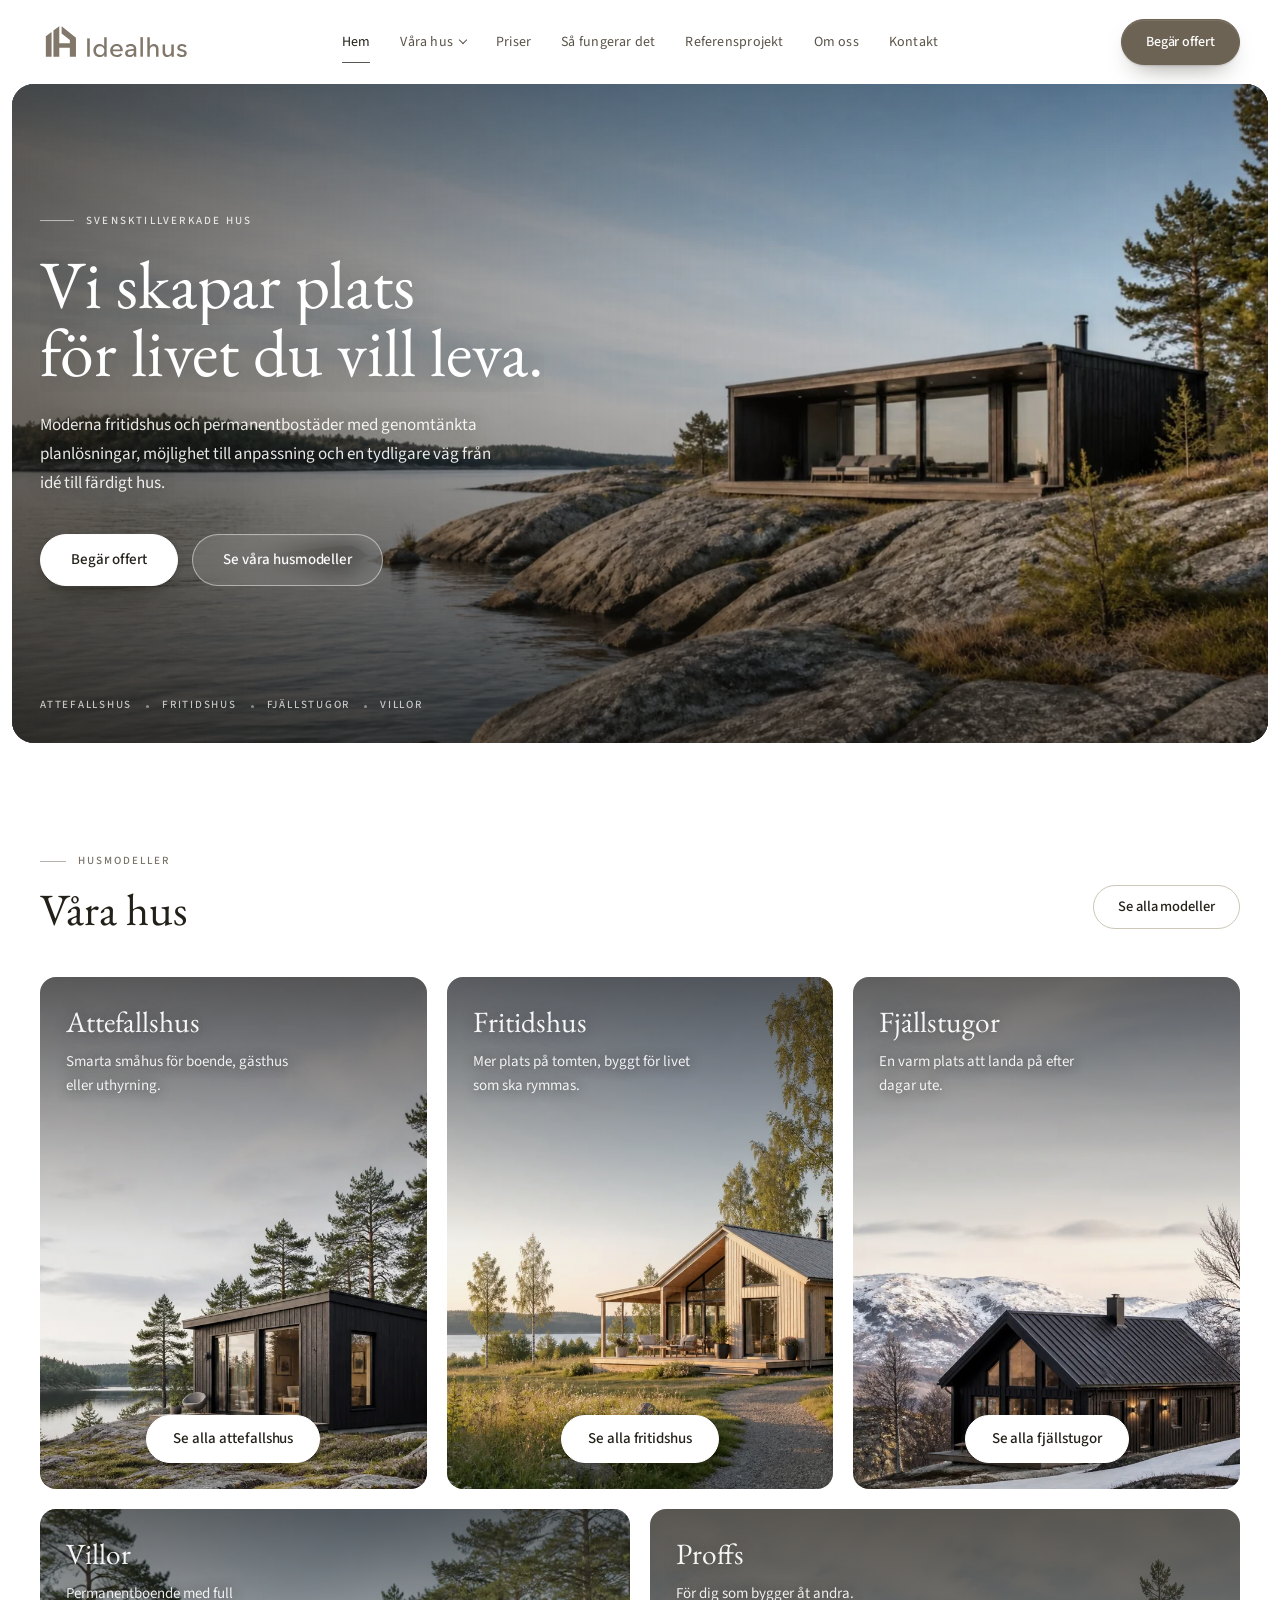
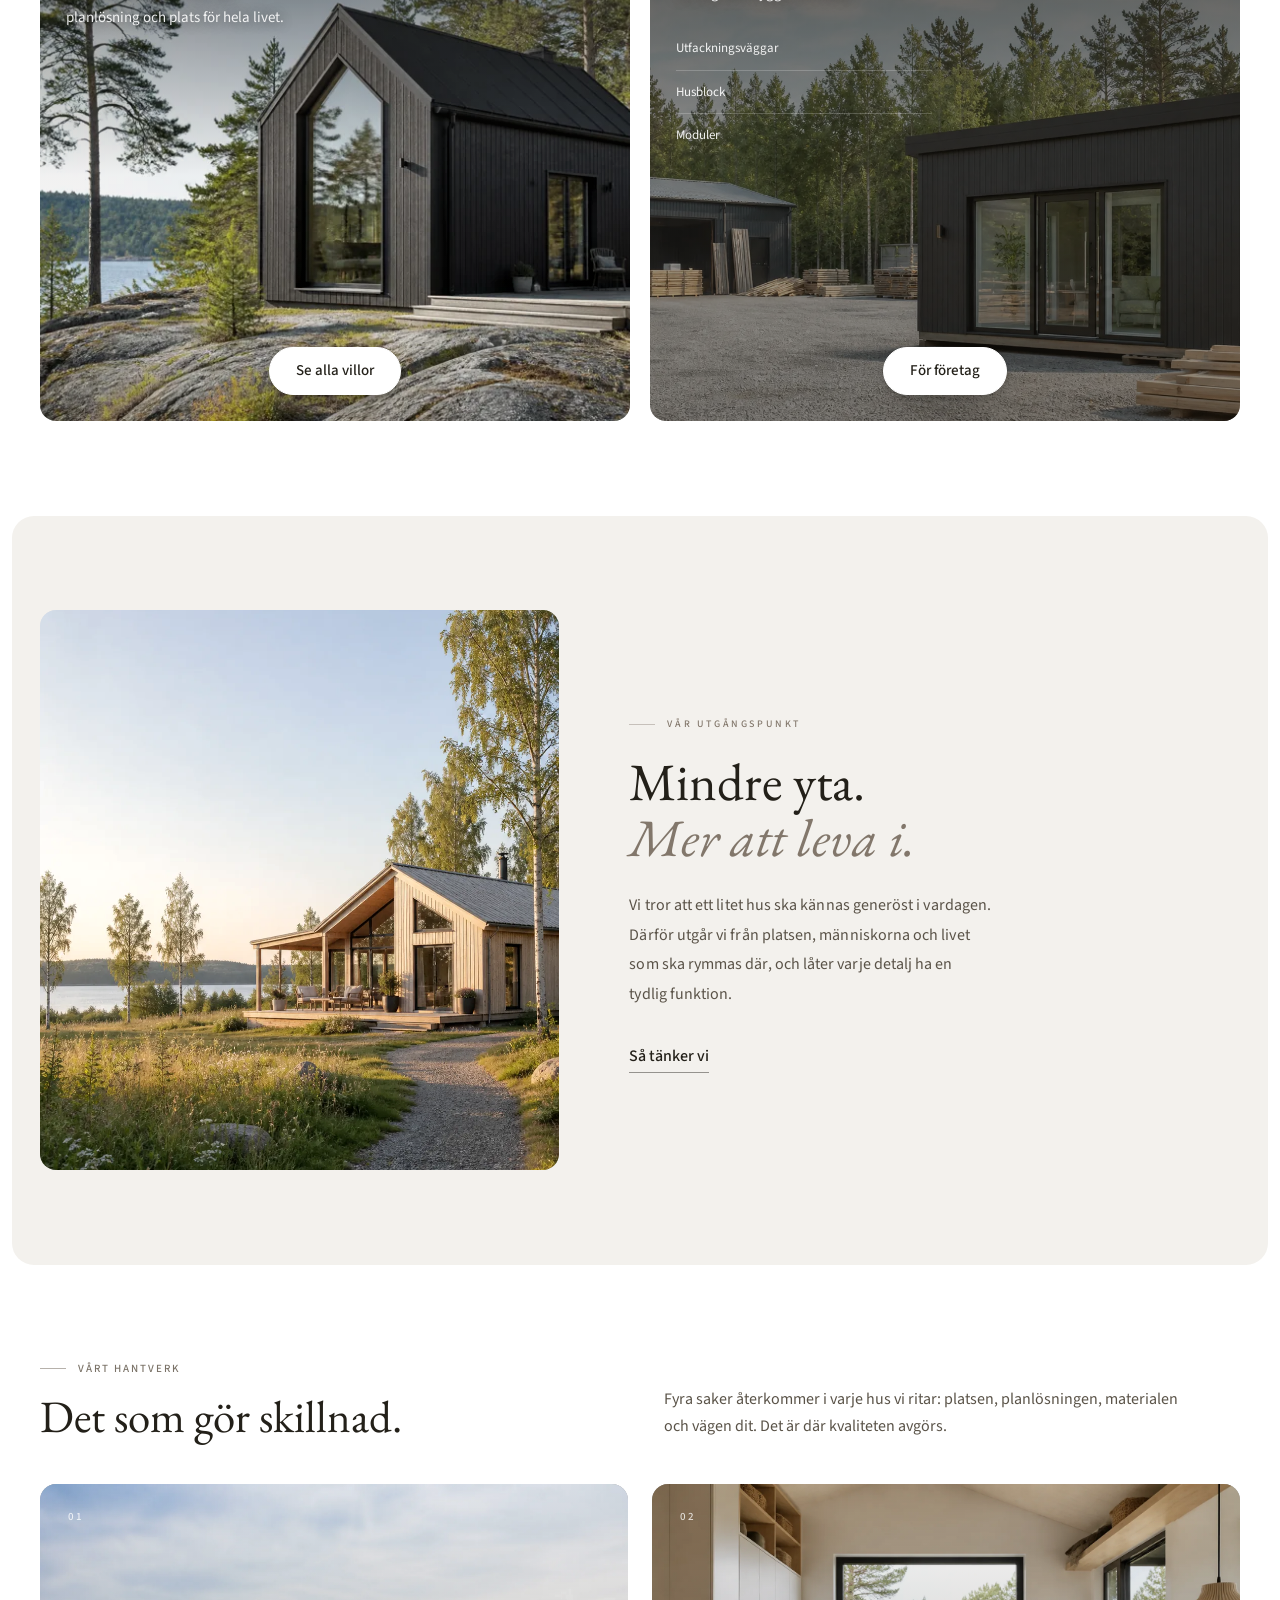
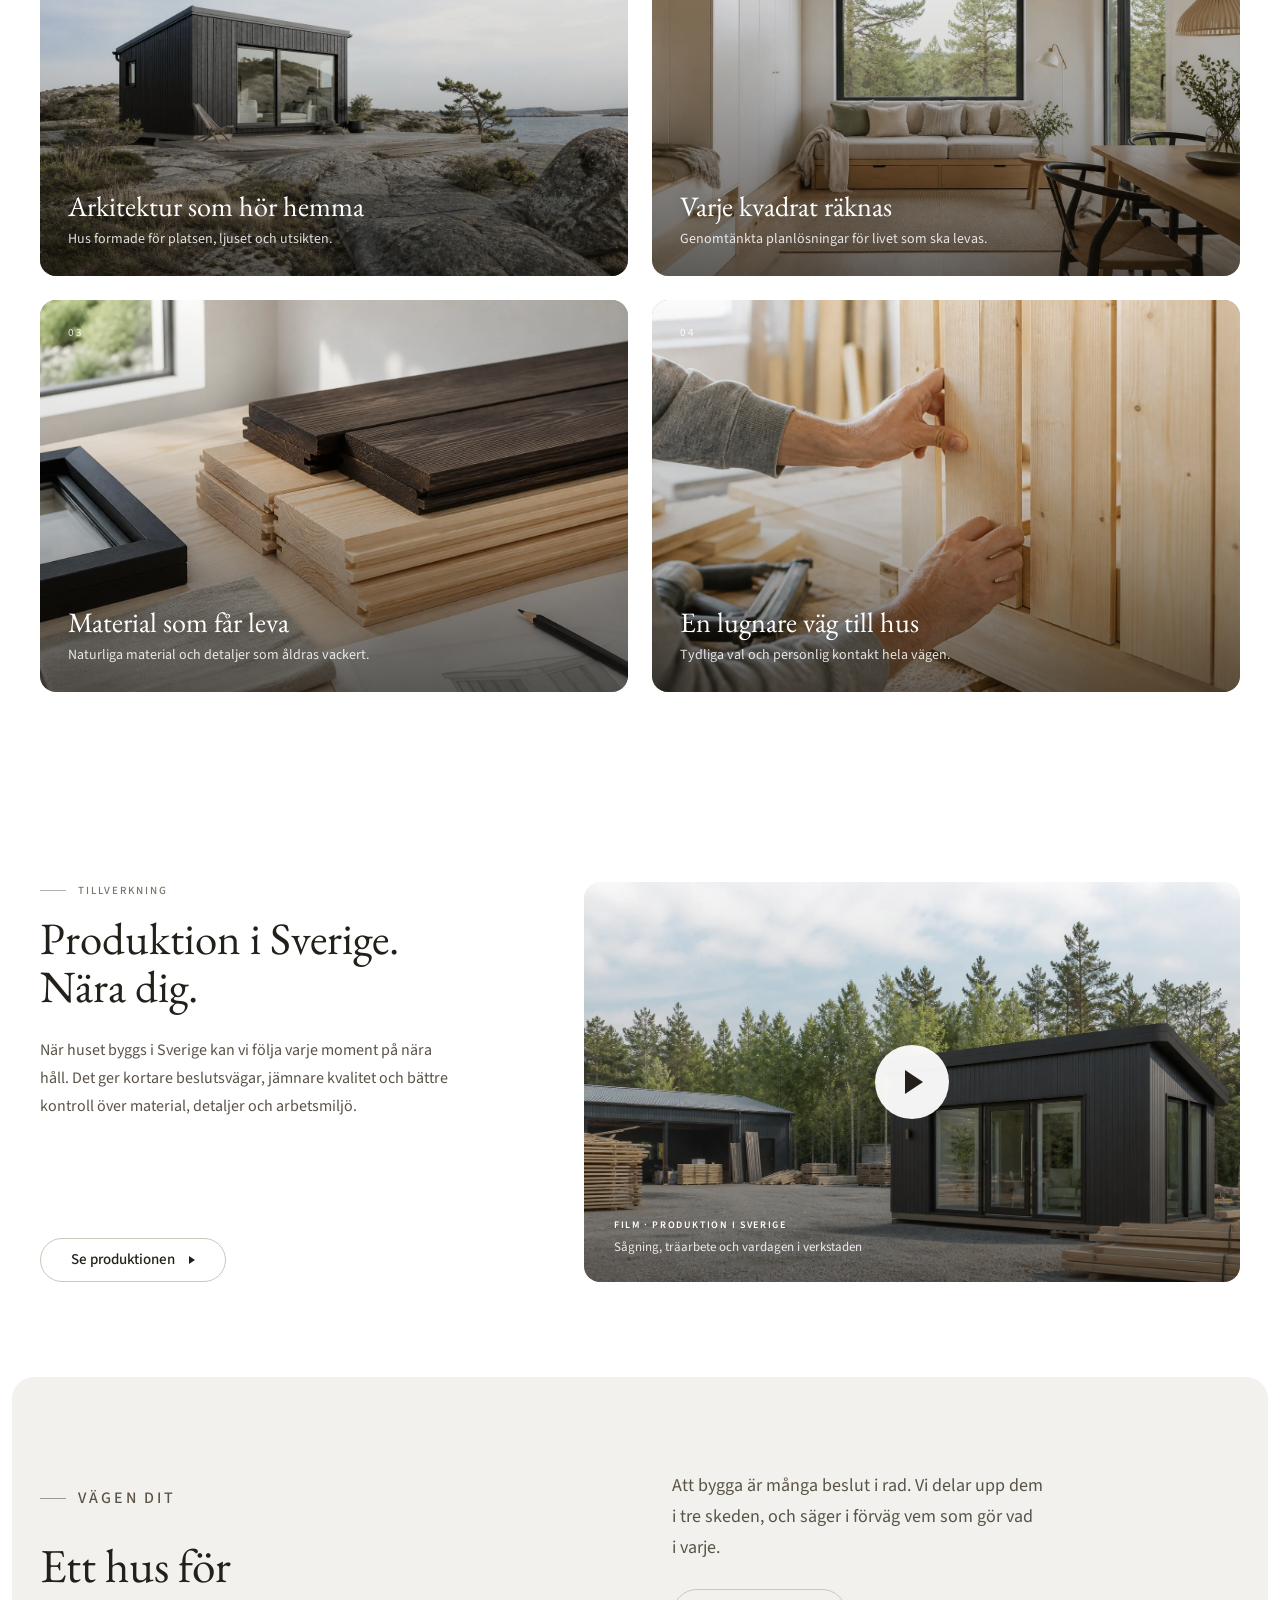
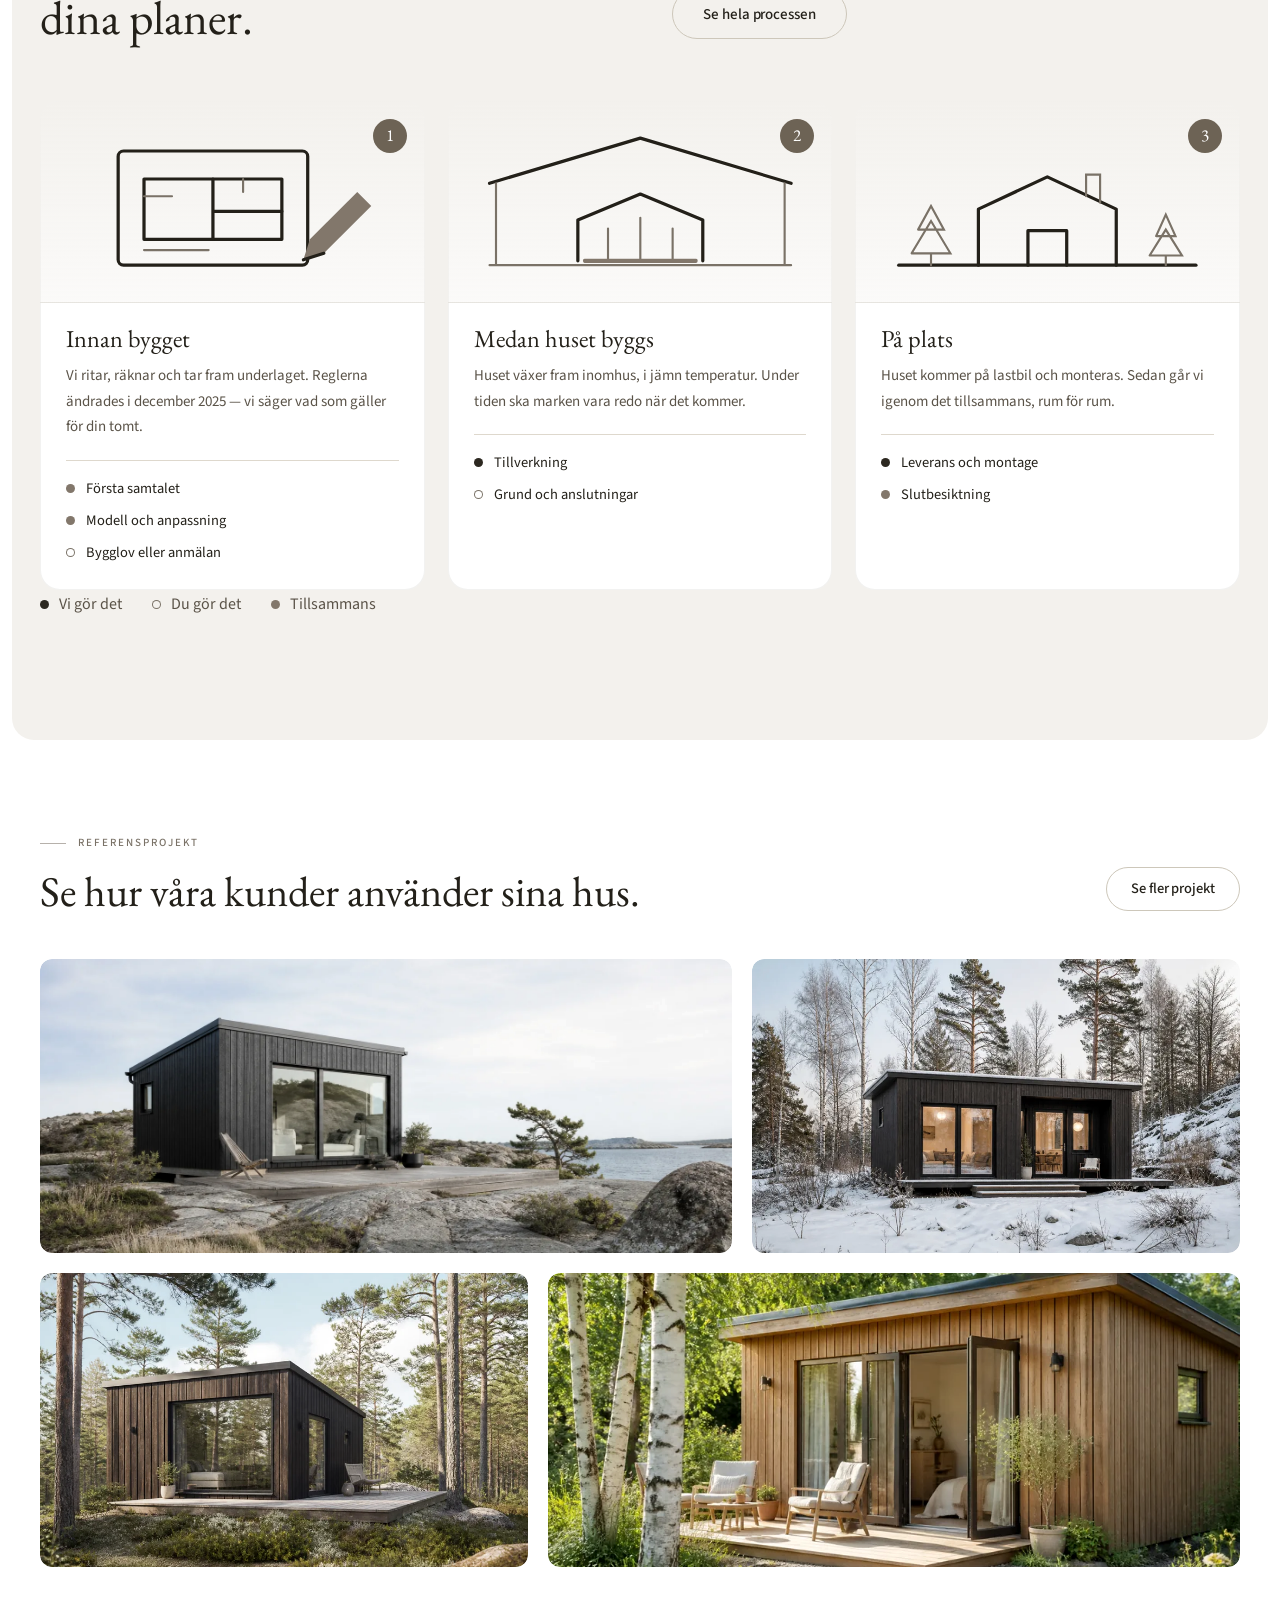
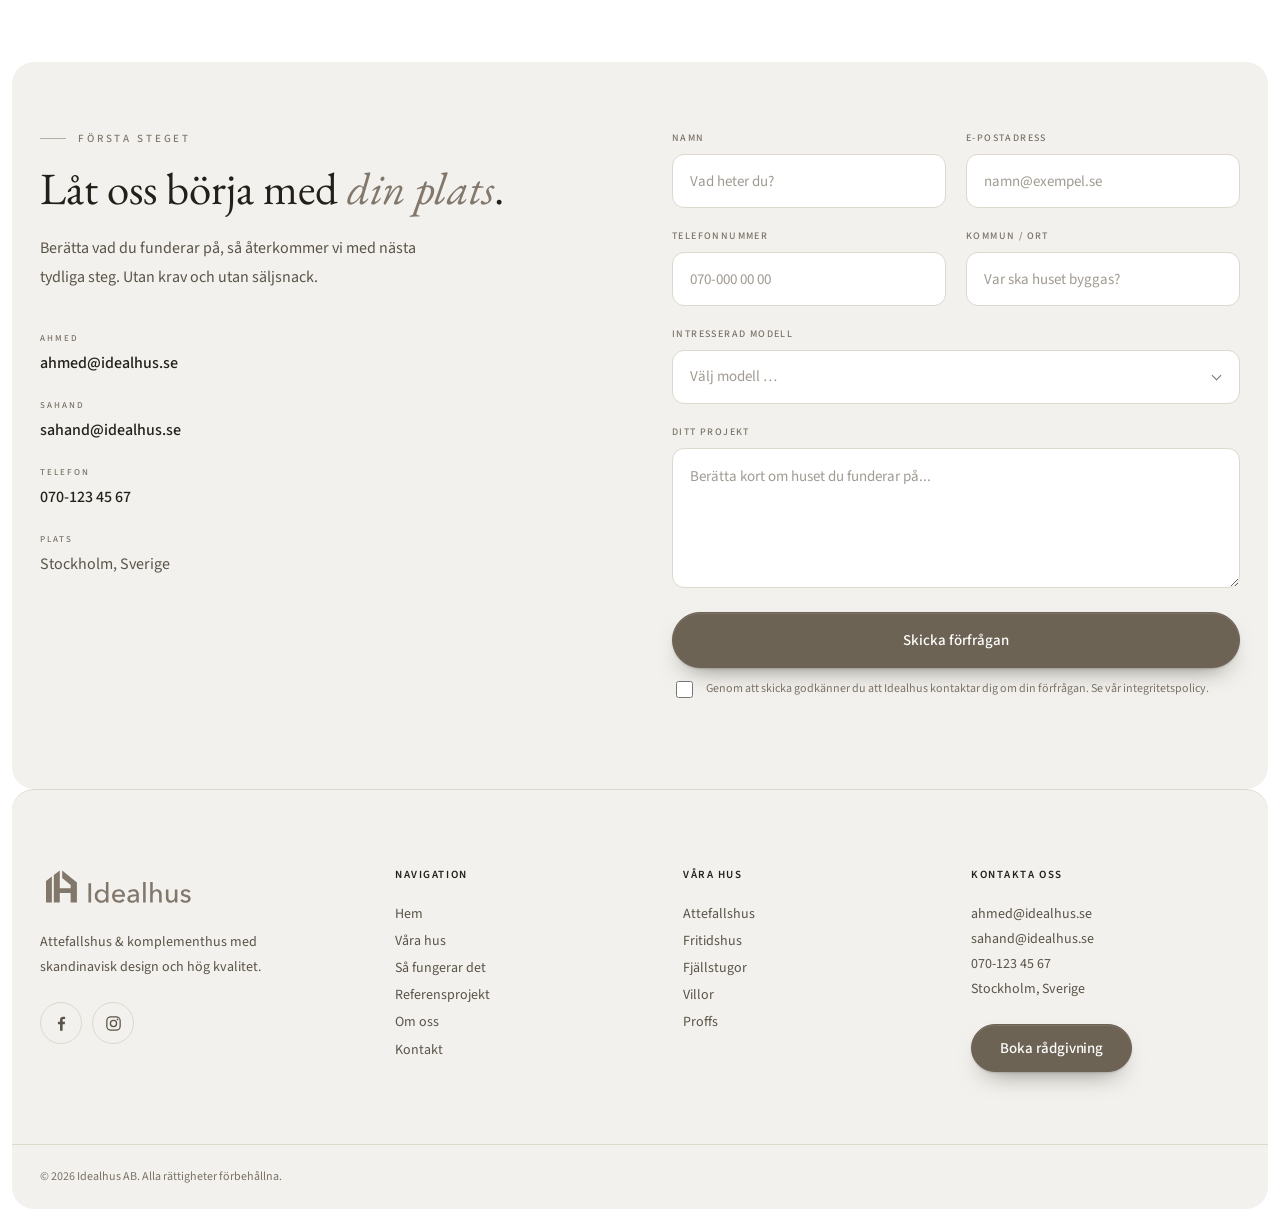
==== index.html @ b9ef9579 "Prissidans tabell pa mobil "15-30 m²" brots mitt itu sa att enheten hamnade pa egen rad, och samma s" ====
<!doctype html>
<html lang="sv">
  <head>
    <meta charset="UTF-8">
    <meta name="viewport" content="width=device-width, initial-scale=1.0">
    <title>Idealhus | Attefallshus, fritidshus och fjällstugor</title>
    <meta name="description" content="Idealhus formger och bygger attefallshus, fritidshus och fjällstugor med skandinavisk design, naturliga material och svensk tillverkning.">
    <meta name="theme-color" content="#2c2820">
    <link rel="icon" href="images/idealhus.svg" type="image/svg+xml">
    <link rel="canonical" href="https://dakotakrk.github.io/idealhus/">

    <meta property="og:type" content="website">
    <meta property="og:locale" content="sv_SE">
    <meta property="og:site_name" content="Idealhus">
    <meta property="og:title" content="Idealhus | Attefallshus, fritidshus och fjällstugor">
    <meta property="og:description" content="Skandinavisk design, naturliga material och svensk tillverkning. Hus formade för platsen, ljuset och livet som ska rymmas.">
    <meta property="og:image" content="https://dakotakrk.github.io/idealhus/images/hero-lakeside-house.webp">
    <meta property="og:url" content="https://dakotakrk.github.io/idealhus/">
    <meta name="twitter:card" content="summary_large_image">

    <link rel="preconnect" href="https://fonts.googleapis.com">
    <link rel="preconnect" href="https://fonts.gstatic.com" crossorigin>
    <link rel="stylesheet" href="https://fonts.googleapis.com/css2?family=EB+Garamond:ital,wght@0,400..600;1,400..600&family=Source+Sans+3:ital,wght@0,300..700;1,400&display=swap">
    <link rel="preload" as="image" href="images/hero-video-poster.webp" fetchpriority="high">
    <link rel="stylesheet" href="styles.css?v=20260910z">
    <script type="application/ld+json">
    {
      "@context": "https://schema.org",
      "@type": "Organization",
      "@id": "https://dakotakrk.github.io/idealhus/#organisation",
      "name": "Idealhus",
      "legalName": "Idealhus AB",
      "url": "https://dakotakrk.github.io/idealhus/",
      "logo": "https://dakotakrk.github.io/idealhus/images/idealhus_logo.svg",
      "image": "https://dakotakrk.github.io/idealhus/images/hero-video-poster.webp",
      "email": "ahmed@idealhus.se",
      "description": "Idealhus formger och bygger attefallshus, fritidshus, fjallstugor och villor med skandinavisk design och svensk tillverkning.",
      "areaServed": "SE"
    }
    </script>
  </head>
  <body>
    <a class="skip" href="#innehall">Hoppa till innehållet</a>
    <header class="site-header">
      <div class="site-header__inner">
        <a class="logo" href="index.html" aria-label="Till Idealhus startsida">
          <img class="logo__svg" src="images/idealhus_logo.svg" width="1024" height="279" alt="Idealhus">
        </a>

        <nav class="main-nav" aria-label="Huvudmeny">
          <a class="main-nav__link main-nav__link--active" href="index.html">Hem</a>
          <div class="main-nav__item" data-dropdown>
            <button class="main-nav__link main-nav__toggle" type="button" aria-expanded="false" aria-controls="undermeny-hus">Våra hus<span class="main-nav__pil" aria-hidden="true"></span></button>
            <div class="main-nav__sub" id="undermeny-hus">
              <a href="attefallshus.html">
                <img src="images/generated-category-attefallshus-card.webp" alt="" loading="lazy" decoding="async">
                <span>
                  <strong>Attefallshus</strong>
                  <em>Upp till 30 m², utan bygglov</em>
                </span>
              </a>
              <a href="fritidshus.html">
                <img src="images/generated-category-fritidshus-card.webp" alt="" loading="lazy" decoding="async">
                <span>
                  <strong>Fritidshus</strong>
                  <em>För helger och långa somrar</em>
                </span>
              </a>
              <a href="fjallstugor.html">
                <img src="images/generated-category-fjallstuga-card.webp" alt="" loading="lazy" decoding="async">
                <span>
                  <strong>Fjällstugor</strong>
                  <em>Byggda för snölast och kyla</em>
                </span>
              </a>
              <a href="villor.html">
                <img src="images/generated-house-gabled-01.webp" alt="" loading="lazy" decoding="async">
                <span>
                  <strong>Villor</strong>
                  <em>Permanentboende, full planlösning</em>
                </span>
              </a>
              <a href="proffs.html">
                <img src="images/generated-production-yard-01.webp" alt="" loading="lazy" decoding="async">
                <span>
                  <strong>Proffs</strong>
                  <em>Väggar, block och moduler</em>
                </span>
              </a>
              <a class="main-nav__sub-alla" href="attefallshus.html">Se alla modeller</a>
            </div>
          </div>
          <a class="main-nav__link" href="priser.html">Priser</a>
          <a class="main-nav__link" href="sa-fungerar-det.html">Så fungerar det</a>
          <a class="main-nav__link" href="referensprojekt.html">Referensprojekt</a>
          <a class="main-nav__link" href="om-oss.html">Om oss</a>
          <a class="main-nav__link" href="kontakt.html">Kontakt</a>
        </nav>

        <div class="site-header__actions">
          <a class="header-button" href="kontakt.html">Begär offert</a>

          <button class="menu-button" type="button" aria-label="Öppna meny" aria-expanded="false" aria-controls="mobile-nav">
            <span class="menu-button__line"></span>
            <span class="menu-button__line"></span>
            <span class="menu-button__line"></span>
          </button>
        </div>
      </div>

      <nav class="mobile-nav" id="mobile-nav" aria-label="Meny" hidden>
        <a href="index.html">Hem</a>
        <div class="mobile-nav__grupp">
          <span>Våra hus</span>
          <a href="attefallshus.html">Attefallshus</a>
          <a href="fritidshus.html">Fritidshus</a>
          <a href="fjallstugor.html">Fjällstugor</a>
          <a href="villor.html">Villor</a>
          <a href="proffs.html">Proffs</a>
        </div>
        <a href="priser.html">Priser</a>
        <a href="sa-fungerar-det.html">Så fungerar det</a>
        <a href="referensprojekt.html">Referensprojekt</a>
        <a href="om-oss.html">Om oss</a>
        <a href="kontakt.html">Kontakt</a>
        <a class="mobile-nav__cta" href="kontakt.html">Begär offert</a>
      </nav>
    </header>

    <script>
      // Ritar upp logotypen en gang vid sidladdning: konturen dras
      // vanster till hoger, sedan tonas fyllningen in bakom den.
      (function () {
        var svg = document.querySelector('.logo__svg');
        if (!svg) return;
        if (window.matchMedia('(prefers-reduced-motion: reduce)').matches) return;

        var shapes = Array.prototype.slice.call(svg.querySelectorAll('[data-draw]'));
        if (!shapes.length) return;

        var measured = shapes.map(function (shape) {
          var box = shape.getBBox();
          var length = 0;
          try {
            length = shape.getTotalLength();
          } catch (error) {
            length = 0;
          }
          if (!length) length = (box.width + box.height) * 2;
          return { shape: shape, x: box.x, length: length };
        });

        // Dokumentordningen ar inte garanterat vanster till hoger.
        measured.sort(function (a, b) {
          return a.x - b.x;
        });

        var step = 0.055;
        measured.forEach(function (item, index) {
          item.shape.style.setProperty('--len', item.length.toFixed(1));
          item.shape.style.setProperty('--d', (index * step).toFixed(3) + 's');
        });

        svg.classList.add('logo__svg--drawing');

        var total = (measured.length - 1) * step + 0.42 + 0.5 + 0.2;
        window.setTimeout(function () {
          svg.classList.remove('logo__svg--drawing');
          measured.forEach(function (item) {
            item.shape.style.removeProperty('--len');
            item.shape.style.removeProperty('--d');
          });
        }, total * 1000);
      })();

    </script>

    <main id="innehall">
      <section class="hero">
        <video class="hero__media" autoplay muted loop playsinline preload="metadata"
               poster="images/hero-video-poster.webp" width="1600" height="950" aria-hidden="true">
          <source src="images/hero-video-v2.mp4" type="video/mp4">
        </video>

        <div class="hero__content-wrap">
          <div class="hero__content">
            <p class="hero__eyebrow">Svensktillverkade hus</p>
            <h1 class="hero__title"><span class="rad"><span>Vi skapar plats</span></span> <span class="rad"><span>för livet du vill leva.</span></span></h1>
            <p class="hero__text">
          Moderna fritidshus och permanentbostäder med genomtänkta planlösningar, möjlighet till anpassning och en tydligare väg från idé till färdigt hus.
            </p>
            <div class="hero__actions">
              <a class="hero__link hero__link--solid" href="#kontakt">Begär offert</a>
              <a class="hero__link" href="attefallshus.html">Se våra husmodeller</a>
            </div>
          </div>
        </div>

        <p class="hero__foot" aria-hidden="true">
          <span>Attefallshus</span><span>Fritidshus</span><span>Fjällstugor</span><span>Villor</span>
        </p>
      </section>

      <section class="house-types">
        <div class="house-types__header">
          <div>
            <p class="section-label">Husmodeller</p>
            <h2 class="house-types__title">Våra hus</h2>
          </div>

          <a class="house-types__all" href="attefallshus.html">Se alla modeller</a>
        </div>

        <div class="house-types__grid">
          <article class="house-card">
            <img class="house-card__image" src="images/generated-category-attefallshus-card.webp" loading="lazy" decoding="async" alt="Attefallshus med mörk träfasad i svensk natur vid vatten">
            <div class="house-card__content">
              <h3 class="house-card__title">Attefallshus</h3>
              <p class="house-card__text">Smarta småhus för boende, gästhus eller uthyrning.</p>
              <a class="house-card__link" href="attefallshus.html">Se alla attefallshus</a>
            </div>
          </article>

          <article class="house-card">
            <img class="house-card__image" src="images/generated-category-fritidshus-card.webp" loading="lazy" decoding="async" alt="Fritidshus i ljus svensk natur med sjöutsikt">
            <div class="house-card__content">
              <h3 class="house-card__title">Fritidshus</h3>
              <p class="house-card__text">Mer plats på tomten, byggt för livet som ska rymmas.</p>
              <a class="house-card__link" href="fritidshus.html">Se alla fritidshus</a>
            </div>
          </article>

          <article class="house-card">
            <img class="house-card__image" src="images/generated-category-fjallstuga-card.webp" loading="lazy" decoding="async" alt="Fjällstuga i svensk fjällmiljö med berg och snö">
            <div class="house-card__content">
              <h3 class="house-card__title">Fjällstugor</h3>
              <p class="house-card__text">En varm plats att landa på efter dagar ute.</p>
              <a class="house-card__link" href="fjallstugor.html">Se alla fjällstugor</a>
            </div>
          </article>

          <article class="house-card">
            <img class="house-card__image" src="images/generated-house-gabled-01.webp" loading="lazy" decoding="async" alt="Villa med sadeltak i svensk trädgårdsmiljö">
            <div class="house-card__content">
              <h3 class="house-card__title">Villor</h3>
              <p class="house-card__text">Permanentboende med full planlösning och plats för hela livet.</p>
              <a class="house-card__link" href="villor.html">Se alla villor</a>
            </div>
          </article>

          <article class="house-card house-card--list">
            <img class="house-card__image" src="images/generated-production-yard-01.webp" loading="lazy" decoding="async" alt="Idealhus produktion med trävirke och husblock">
            <div class="house-card__content">
              <h3 class="house-card__title">Proffs</h3>
              <p class="house-card__text">För dig som bygger åt andra.</p>
              <ul class="house-card__list">
                <li><a href="proffs.html#utfackningsvaggar">Utfackningsväggar</a></li>
                <li><a href="proffs.html#husblock">Husblock</a></li>
                <li><a href="proffs.html#moduler">Moduler</a></li>
              </ul>
              <a class="house-card__link" href="proffs.html">För företag</a>
            </div>
          </article>
        </div>
      </section>

      <section class="quiet-break">
        <div class="quiet-break__inner">
          <figure class="quiet-break__bild">
            <img src="images/generated-category-fritidshus-01.webp" width="1024" height="1536" loading="lazy" decoding="async" alt="Fritidshus i ljus furu med veranda mot en sjö i kvällsljus">
          </figure>

          <div class="quiet-break__ord">
            <p class="quiet-break__etikett">Vår utgångspunkt</p>
            <h2 class="quiet-break__title">Mindre yta.<em>Mer att leva i.</em></h2>
            <p class="quiet-break__text">
              Vi tror att ett litet hus ska kännas generöst i vardagen. Därför
              utgår vi från platsen, människorna och livet som ska rymmas där,
              och låter varje detalj ha en tydlig funktion.
            </p>
            <a class="quiet-break__link" href="om-oss.html">Så tänker vi</a>
          </div>
        </div>
      </section>

      <section class="feature-cards">
        <div class="feature-cards__header">
          <div>
            <p class="section-label">Vårt hantverk</p>
            <h2 class="feature-cards__title">Det som gör skillnad.</h2>
          </div>

          <p class="feature-cards__intro">
            Fyra saker återkommer i varje hus vi ritar: platsen, planlösningen,
            materialen och vägen dit. Det är där kvaliteten avgörs.
          </p>
        </div>

        <div class="feature-cards__grid">
          <article class="feature-card">
            <span class="feature-card__nr" aria-hidden="true">01</span>
            <img class="feature-card__image" src="images/generated-house-coast-01.webp" loading="lazy" decoding="async" alt="Modernt hus på svenska klippor vid havet">
            <div class="feature-card__content">
              <h3 class="feature-card__title">Arkitektur som hör hemma</h3>
              <p class="feature-card__text">Hus formade för platsen, ljuset och utsikten.</p>
            </div>
          </article>

          <article class="feature-card">
            <span class="feature-card__nr" aria-hidden="true">02</span>
            <img class="feature-card__image" src="images/generated-interior-01.webp" loading="lazy" decoding="async" alt="Ljus interiör i ett litet hus med smart planering">
            <div class="feature-card__content">
              <h3 class="feature-card__title">Varje kvadrat räknas</h3>
              <p class="feature-card__text">Genomtänkta planlösningar för livet som ska levas.</p>
            </div>
          </article>

          <article class="feature-card">
            <span class="feature-card__nr" aria-hidden="true">03</span>
            <img class="feature-card__image" src="images/generated-materials-01.webp" loading="lazy" decoding="async" alt="Materialprover med träpanel och fönsterdetalj">
            <div class="feature-card__content">
              <h3 class="feature-card__title">Material som får leva</h3>
              <p class="feature-card__text">Naturliga material och detaljer som åldras vackert.</p>
            </div>
          </article>

          <article class="feature-card">
            <span class="feature-card__nr" aria-hidden="true">04</span>
            <img class="feature-card__image" src="images/generated-craft-cladding-01.webp" loading="lazy" decoding="async" alt="Händer som arbetar med träpanel i verkstad">
            <div class="feature-card__content">
              <h3 class="feature-card__title">En lugnare väg till hus</h3>
              <p class="feature-card__text">Tydliga val och personlig kontakt hela vägen.</p>
            </div>
          </article>
        </div>
      </section>

      <section class="production">
        <div class="production__content">
          <p class="section-label">Tillverkning</p>
          <h2 class="production__title">Produktion i Sverige.<br>Nära dig.</h2>
          <p class="production__text">
            När huset byggs i Sverige kan vi följa varje moment på nära håll.
            Det ger kortare beslutsvägar, jämnare kvalitet och bättre kontroll
            över material, detaljer och arbetsmiljö.
          </p>

          <a class="production__link" href="proffs.html">Se produktionen</a>
        </div>

        <a class="production__media" href="proffs.html" aria-label="Se produktionen">
          <img class="production__image" src="images/generated-production-yard-01.webp" loading="lazy" decoding="async" alt="Svensk produktionsmiljö med attefallshus och trävirke">
          <span class="production__play" aria-hidden="true"></span>
          <span class="production__caption">
            <span>Film · Produktion i Sverige</span>
            <span>Sågning, träarbete och vardagen i verkstaden</span>
          </span>
        </a>
      </section>

      <section class="about-text vagen">
        <div class="about-text__inner vagen__inner">
          <div class="vagen__topp">
            <div>
              <p class="section-label">Vägen dit</p>
              <h2 class="about-text__title">Ett hus för dina planer.</h2>
            </div>

            <div class="vagen__ord">
              <p class="about-text__lead">
                Att bygga är många beslut i rad. Vi delar upp dem i tre skeden,
                och säger i förväg vem som gör vad i varje.
              </p>
              <a class="about-text__link" href="sa-fungerar-det.html">Se hela processen</a>
            </div>
          </div>

          <ol class="skeden">
            <li class="skede skede--ett">
              <a class="skede__yta" href="sa-fungerar-det.html">
                <span class="skede__bild">
                  <svg viewBox="0 0 320 150" aria-hidden="true" focusable="false">
                    <!-- Ritningen pa bordet -->
                    <rect class="linje" x="54" y="26" width="176" height="106" rx="5"/>
                    <path class="linje" d="M78 52h128v56H78z"/>
                    <path class="linje" d="M142 52v56M142 82h64"/>
                    <path class="hartunn" d="M78 68h26M170 52v12M78 118h60"/>
                    <!-- Pennan -->
                    <g class="skede__penna">
                      <path class="accentfyll" d="M232 108l44-44 13 13-44 44-19 6z"/>
                      <path class="linje" d="M226 127l19-6"/>
                    </g>
                  </svg>
                </span>

                <span class="skede__nr">1</span>
                <span class="skede__titel">Innan bygget</span>
                <span class="skede__text">
                  Vi ritar, räknar och tar fram underlaget. Reglerna ändrades i
                  december 2025 — vi säger vad som gäller för din tomt.
                </span>
                <span class="skede__steg">
                  <span><i class="prick prick--bada"></i>Första samtalet</span>
                  <span><i class="prick prick--bada"></i>Modell och anpassning</span>
                  <span><i class="prick prick--du"></i>Bygglov eller anmälan</span>
                </span>
              </a>
            </li>

            <li class="skede skede--tva">
              <a class="skede__yta" href="proffs.html">
                <span class="skede__bild">
                  <svg viewBox="0 0 320 150" aria-hidden="true" focusable="false">
                    <!-- Taket over verkstaden -->
                    <path class="linje" d="M20 56L160 14l140 42"/>
                    <path class="hartunn" d="M26 56v76M294 56v76M20 132h280"/>
                    <!-- Huset som byggs, tydligt innanfor -->
                    <path class="linje" d="M102 128V90l58-24 58 24v38"/>
                    <path class="hartunn" d="M130 128v-30M160 128V88M190 128v-30"/>
                    <!-- Grunden -->
                    <path class="accentlinje" d="M88 128h144"/>
                  </svg>
                </span>

                <span class="skede__nr">2</span>
                <span class="skede__titel">Medan huset byggs</span>
                <span class="skede__text">
                  Huset växer fram inomhus, i jämn temperatur. Under tiden ska
                  marken vara redo när det kommer.
                </span>
                <span class="skede__steg">
                  <span><i class="prick prick--vi"></i>Tillverkning</span>
                  <span><i class="prick prick--du"></i>Grund och anslutningar</span>
                </span>
              </a>
            </li>

            <li class="skede skede--tre">
              <a class="skede__yta" href="referensprojekt.html">
                <span class="skede__bild">
                  <svg viewBox="0 0 320 150" aria-hidden="true" focusable="false">
                    <!-- Huset -->
                    <path class="linje" d="M96 132V80l64-30 64 30v52"/>
                    <path class="linje" d="M142 132v-32h36v32"/>
                    <path class="hartunn" d="M196 68V48h13v26"/>
                    <!-- Roken kommer nar man pekar pa kortet -->
                    <path class="rok accentlinje" d="M202 40c7-7 0-14 7-21"/>
                    <!-- Mark -->
                    <path class="linje" d="M22 132h276"/>
                    <!-- Granar: slutna trianglar laser som trad, tva
                         vinklar over varandra laste som pilar -->
                    <path class="hartunn trad trad--ett" d="M52 132v-11M34 121h36L52 91zM40 99h24L52 77z"/>
                    <path class="hartunn trad trad--tva" d="M270 132v-9M255 123h30L270 99zM261 105h18L270 85z"/>
                  </svg>
                </span>

                <span class="skede__nr">3</span>
                <span class="skede__titel">På plats</span>
                <span class="skede__text">
                  Huset kommer på lastbil och monteras. Sedan går vi igenom det
                  tillsammans, rum för rum.
                </span>
                <span class="skede__steg">
                  <span><i class="prick prick--vi"></i>Leverans och montage</span>
                  <span><i class="prick prick--bada"></i>Slutbesiktning</span>
                </span>
              </a>
            </li>
          </ol>

          <p class="skeden__teckenforklaring">
            <span><i class="prick prick--vi"></i>Vi gör det</span>
            <span><i class="prick prick--du"></i>Du gör det</span>
            <span><i class="prick prick--bada"></i>Tillsammans</span>
          </p>
        </div>
      </section>

      <section class="reference-projects">
        <div class="reference-projects__header">
          <div>
            <p class="section-label">Referensprojekt</p>
            <h2 class="reference-projects__title">Se hur våra kunder använder sina hus.</h2>
          </div>

          <a class="reference-projects__all" href="referensprojekt.html">Se fler projekt</a>
        </div>

        <div class="reference-projects__grid">
          <figure>
            <img src="images/generated-house-coast-01.webp" loading="lazy" decoding="async" alt="Litet hus vid svenska klippor och vatten">
          </figure>
          <figure>
            <img src="images/generated-house-winter-01.webp" loading="lazy" decoding="async" alt="Attefallshus i ljus svensk vintermiljö">
          </figure>
          <figure>
            <img src="images/generated-house-forest-01.webp" loading="lazy" decoding="async" alt="Modernt hus med glasparti i svensk tallskog">
          </figure>
          <figure>
            <img src="images/generated-house-garden-01.webp" loading="lazy" decoding="async" alt="Kompakt gästhus med uteplats i trädgård">
          </figure>
        </div>
      </section>

      <section class="contact-section" id="kontakt">
        <div class="contact-section__inner">
          <div class="contact-section__intro">
            <p class="section-label section-label--accent">Första steget</p>
            <h2 class="contact-section__title">Låt oss börja med <em>din plats</em>.</h2>
            <p class="contact-section__text">
              Berätta vad du funderar på, så återkommer vi med nästa tydliga
              steg. Utan krav och utan säljsnack.
            </p>

            <div class="contact-section__meta">
              <div>
                <span class="contact-section__meta-label">Ahmed</span>
                <a class="contact-section__meta-value" href="mailto:ahmed@idealhus.se">ahmed@idealhus.se</a>
              </div>
              <div>
                <span class="contact-section__meta-label">Sahand</span>
                <a class="contact-section__meta-value" href="mailto:sahand@idealhus.se">sahand@idealhus.se</a>
              </div>
              <div>
                <span class="contact-section__meta-label">Telefon</span>
                <a class="contact-section__meta-value" href="tel:+46701234567">070-123 45 67</a>
              </div>
              <div>
                <span class="contact-section__meta-label">Plats</span>
                <span class="contact-section__meta-value contact-section__meta-value--tyst">Stockholm, Sverige</span>
              </div>
            </div>
          </div>

          <form class="contact-form" id="kontaktformular" method="post" novalidate>
            <div class="contact-form__row">
              <p class="field">
                <label for="field-name">Namn</label>
                <input id="field-name" type="text" name="name" autocomplete="name" required placeholder="Vad heter du?">
              </p>
              <p class="field">
                <label for="field-email">E-postadress</label>
                <input id="field-email" type="email" name="email" autocomplete="email" required placeholder="namn@exempel.se">
              </p>
            </div>

            <div class="contact-form__row">
              <p class="field">
                <label for="field-phone">Telefonnummer</label>
                <input id="field-phone" type="tel" name="phone" autocomplete="tel" placeholder="070-000 00 00">
              </p>
              <p class="field">
                <label for="field-city">Kommun / ort</label>
                <input id="field-city" type="text" name="city" autocomplete="address-level2" placeholder="Var ska huset byggas?">
              </p>
            </div>

            <p class="field">
              <label for="field-model">Intresserad modell</label>
              <select id="field-model" name="model">
                <option value="">Välj modell …</option>
                <option>Attefallshus</option>
                <option>Fritidshus</option>
                <option>Fjällstuga</option>
                <option>Eget projekt med egna ritningar</option>
                <option>Hjälp mig välja</option>
              </select>
            </p>

            <p class="field">
              <label for="field-message">Ditt projekt</label>
              <textarea id="field-message" name="message" placeholder="Berätta kort om huset du funderar på..."></textarea>
            </p>

            <!-- Lockbete for spambottar: doljs for besokare, ska alltid vara tom. -->
            <input class="contact-form__honey" type="text" name="_honey" tabindex="-1" autocomplete="off" aria-hidden="true">

            <div class="contact-form__bottom">
              <button type="submit">Skicka förfrågan</button>

              <label class="contact-form__check">
                <input type="checkbox" name="consent" required>
                <span>Genom att skicka godkänner du att Idealhus kontaktar dig om din förfrågan. Se vår <a href="integritetspolicy.html">integritetspolicy</a>.</span>
              </label>
            </div>

            <p class="contact-form__status" role="status" aria-live="polite" hidden></p>
          </form>
        </div>
      </section>
    </main>

    <footer class="site-footer">
      <div class="site-footer__inner">
        <div>
          <img class="site-footer__logo" src="images/idealhus_logo.svg" width="1024" height="279" loading="lazy" decoding="async" alt="Idealhus">
          <p class="site-footer__text">
            Attefallshus &amp; komplementhus med skandinavisk design och hög kvalitet.
          </p>
          <div class="site-footer__social">
            <a href="#" aria-label="Idealhus på Facebook" target="_blank" rel="noopener">
              <svg viewBox="0 0 24 24" fill="currentColor" aria-hidden="true" focusable="false">
                <path d="M13.4 21v-8h2.7l.4-3.1h-3.1V7.9c0-.9.25-1.45 1.55-1.45h1.65V3.68c-.29-.04-1.27-.13-2.42-.13-2.4 0-4.03 1.46-4.03 4.15v2.2H7.45V13h2.7v8h3.25z"/>
              </svg>
            </a>
            <a href="#" aria-label="Idealhus på Instagram" target="_blank" rel="noopener">
              <svg viewBox="0 0 24 24" fill="none" stroke="currentColor" stroke-width="1.6" aria-hidden="true" focusable="false">
                <rect x="3.6" y="3.6" width="16.8" height="16.8" rx="5"/>
                <circle cx="12" cy="12" r="3.9"/>
                <circle cx="17.1" cy="6.9" r="1.1" fill="currentColor" stroke="none"/>
              </svg>
            </a>
          </div>
        </div>

        <div>
          <h3 class="site-footer__heading">Navigation</h3>
          <nav class="site-footer__nav" aria-label="Sidfot navigation">
            <a href="index.html">Hem</a>
            <a href="attefallshus.html">Våra hus</a>
            <a href="sa-fungerar-det.html">Så fungerar det</a>
            <a href="referensprojekt.html">Referensprojekt</a>
            <a href="om-oss.html">Om oss</a>
            <a href="kontakt.html">Kontakt</a>
          </nav>
        </div>

        <div>
          <h3 class="site-footer__heading">Våra hus</h3>
          <nav class="site-footer__nav" aria-label="Sidfot husmodeller">
            <a href="attefallshus.html">Attefallshus</a>
            <a href="fritidshus.html">Fritidshus</a>
            <a href="fjallstugor.html">Fjällstugor</a>
            <a href="villor.html">Villor</a>
            <a href="proffs.html">Proffs</a>
          </nav>
        </div>

        <div>
          <h3 class="site-footer__heading">Kontakta oss</h3>
          <p class="site-footer__text">
            <a href="mailto:ahmed@idealhus.se">ahmed@idealhus.se</a><br>
            <a href="mailto:sahand@idealhus.se">sahand@idealhus.se</a><br>
            <a href="tel:+46701234567">070-123 45 67</a><br>
            Stockholm, Sverige
          </p>
          <a class="site-footer__button" href="kontakt.html">Boka rådgivning</a>
        </div>
      </div>

      <div class="site-footer__bottom">
        <span>© 2026 Idealhus AB. Alla rättigheter förbehållna.</span>
      </div>
    </footer>

    <div class="cta-bar" id="cta-bar" aria-hidden="true">
      <p class="cta-bar__text">Fundera vidare tillsammans med oss</p>
      <a class="cta-bar__button" href="#kontakt">Begär offert</a>
    </div>

    <script>
      // Fast CTA-rad pa smala skarmar. Visas nar heron ar utrullad och
      // doljs igen nar kontaktsektionen syns - da finns knappen redan pa
      // skarmen och raden vore bara i vagen.
      (function () {
        var bar = document.getElementById('cta-bar');
        var hero = document.querySelector('.hero');
        var kontakt = document.getElementById('kontakt');
        if (!bar || !hero || !kontakt || !window.IntersectionObserver) return;

        var heroUte = false;
        var kontaktInne = false;

        function uppdatera() {
          var visa = heroUte && !kontaktInne;
          bar.classList.toggle('cta-bar--synlig', visa);
          bar.setAttribute('aria-hidden', visa ? 'false' : 'true');
        }

        new IntersectionObserver(function (poster) {
          heroUte = !poster[0].isIntersecting;
          uppdatera();
        }).observe(hero);

        new IntersectionObserver(function (poster) {
          kontaktInne = poster[0].isIntersecting;
          uppdatera();
        }).observe(kontakt);
      })();

      // Kontaktformularet.
      //
      // Medvetet val: ingen extern formulartjanst. Formularet oppnar
      // besokarens e-postprogram med forfragan ifylld, sa ingen
      // persondata passerar en tredje part. Priset ar att besokare utan
      // konfigurerat e-postprogram maste mejla manuellt - darfor visas
      // adressen alltid som en klickbar lank i kvittensen.
      //
      // Om valet nagon gang andras: klistra in en endpoint (Formspree,
      // FormSubmit eller liknande) i FORM_ENDPOINT nedan, sa skickas
      // formularet i bakgrunden i stallet. Ingen annan andring behovs.
      var FORM_ENDPOINT = '';
      var FORM_MOTTAGARE = 'ahmed@idealhus.se';

      (function () {
        var form = document.getElementById('kontaktformular');
        if (!form) return;

        var button = form.querySelector('button[type="submit"]');
        var status = form.querySelector('.contact-form__status');
        var knappText = button.textContent;

        function visaFel(falt, meddelande) {
          var wrap = falt.closest('.field') || falt.closest('.contact-form__check');
          if (!wrap) return;
          wrap.classList.add('field--error');
          if (wrap.querySelector('.field__error')) return;
          var p = document.createElement('span');
          p.className = 'field__error';
          p.textContent = meddelande;
          wrap.appendChild(p);
        }

        function rensaFel(falt) {
          var wrap = falt.closest('.field') || falt.closest('.contact-form__check');
          if (!wrap) return;
          wrap.classList.remove('field--error');
          var p = wrap.querySelector('.field__error');
          if (p) p.remove();
        }

        function validera() {
          var fel = [];
          var namn = form.elements.name;
          var epost = form.elements.email;
          var samtycke = form.elements.consent;

          [namn, epost, samtycke].forEach(rensaFel);

          if (!namn.value.trim()) {
            visaFel(namn, 'Fyll i ditt namn.');
            fel.push(namn);
          }
          if (!epost.value.trim()) {
            visaFel(epost, 'Fyll i din e-postadress.');
            fel.push(epost);
          } else if (!/^[^\s@]+@[^\s@]+\.[^\s@]{2,}$/.test(epost.value.trim())) {
            visaFel(epost, 'Kontrollera e-postadressen.');
            fel.push(epost);
          }
          if (!samtycke.checked) {
            visaFel(samtycke, 'Du behöver godkänna att vi kontaktar dig.');
            fel.push(samtycke);
          }
          return fel;
        }

        // medMejllank lagger till en klickbar adress sist i meddelandet,
        // sa besokaren aldrig hamnar i en atervandsgrand.
        function visaStatus(text, typ, medMejllank) {
          status.textContent = text;
          if (medMejllank) {
            var lank = document.createElement('a');
            lank.href = 'mailto:' + FORM_MOTTAGARE;
            lank.textContent = FORM_MOTTAGARE;
            status.appendChild(document.createTextNode(' '));
            status.appendChild(lank);
            status.appendChild(document.createTextNode('.'));
          }
          status.className = 'contact-form__status contact-form__status--' + typ;
          status.hidden = false;
        }

        function byggMailto() {
          var v = function (namn) {
            var f = form.elements[namn];
            return f && f.value ? f.value.trim() : '';
          };
          var rader = [
            'Namn: ' + v('name'),
            'E-post: ' + v('email'),
            'Telefon: ' + (v('phone') || '-'),
            'Ort: ' + (v('city') || '-'),
            '',
            v('message') || '(inget meddelande)'
          ];
          return 'mailto:' + FORM_MOTTAGARE +
            '?subject=' + encodeURIComponent('Förfrågan från idealhus.se: ' + v('name')) +
            '&body=' + encodeURIComponent(rader.join('\n'));
        }

        ['name', 'email', 'consent'].forEach(function (namn) {
          var falt = form.elements[namn];
          if (falt) {
            falt.addEventListener('input', function () { rensaFel(falt); });
            falt.addEventListener('change', function () { rensaFel(falt); });
          }
        });

        form.addEventListener('submit', function (event) {
          event.preventDefault();

          var fel = validera();
          if (fel.length) {
            visaStatus('Kontrollera de markerade fälten.', 'fail');
            fel[0].focus();
            return;
          }

          // Boten fyllde i lockbetet - las tyst som skickat.
          if (form.elements._honey && form.elements._honey.value) {
            visaStatus('Tack! Vi hör av oss inom kort.', 'ok');
            return;
          }

          if (!FORM_ENDPOINT) {
            window.location.href = byggMailto();
            visaStatus(
              'Ditt e-postprogram öppnas nu med förfrågan ifylld. Tryck skicka där. ' +
              'Händer ingenting kan du mejla oss direkt på',
              'ok',
              true
            );
            return;
          }

          button.disabled = true;
          button.textContent = 'Skickar …';
          status.hidden = true;

          fetch(FORM_ENDPOINT, {
            method: 'POST',
            headers: { Accept: 'application/json' },
            body: new FormData(form)
          })
            .then(function (svar) {
              if (!svar.ok) throw new Error('HTTP ' + svar.status);
              form.reset();
              visaStatus('Tack! Din förfrågan är skickad. Vi hör av oss inom kort.', 'ok');
            })
            .catch(function () {
              visaStatus(
                'Något gick fel när förfrågan skulle skickas. Mejla oss gärna direkt på',
                'fail',
                true
              );
            })
            .then(function () {
              button.disabled = false;
              button.textContent = knappText;
            });
        });
      })();

      (function () {
        var button = document.querySelector('.menu-button');
        var panel = document.getElementById('mobile-nav');
        if (!button || !panel) return;

        button.addEventListener('click', function () {
          var open = button.getAttribute('aria-expanded') === 'true';
          button.setAttribute('aria-expanded', String(!open));
          button.setAttribute('aria-label', open ? 'Öppna meny' : 'Stäng meny');
          button.classList.toggle('menu-button--open', !open);
          panel.hidden = open;
          // Sidans rullelement ar <html>. Utan last rullar sidan bakom
          // en meny som tacker nastan hela skarmen.
          document.documentElement.style.overflow = open ? '' : 'hidden';
        });

        panel.addEventListener('click', function (event) {
          if (event.target.tagName !== 'A') return;
          button.setAttribute('aria-expanded', 'false');
          button.setAttribute('aria-label', 'Öppna meny');
          button.classList.remove('menu-button--open');
          panel.hidden = true;
          document.documentElement.style.overflow = '';
        });
      })();
    </script>
    <script>
      // Dropdown i huvudmenyn. Oppnar pa klick och pa hover, stanger pa
      // Escape och pa klick utanfor. Knappen ar en <button> sa den nas
      // med tangentbord.
      (function () {
        var item = document.querySelector('[data-dropdown]');
        if (!item) return;

        var knapp = item.querySelector('.main-nav__toggle');
        var stangTimer;

        function satt(oppen) {
          item.classList.toggle('main-nav__item--open', oppen);
          knapp.setAttribute('aria-expanded', String(oppen));
        }

        knapp.addEventListener('click', function () {
          satt(!item.classList.contains('main-nav__item--open'));
        });

        item.addEventListener('mouseenter', function () {
          window.clearTimeout(stangTimer);
          if (window.matchMedia('(hover: hover)').matches) satt(true);
        });

        item.addEventListener('mouseleave', function () {
          if (!window.matchMedia('(hover: hover)').matches) return;
          stangTimer = window.setTimeout(function () { satt(false); }, 160);
        });

        document.addEventListener('keydown', function (e) {
          if (e.key === 'Escape' && item.classList.contains('main-nav__item--open')) {
            satt(false);
            knapp.focus();
          }
        });

        document.addEventListener('click', function (e) {
          if (!item.contains(e.target)) satt(false);
        });
      })();
    </script>
    <script>
      // Sektioner tonas in nar de kommer i vy. Skriptet satter sjalv
      // .js-reveal pa <html> - CSS:en doljer ingenting utan den klassen,
      // sa sidan star kvar synlig aven om JavaScript uteblir.
      (function () {
        if (!window.IntersectionObserver) return;

        var valjare = [
          '.house-types__header', '.house-card',
          '.quiet-break__inner',
          '.feature-cards__header', '.feature-card',
          '.production__content', '.production__media',
          '.about-text__inner',
          '.reference-projects__header', '.reference-projects__grid figure',
          '.category-filter', '.category__head', '.model-card',
          '.model-intro__inner', '.model-price__intro', '.model-price__card',
          '.model-plan__inner',
          '.contact-section__intro', '.contact-form'
        ].join(',');

        var element = Array.prototype.slice.call(document.querySelectorAll(valjare));
        if (!element.length) return;

        document.documentElement.classList.add('js-reveal');

        // Syskon i samma grupp trappas, sa kort kommer in efter varandra
        // i stallet for alla pa en gang.
        var raknare = new Map();
        element.forEach(function (el) {
          el.classList.add('reveal');
          var f = el.parentElement;
          var i = raknare.get(f) || 0;
          raknare.set(f, i + 1);
          if (i) el.style.setProperty('--reveal-delay', (i * 0.07).toFixed(2) + 's');
        });

        // Allt som redan syns vid inladdning visas direkt, utan att
        // vanta pa observatoren - forsta bildrutan ska vara komplett.
        element.forEach(function (el) {
          if (el.getBoundingClientRect().top < window.innerHeight) {
            el.style.setProperty('--reveal-delay', '0s');
            el.classList.add('reveal--inne');
          }
        });

        var observator = new IntersectionObserver(function (poster) {
          poster.forEach(function (post) {
            if (!post.isIntersecting) return;
            post.target.classList.add('reveal--inne');
            observator.unobserve(post.target);
          });
        }, { rootMargin: '0px 0px -8% 0px', threshold: 0.05 });

        element.forEach(function (el) { observator.observe(el); });

        // Skyddsnat: hoppar man i sidan, till exempel via "Begar offert",
        // hinner observatoren inte alltid se allt man passerar. Vid varje
        // scroll kontrolleras darfor om nagot synligt fortfarande ar dolt.
        // Skyddsnatet mater bara det som ar kvar, hogst fyra ganger i
        // sekunden, och kopplar bort sig sjalvt nar allt ar framme. Att
        // mata alla element i varje bildruta tvingade fram en layout per
        // bildruta - det var det som hackade under rullning.
        var kvar = element.filter(function (el) {
          return !el.classList.contains('reveal--inne');
        });
        var senast = 0;
        function kolla() {
          var nu = Date.now();
          if (nu - senast < 250) return;
          senast = nu;
          for (var i = kvar.length - 1; i >= 0; i--) {
            var el = kvar[i];
            if (el.classList.contains('reveal--inne')) {
              kvar.splice(i, 1);
              continue;
            }
            var r = el.getBoundingClientRect();
            if (r.top < window.innerHeight && r.bottom > 0) {
              el.classList.add('reveal--inne');
              observator.unobserve(el);
              kvar.splice(i, 1);
            }
          }
          if (!kvar.length) window.removeEventListener('scroll', kolla);
        }
        if (kvar.length) window.addEventListener('scroll', kolla, { passive: true });
      })();
    </script>
    <script>
      // Respektera prefers-reduced-motion: da stoppas filmen och
      // affischen, som ar filmens forsta bildruta, star kvar.
      (function () {
        var film = document.querySelector('.hero__media');
        if (!film) return;
        if (window.matchMedia('(prefers-reduced-motion: reduce)').matches) {
          film.removeAttribute('autoplay');
          film.pause();
        }
      })();
    </script>
    <script>
      // Egen rullgardin. Systemets egen lista gar inte att forma, sa den
      // byggs om har. Selecten ligger kvar dold och bar vardet, vilket
      // gor att formularets ovriga kod inte behover veta om det har.
      (function () {
        var listor = document.querySelectorAll('.contact-form select');
        var lopnr = 0;
        Array.prototype.forEach.call(listor, function (select) {
          if (!select.options.length) return;
          lopnr += 1;
          var skal = document.createElement('div');
          skal.className = 'valj';
          select.parentNode.insertBefore(skal, select);
          skal.appendChild(select);

          var knapp = document.createElement('button');
          knapp.type = 'button';
          knapp.className = 'valj__knapp';
          knapp.setAttribute('aria-haspopup', 'listbox');
          knapp.setAttribute('aria-expanded', 'false');
          var etikett = select.id
            ? document.querySelector('label[for="' + select.id + '"]')
            : null;
          if (etikett) {
            if (!etikett.id) etikett.id = 'valj-etikett-' + lopnr;
            knapp.setAttribute('aria-labelledby', etikett.id + ' valj-text-' + lopnr);
          }

          var text = document.createElement('span');
          text.className = 'valj__text';
          text.id = 'valj-text-' + lopnr;
          var pil = document.createElement('span');
          pil.className = 'valj__pil';
          knapp.appendChild(text);
          knapp.appendChild(pil);

          var lista = document.createElement('ul');
          lista.className = 'valj__lista';
          lista.id = 'valj-lista-' + lopnr;
          lista.setAttribute('role', 'listbox');
          lista.hidden = true;
          knapp.setAttribute('aria-controls', lista.id);

          var val = [];
          Array.prototype.forEach.call(select.options, function (o, i) {
            var li = document.createElement('li');
            li.className = 'valj__val';
            li.id = 'valj-' + lopnr + '-' + i;
            li.setAttribute('role', 'option');
            li.setAttribute('aria-selected', String(i === select.selectedIndex));
            li.textContent = o.textContent;
            lista.appendChild(li);
            val.push(li);
          });

          skal.appendChild(knapp);
          skal.appendChild(lista);

          var markerad = select.selectedIndex < 0 ? 0 : select.selectedIndex;

          function visaValt() {
            var o = select.options[select.selectedIndex];
            text.textContent = o ? o.textContent : '';
            text.classList.toggle('valj__text--tom', !select.value);
          }

          function markera(i) {
            if (i < 0) i = 0;
            if (i > val.length - 1) i = val.length - 1;
            markerad = i;
            val.forEach(function (li, n) {
              li.classList.toggle('valj__val--markerad', n === i);
            });
            knapp.setAttribute('aria-activedescendant', val[i].id);
            if (!lista.hidden && val[i].scrollIntoView) {
              val[i].scrollIntoView({ block: 'nearest' });
            }
          }

          function oppna() {
            lista.hidden = false;
            knapp.setAttribute('aria-expanded', 'true');
            markera(select.selectedIndex < 0 ? 0 : select.selectedIndex);
          }

          function stang(aterfokus) {
            lista.hidden = true;
            knapp.setAttribute('aria-expanded', 'false');
            knapp.removeAttribute('aria-activedescendant');
            if (aterfokus) knapp.focus();
          }

          function valj(i) {
            select.selectedIndex = i;
            val.forEach(function (li, n) {
              li.setAttribute('aria-selected', String(n === i));
            });
            visaValt();
            var h = document.createEvent('HTMLEvents');
            h.initEvent('change', true, false);
            select.dispatchEvent(h);
          }

          knapp.addEventListener('click', function () {
            if (lista.hidden) oppna(); else stang(false);
          });

          knapp.addEventListener('keydown', function (e) {
            var k = e.key;
            if (lista.hidden) {
              if (k === 'ArrowDown' || k === 'ArrowUp' || k === 'Enter' || k === ' ') {
                e.preventDefault();
                oppna();
              }
              return;
            }
            if (k === 'ArrowDown') { e.preventDefault(); markera(markerad + 1); }
            else if (k === 'ArrowUp') { e.preventDefault(); markera(markerad - 1); }
            else if (k === 'Home') { e.preventDefault(); markera(0); }
            else if (k === 'End') { e.preventDefault(); markera(val.length - 1); }
            else if (k === 'Enter' || k === ' ') {
              e.preventDefault();
              valj(markerad);
              stang(true);
            } else if (k === 'Escape') { e.preventDefault(); stang(true); }
            else if (k === 'Tab') { stang(false); }
          });

          lista.addEventListener('mousedown', function (e) { e.preventDefault(); });

          lista.addEventListener('click', function (e) {
            var i = val.indexOf(e.target);
            if (i < 0) return;
            valj(i);
            stang(true);
          });

          lista.addEventListener('mousemove', function (e) {
            var i = val.indexOf(e.target);
            if (i > -1 && i !== markerad) markera(i);
          });

          document.addEventListener('click', function (e) {
            if (!lista.hidden && !skal.contains(e.target)) stang(false);
          });

          visaValt();
        });
      })();
    </script>
    <script>
      // En sidovergang som hoppas over avvisar sina loften. Utan
      // detta hamnar "Transition was skipped" i konsolen pa varje
      // sidbyte som webblasaren valjer bort.
      (function () {
        function tyst(e) {
          if (e.viewTransition) e.viewTransition.finished.catch(function () {});
        }
        window.addEventListener('pageswap', tyst);
        window.addEventListener('pagereveal', tyst);
      })();
    </script>
    <script>
      // Teckningarna i skedeskorten ritar upp sig nar de kommer i vy.
      // Langden mats per linje, annars drar korta och langa streck i
      // olika takt. Fyllda delar tonas in i stallet.
      (function () {
        if (!window.IntersectionObserver) return;
        if (window.matchMedia('(prefers-reduced-motion: reduce)').matches) return;

        var teckningar = document.querySelectorAll('.skede__bild svg, .fas__bild svg');
        if (!teckningar.length) return;

        Array.prototype.forEach.call(teckningar, function (svg) {
          var nr = 0;
          Array.prototype.forEach.call(svg.querySelectorAll('path, rect'), function (el) {
            el.style.setProperty('--i', nr);
            nr += 1;
            if (el.classList.contains('accentfyll')) return;
            var langd = 0;
            try { langd = el.getTotalLength(); } catch (e) { langd = 0; }
            if (langd) el.style.setProperty('--len', Math.ceil(langd));
          });
          svg.classList.add('teckning');
        });

        // Ritas en gang, men vaken-klassen foljer med in och ut ur vyn:
        // evighetsrorelsen ska inte rulla nar teckningen inte syns.
        var obs = new IntersectionObserver(function (poster) {
          poster.forEach(function (p) {
            p.target.classList.toggle('teckning--vaken', p.isIntersecting);
            if (p.isIntersecting) p.target.classList.add('teckning--ritad');
          });
        }, { threshold: 0.15 });

        Array.prototype.forEach.call(teckningar, function (svg) { obs.observe(svg); });

        // Skyddsnat: en teckning som inte hunnit bli uppritad ska inte
        // sta kvar som en tom ruta. Det som syns ritas anda.
        window.setTimeout(function () {
          Array.prototype.forEach.call(teckningar, function (svg) {
            var r = svg.getBoundingClientRect();
            if (r.top < window.innerHeight && r.bottom > 0) {
              svg.classList.add('teckning--ritad');
            }
          });
        }, 2500);
      })();
    </script>
  </body>
</html>
---- styles.css ----
:root {
  --ink: #232019;
  --ink-soft: #5a5348;
  --ink-faint: #7a7267;
  --paper: #ffffff;
  --sand: #f3f1ed;
  --line: #ded8cd;
  --forest: #2c2820;
  /* Knappfargen ar loggans kulor, nedmorkad tills vit text klarar
     kontrastkravet (5,9:1). Sjalva loggfargen ger bara 4,2:1. */
  --knapp: #6d6355;
  --knapp-morkare: #5b5247;
  --logo: #82776b;
  --serif: "EB Garamond", Georgia, "Times New Roman", serif;
  --sans: "Source Sans 3", "Source Sans Pro", -apple-system, BlinkMacSystemFont, "Segoe UI", Roboto, Helvetica, Arial, sans-serif;
  --ease: cubic-bezier(0.22, 0.61, 0.36, 1);
  --shell: min(100% - 48px, 1200px);
  /* Radier i proportion: ca 4 procent av elementets hojd,
     sa hornen ser lika runda ut oavsett kortstorlek. */
  --radie-hero: 22px;
  --radie-kort: 16px;
  --radie-liten: 12px;
  --radie-falt: 12px;
}

* {
  box-sizing: border-box;
}

html {
  scroll-behavior: smooth;
}

[id] {
  scroll-margin-top: 104px;
}

body {
  margin: 0;
  font-family: var(--sans);
  font-size: 16px;
  line-height: 1.6;
  color: var(--ink);
  background: var(--paper);
  -webkit-font-smoothing: antialiased;
  -moz-osx-font-smoothing: grayscale;
  text-rendering: optimizeLegibility;
}

a {
  color: inherit;
  text-decoration: none;
}

img {
  max-width: 100%;
}

a:focus-visible,
button:focus-visible,
input:focus-visible,
textarea:focus-visible {
  outline: 2px solid currentColor;
  outline-offset: 3px;
}

.site-header {
  position: sticky;
  top: 0;
  z-index: 20;
  width: 100%;
  background: rgba(255, 255, 255, 0.72);
  backdrop-filter: saturate(180%) blur(12px);
  -webkit-backdrop-filter: saturate(180%) blur(12px);
}

.site-header__inner {
  width: var(--shell);
  height: 84px;
  margin: 0 auto;
  display: grid;
  grid-template-columns: 1fr auto 1fr;
  align-items: center;
  gap: 40px;
}

.logo {
  justify-self: start;
  width: auto;
  display: flex;
  align-items: center;
  line-height: 1;
}

/* Logotypen har proportionen 3,66:1, sa den mats pa hojden mot
   headerns 84 px - inte pa bredden, da blir den for hog. */
.logo__svg {
  width: auto;
  height: clamp(32px, 3.2vw, 42px);
  display: block;
  overflow: visible;
  transition: opacity 0.35s var(--ease);
}

.logo:hover .logo__svg {
  opacity: 0.72;
}

.logo__svg [data-draw] {
  fill: var(--logo);
}

/* Ritas upp en gang vid sidladdning: hairline-kontur forst, fyllning sedan. */
.logo__svg--drawing [data-draw] {
  fill-opacity: 0;
  stroke: var(--logo);
  /* Anges i anvandarenheter, inte px, sa att streckmonstret matchar
     getTotalLength() i samma koordinatsystem. */
  stroke-width: 7;
  stroke-linejoin: round;
  stroke-dasharray: var(--len);
  stroke-dashoffset: var(--len);
  animation: logoDraw 0.72s var(--ease) var(--d) forwards,
    logoFill 0.5s ease calc(var(--d) + 0.42s) forwards;
}

@keyframes logoDraw {
  to {
    stroke-dashoffset: 0;
  }
}

@keyframes logoFill {
  to {
    fill-opacity: 1;
  }
}

.site-header__actions {
  justify-self: end;
  display: flex;
  align-items: center;
  gap: 16px;
}

.main-nav {
  justify-self: center;
  display: flex;
  align-items: center;
  gap: 30px;
}

.main-nav__link {
  position: relative;
  padding: 10px 0;
  font-size: 14px;
  font-weight: 400;
  letter-spacing: 0.015em;
  color: var(--ink-soft);
  white-space: nowrap;
  transition: color 0.3s var(--ease);
}

.main-nav__link::after {
  content: "";
  position: absolute;
  left: 0;
  right: 0;
  bottom: 0;
  height: 1px;
  background: currentColor;
  opacity: 0.75;
  transform: scaleX(0);
  transform-origin: left center;
  transition: transform 0.45s var(--ease);
}

.main-nav__link:hover,
.main-nav__link--active {
  color: var(--ink);
}

.main-nav__link:hover::after,
.main-nav__link--active::after {
  transform: scaleX(1);
}

/* --- Knappar -------------------------------------------------------
   En knapp, tre roller. Fylld for det vi vill att man gor, linje for
   alternativet, ljus for knappar som ligger ovanpa bild. Geometrin och
   typografin ar gemensam sa att de aldrig glider isar.
   Tva medvetna val: gemener i lasbar grad i stallet for sparrad
   versaltext, och ingen pil. Pilen sitter pa textlankarna - lankar
   pekar, knappar gor. Nar bada bar pil slutar skillnaden synas.
   ------------------------------------------------------------------- */
.header-button,
.hero__link,
.contact-form button[type="submit"],
.site-footer__button,
.model-price__button,
.contact-page-hero__button,
.cta-bar__button {
  height: 52px;
  padding: 0 30px;
  display: inline-flex;
  align-items: center;
  justify-content: center;
  gap: 10px;
  border: 1px solid transparent;
  border-radius: 999px;
  font-family: var(--sans);
  font-size: 15px;
  font-weight: 500;
  letter-spacing: -0.004em;
  line-height: 1;
  text-transform: none;
  white-space: nowrap;
  cursor: pointer;
  transition: background 0.45s var(--ease), border-color 0.45s var(--ease),
    color 0.45s var(--ease), box-shadow 0.45s var(--ease),
    transform 0.28s var(--ease);
}

/* Fylld. Skuggan ar tonad mot blacket i stallet for svart, och den
   tunna ljusa linjen i overkant ger den morka ytan djup i stallet
   for platt fyllning. */
.header-button,
.contact-form button[type="submit"],
.site-footer__button,
.contact-page-hero__button,
.cta-bar__button {
  background: var(--knapp);
  border-color: var(--knapp);
  color: #ffffff;
  box-shadow: 0 1px 2px rgba(26, 22, 15, 0.16),
    0 12px 26px -14px rgba(26, 22, 15, 0.62),
    inset 0 1px 0 rgba(255, 255, 255, 0.1);
}

.header-button:hover,
.contact-form button[type="submit"]:hover,
.site-footer__button:hover,
.contact-page-hero__button:hover,
.cta-bar__button:hover {
  background: var(--knapp-morkare);
  border-color: var(--knapp-morkare);
  color: #ffffff;
  transform: translateY(-1px);
  box-shadow: 0 2px 5px rgba(26, 22, 15, 0.2),
    0 20px 38px -16px rgba(26, 22, 15, 0.68),
    inset 0 1px 0 rgba(255, 255, 255, 0.14);
}

.header-button:active,
.hero__link:active,
.contact-form button[type="submit"]:active,
.site-footer__button:active,
.model-price__button:active,
.contact-page-hero__button:active,
.cta-bar__button:active {
  transform: translateY(0);
  box-shadow: 0 1px 2px rgba(26, 22, 15, 0.22);
}

/* Linje. Alternativet bredvid den fyllda, eller ensam dar sidan redan
   har sin tyngdpunkt nagon annanstans. */
.model-price__button {
  background: transparent;
  border-color: #cdc7ba;
  color: var(--ink);
}

.model-price__button:hover {
  background: rgba(35, 32, 25, 0.05);
  border-color: var(--ink);
  color: var(--ink);
  transform: translateY(-1px);
}

/* Pa bild. Glaset later bilden synas igenom utan att texten slapper. */
.hero__link {
  min-width: 0;
  background: rgba(255, 255, 255, 0.12);
  border-color: rgba(255, 255, 255, 0.5);
  color: #ffffff;
  -webkit-backdrop-filter: blur(14px) saturate(1.08);
  backdrop-filter: blur(14px) saturate(1.08);
}

.hero__link:hover {
  background: rgba(255, 255, 255, 0.22);
  border-color: rgba(255, 255, 255, 0.9);
  color: #ffffff;
  transform: translateY(-1px);
}

.hero__link--solid {
  background: #ffffff;
  border-color: #ffffff;
  color: var(--ink);
  -webkit-backdrop-filter: none;
  backdrop-filter: none;
  box-shadow: 0 2px 6px rgba(18, 15, 10, 0.18),
    0 16px 34px -16px rgba(18, 15, 10, 0.7);
}

.hero__link--solid:hover {
  background: #f2efe9;
  border-color: #f2efe9;
  color: var(--ink);
}

/* Matten skiljer sig at per plats, resten gor det inte. */
.header-button {
  height: 46px;
  padding: 0 24px;
  font-size: 14px;
}

.contact-form button[type="submit"] {
  width: 100%;
  height: 56px;
}

.contact-form button[type="submit"][disabled] {
  opacity: 0.55;
  cursor: progress;
  transform: none;
}

.site-footer__button {
  min-width: 0;
  height: 48px;
  margin-top: 22px;
  padding: 0 28px;
}

.model-price__button {
  height: 50px;
}

.contact-page-hero__button {
  height: 52px;
}

.menu-button {
  width: 32px;
  height: 32px;
  padding: 0;
  display: none;
  flex-direction: column;
  align-items: center;
  justify-content: center;
  gap: 6px;
  background: transparent;
  border: 0;
  cursor: pointer;
}

.menu-button__line {
  width: 26px;
  height: 1.5px;
  display: block;
  background: var(--ink);
  transition: transform 0.35s var(--ease), opacity 0.25s var(--ease);
}

.menu-button--open .menu-button__line:nth-child(1) {
  transform: translateY(7.5px) rotate(45deg);
}

.menu-button--open .menu-button__line:nth-child(2) {
  opacity: 0;
}

.menu-button--open .menu-button__line:nth-child(3) {
  transform: translateY(-7.5px) rotate(-45deg);
}

.mobile-nav {
  display: none;
}

.hero {
  position: relative;
  /* Last bredd, inte auto: med aspect-ratio och min-height satta far
     auto-bredd vaxa ur skarmen pa mobil. */
  width: calc(100% - 24px);
  margin: 0 12px;
  border-radius: var(--radie-hero);
  aspect-ratio: 16 / 7;
  min-height: 360px;
  max-height: 660px;
  overflow: hidden;
}

.hero::after {
  content: "";
  position: absolute;
  inset: 0;
  background:
    linear-gradient(
      90deg,
      rgba(24, 20, 14, 0.58) 0%,
      rgba(24, 20, 14, 0.3) 44%,
      rgba(24, 20, 14, 0.04) 100%
    ),
    linear-gradient(
      180deg,
      rgba(24, 20, 14, 0.22) 0%,
      rgba(24, 20, 14, 0) 34%
    );
}

.hero__image {
  width: 100%;
  height: 100%;
  display: block;
  object-fit: cover;
  object-position: center center;
}

.hero__content-wrap {
  position: absolute;
  z-index: 1;
  inset: 0;
  width: var(--shell);
  margin: 0 auto;
  display: flex;
  align-items: center;
}

.hero__content {
  max-width: 560px;
  transform: translateY(-4%);
}

.hero__title,
.hero__text,
.hero__actions {
  animation: riseIn 1s var(--ease) backwards;
}

.hero__actions {
  display: flex;
  flex-wrap: wrap;
  gap: 14px;
  animation-delay: 0.4s;
}

.hero__title {
  margin: 0 0 26px;
  font-family: var(--serif);
  font-size: clamp(44px, 4.6vw, 76px);
  font-weight: 400;
  line-height: 1;
  letter-spacing: -0.005em;
  color: #ffffff;
  text-shadow: 0 2px 30px rgba(18, 15, 10, 0.3);
  animation-delay: 0.12s;
}

.hero__text {
  max-width: 400px;
  margin: 0 0 32px;
  font-size: 15px;
  line-height: 1.65;
  color: rgba(255, 255, 255, 0.88);
  text-shadow: 0 1px 18px rgba(18, 15, 10, 0.35);
  animation-delay: 0.26s;
}

.house-types {
  width: var(--shell);
  margin: 0 auto;
  padding: 120px 0 64px;
}

.house-types__header {
  display: flex;
  align-items: flex-end;
  justify-content: space-between;
  gap: 32px;
  margin-bottom: 36px;
}

/* display: flex, inte inline-flex: som inline-box hamnar etiketten pa en
   textbaslinje och far ~9 px radhojd ovanfor sig, sa den ritas lagre an
   toppen av sin egen ruta. Det syns tydligast i kontaktsektionen, dar
   "Kontakt" annars ligger 9 px under "Namn" i kolumnen bredvid. */
.section-label {
  margin: 0 0 16px;
  display: flex;
  align-items: center;
  gap: 12px;
  font-size: 11px;
  font-weight: 500;
  letter-spacing: 0.18em;
  text-transform: uppercase;
  color: var(--ink-faint);
}

.section-label::before {
  content: "";
  width: 26px;
  height: 1px;
  background: currentColor;
  opacity: 0.55;
}

.house-types__title {
  margin: 0;
  font-family: var(--serif);
  font-size: clamp(36px, 3.2vw, 52px);
  font-weight: 400;
  line-height: 1.05;
  color: var(--ink);
}

.house-types__all,
.reference-projects__all {
  margin-bottom: 10px;
  font-size: 11px;
  font-weight: 600;
  letter-spacing: 0.14em;
  text-transform: uppercase;
  white-space: nowrap;
  transition: color 0.3s var(--ease);
}

.house-types__all::after,
.reference-projects__all::after {
  content: "\2192";
  display: inline-block;
  margin-left: 10px;
  transition: transform 0.4s var(--ease);
}

.house-types__all:hover::after,
.reference-projects__all:hover::after {
  transform: translateX(5px);
}

.house-types__grid {
  display: grid;
  grid-template-columns: repeat(3, 1fr);
  gap: 24px;
}

.house-card {
  position: relative;
  min-height: 340px;
  overflow: hidden;
  color: rgba(255, 255, 255, 0.94);
}

.house-card::after {
  content: "";
  position: absolute;
  inset: 0;
  /* Ren bild i overkanten, morkt dar texten star. Tidigare lag
     texten hogst upp over himlen och blev nastan olasbar pa de
     ljusa bilderna. */
  background: linear-gradient(
    180deg,
    rgba(20, 17, 12, 0.06) 0%,
    rgba(20, 17, 12, 0.1) 34%,
    rgba(20, 17, 12, 0.68) 76%,
    rgba(20, 17, 12, 0.9) 100%
  );
  transition: opacity 0.5s var(--ease);
}

.house-card:hover::after {
  opacity: 0.88;
}

.house-card__image {
  width: 100%;
  height: 100%;
  min-height: 340px;
  display: block;
  object-fit: cover;
  transition: transform 0.7s var(--ease);
}

.house-card:hover .house-card__image {
  transform: scale(1.045);
}

.house-card__content {
  position: absolute;
  inset: 28px;
  z-index: 1;
  display: flex;
  flex-direction: column;
  align-items: flex-start;
  justify-content: flex-end;
}

.house-card__title {
  margin: 0 0 10px;
  font-family: var(--serif);
  font-size: clamp(30px, 2.5vw, 38px);
  font-weight: 400;
  line-height: 1.05;
  text-shadow: 0 1px 16px rgba(18, 15, 10, 0.35);
}

.house-card__text {
  max-width: 280px;
  margin: 0;
  font-size: 14px;
  line-height: 1.55;
  color: rgba(255, 255, 255, 0.86);
}

.house-card__link {
  min-width: 0;
  height: 46px;
  margin-top: 18px;
  padding: 0 24px;
  display: inline-flex;
  align-items: center;
  justify-content: center;
  border: 1px solid rgba(255, 255, 255, 0.92);
  border-radius: 999px;
  background: rgba(255, 255, 255, 0.95);
  color: var(--forest);
  font-size: 14px;
  font-weight: 500;
  letter-spacing: -0.004em;
  line-height: 1;
  text-transform: none;
  box-shadow: 0 2px 6px rgba(18, 15, 10, 0.16),
    0 14px 30px -16px rgba(18, 15, 10, 0.6);
  transition: background 0.4s var(--ease), color 0.4s var(--ease),
    transform 0.28s var(--ease), box-shadow 0.4s var(--ease);
}

.house-card__link:hover {
  background: transparent;
  color: #ffffff;
}

.quiet-break {
  background: var(--sand);
  padding: 68px 24px 72px;
}

.quiet-break__inner {
  max-width: 720px;
  margin: 0 auto;
  text-align: center;
}

.quiet-break__title {
  margin: 0 0 34px;
  font-family: var(--serif);
  /* Ett sadant har pastaende ska bara sig sjalvt. For liten typ gor
     det forsiktigt i stallet for lugnt. */
  font-size: clamp(42px, 5vw, 82px);
  letter-spacing: -0.016em;
  font-weight: 400;
  line-height: 1.06;
  color: var(--ink);
}

/* Andra meningen bryts ut i kursiv accent. Tva medvetna rader laser
   som ett satt pastaende, en lang rad som en mening. */
.quiet-break__title em {
  display: block;
  font-style: italic;
  color: var(--logo);
}

.quiet-break__text {
  max-width: 520px;
  margin: 0 auto 46px;
  font-size: 16px;
  line-height: 1.95;
  letter-spacing: 0.004em;
  color: var(--ink-soft);
}

/* Etikett med ett kort strack over, som ankarar stycket i sidan. */
.quiet-break__etikett {
  margin: 0 0 26px;
  display: inline-flex;
  flex-direction: column;
  align-items: center;
  gap: 22px;
  font-size: 10px;
  font-weight: 500;
  letter-spacing: 0.26em;
  text-transform: uppercase;
  color: var(--logo);
}

.quiet-break__etikett::before {
  content: "";
  width: 1px;
  height: 56px;
  background: currentColor;
  opacity: 0.4;
}

.production__link,
.about-text__link {
  height: 50px;
  padding: 0 30px;
  display: inline-flex;
  align-items: center;
  justify-content: center;
  border: 1px solid #cdc7ba;
  border-radius: 999px;
  color: var(--ink);
  font-size: 15px;
  font-weight: 500;
  letter-spacing: -0.004em;
  line-height: 1;
  text-transform: none;
  transition: background 0.4s var(--ease), border-color 0.4s var(--ease),
    color 0.4s var(--ease), transform 0.28s var(--ease);
}

.production__link:hover,
.about-text__link:hover {
  background: var(--ink);
  color: #ffffff;
}

.feature-cards {
  width: var(--shell);
  margin: 0 auto;
  padding: 64px 0 64px;
}

.feature-cards__header {
  display: grid;
  grid-template-columns: 1fr 1fr;
  gap: 48px;
  align-items: end;
  margin-bottom: 36px;
}

.feature-cards__title {
  margin: 0;
  font-family: var(--serif);
  font-size: clamp(36px, 3.2vw, 52px);
  font-weight: 400;
  line-height: 1.05;
  color: var(--ink);
}

.feature-cards__intro {
  max-width: 520px;
  margin: 0;
  font-size: 16px;
  line-height: 1.7;
  color: var(--ink-soft);
}

.feature-cards__grid {
  display: grid;
  grid-template-columns: repeat(2, 1fr);
  gap: 24px;
}

.feature-card {
  position: relative;
  min-height: 260px;
  overflow: hidden;
}

.feature-card::after {
  content: "";
  position: absolute;
  inset: 0;
  background: linear-gradient(
    180deg,
    rgba(20, 17, 12, 0.02) 0%,
    rgba(20, 17, 12, 0.16) 45%,
    rgba(20, 17, 12, 0.62) 100%
  );
  transition: opacity 0.5s var(--ease);
}

.feature-card:hover::after {
  opacity: 0.9;
}

.feature-card__image {
  width: 100%;
  height: 100%;
  min-height: 260px;
  display: block;
  object-fit: cover;
  transition: transform 0.7s var(--ease);
}

.feature-card:hover .feature-card__image {
  transform: scale(1.045);
}

.feature-card__content {
  position: absolute;
  left: 28px;
  right: 28px;
  bottom: 26px;
  z-index: 1;
  color: #ffffff;
}

.feature-card__title {
  margin: 0 0 8px;
  font-family: var(--serif);
  font-size: clamp(24px, 2.2vw, 32px);
  font-weight: 400;
  line-height: 1.08;
  text-shadow: 0 1px 16px rgba(18, 15, 10, 0.3);
}

.feature-card__text {
  margin: 0;
  font-size: 14px;
  line-height: 1.5;
  color: rgba(255, 255, 255, 0.86);
}

.production {
  width: var(--shell);
  margin: 0 auto;
  padding: 64px 0 68px;
  display: grid;
  grid-template-columns: 0.9fr 1.25fr;
  gap: 72px;
  align-items: stretch;
}

.production__content {
  min-height: 400px;
  display: flex;
  flex-direction: column;
  justify-content: flex-start;
}

.production__title {
  margin: 0 0 26px;
  font-family: var(--serif);
  font-size: clamp(36px, 3.2vw, 52px);
  font-weight: 400;
  line-height: 1.05;
  color: var(--ink);
}

.production__text {
  max-width: 420px;
  margin: 0 0 34px;
  font-size: 16px;
  line-height: 1.75;
  color: var(--ink-soft);
}

.production__facts {
  max-width: 440px;
  margin: 0 0 36px;
  display: grid;
  grid-template-columns: repeat(2, 1fr);
  gap: 20px 24px;
}

.production__facts div {
  padding-top: 14px;
  border-top: 1px solid var(--line);
}

.production__facts dt {
  font-family: var(--serif);
  font-size: 30px;
  line-height: 1.1;
  color: var(--ink);
}

.production__facts dd {
  margin: 6px 0 0;
  font-size: 11px;
  font-weight: 500;
  letter-spacing: 0.14em;
  text-transform: uppercase;
  color: var(--ink-faint);
}

.production__link {
  width: fit-content;
  height: 44px;
  margin-top: auto;
}

.production__link::after {
  content: "";
  width: 0;
  height: 0;
  margin-left: 14px;
  border-top: 4px solid transparent;
  border-bottom: 4px solid transparent;
  border-left: 6px solid currentColor;
}

.production__media {
  position: relative;
  min-height: 400px;
  display: block;
  overflow: hidden;
  color: #ffffff;
}

.production__media::after {
  content: "";
  position: absolute;
  inset: 0;
  background: linear-gradient(
    180deg,
    rgba(20, 17, 12, 0.02) 0%,
    rgba(20, 17, 12, 0.2) 50%,
    rgba(20, 17, 12, 0.6) 100%
  );
}

.production__image {
  width: 100%;
  height: 100%;
  min-height: 400px;
  display: block;
  object-fit: cover;
  transition: transform 0.7s var(--ease);
}

.production__media:hover .production__image {
  transform: scale(1.04);
}

.production__play {
  position: absolute;
  left: 50%;
  top: 50%;
  z-index: 1;
  width: 74px;
  height: 74px;
  border-radius: 50%;
  background: rgba(255, 255, 255, 0.94);
  transform: translate(-50%, -50%);
  transition: transform 0.45s var(--ease), background 0.45s var(--ease);
}

.production__media:hover .production__play {
  background: #ffffff;
  transform: translate(-50%, -50%) scale(1.08);
}

.production__play::after {
  content: "";
  position: absolute;
  left: 30px;
  top: 25px;
  width: 0;
  height: 0;
  border-top: 12px solid transparent;
  border-bottom: 12px solid transparent;
  border-left: 18px solid var(--ink);
}

.production__caption {
  position: absolute;
  left: 30px;
  right: 30px;
  bottom: 26px;
  z-index: 1;
  display: grid;
  gap: 6px;
  font-size: 13px;
  line-height: 1.4;
  color: rgba(255, 255, 255, 0.88);
}

.production__caption span:first-child {
  font-size: 10px;
  font-weight: 600;
  letter-spacing: 0.16em;
  text-transform: uppercase;
  color: #ffffff;
}

.about-text {
  background: var(--sand);
  padding: 68px 24px 72px;
}

.about-text__inner {
  max-width: 720px;
  margin: 0 auto;
}

.about-text__title {
  margin: 0 0 30px;
  font-family: var(--serif);
  font-size: clamp(36px, 3.5vw, 56px);
  letter-spacing: -0.01em;
  font-weight: 400;
  line-height: 1.1;
  color: var(--ink);
}

.about-text p {
  margin: 0 0 26px;
  font-size: 16px;
  line-height: 1.8;
  color: var(--ink-soft);
}

.about-text__lead {
  font-size: 20px;
  line-height: 1.7;
  font-weight: 400;
  color: var(--ink);
}

.about-text__link {
  margin-top: 24px;
}

.reference-projects {
  width: var(--shell);
  margin: 0 auto;
  padding: 64px 0 68px;
}

.reference-projects__header {
  display: flex;
  align-items: flex-end;
  justify-content: space-between;
  gap: 32px;
  margin-bottom: 32px;
}

.reference-projects__title {
  margin: 0;
  font-family: var(--serif);
  font-size: clamp(34px, 3.1vw, 48px);
  font-weight: 400;
  line-height: 1.1;
  color: var(--ink);
}

.reference-projects__grid {
  display: grid;
  grid-template-columns: repeat(4, 1fr);
  gap: 20px;
}

.reference-projects__grid figure {
  margin: 0;
  overflow: hidden;
}

.reference-projects__grid img {
  width: 100%;
  aspect-ratio: 1.4 / 1;
  display: block;
  object-fit: cover;
  transition: transform 0.7s var(--ease);
}

.reference-projects__grid figure:hover img {
  transform: scale(1.05);
}

.reference-projects__grid figcaption {
  margin-top: 12px;
  font-size: 11px;
  font-weight: 500;
  letter-spacing: 0.14em;
  text-transform: uppercase;
  color: var(--ink-faint);
}

/* Kontaktsektionen foljer upplägget pa bohemianarc.se: ljus botten utan
   kort, boxade vita falt med tunn ram, etikett ovanfor varje falt, mork
   knapp i full bredd och samtycket under knappen. */
.contact-section {
  margin-block: 0;
  padding: 68px 24px 88px;
  background: var(--sand);
  color: var(--ink);
}

.contact-section__inner {
  width: min(100%, 1200px);
  margin: 0 auto;
  display: grid;
  grid-template-columns: 1fr 1fr;
  gap: 64px;
  align-items: start;
}

.section-label--accent {
  color: var(--logo);
  letter-spacing: 0.26em;
}

.contact-section__title {
  margin: 0 0 22px;
  font-family: var(--serif);
  font-size: clamp(38px, 3.5vw, 54px);
  font-weight: 400;
  line-height: 1.08;
  color: var(--ink);
}

.contact-section__title em {
  font-style: italic;
  color: var(--logo);
}

.contact-section__text {
  max-width: 420px;
  margin: 0 0 40px;
  font-size: 16px;
  line-height: 1.8;
  color: var(--ink-soft);
}

/* Etikett over varde, staplat - inte tva kolumner som tidigare. */
.contact-section__meta {
  max-width: 420px;
  display: grid;
  gap: 22px;
}

.contact-section__meta-label {
  display: block;
  margin-bottom: 5px;
  font-size: 9px;
  font-weight: 500;
  letter-spacing: 0.22em;
  text-transform: uppercase;
  color: var(--ink-faint);
}

.contact-section__meta-value {
  font-size: 16px;
  font-weight: 500;
  color: var(--ink);
  transition: color 0.3s var(--ease);
}

a.contact-section__meta-value:hover {
  color: var(--logo);
}

.contact-section__meta-value--tyst {
  font-weight: 400;
  color: var(--ink-soft);
}

.contact-form {
  display: grid;
  gap: 20px;
}

.contact-form__row {
  display: grid;
  grid-template-columns: repeat(2, 1fr);
  gap: 20px;
}

.field {
  margin: 0;
  display: grid;
  gap: 8px;
}

.field label {
  font-size: 10px;
  font-weight: 500;
  letter-spacing: 0.14em;
  text-transform: uppercase;
  color: var(--ink-faint);
  transition: color 0.3s var(--ease);
}

.field:focus-within label {
  color: var(--ink);
}

.contact-form input,
.contact-form select,
.contact-form textarea {
  width: 100%;
  height: 54px;
  padding: 0 17px;
  border: 1px solid #ddd8ce;
  border-radius: var(--radie-falt);
  background: #ffffff;
  color: var(--ink);
  font: inherit;
  font-size: 15px;
  transition: border-color 0.3s var(--ease), box-shadow 0.3s var(--ease);
}

.contact-form select {
  appearance: none;
  -webkit-appearance: none;
  padding-right: 42px;
  background-image: url("data:image/svg+xml,%3Csvg xmlns='http://www.w3.org/2000/svg' viewBox='0 0 12 8'%3E%3Cpath d='M1 1.5 6 6.5l5-5' fill='none' stroke='%236a706b' stroke-width='1.4' stroke-linecap='round'/%3E%3C/svg%3E");
  background-repeat: no-repeat;
  background-position: right 16px center;
  background-size: 12px 8px;
  cursor: pointer;
}

.contact-form input::placeholder,
.contact-form textarea::placeholder {
  color: #a09a92;
}

.contact-form input:focus,
.contact-form select:focus,
.contact-form textarea:focus {
  outline: none;
  border-color: var(--ink);
  box-shadow: 0 0 0 3px rgba(35, 32, 25, 0.1);
}

.contact-form textarea {
  height: auto;
  min-height: 140px;
  padding: 16px 17px;
  resize: vertical;
}

.contact-form__honey {
  position: absolute;
  left: -9999px;
  width: 1px;
  height: 1px;
  opacity: 0;
  pointer-events: none;
}

.field__error {
  display: block;
  margin-top: 2px;
  font-size: 12px;
  line-height: 1.45;
  color: #a33f2c;
}

.field--error label {
  color: #a33f2c;
}

.field--error input,
.field--error select,
.field--error textarea {
  border-color: #a33f2c;
}

.contact-form__check.field--error span {
  color: #a33f2c;
}

/* --- Runda sektioner -------------------------------------------------
   Heron ligger indragen med runda horn. De heltackande sandsektionerna
   gor nu samma sak, sa att sidan blir en foljd av plattor pa vitt papper
   i stallet for band som gar kant i kant. Bara sektioner med egen
   bakgrund - vita sektioner har ingen kant att runda.
   --------------------------------------------------------------------- */
.quiet-break,
.about-text,
.model-price,
.contact-section,
.site-footer {
  width: calc(100% - 24px);
  margin-inline: 12px;
  border-radius: var(--radie-hero);
}

.site-footer {
  margin-bottom: 12px;
  overflow: hidden;
}

@media (max-width: 620px) {
  .quiet-break,
  .about-text,
  .model-price,
  .contact-section,
  .site-footer {
    width: calc(100% - 20px);
    margin-inline: 10px;
    border-radius: 18px;
  }

  .site-footer {
    margin-bottom: 10px;
  }
}

/* --- Egen rullgardin -------------------------------------------------
   Webblasarens egen lista ritas av operativsystemet och gar inte att
   forma - den blir en bla systemruta mitt i ett i ovrigt genomarbetat
   formular. Listan byggs darfor om i JS, ovanpa en riktig select som
   ligger kvar och bar vardet. Utan JS syns den vanliga selecten.
   --------------------------------------------------------------------- */
.valj {
  position: relative;
}

.contact-form .valj select {
  position: absolute;
  width: 1px;
  height: 1px;
  margin: -1px;
  padding: 0;
  border: 0;
  clip-path: inset(50%);
  overflow: hidden;
}

.contact-form .valj__knapp {
  position: relative;
  width: 100%;
  height: 54px;
  padding: 0 46px 0 17px;
  display: flex;
  align-items: center;
  justify-content: flex-start;
  gap: 0;
  border: 1px solid #ddd8ce;
  border-radius: var(--radie-falt);
  background: #ffffff;
  color: var(--ink);
  font: inherit;
  font-size: 15px;
  font-weight: 400;
  letter-spacing: 0;
  line-height: 1.3;
  text-align: left;
  text-transform: none;
  box-shadow: none;
  transform: none;
  cursor: pointer;
  transition: border-color 0.3s var(--ease), box-shadow 0.3s var(--ease);
}

.contact-form .valj__knapp:hover {
  background: #ffffff;
  border-color: #c9c2b6;
  color: var(--ink);
  transform: none;
  box-shadow: none;
}

.contact-form .valj__knapp[aria-expanded="true"],
.contact-form .valj__knapp:focus-visible {
  outline: none;
  border-color: var(--ink);
  box-shadow: 0 0 0 3px rgba(35, 32, 25, 0.1);
  transform: none;
}

.valj__text--tom {
  color: #a09a92;
}

.valj__pil {
  position: absolute;
  top: 50%;
  right: 19px;
  width: 7px;
  height: 7px;
  margin-top: -5px;
  border-right: 1.4px solid var(--ink-faint);
  border-bottom: 1.4px solid var(--ink-faint);
  transform: rotate(45deg);
  transition: transform 0.35s var(--ease), margin-top 0.35s var(--ease);
  pointer-events: none;
}

.valj__knapp[aria-expanded="true"] .valj__pil {
  margin-top: -1px;
  transform: rotate(-135deg);
}

.valj__lista {
  position: absolute;
  z-index: 30;
  top: calc(100% + 8px);
  left: 0;
  right: 0;
  max-height: 292px;
  margin: 0;
  padding: 6px;
  overflow-y: auto;
  list-style: none;
  background: #ffffff;
  border: 1px solid var(--line);
  border-radius: var(--radie-kort);
  box-shadow: 0 26px 52px -20px rgba(24, 20, 14, 0.32),
    0 2px 6px rgba(24, 20, 14, 0.06);
  animation: valjIn 0.22s var(--ease) both;
}

.valj__lista[hidden] {
  display: none;
}

@keyframes valjIn {
  from {
    opacity: 0;
    transform: translateY(-6px);
  }

  to {
    opacity: 1;
    transform: none;
  }
}

.valj__val {
  padding: 11px 12px;
  display: flex;
  align-items: center;
  justify-content: space-between;
  gap: 12px;
  border-radius: 9px;
  font-size: 15px;
  line-height: 1.35;
  color: var(--ink-soft);
  cursor: pointer;
  transition: background 0.18s var(--ease), color 0.18s var(--ease);
}

.valj__val--markerad {
  background: var(--sand);
  color: var(--ink);
}

.valj__val[aria-selected="true"] {
  color: var(--ink);
  font-weight: 500;
}

/* Bocken bekraftar valet utan att lagga till en ikon som inte finns
   nagon annanstans pa sidan. */
.valj__val[aria-selected="true"]::after {
  content: "";
  width: 5px;
  height: 9px;
  flex: 0 0 auto;
  border-right: 1.5px solid var(--logo);
  border-bottom: 1.5px solid var(--logo);
  transform: rotate(45deg) translate(-1px, -2px);
}

.field--error .valj__knapp {
  border-color: #a33f2c;
}

@media (prefers-reduced-motion: reduce) {
  .valj__lista {
    animation: none;
  }
}

/* Knappen forst, samtycket under - som pa referenssidan. */
.contact-form__bottom {
  margin-top: 4px;
  display: grid;
  gap: 12px;
}

.contact-form__check {
  display: flex;
  align-items: flex-start;
  gap: 10px;
  font-size: 12px;
  line-height: 1.55;
  color: var(--ink-faint);
  cursor: pointer;
}

.contact-form__check input {
  width: 17px;
  height: 17px;
  margin-top: 1px;
  flex: 0 0 auto;
  border-radius: 4px;
  accent-color: var(--knapp);
}

.contact-form__status {
  margin: 0;
  padding: 14px 16px;
  font-size: 14px;
  line-height: 1.55;
  border: 1px solid #ddd8ce;
  border-radius: var(--radie-falt);
  background: #ffffff;
  color: var(--ink);
}

.contact-form__status--fail {
  border-color: rgba(163, 63, 44, 0.45);
  background: rgba(163, 63, 44, 0.05);
  color: #8f3625;
}

.contact-form__status a {
  text-decoration: underline;
  text-underline-offset: 3px;
  transition: opacity 0.3s var(--ease);
}

.contact-form__status a:hover {
  opacity: 0.72;
}

.site-footer {
  background: var(--sand);
  border-top: 1px solid var(--line);
}

.site-footer__inner {
  width: var(--shell);
  margin: 0 auto;
  padding: 76px 0 72px;
  display: grid;
  grid-template-columns: 1.3fr 1fr 1fr 1.2fr;
  gap: 64px;
}

.site-footer__logo {
  width: auto;
  height: 42px;
  margin: 0 0 22px;
  display: block;
}

.site-footer__heading {
  margin: 0 0 18px;
  font-size: 11px;
  font-weight: 600;
  letter-spacing: 0.14em;
  text-transform: uppercase;
  color: var(--ink);
}

.site-footer__text,
.site-footer__nav {
  margin: 0;
  font-size: 14px;
  line-height: 1.8;
  color: var(--ink-soft);
}

.site-footer__nav {
  display: grid;
  gap: 2px;
}

.site-footer__nav a {
  width: fit-content;
  transition: color 0.3s var(--ease);
}

.site-footer__nav a:hover,
.site-footer__text a:hover {
  color: var(--ink);
}

.site-footer__text a {
  transition: color 0.3s var(--ease);
}

.site-footer__bottom {
  border-top: 1px solid var(--line);
  padding: 22px max(24px, calc((100% - 1200px) / 2));
  display: flex;
  align-items: center;
  justify-content: space-between;
  gap: 24px;
  font-size: 12px;
  color: var(--ink-faint);
}

/* Fast CTA-rad. Visas bara pa smala skarmar, dar offertknappen i headern
   ar gomd bakom hamburgaren och besokaren annars inte har nagon synlig
   vag till kontakt forran langst ner pa sidan. */
.cta-bar {
  display: none;
}

@media (max-width: 1040px) {
  .cta-bar {
    position: fixed;
    left: 0;
    right: 0;
    bottom: 0;
    z-index: 30;
    display: flex;
    align-items: center;
    justify-content: space-between;
    gap: 16px;
    padding: 12px 20px calc(12px + env(safe-area-inset-bottom));
    background: rgba(255, 255, 255, 0.93);
    backdrop-filter: saturate(180%) blur(14px);
    -webkit-backdrop-filter: saturate(180%) blur(14px);
    box-shadow: 0 -1px 0 var(--line), 0 -12px 32px rgba(24, 20, 14, 0.07);
    transform: translateY(100%);
    visibility: hidden;
    transition: transform 0.45s var(--ease), visibility 0s linear 0.45s;
  }

  .cta-bar--synlig {
    transform: translateY(0);
    visibility: visible;
    transition: transform 0.45s var(--ease), visibility 0s;
  }

  .cta-bar__text {
    margin: 0;
    font-size: 13px;
    line-height: 1.35;
    color: var(--ink-soft);
  }

  .cta-bar__button {
    flex: 0 0 auto;
    height: 46px;
    padding: 0 24px;
    font-size: 14px;
  }
}

@media (max-width: 420px) {
  .cta-bar__text {
    display: none;
  }

  .cta-bar__button {
    flex: 1 1 auto;
  }
}

@keyframes riseIn {
  from {
    opacity: 0;
    transform: translateY(16px);
  }

  to {
    opacity: 1;
    transform: translateY(0);
  }
}

@media (prefers-reduced-motion: reduce) {
  html {
    scroll-behavior: auto;
  }

  .hero__image,
  .hero__title,
  .hero__text,
  .hero__link {
    animation: none;
  }

  * {
    transition-duration: 0.01ms !important;
  }
}

@media (max-width: 1240px) {
  .site-header__inner {
    gap: 28px;
  }

  .main-nav {
    gap: 24px;
  }

  .main-nav__link {
    font-size: 13px;
  }

  .header-button {
    height: 44px;
    padding: 0 20px;
    font-size: 13.5px;
  }
}

@media (max-width: 1040px) {
  .site-header__inner {
    height: 76px;
    grid-template-columns: 1fr auto;
  }

  .main-nav,
  .header-button {
    display: none;
  }

  .menu-button {
    display: flex;
  }

  .mobile-nav {
    display: grid;
    width: var(--shell);
    margin: 0 auto;
    padding: 8px 0 24px;
    gap: 2px;
    border-top: 1px solid var(--line);
  }

  .mobile-nav[hidden] {
    display: none;
  }

  .mobile-nav a {
    padding: 14px 2px;
    font-size: 16px;
    color: var(--ink-soft);
    border-bottom: 1px solid rgba(222, 219, 211, 0.6);
  }

  .mobile-nav a:last-of-type {
    border-bottom: 0;
  }

  .mobile-nav a.mobile-nav__cta {
    height: 52px;
    margin-top: 16px;
    padding: 0 26px;
    display: inline-flex;
    align-items: center;
    justify-content: center;
    border: 1px solid var(--knapp);
    border-bottom: 1px solid var(--knapp);
    border-radius: 999px;
    background: var(--knapp);
    color: #ffffff;
    font-size: 15px;
    font-weight: 500;
    letter-spacing: -0.004em;
    line-height: 1;
    text-transform: none;
    box-shadow: 0 1px 2px rgba(26, 22, 15, 0.16),
      0 12px 26px -14px rgba(26, 22, 15, 0.62);
  }

}

@media (max-width: 900px) {
  .house-types {
    width: min(100% - 24px, 1200px);
  }

  .house-types__grid {
    grid-template-columns: repeat(2, 1fr);
    gap: 20px;
  }

  .house-card {
    min-height: 300px;
  }

  .house-card__image {
    min-height: 300px;
  }

  .feature-cards {
    width: min(100% - 24px, 1200px);
  }

  .feature-cards__header {
    grid-template-columns: 1fr;
    gap: 20px;
  }

  .production {
    width: min(100% - 48px, 1200px);
    grid-template-columns: 1fr;
    gap: 42px;
  }

  .reference-projects,
  .site-footer__inner {
    width: min(100% - 24px, 1200px);
  }

  .contact-section {
    padding: 84px 24px 88px;
  }

  .contact-section__inner {
    grid-template-columns: 1fr;
    gap: 48px;
  }

  .contact-section__text {
    max-width: 520px;
    margin-bottom: 34px;
  }

  .contact-section__meta {
    max-width: none;
    grid-template-columns: repeat(2, minmax(0, 1fr));
  }

  .reference-projects__grid {
    grid-template-columns: repeat(2, 1fr);
  }

  .site-footer__inner {
    grid-template-columns: repeat(2, 1fr);
    gap: 42px 64px;
  }
}

@media (max-width: 760px) {
  .site-header__inner {
    height: 70px;
  }

  .hero {
    aspect-ratio: 16 / 8;
    min-height: 420px;
  }

  .hero__image {
    object-position: 58% center;
  }

  .hero__content-wrap {
    width: min(100% - 24px, 1200px);
  }

  .hero__content {
    max-width: 460px;
  }

  .hero__title {
    font-size: clamp(40px, 6.2vw, 54px);
  }

  .contact-section {
    padding: 72px 32px 76px;
  }
}

@media (max-width: 620px) {
  body {
    font-size: 15px;
  }

  .house-types {
    width: min(100% - 20px, 1200px);
    padding: 56px 0 56px;
  }

  .house-types__header {
    display: block;
    margin-bottom: 26px;
  }

  .house-types__all {
    display: inline-block;
    margin-top: 22px;
  }

  .house-types__grid {
    grid-template-columns: 1fr;
    gap: 16px;
  }

  .house-card {
    height: min(78vw, 380px);
    min-height: 0;
  }

  .house-card__image {
    min-height: 0;
  }

  .house-card__content {
    inset: 22px;
  }

  .house-card__title {
    font-size: 30px;
  }

  .house-card__text {
    max-width: 260px;
    font-size: 13px;
  }

  .house-card__link {
    height: 38px;
    padding: 0 20px;
    font-size: 13.5px;
  }

  .quiet-break,
  .about-text {
    padding: 64px 20px 68px;
  }

  .feature-cards {
    width: min(100% - 20px, 1200px);
    padding: 60px 0 60px;
  }

  .feature-cards__grid {
    grid-template-columns: 1fr;
    gap: 16px;
  }

  .feature-card,
  .feature-card__image {
    min-height: 300px;
  }

  .production {
    width: min(100% - 32px, 1200px);
    padding: 0 0 64px;
  }

  .production__content {
    min-height: 0;
  }

  .production__link {
    margin-top: 0;
  }

  .production__facts {
    grid-template-columns: 1fr 1fr;
    gap: 16px;
  }

  .production__facts dt {
    font-size: 26px;
  }

  .production__media,
  .production__image {
    min-height: 300px;
  }

  .reference-projects {
    width: min(100% - 20px, 1200px);
    padding: 56px 0 60px;
  }

  .reference-projects__header {
    display: block;
  }

  .reference-projects__all {
    display: inline-block;
    margin-top: 22px;
  }

  .reference-projects__grid {
    grid-template-columns: 1fr;
    gap: 16px;
  }

  .contact-section {
    padding: 60px 20px 64px;
  }

  .contact-section__meta {
    grid-template-columns: 1fr;
  }

  .contact-form,
  .contact-form__row {
    gap: 18px;
  }

  .contact-form__row {
    grid-template-columns: 1fr;
  }

  .site-footer__inner {
    width: min(100% - 20px, 1200px);
    padding: 52px 0 52px;
    grid-template-columns: 1fr;
    gap: 34px;
  }

  .site-footer__bottom {
    padding: 18px 20px;
    display: grid;
    gap: 8px;
  }

  .hero {
    aspect-ratio: 4 / 3;
    min-height: 440px;
  }

  .hero::after {
    background: linear-gradient(
      180deg,
      rgba(24, 20, 14, 0.5) 0%,
      rgba(24, 20, 14, 0.26) 50%,
      rgba(24, 20, 14, 0.16) 100%
    );
  }

  .hero__image {
    object-position: 62% center;
  }

  .hero__content-wrap {
    width: min(100% - 20px, 1200px);
  }

  .hero__content {
    max-width: none;
    transform: translateY(-2%);
  }

  .hero__title {
    font-size: 40px;
  }

  .hero__text {
    font-size: 14px;
  }
}

/* ============================================================
   Startsidan: dropdown, fem kategorirutor och header-beteende.
   Sektionernas padding ar andrad pa plats langre upp i filen.
   ============================================================ */
/* ------------------------------------------------------------
   2. Fem kategorirutor i rad.
   Med de gamla korten hade fem i bredd blivit 220 px och varken
   rubrik eller pillerknapp fatt plats. Korten ar darfor omgjorda
   till staende format med lattare typografi och en textlank i
   stallet for knapp - da bar raden fem.
   ------------------------------------------------------------ */
.house-types__grid {
  grid-template-columns: repeat(5, 1fr);
  gap: 14px;
}

.house-card {
  min-height: 400px;
}

.house-card__image {
  min-height: 400px;
}

.house-card__content {
  inset: 22px;
}

.house-card__title {
  margin-bottom: 8px;
  font-size: clamp(21px, 1.7vw, 25px);
}

.house-card__text {
  max-width: none;
  font-size: 13px;
  line-height: 1.55;
  color: rgba(255, 255, 255, 0.9);
  text-shadow: 0 1px 12px rgba(18, 15, 10, 0.5);
}

/* Textlank i stallet for piller - en 168 px bred knapp far inte
   plats i ett 224 px brett kort. */
.house-card__link {
  min-width: 0;
  height: auto;
  margin-top: 16px;
  padding: 0;
  display: inline-flex;
  align-items: center;
  gap: 8px;
  border: 0;
  border-radius: 0;
  background: transparent;
  color: #ffffff;
  font-size: 14px;
  font-weight: 500;
  letter-spacing: -0.003em;
}

.house-card__link::after {
  content: "\2192";
  font-size: 13px;
  letter-spacing: 0;
  transition: transform 0.4s var(--ease);
}

.house-card__link:hover {
  background: transparent;
  color: #ffffff;
}

.house-card__link:hover::after {
  transform: translateX(4px);
}

/* Proffsrutan bar en lista i stallet for brodtext, men samma bild och
   samma overlagg som ovriga fyra - utan bild blev den en platt yta med
   ett dott hal mitt i, och den enda av fem som stack ut. */
.house-card--list::after {
  background: linear-gradient(
    180deg,
    rgba(28, 24, 17, 0.62) 0%,
    rgba(28, 24, 17, 0.8) 42%,
    rgba(28, 24, 17, 0.93) 100%
  );
}

.house-card__list {
  margin: 14px 0 0;
  padding: 0;
  list-style: none;
  display: grid;
  gap: 0;
}

.house-card__list li {
  padding: 10px 0;
  font-size: 13px;
  color: rgba(255, 255, 255, 0.9);
  border-top: 1px solid rgba(255, 255, 255, 0.2);
}

.house-card__list li:first-child {
  border-top: 0;
  padding-top: 6px;
}

/* ------------------------------------------------------------
   3. Dropdown under "Vara hus".
   ------------------------------------------------------------ */
.main-nav__item {
  position: relative;
  display: flex;
  align-items: center;
}

.main-nav__toggle {
  padding: 10px 0;
  display: inline-flex;
  align-items: center;
  gap: 7px;
  background: transparent;
  border: 0;
  font: inherit;
  font-size: 14px;
  letter-spacing: 0.015em;
  color: var(--ink-soft);
  cursor: pointer;
}

.main-nav__item--open .main-nav__item--open .main-nav__toggle,
.main-nav__toggle:hover {
  color: var(--ink);
}

/* Pilen ar ett eget element, inte ::after. Knappen bar bade
   main-nav__link och main-nav__toggle, och bada ville ha samma
   pseudoelement - understrykningens absoluta position och fyllning
   blandades da med pilens rotation och blev en romb under texten. */
.main-nav__pil {
  width: 6px;
  height: 6px;
  margin-top: -3px;
  flex: 0 0 auto;
  border-right: 1.3px solid currentColor;
  border-bottom: 1.3px solid currentColor;
  transition: transform 0.35s var(--ease), margin-top 0.35s var(--ease);
  transform: rotate(45deg);
}

.main-nav__item--open .main-nav__pil {
  margin-top: 2px;
  transform: rotate(-135deg);
}

.main-nav__sub {
  position: absolute;
  top: calc(100% + 20px);
  left: 50%;
  z-index: 40;
  width: 420px;
  padding: 12px;
  display: grid;
  gap: 2px;
  background: #ffffff;
  border: 1px solid var(--line);
  border-radius: var(--radie-kort);
  box-shadow: 0 30px 60px rgba(24, 20, 14, 0.16);
  transform: translate(-50%, -8px);
  opacity: 0;
  visibility: hidden;
  transition: opacity 0.3s var(--ease), transform 0.3s var(--ease),
    visibility 0s linear 0.3s;
}

.main-nav__item--open .main-nav__sub {
  opacity: 1;
  visibility: visible;
  transform: translate(-50%, 0);
  transition: opacity 0.3s var(--ease), transform 0.3s var(--ease),
    visibility 0s;
}

/* Varje rad bar bild, namn och en rad om vad kategorin ar.
   En lista med bara namn tvingar besokaren att gissa skillnaden. */
.main-nav__sub a {
  padding: 9px 12px 9px 9px;
  display: grid;
  grid-template-columns: 58px 1fr;
  align-items: center;
  gap: 14px;
  border-radius: 10px;
  transition: background 0.25s var(--ease);
}

.main-nav__sub img {
  width: 58px;
  height: 42px;
  display: block;
  object-fit: cover;
  border-radius: 6px;
  filter: saturate(0.93) contrast(1.03);
}

.main-nav__sub strong {
  display: block;
  font-size: 15px;
  font-weight: 500;
  line-height: 1.25;
  color: var(--ink);
}

.main-nav__sub em {
  display: block;
  margin-top: 2px;
  font-style: normal;
  font-size: 12.5px;
  line-height: 1.35;
  color: var(--ink-faint);
}

.main-nav__sub a:hover {
  background: var(--sand);
}

.main-nav__sub a:hover strong {
  color: var(--logo);
}

/* Sista raden ar en vanlig lank, utan bild. */
.main-nav__sub .main-nav__sub-alla {
  margin-top: 6px;
  padding: 14px 12px 6px;
  display: flex;
  align-items: center;
  gap: 9px;
  grid-template-columns: none;
  border-top: 1px solid var(--line);
  border-radius: 0;
  font-size: 10px;
  font-weight: 600;
  letter-spacing: 0.16em;
  text-transform: uppercase;
  color: var(--ink);
}

.main-nav__sub .main-nav__sub-alla::after {
  content: "\2192";
  font-size: 13px;
  letter-spacing: 0;
  transition: transform 0.35s var(--ease);
}

.main-nav__sub .main-nav__sub-alla:hover {
  background: transparent;
}

.main-nav__sub .main-nav__sub-alla:hover::after {
  transform: translateX(4px);
}


/* ------------------------------------------------------------
   4. Headern nar menyn viks ihop.
   Nathalie ville centrera loggan. Pa telefon gor vi det. Men mellan
   620 och 1040 px ar headern fortfarande bred, och en centrerad
   logga ger da tva tomma ytor i stallet for en - darfor far
   offertknappen ligga kvar dar i stallet. Den fyller tomrummet och
   overlever dessutom pa surfplatta, dar den behovs mest.
   ------------------------------------------------------------ */
@media (max-width: 1040px) and (min-width: 621px) {
  .header-button {
    display: inline-flex !important;
    height: 44px;
    padding: 0 20px;
    font-size: 13.5px;
  }
}

@media (max-width: 620px) {
  .site-header__inner {
    grid-template-columns: 1fr auto 1fr;
  }

  .logo {
    grid-column: 2;
    justify-self: center;
  }

  .site-header__actions {
    grid-column: 3;
  }
}

/* Undermenyn i mobilmenyn */
@media (max-width: 1040px) {
  /* Gruppen maste vara ett rutnat. Som vanlig div blev lankarna
     inline och rann ut over skarmkanten pa smala skarmar. */
  .mobile-nav__grupp {
    display: grid;
    padding: 18px 2px 10px;
    border-bottom: 1px solid rgba(222, 219, 211, 0.6);
  }

  .mobile-nav__grupp > span {
    display: block;
    margin-bottom: 10px;
    font-size: 10px;
    font-weight: 500;
    letter-spacing: 0.2em;
    text-transform: uppercase;
    color: var(--logo);
  }

  /* Undernivan markeras med en linje till vanster i stallet for
     bara indrag - da syns hierarkin utan att den behover forklaras. */
  .mobile-nav .mobile-nav__grupp a {
    padding: 12px 0 12px 18px;
    font-size: 16px;
    border-bottom: 0;
    border-left: 1px solid var(--line);
    transition: border-color 0.3s var(--ease), color 0.3s var(--ease);
  }

  .mobile-nav .mobile-nav__grupp a:hover {
    border-left-color: var(--logo);
    color: var(--ink);
  }

  /* Storre tryckytor pa toppnivan. */
  .mobile-nav a {
    padding: 16px 2px;
    font-size: 17px;
  }

  .mobile-nav {
    padding: 10px 0 28px;
  }
}

/* ------------------------------------------------------------
   Responsivt for de fem rutorna
   ------------------------------------------------------------ */
@media (max-width: 1180px) {
  .house-types__grid {
    grid-template-columns: repeat(3, 1fr);
    gap: 18px;
  }
}

@media (max-width: 900px) {
  .house-types {
    padding: 88px 0 56px;
  }

  .house-types__grid {
    grid-template-columns: repeat(2, 1fr);
  }

  .house-card,
  .house-card__image {
    min-height: 340px;
  }
}

@media (max-width: 620px) {
  .house-types {
    padding: 64px 0 48px;
  }

  .house-types__grid {
    grid-template-columns: 1fr;
    gap: 14px;
  }

  .house-card {
    height: auto;
    min-height: 320px;
  }

  .house-card__image {
    min-height: 320px;
  }

  .house-card--list {
    min-height: 0;
  }

  .quiet-break,
  .about-text {
    padding: 56px 20px 60px;
  }

  .feature-cards {
    padding: 52px 0 52px;
  }

  .production {
    padding: 52px 0 56px;
  }

  .reference-projects {
    padding: 52px 0 56px;
  }

  .contact-section {
    padding: 56px 20px 64px;
  }
}

/* ============================================================
   Undersida: huskort (huskort.html)
   Egna selektorer genomgaende - inget harunder ror startsidan.
   ============================================================ */

.subpage-hero {
  position: relative;
  width: calc(100% - 24px);
  margin: 0 12px;
  border-radius: var(--radie-hero);
  height: min(74vh, 700px);
  min-height: 500px;
  overflow: hidden;
}

.subpage-hero__image {
  position: absolute;
  inset: 0;
  width: 100%;
  height: 100%;
  display: block;
  object-fit: cover;
}

.subpage-hero::after {
  content: "";
  position: absolute;
  inset: 0;
  background: linear-gradient(
    180deg,
    rgba(24, 20, 14, 0.34) 0%,
    rgba(24, 20, 14, 0) 32%,
    rgba(24, 20, 14, 0.24) 62%,
    rgba(24, 20, 14, 0.76) 100%
  );
}

.subpage-hero__content-wrap {
  position: absolute;
  z-index: 1;
  inset: 0;
  width: var(--shell);
  margin: 0 auto;
  display: flex;
  align-items: flex-end;
  padding-bottom: 68px;
}

.subpage-hero__content {
  max-width: 720px;
  animation: riseIn 1s var(--ease) 0.1s backwards;
}

.subpage-hero__title {
  margin: 0;
  font-family: var(--serif);
  font-size: clamp(46px, 5.2vw, 86px);
  font-weight: 400;
  line-height: 0.98;
  letter-spacing: -0.008em;
  color: #ffffff;
  text-shadow: 0 2px 34px rgba(18, 15, 10, 0.36);
}

.subpage-hero__meta {
  margin: 20px 0 34px;
  font-size: 11px;
  font-weight: 500;
  letter-spacing: 0.2em;
  text-transform: uppercase;
  color: rgba(255, 255, 255, 0.82);
  text-shadow: 0 1px 16px rgba(18, 15, 10, 0.4);
}

.subpage-hero__actions {
  display: flex;
  flex-wrap: wrap;
  gap: 12px;
}

.subpage-hero__actions .hero__link {
  min-width: 0;
  height: 46px;
  padding: 0 26px;
}

/* Bara den forsta ar fylld - tre solida knappar bredvid varandra
   tappar all rangordning. */
.subpage-hero__actions .hero__link--solid:not(:first-child) {
  background: rgba(255, 255, 255, 0.06);
  border-color: rgba(255, 255, 255, 0.5);
  color: #ffffff;
  backdrop-filter: blur(6px);
  -webkit-backdrop-filter: blur(6px);
}

.subpage-hero__actions .hero__link--solid:not(:first-child):hover {
  background: #ffffff;
  border-color: #ffffff;
  color: var(--ink);
}

.model-intro {
  width: var(--shell);
  margin: 0 auto;
  padding: 96px 0 88px;
}

.model-intro__inner {
  display: grid;
  grid-template-columns: 1.15fr 0.85fr;
  gap: 88px;
  align-items: start;
}

.model-intro__title {
  margin: 0 0 24px;
  font-family: var(--serif);
  font-size: clamp(34px, 3vw, 48px);
  font-weight: 400;
  line-height: 1.08;
  color: var(--ink);
}

.model-intro__text {
  max-width: 560px;
  margin: 0 0 20px;
  font-size: 17px;
  line-height: 1.8;
  color: var(--ink-soft);
}

.model-intro__text:last-child {
  margin-bottom: 0;
}

/* Specifikationerna satta som ett datablad - hairline per rad, etikett
   i versaler mot ett varde i antikvan. */
.model-specs {
  margin: 6px 0 0;
  display: grid;
}

.model-specs div {
  display: flex;
  align-items: baseline;
  justify-content: space-between;
  gap: 24px;
  padding: 17px 0;
  border-top: 1px solid var(--line);
}

.model-specs div:last-child {
  border-bottom: 1px solid var(--line);
}

.model-specs dt {
  font-size: 10px;
  font-weight: 500;
  letter-spacing: 0.18em;
  text-transform: uppercase;
  color: var(--ink-faint);
}

.model-specs dd {
  margin: 0;
  font-family: var(--serif);
  font-size: 26px;
  line-height: 1.1;
  color: var(--ink);
}

.model-price {
  padding: 96px 24px 100px;
  background: var(--sand);
}

.model-price__inner {
  width: min(100%, 1200px);
  margin: 0 auto;
  display: grid;
  grid-template-columns: repeat(3, 1fr);
  gap: 24px;
}

.model-price__intro {
  grid-column: 1 / -1;
  max-width: 620px;
  margin-bottom: 16px;
}

.model-price__intro h2 {
  margin: 0 0 18px;
  font-family: var(--serif);
  font-size: clamp(34px, 3vw, 48px);
  font-weight: 400;
  line-height: 1.08;
  color: var(--ink);
}

.model-price__intro p {
  max-width: 520px;
  margin: 0 0 30px;
  font-size: 17px;
  line-height: 1.75;
  color: var(--ink-soft);
}

.model-price__card {
  padding: 32px 30px 34px;
  display: grid;
  align-content: start;
  gap: 12px;
  background: #ffffff;
  border: 1px solid #e4e0d8;
  border-radius: var(--radie-kort);
  transition: transform 0.45s var(--ease), box-shadow 0.45s var(--ease);
}

.model-price__card:hover {
  transform: translateY(-3px);
  box-shadow: 0 22px 46px rgba(24, 20, 14, 0.09);
}

.model-price__card span {
  font-size: 10px;
  font-weight: 500;
  letter-spacing: 0.18em;
  text-transform: uppercase;
  color: var(--ink-faint);
}

.model-price__card h3 {
  margin: 0;
  font-family: var(--serif);
  font-size: clamp(28px, 2.4vw, 36px);
  font-weight: 400;
  line-height: 1.08;
  color: var(--ink);
}

.model-price__card p {
  margin: 4px 0 0;
  font-size: 14px;
  line-height: 1.65;
  color: var(--ink-soft);
}

.model-plan {
  width: var(--shell);
  margin: 0 auto;
  padding: 96px 0 100px;
}

.model-plan__inner {
  display: grid;
  grid-template-columns: 1.05fr 0.95fr;
  gap: 76px;
  align-items: center;
}

/* Placeholdern ar ritad som en ritningsram, inte som en tom ruta - da
   laser den som avsiktlig anda tills ritningen finns. */
.model-plan__placeholder {
  position: relative;
  aspect-ratio: 4 / 3;
  display: grid;
  place-items: center;
  background: #ffffff;
  border: 1px solid var(--line);
  border-radius: var(--radie-kort);
  font-size: 11px;
  font-weight: 500;
  letter-spacing: 0.18em;
  text-transform: uppercase;
  color: var(--ink-faint);
}

.model-plan__placeholder::after {
  content: "";
  position: absolute;
  inset: 16px;
  border: 1px dashed rgba(35, 32, 25, 0.15);
  pointer-events: none;
}

.model-plan__title {
  margin: 0 0 22px;
  font-family: var(--serif);
  font-size: clamp(32px, 2.8vw, 44px);
  font-weight: 400;
  line-height: 1.1;
  color: var(--ink);
}

.model-plan__title span {
  font-style: italic;
  color: var(--logo);
}

.model-plan__text {
  max-width: 480px;
  margin: 0 0 32px;
  font-size: 17px;
  line-height: 1.8;
  color: var(--ink-soft);
}

@media (max-width: 1040px) {
  .subpage-hero {
    height: min(66vh, 620px);
  }
}

@media (max-width: 900px) {
  .model-intro {
    width: min(100% - 24px, 1200px);
    padding: 72px 0 68px;
  }

  .model-intro__inner {
    grid-template-columns: 1fr;
    gap: 48px;
  }

  .model-price {
    padding: 76px 24px 80px;
  }

  .model-price__inner {
    grid-template-columns: repeat(2, 1fr);
  }

  .model-plan {
    width: min(100% - 24px, 1200px);
    padding: 76px 0 80px;
  }

  .model-plan__inner {
    grid-template-columns: 1fr;
    gap: 44px;
  }
}

@media (max-width: 620px) {
  .subpage-hero {
    height: auto;
    min-height: 0;
    aspect-ratio: 4 / 5;
    max-height: 620px;
  }

  .subpage-hero__content-wrap {
    width: min(100% - 20px, 1200px);
    padding-bottom: 44px;
  }

  .subpage-hero__title {
    font-size: clamp(38px, 10vw, 52px);
  }

  .subpage-hero__meta {
    margin: 16px 0 26px;
    font-size: 10px;
  }

  .subpage-hero__actions .hero__link {
    height: 44px;
    padding: 0 20px;
    font-size: 10px;
  }

  .model-intro {
    width: min(100% - 20px, 1200px);
    padding: 60px 0 56px;
  }

  .model-specs dd {
    font-size: 22px;
  }

  .model-price {
    padding: 60px 20px 64px;
  }

  .model-price__inner {
    grid-template-columns: 1fr;
    gap: 16px;
  }

  .model-price__card {
    padding: 26px 24px 28px;
  }

  .model-plan {
    width: min(100% - 20px, 1200px);
    padding: 60px 0 64px;
  }
}

/* ------------------------------------------------------------
   5. Kategorisida - stegen efter dropdownen.
   ------------------------------------------------------------ */
.category {
  width: var(--shell);
  margin: 0 auto;
  padding: 72px 0 96px;
}

/* Kategoriraden upprepar dropdownens val, sa besokaren ser var hen
   star och kan hoppa i sidled utan att ga via menyn igen. */
.category-filter {
  display: flex;
  flex-wrap: wrap;
  gap: 10px;
  padding-bottom: 40px;
  margin-bottom: 44px;
  border-bottom: 1px solid var(--line);
}

.category-filter a {
  height: 40px;
  padding: 0 20px;
  display: inline-flex;
  align-items: center;
  border: 1px solid #dcd7cc;
  border-radius: 999px;
  background: #ffffff;
  font-size: 14px;
  letter-spacing: -0.003em;
  text-transform: none;
  color: var(--ink-soft);
  white-space: nowrap;
  transition: border-color 0.3s var(--ease), color 0.3s var(--ease),
    background 0.3s var(--ease), box-shadow 0.3s var(--ease);
}

.category-filter a:hover {
  border-color: var(--ink);
  color: var(--ink);
}

.category-filter a[aria-current="page"] {
  background: var(--knapp);
  border-color: var(--knapp);
  color: #ffffff;
}

.category__head {
  display: flex;
  align-items: flex-end;
  justify-content: space-between;
  gap: 40px;
  margin-bottom: 34px;
}

.category__head h2 {
  margin: 0;
  font-family: var(--serif);
  font-size: clamp(32px, 2.8vw, 44px);
  font-weight: 400;
  line-height: 1.08;
  color: var(--ink);
}

.category__count {
  margin: 0;
  font-size: 11px;
  font-weight: 500;
  letter-spacing: 0.18em;
  text-transform: uppercase;
  color: var(--ink-faint);
  white-space: nowrap;
}

.model-grid {
  display: grid;
  grid-template-columns: repeat(3, 1fr);
  gap: 40px 28px;
}

.model-card {
  display: grid;
  align-content: start;
  gap: 0;
}

.model-card__media {
  overflow: hidden;
  background: var(--sand);
}

.model-card__media img {
  width: 100%;
  aspect-ratio: 4 / 3;
  display: block;
  object-fit: cover;
  transition: transform 0.7s var(--ease);
}

.model-card:hover .model-card__media img {
  transform: scale(1.045);
}

.model-card__title {
  margin: 20px 0 0;
  font-family: var(--serif);
  font-size: 27px;
  font-weight: 400;
  line-height: 1.1;
  color: var(--ink);
}

/* Faktaraden ar sidans varde - den later besokaren jamfora modeller
   utan att oppna varje huskort. */
.model-card__facts {
  margin: 12px 0 0;
  padding: 12px 0 0;
  display: flex;
  flex-wrap: wrap;
  gap: 6px 14px;
  border-top: 1px solid var(--line);
  font-size: 12px;
  font-weight: 500;
  letter-spacing: 0.08em;
  text-transform: uppercase;
  color: var(--ink-faint);
}

.model-card__facts span + span::before {
  content: "·";
  margin-right: 14px;
  color: var(--line);
}

.model-card__price {
  margin: 14px 0 0;
  font-family: var(--serif);
  font-size: 22px;
  line-height: 1.1;
  color: var(--ink);
}

.model-card__link {
  margin: 16px 0 0;
  display: inline-flex;
  align-items: center;
  gap: 9px;
  font-size: 14px;
  font-weight: 500;
  letter-spacing: -0.003em;
  text-transform: none;
  color: var(--ink);
}

.model-card__link::after {
  content: "\2192";
  font-size: 13px;
  letter-spacing: 0;
  transition: transform 0.4s var(--ease);
}

.model-card:hover .model-card__link::after {
  transform: translateX(4px);
}

@media (max-width: 1040px) {
  .model-grid {
    grid-template-columns: repeat(2, 1fr);
  }
}

@media (max-width: 900px) {
  .category {
    width: min(100% - 24px, 1200px);
    padding: 56px 0 76px;
  }
}

@media (max-width: 620px) {
  .category {
    width: min(100% - 20px, 1200px);
    padding: 44px 0 60px;
  }

  .category-filter {
    padding-bottom: 30px;
    margin-bottom: 34px;
    flex-wrap: nowrap;
    overflow-x: auto;
    scrollbar-width: none;
  }

  .category-filter::-webkit-scrollbar {
    display: none;
  }

  .category__head {
    display: block;
  }

  .category__count {
    margin-top: 12px;
  }

  .model-grid {
    grid-template-columns: 1fr;
    gap: 34px;
  }
}

/* ============================================================
   Finputsning: det som skiljer en gjord sida fran en byggd.
   ============================================================ */

/* ------------------------------------------------------------
   1. Bilderna kommer fran olika generationer och drar at olika
   hall i farg. En gemensam, mycket lag gradering far dem att
   lasa som en och samma fotografering.
   ------------------------------------------------------------ */
.hero__image,
.house-card__image,
.feature-card__image,
.production__image,
.reference-projects__grid img,
.subpage-hero__image,
.model-card__media img {
  filter: saturate(0.93) contrast(1.03);
}

/* ------------------------------------------------------------
   2. Typografiska detaljer.
   balance hindrar rubriker fran att sluta pa ett ensamt ord,
   pretty tar bort horungar i brodtexten, och siffror i tabellara
   siffror sa matt och priser star i lod under varandra.
   ------------------------------------------------------------ */
h1,
h2,
h3 {
  text-wrap: balance;
}

p,
.house-card__text,
.feature-card__text {
  text-wrap: pretty;
}

.model-card__facts,
.model-card__price,
.model-specs dd,
.subpage-hero__meta,
.contact-section__meta dd {
  font-variant-numeric: tabular-nums;
}

/* Stora antikvarubriker vill ha nagot tightare spårning. */
.hero__title,
.subpage-hero__title {
  letter-spacing: -0.012em;
}

::selection {
  background: var(--logo);
  color: #ffffff;
}

/* ------------------------------------------------------------
   3. Heron. Den gamla rorelsen pendlade fram och tillbaka i
   oandlighet, vilket drar blicken hela tiden. Nu ar det en enda
   langsam rorelse som landar och blir stilla.
   ------------------------------------------------------------ */
.hero__image {
  animation: heroSettle 22s var(--ease) forwards;
}

@keyframes heroSettle {
  from {
    transform: scale(1.07);
  }

  to {
    transform: scale(1);
  }
}

/* ------------------------------------------------------------
   4. Korten lyfter nagra pixlar vid hovring.
   ------------------------------------------------------------ */
.house-card,
.feature-card {
  transition: transform 0.5s var(--ease), box-shadow 0.5s var(--ease);
}

.house-card:hover,
.feature-card:hover {
  transform: translateY(-3px);
  box-shadow: 0 20px 40px rgba(24, 20, 14, 0.13);
}

/* ------------------------------------------------------------
   5. Sektioner tonas in nar de kommer i vy.
   Grundlaget ar SYNLIGT. Doljningen sker bara nar skriptet har
   satt .js-reveal pa <html>, sa sidan aldrig blir tom om
   JavaScript uteblir eller fallerar.
   ------------------------------------------------------------ */
.js-reveal .reveal {
  opacity: 0;
  transform: translateY(20px);
  transition: opacity 0.85s var(--ease), transform 0.85s var(--ease);
  transition-delay: var(--reveal-delay, 0s);
}

.js-reveal .reveal--inne {
  opacity: 1;
  transform: none;
}

@media (prefers-reduced-motion: reduce) {
  .js-reveal .reveal {
    opacity: 1;
    transform: none;
    transition: none;
  }

  .hero__image {
    animation: none;
  }
}

/* Heron ar indragen och rundad som pa husval.se. Pa smala skarmar
   dras indraget in sa bilden inte tappar for mycket bredd. */
@media (max-width: 620px) {
  .hero,
  .subpage-hero {
    width: calc(100% - 16px);
    margin: 0 8px;
    border-radius: 16px;
  }
}

/* ------------------------------------------------------------
   Rundade horn pa bildkorten, i samma sprak som heron.
   Formularfalten star kvar pa 2 px - media rundas, kontroller ar
   skarpa, sa skillnaden ar avsiktlig och inte slarv.
   ------------------------------------------------------------ */
.house-card,
.feature-card,
.production__media,
.model-card__media {
  border-radius: var(--radie-kort);
}

.reference-projects__grid figure,
.reference-projects__grid img {
  border-radius: var(--radie-liten);
}

/* Proffsrutan har ingen bild men ska folja samma form. */
.house-card--list {
  border-radius: var(--radie-kort);
}

/* ------------------------------------------------------------
   Sociala lankar i sidfoten. Ikonerna ar inbaddad SVG - ingen
   extern begaran, och de tar farg fran currentColor sa de foljer
   sidans palett.
   ------------------------------------------------------------ */
.site-footer__social {
  margin-top: 22px;
  display: flex;
  gap: 10px;
}

.site-footer__social a {
  width: 42px;
  height: 42px;
  display: inline-flex;
  align-items: center;
  justify-content: center;
  border: 1px solid var(--line);
  border-radius: 999px;
  color: var(--ink-soft);
  transition: background 0.35s var(--ease), border-color 0.35s var(--ease),
    color 0.35s var(--ease);
}

.site-footer__social svg {
  width: 19px;
  height: 19px;
  display: block;
}

.site-footer__social a:hover {
  background: var(--knapp);
  border-color: var(--knapp);
  color: #ffffff;
}

/* Hero-film. Samma tackande beteende som stillbilden, men utan
   heroSettle - filmen bar sin egen rorelse. */
.hero__media {
  position: absolute;
  inset: 0;
  width: 100%;
  height: 100%;
  display: block;
  object-fit: cover;
  object-position: center center;
  filter: saturate(0.93) contrast(1.03);
}

@media (max-width: 760px) {
  .hero__media {
    object-position: 58% center;
  }
}

@media (max-width: 620px) {
  .hero__media {
    object-position: 62% center;
  }
}

/* ============================================================
   Undersidor: filter, process, team, galleri, segment, kontakt.
   ============================================================ */

/* ------------------------------------------------------------
   Modellfilter. Korten bar sina egna varden som data-attribut,
   sa filtret fungerar direkt nar riktiga matt fylls i - ingen
   lista att halla synkad pa tva stallen.
   ------------------------------------------------------------ */
.filter {
  display: flex;
  flex-wrap: wrap;
  align-items: center;
  gap: 10px;
  margin-bottom: 34px;
}

.filter__etikett {
  margin: 0 6px 0 0;
  font-size: 10px;
  font-weight: 500;
  letter-spacing: 0.18em;
  text-transform: uppercase;
  color: var(--ink-faint);
}

/* Filtren ar inga knappar utan vred - darfor lagre, ljusare och utan
   den fyllda knappens skugga forran de faktiskt ar valda. */
.filter button {
  height: 40px;
  padding: 0 20px;
  border: 1px solid #dcd7cc;
  border-radius: 999px;
  background: #ffffff;
  font: inherit;
  font-size: 14px;
  letter-spacing: -0.003em;
  color: var(--ink-soft);
  cursor: pointer;
  transition: border-color 0.3s var(--ease), background 0.3s var(--ease),
    color 0.3s var(--ease), box-shadow 0.3s var(--ease);
}

.filter button:hover {
  border-color: #b6afa1;
  color: var(--ink);
}

.filter button[aria-pressed="true"] {
  background: var(--knapp);
  border-color: var(--knapp);
  color: #ffffff;
  box-shadow: 0 1px 2px rgba(26, 22, 15, 0.16),
    0 10px 20px -12px rgba(26, 22, 15, 0.6);
}

.model-card[hidden] {
  display: none;
}

.model-grid__tomt {
  grid-column: 1 / -1;
  padding: 46px 0;
  font-size: 16px;
  color: var(--ink-soft);
}

/* ------------------------------------------------------------
   Process. Stegen ar numrerade for att ordningen bar information -
   man kan inte bygga innan bygglovet ar klart.
   ------------------------------------------------------------ */
.process {
  width: var(--shell);
  margin: 0 auto;
  padding: 88px 0 96px;
}

.process__head {
  max-width: 620px;
  margin-bottom: 52px;
}

.process__head h2 {
  margin: 0 0 18px;
  font-family: var(--serif);
  font-size: clamp(34px, 3vw, 48px);
  font-weight: 400;
  line-height: 1.08;
  color: var(--ink);
}

.process__head p {
  margin: 0;
  font-size: 17px;
  line-height: 1.8;
  color: var(--ink-soft);
}

.process__lista {
  margin: 0;
  padding: 0;
  list-style: none;
  display: grid;
  gap: 0;
  counter-reset: steg;
}

.process__lista li {
  display: grid;
  grid-template-columns: 96px 1fr 1fr;
  gap: 40px;
  padding: 34px 0;
  border-top: 1px solid var(--line);
}

.process__lista li:last-child {
  border-bottom: 1px solid var(--line);
}

.process__nr {
  font-family: var(--serif);
  font-size: 34px;
  line-height: 1;
  color: var(--logo);
}

.process__lista h3 {
  margin: 0;
  font-family: var(--serif);
  font-size: 26px;
  font-weight: 400;
  line-height: 1.15;
  color: var(--ink);
}

.process__lista p {
  margin: 0;
  font-size: 15px;
  line-height: 1.75;
  color: var(--ink-soft);
}

/* ------------------------------------------------------------
   Team
   ------------------------------------------------------------ */
.team {
  width: var(--shell);
  margin: 0 auto;
  padding: 0 0 96px;
}

.team__grid {
  display: grid;
  grid-template-columns: repeat(2, 1fr);
  gap: 32px;
  max-width: 820px;
}

.team-kort {
  padding: 32px 30px 30px;
  background: var(--sand);
  border-radius: var(--radie-kort);
}

.team-kort h3 {
  margin: 0 0 4px;
  font-family: var(--serif);
  font-size: 30px;
  font-weight: 400;
  line-height: 1.1;
  color: var(--ink);
}

.team-kort__roll {
  margin: 0 0 20px;
  font-size: 10px;
  font-weight: 500;
  letter-spacing: 0.18em;
  text-transform: uppercase;
  color: var(--ink-faint);
}

.team-kort a {
  display: block;
  font-size: 15px;
  line-height: 1.9;
  color: var(--ink-soft);
  width: fit-content;
  transition: color 0.3s var(--ease);
}

.team-kort a:hover {
  color: var(--logo);
}

/* ------------------------------------------------------------
   Galleri
   ------------------------------------------------------------ */
.galleri {
  width: var(--shell);
  margin: 0 auto;
  padding: 72px 0 96px;
}

.galleri__grid {
  display: grid;
  grid-template-columns: repeat(3, 1fr);
  gap: 20px;
}

.galleri figure {
  margin: 0;
  overflow: hidden;
  border-radius: var(--radie-kort);
}

.galleri img {
  width: 100%;
  aspect-ratio: 4 / 3;
  display: block;
  object-fit: cover;
  filter: saturate(0.93) contrast(1.03);
  transition: transform 0.7s var(--ease);
}

.galleri figure:hover img {
  transform: scale(1.05);
}

.galleri figcaption {
  margin-top: 12px;
  font-size: 11px;
  font-weight: 500;
  letter-spacing: 0.16em;
  text-transform: uppercase;
  color: var(--ink-faint);
}

/* Forsta bilden tar dubbel bredd - ett galleri dar allt ar lika
   stort ger ingen lasordning. */
.galleri figure:first-child {
  grid-column: span 2;
}

.galleri figure:first-child img {
  aspect-ratio: 16 / 9;
}

/* ------------------------------------------------------------
   Segment (proffssidan)
   ------------------------------------------------------------ */
.segment {
  width: var(--shell);
  margin: 0 auto;
  padding: 88px 0 96px;
  display: grid;
  gap: 72px;
}

.segment__block {
  display: grid;
  grid-template-columns: 0.9fr 1.1fr;
  gap: 64px;
  align-items: center;
}

.segment__block:nth-child(even) .segment__media {
  order: -1;
}

.segment__media {
  overflow: hidden;
  border-radius: var(--radie-kort);
}

.segment__media img {
  width: 100%;
  aspect-ratio: 4 / 3;
  display: block;
  object-fit: cover;
  filter: saturate(0.93) contrast(1.03);
}

.segment__block h2 {
  margin: 0 0 18px;
  font-family: var(--serif);
  font-size: clamp(30px, 2.6vw, 42px);
  font-weight: 400;
  line-height: 1.1;
  color: var(--ink);
}

.segment__block p {
  margin: 0 0 22px;
  font-size: 16px;
  line-height: 1.8;
  color: var(--ink-soft);
}

.segment__fakta {
  margin: 0 0 26px;
  padding: 0;
  list-style: none;
  display: grid;
  gap: 0;
  max-width: 420px;
}

.segment__fakta li {
  padding: 13px 0;
  font-size: 14px;
  color: var(--ink-soft);
  border-top: 1px solid var(--line);
}

.segment__fakta li:last-child {
  border-bottom: 1px solid var(--line);
}

/* ------------------------------------------------------------
   Kontaktsidan
   ------------------------------------------------------------ */
.contact-page-hero {
  width: var(--shell);
  margin: 0 auto;
  padding: 84px 0 68px;
  max-width: 780px;
}

.contact-page-hero__inner h1 {
  margin: 0 0 22px;
  font-family: var(--serif);
  font-size: clamp(42px, 4.2vw, 66px);
  font-weight: 400;
  line-height: 1.04;
  color: var(--ink);
}

.contact-page-hero__inner p {
  max-width: 560px;
  margin: 0 0 34px;
  font-size: 17px;
  line-height: 1.8;
  color: var(--ink-soft);
}

.contact-people {
  width: var(--shell);
  margin: 0 auto;
  padding: 0 0 88px;
}

.contact-people__grid {
  display: grid;
  grid-template-columns: repeat(2, 1fr);
  gap: 28px;
  max-width: 860px;
}

.contact-person {
  overflow: hidden;
  background: var(--sand);
  border-radius: var(--radie-kort);
}

.contact-person__image {
  aspect-ratio: 4 / 3;
  display: grid;
  place-items: center;
  background: #ffffff;
  border-bottom: 1px solid var(--line);
  font-size: 11px;
  font-weight: 500;
  letter-spacing: 0.18em;
  text-transform: uppercase;
  color: var(--ink-faint);
}

.contact-person__content {
  padding: 26px 28px 28px;
}

.contact-person__content h2 {
  margin: 0 0 4px;
  font-family: var(--serif);
  font-size: 30px;
  font-weight: 400;
  line-height: 1.1;
  color: var(--ink);
}

.contact-person__content p {
  margin: 0 0 18px;
  font-size: 10px;
  font-weight: 500;
  letter-spacing: 0.18em;
  text-transform: uppercase;
  color: var(--ink-faint);
}

.contact-person__content a {
  display: block;
  width: fit-content;
  font-size: 15px;
  line-height: 1.9;
  color: var(--ink-soft);
  transition: color 0.3s var(--ease);
}

.contact-person__content a:hover {
  color: var(--logo);
}

/* ------------------------------------------------------------
   Enkel textsida
   ------------------------------------------------------------ */
.textsida {
  width: var(--shell);
  margin: 0 auto;
  padding: 80px 0 96px;
  max-width: 760px;
}

.textsida h1 {
  margin: 0 0 26px;
  font-family: var(--serif);
  font-size: clamp(42px, 4.2vw, 64px);
  font-weight: 400;
  line-height: 1.04;
  color: var(--ink);
}

.textsida h2 {
  margin: 48px 0 18px;
  font-family: var(--serif);
  font-size: clamp(26px, 2.2vw, 34px);
  font-weight: 400;
  line-height: 1.15;
  color: var(--ink);
}

.textsida p {
  margin: 0 0 22px;
  font-size: 17px;
  line-height: 1.85;
  color: var(--ink-soft);
}

.textsida__lead {
  font-size: 19px !important;
  color: var(--ink) !important;
}

@media (max-width: 1040px) {
  .segment__block {
    grid-template-columns: 1fr;
    gap: 36px;
  }

  .segment__block:nth-child(even) .segment__media {
    order: 0;
  }

  .galleri__grid {
    grid-template-columns: repeat(2, 1fr);
  }

  .galleri figure:first-child {
    grid-column: span 2;
  }
}

@media (max-width: 900px) {
  .process,
  .team,
  .galleri,
  .segment,
  .contact-page-hero,
  .contact-people,
  .textsida {
    width: min(100% - 24px, 1200px);
  }

  .process__lista li {
    grid-template-columns: 64px 1fr;
    gap: 20px 24px;
  }

  .process__lista p {
    grid-column: 2;
  }
}

@media (max-width: 620px) {
  .process,
  .team,
  .galleri,
  .segment,
  .contact-page-hero,
  .contact-people,
  .textsida {
    width: min(100% - 20px, 1200px);
  }

  .process {
    padding: 60px 0 64px;
  }

  .process__lista li {
    grid-template-columns: 48px 1fr;
    padding: 26px 0;
  }

  .process__nr {
    font-size: 26px;
  }

  .team__grid,
  .contact-people__grid,
  .galleri__grid {
    grid-template-columns: 1fr;
  }

  .galleri figure:first-child {
    grid-column: span 1;
  }

  .segment {
    padding: 60px 0 64px;
    gap: 52px;
  }

  .contact-page-hero {
    padding: 56px 0 44px;
  }

  .textsida {
    padding: 56px 0 64px;
  }
}

/* ------------------------------------------------------------
   Kontaktsidan, omgjord. De tomma portrattramarna ar borta -
   en tom bildram laser alltid som ofardig. Kontaktuppgifterna
   star pa ett stalle i stallet for tva.
   ------------------------------------------------------------ */
.kontakt-topp {
  width: var(--shell);
  margin: 0 auto;
  padding: 84px 0 88px;
  display: grid;
  grid-template-columns: 1.1fr 0.9fr;
  gap: 88px;
  align-items: start;
}

.kontakt-topp h2 {
  margin: 0 0 24px;
  font-family: var(--serif);
  font-size: clamp(42px, 4.2vw, 64px);
  font-weight: 400;
  line-height: 1.04;
  color: var(--ink);
}

.kontakt-topp h2 em {
  font-style: italic;
  color: var(--logo);
}

.kontakt-topp__lead {
  max-width: 460px;
  margin: 0 0 32px;
  font-size: 18px;
  line-height: 1.75;
  color: var(--ink-soft);
}

.kontakt-topp__brod {
  max-width: 460px;
  margin: 0;
  font-size: 16px;
  line-height: 1.8;
  color: var(--ink-soft);
}

/* Personerna presenteras som rader, inte som kort med hal i.
   Namnet i antikvan barpresentationen tills riktiga portratt finns. */
.kontakt-direkt {
  display: grid;
  gap: 0;
}

.kontakt-direkt__rad {
  padding: 24px 0;
  display: grid;
  grid-template-columns: 1fr auto;
  gap: 8px 24px;
  align-items: baseline;
  border-top: 1px solid var(--line);
}

.kontakt-direkt__rad:last-child {
  border-bottom: 1px solid var(--line);
}

.kontakt-direkt__namn {
  font-family: var(--serif);
  font-size: 27px;
  line-height: 1.1;
  color: var(--ink);
}

.kontakt-direkt__roll {
  font-size: 10px;
  font-weight: 500;
  letter-spacing: 0.18em;
  text-transform: uppercase;
  color: var(--ink-faint);
}

.kontakt-direkt__lankar {
  grid-column: 1 / -1;
  display: grid;
  gap: 2px;
  margin-top: 4px;
}

.kontakt-direkt__lankar a {
  width: fit-content;
  font-size: 15px;
  line-height: 1.75;
  color: var(--ink-soft);
  transition: color 0.3s var(--ease);
}

.kontakt-direkt__lankar a:hover {
  color: var(--logo);
}

/* Bra att ha med. Ersatter de upprepade kontaktuppgifterna i
   formularsektionen och gor forfragningarna anvandbara direkt. */
.kontakt-tips {
  margin: 0;
  padding: 0;
  list-style: none;
  display: grid;
  gap: 0;
  max-width: 400px;
}

.kontakt-tips li {
  padding: 18px 0;
  border-top: 1px solid rgba(35, 32, 25, 0.14);
}

.kontakt-tips li:last-child {
  border-bottom: 1px solid rgba(35, 32, 25, 0.14);
}

.kontakt-tips strong {
  display: block;
  margin-bottom: 3px;
  font-size: 15px;
  font-weight: 500;
  color: var(--ink);
}

.kontakt-tips span {
  font-size: 14px;
  line-height: 1.6;
  color: var(--ink-soft);
}

@media (max-width: 900px) {
  .kontakt-topp {
    width: min(100% - 24px, 1200px);
    grid-template-columns: 1fr;
    gap: 48px;
    padding: 60px 0 64px;
  }
}

@media (max-width: 620px) {
  .kontakt-topp {
    width: min(100% - 20px, 1200px);
    padding: 48px 0 52px;
  }

  .kontakt-direkt__namn {
    font-size: 24px;
  }
}

/* Vem som gor vad i varje steg. Det ar den fraga folk faktiskt har
   nar de laser en process - inte vad som hander, utan vem som ska
   gora det. */
.process__vem {
  margin-top: 10px;
  display: inline-flex;
  align-items: center;
  height: 26px;
  padding: 0 12px;
  border-radius: 999px;
  font-size: 10px;
  font-weight: 500;
  letter-spacing: 0.14em;
  text-transform: uppercase;
}

.process__vem--vi {
  background: var(--forest);
  color: #ffffff;
}

.process__vem--du {
  background: transparent;
  border: 1px solid var(--line);
  color: var(--ink-faint);
}

.process__vem--bada {
  background: var(--sand);
  color: var(--ink-soft);
}

/* ------------------------------------------------------------
   Referensprojekt. Varje projekt far plats, kategori och en rad om
   vad som styrde besluten - en bild utan sammanhang sager inget om
   varfor huset ser ut som det gor.
   ------------------------------------------------------------ */
.referens-lista {
  width: var(--shell);
  margin: 0 auto;
  padding: 0 0 96px;
}

.referens-lista__grid {
  display: grid;
  grid-template-columns: repeat(2, 1fr);
  gap: 72px 36px;
}

.referens {
  display: grid;
  gap: 22px;
  align-content: start;
}

/* Breda projekt bryter rytmen och ger sidan en lasordning. Sju lika
   stora rutor blir en katalog i stallet for ett urval. */
.referens--bred,
.referens--vand {
  grid-column: 1 / -1;
  gap: 52px;
  align-items: center;
}

.referens--bred {
  grid-template-columns: 1.3fr 0.7fr;
}

.referens--vand {
  grid-template-columns: 0.7fr 1.3fr;
}

.referens--vand .referens__media {
  order: 2;
}

.referens--bred .referens__media img,
.referens--vand .referens__media img {
  aspect-ratio: 16 / 10;
}

.referens--bred h3,
.referens--vand h3 {
  font-size: clamp(30px, 2.7vw, 42px);
}

.referens--bred .referens__text p,
.referens--vand .referens__text p {
  font-size: 16px;
}

.referens__media {
  position: relative;
  overflow: hidden;
  border-radius: var(--radie-kort);
}

/* Harfin kant ovanpa bilden. Ljusa fasader mot ljus himmel flyter
   annars ut i pappret och kortet tappar sin form. */
.referens__media::after {
  content: "";
  position: absolute;
  inset: 0;
  border-radius: inherit;
  box-shadow: inset 0 0 0 1px rgba(35, 32, 25, 0.1);
  pointer-events: none;
}

.referens__media img {
  width: 100%;
  aspect-ratio: 4 / 3;
  display: block;
  object-fit: cover;
  filter: saturate(0.93) contrast(1.03);
  transition: transform 0.8s var(--ease);
}

.referens:hover .referens__media img {
  transform: scale(1.035);
}

.referens__kategori {
  margin: 0 0 12px;
  display: flex;
  align-items: center;
  gap: 12px;
  font-size: 10px;
  font-weight: 500;
  letter-spacing: 0.2em;
  text-transform: uppercase;
  color: var(--logo);
}

/* Linjen tonar ut i stallet for att sluta tvart - den avgransar
   etiketten utan att bli ytterligare en ram pa sidan. */
.referens__kategori::after {
  content: "";
  height: 1px;
  flex: 1 1 auto;
  background: linear-gradient(
    90deg,
    rgba(130, 119, 107, 0.45),
    rgba(130, 119, 107, 0)
  );
}

.referens h3 {
  margin: 0 0 14px;
  font-family: var(--serif);
  font-size: 28px;
  font-weight: 400;
  line-height: 1.08;
  letter-spacing: -0.01em;
  color: var(--ink);
}

.referens__text p {
  margin: 0;
  font-size: 15.5px;
  line-height: 1.75;
  color: var(--ink-soft);
}

/* Ingressen lovar att det star vad som styrde besluten. Raden ar det
   loftet, inte en dekoration - darfor en riktig definitionslista. */
.referens__styrde {
  margin: 20px 0 0;
  padding-top: 16px;
  display: grid;
  gap: 6px;
  border-top: 1px solid var(--line);
}

.referens__styrde dt {
  font-size: 10px;
  font-weight: 500;
  letter-spacing: 0.18em;
  text-transform: uppercase;
  color: var(--ink-faint);
}

.referens__styrde dd {
  margin: 0;
  font-family: var(--serif);
  font-size: 18px;
  font-style: italic;
  line-height: 1.3;
  color: var(--ink);
}

@media (max-width: 900px) {
  .referens-lista {
    width: min(100% - 24px, 1200px);
    padding: 0 0 76px;
  }

  .referens-lista__grid {
    gap: 56px 28px;
  }

  .referens--bred,
  .referens--vand {
    grid-template-columns: 1fr;
    gap: 24px;
  }

  .referens--vand .referens__media {
    order: 0;
  }

  .referens--bred .referens__media img,
  .referens--vand .referens__media img {
    aspect-ratio: 16 / 9;
  }
}

@media (max-width: 620px) {
  .referens-lista {
    width: min(100% - 20px, 1200px);
    padding: 0 0 60px;
  }

  .referens-lista__grid {
    grid-template-columns: 1fr;
    gap: 48px;
  }

  .referens h3,
  .referens--bred h3,
  .referens--vand h3 {
    font-size: 25px;
  }

  .referens__styrde dd {
    font-size: 17px;
  }
}

/* Textlank i stallet for piller. En fylld knapp drar blicken fran
   pastaendet, som ar det sektionen finns for. */
.quiet-break__link {
  display: inline-flex;
  align-items: center;
  gap: 10px;
  padding-bottom: 5px;
  border-bottom: 1px solid rgba(35, 32, 25, 0.28);
  font-size: 16px;
  font-weight: 500;
  letter-spacing: -0.004em;
  text-transform: none;
  color: var(--ink);
  transition: border-color 0.35s var(--ease);
}

.quiet-break__link::after {
  content: "\2192";
  font-size: 14px;
  letter-spacing: 0;
  transition: transform 0.4s var(--ease);
}

.quiet-break__link:hover {
  border-bottom-color: var(--ink);
}

.quiet-break__link:hover::after {
  transform: translateX(5px);
}

.quiet-break {
  padding: 148px 24px 152px;
}

@media (max-width: 620px) {
  .quiet-break {
    padding: 88px 20px 92px;
  }

  .quiet-break__etikett::before {
    height: 34px;
  }
}

/* Kategoriraden ar en sidledsscroll pa mobil. Utan antydan ser en
   avklippt rad trasig ut i stallet for dragbar - masken tonar ut
   kanten och tas bort nar man scrollat hela vagen. */
@media (max-width: 620px) {
  .category-filter {
    scroll-snap-type: x proximity;
    scroll-padding-left: 0;
  }

  .category-filter a {
    scroll-snap-align: start;
  }

  .category-filter--mer {
    -webkit-mask-image: linear-gradient(90deg, #000 78%, transparent 100%);
    mask-image: linear-gradient(90deg, #000 78%, transparent 100%);
  }
}

/* ============================================================
   Premiumlyft startsidan (2026-09-07)
   Fyra grepp: en gemensam vertikal rytm, en hero som tar plats,
   kompositioner utan halvtomma rutor och numrerade kort.
   Allt harunder ror bara startsidans egna selektorer.
   ============================================================ */

:root {
  /* En enda rytm i stallet for 120/64/68/64 om vartannat. Det ar
     det som mest av allt skiljer en satt sida fran en hopfogad. */
  --sekt: clamp(64px, 7.4vw, 124px);
}

.house-types,
.feature-cards,
.production,
.reference-projects,
.quiet-break,
.about-text {
  padding-block: var(--sekt);
}

/* Forsta sektionen efter heron far lite extra luft, sa bilden
   slapper innan rubriken borjar. */
.house-types {
  padding-top: calc(var(--sekt) * 1.15);
}

.house-types__header,
.feature-cards__header,
.reference-projects__header {
  margin-bottom: 44px;
}

/* ------------------------------------------------------------
   1. Heron. En 16:7-remsa laser som en banner; en hogre bild
   laser som en ankomst. Hojden styrs av vyn, inte av bilden.
   ------------------------------------------------------------ */
.hero {
  aspect-ratio: 16 / 8.4;
  min-height: min(76vh, 640px);
  max-height: 780px;
}

.hero::after {
  background:
    linear-gradient(
      90deg,
      rgba(24, 20, 14, 0.62) 0%,
      rgba(24, 20, 14, 0.32) 46%,
      rgba(24, 20, 14, 0.02) 100%
    ),
    linear-gradient(
      180deg,
      rgba(24, 20, 14, 0.26) 0%,
      rgba(24, 20, 14, 0) 30%,
      rgba(24, 20, 14, 0) 58%,
      rgba(24, 20, 14, 0.46) 100%
    );
}

.hero__eyebrow {
  margin: 0 0 22px;
  display: flex;
  align-items: center;
  gap: 12px;
  font-size: 11px;
  font-weight: 500;
  letter-spacing: 0.2em;
  text-transform: uppercase;
  color: rgba(255, 255, 255, 0.82);
  animation: riseIn 1s var(--ease) 0.04s backwards;
}

.hero__eyebrow::before {
  content: "";
  width: 34px;
  height: 1px;
  background: currentColor;
  opacity: 0.7;
}

.hero__title {
  margin-bottom: 24px;
  font-size: clamp(46px, 5vw, 84px);
}

.hero__text {
  max-width: 460px;
  margin-bottom: 36px;
  font-size: 17px;
  line-height: 1.7;
  color: rgba(255, 255, 255, 0.9);
}

/* Ordremsan i underkanten forankrar rubriken i bilden och
   visar sortimentet innan man har rullat en enda pixel. */
.hero__foot {
  position: absolute;
  z-index: 1;
  left: 0;
  right: 0;
  bottom: 30px;
  width: var(--shell);
  margin: 0 auto;
  display: flex;
  flex-wrap: wrap;
  gap: 30px;
  font-size: 11px;
  font-weight: 500;
  letter-spacing: 0.16em;
  text-transform: uppercase;
  color: rgba(255, 255, 255, 0.72);
  animation: riseIn 1s var(--ease) 0.62s backwards;
}

.hero__foot span {
  position: relative;
}

.hero__foot span + span::before {
  content: "";
  position: absolute;
  left: -16px;
  top: 50%;
  width: 3px;
  height: 3px;
  border-radius: 50%;
  background: currentColor;
  opacity: 0.6;
}

@media (max-width: 900px) {
  .hero__foot {
    display: none;
  }
}

/* Pa smal skarm ar hela bredden "vanster" - sidogradienten gor ingen
   nytta dar. Bilden far overkanten fri och texten laggs i underkanten
   over ett djupare skikt, sa den star mot bild och inte mot himmel. */
@media (max-width: 760px) {
  .hero::after {
    background: linear-gradient(
      180deg,
      rgba(24, 20, 14, 0.34) 0%,
      rgba(24, 20, 14, 0.06) 20%,
      rgba(24, 20, 14, 0.58) 52%,
      rgba(24, 20, 14, 0.88) 100%
    );
  }

  .hero__content-wrap {
    align-items: flex-end;
    padding-bottom: 34px;
  }

  .hero__content {
    transform: none;
  }

  .hero__eyebrow {
    margin-bottom: 16px;
  }

  .hero__text {
    margin-bottom: 28px;
    font-size: 15px;
  }
}

@media (max-width: 620px) {
  .hero {
    aspect-ratio: 3 / 4;
    min-height: min(80vh, 620px);
  }
}

/* Kortens rutnat ligger i blocket "Kategorikorten om" sist i filen. */

/* ------------------------------------------------------------
   3. Feature-korten numreras. En liten redaktionell markor som
   gor fyra likadana rutor till en foljd.
   ------------------------------------------------------------ */
.feature-card::before {
  content: "";
  position: absolute;
  inset: 0 0 auto;
  height: 130px;
  background: linear-gradient(
    180deg,
    rgba(20, 17, 12, 0.42) 0%,
    rgba(20, 17, 12, 0) 100%
  );
}

.feature-card__nr {
  position: absolute;
  z-index: 1;
  top: 24px;
  left: 28px;
  font-size: 11px;
  font-weight: 500;
  letter-spacing: 0.18em;
  color: rgba(255, 255, 255, 0.78);
}

/* ------------------------------------------------------------
   4. Referensrutnatet. Fyra lika stora rutor ser ut som ett
   kontaktkarta; 7/5 och 5/7 ger samma bilder en rytm.
   ------------------------------------------------------------ */
.reference-projects__grid {
  grid-template-columns: repeat(12, 1fr);
  grid-auto-rows: clamp(220px, 23vw, 330px);
  gap: 20px;
}

.reference-projects__grid figure:nth-child(1),
.reference-projects__grid figure:nth-child(4) {
  grid-column: span 7;
}

.reference-projects__grid figure:nth-child(2),
.reference-projects__grid figure:nth-child(3) {
  grid-column: span 5;
}

.reference-projects__grid figure,
.reference-projects__grid img {
  height: 100%;
}

.reference-projects__grid img {
  aspect-ratio: auto;
  object-fit: cover;
}

@media (max-width: 760px) {
  .reference-projects__grid {
    grid-template-columns: repeat(2, 1fr);
    grid-auto-rows: 42vw;
    gap: 12px;
  }

  .reference-projects__grid figure:nth-child(n) {
    grid-column: span 1;
  }
}

/* ============================================================
   Rorelse (2026-09-07)
   Regeln for allt harunder: rorelsen ska bara kannas nar man
   gor nagot - laser in sidan, for muspekaren over ett kort,
   rullar. Ingenting ror sig av sig sjalvt i oandlighet.
   All rorelse ligger bakom prefers-reduced-motion.
   ============================================================ */

/* ------------------------------------------------------------
   1. Rubriken kommer rad for rad ur sin egen ram i stallet for
   att tona in som ett block. Raden klipper, texten skjuts upp.
   Padding + negativ marginal ger nedhangen (j, g) plats, annars
   kapas de av overflow: hidden.
   ------------------------------------------------------------ */
.hero__title {
  animation: none;
}

.hero__title .rad {
  display: block;
  overflow: hidden;
  padding-bottom: 0.08em;
  margin-bottom: -0.08em;
}

.hero__title .rad > span {
  display: block;
}

@media (prefers-reduced-motion: no-preference) {
  .hero__title .rad > span {
    animation: radUpp 1.1s var(--ease) backwards;
  }

  .hero__title .rad:first-child > span {
    animation-delay: 0.1s;
  }

  .hero__title .rad:last-child > span {
    animation-delay: 0.22s;
  }

  /* Orden i underkanten kommer in ett i taget, sist av allt. */
  .hero__foot {
    animation: none;
  }

  .hero__foot span {
    animation: riseIn 0.9s var(--ease) backwards;
  }

  .hero__foot span:nth-child(1) { animation-delay: 0.62s; }
  .hero__foot span:nth-child(2) { animation-delay: 0.70s; }
  .hero__foot span:nth-child(3) { animation-delay: 0.78s; }
  .hero__foot span:nth-child(4) { animation-delay: 0.86s; }
}

@keyframes radUpp {
  from {
    transform: translateY(108%);
  }

  to {
    transform: none;
  }
}

/* ------------------------------------------------------------
   2. Rullningsdriven rorelse. Inget skript och ingen scroll-
   lyssnare - webblasaren kopplar animeringen till rullningen
   sjalv och kor den pa kompositorn. Allt ligger bakom @supports,
   sa webblasare utan stod far sidan precis som forut.
   ------------------------------------------------------------ */
@supports (animation-timeline: scroll()) {
  @media (prefers-reduced-motion: no-preference) {
    /* Heron sjunker undan lite langsammare an sidan och innehallet
       slapper taget pa vagen ut. Filmen ligger forstorad fran
       borjan, sa forflyttningen aldrig blottar en kant. */
    .hero__media {
      will-change: transform;
      animation: heroDjup linear both;
      animation-duration: auto;
      animation-timeline: scroll(root);
      animation-range: 0 92vh;
    }

    /* Headern sluter sig nar sidan lamnar toppen: en harfin linje
       mot innehallet. Bara opaciteten animeras - background och
       box-shadow gar inte att kompositera, och en rullningsdriven
       animering av dem tvingar huvudtraden att rita om den suddade
       headern i varje bildruta. Det var det som hackade. */
    .site-header::after {
      animation: headerLinje linear both;
      animation-duration: auto;
      animation-timeline: scroll(root);
      animation-range: 0 120px;
    }
  }
}

/* Underkanten. En 1 px linje har provats och forkastats: nar heron
   borjar glida in under headern skar linjen rakt over bilden och
   headern ser ut som en platta som ligger ovanpa sidan. Nu ar det
   en mjuk toning i stallet - den skiljer av mot ljus botten utan att
   rita nagon kant mot bild. */
.site-header::after {
  content: "";
  position: absolute;
  left: 0;
  right: 0;
  bottom: -22px;
  height: 22px;
  background: linear-gradient(
    180deg,
    rgba(255, 255, 255, 0.5) 0%,
    rgba(255, 255, 255, 0.22) 45%,
    rgba(255, 255, 255, 0) 100%
  );
  opacity: 0;
  pointer-events: none;
}

@keyframes heroDjup {
  from {
    transform: scale(1.06);
  }

  to {
    transform: scale(1.11) translateY(3.5%);
  }
}

@keyframes headerLinje {
  from {
    opacity: 0;
  }

  to {
    opacity: 1;
  }
}

/* ------------------------------------------------------------
   3. Korten. Bilden zoomar redan - nu foljer texten med ett par
   pixlar, sa kortet kanns som en yta och inte som en bild med
   text ovanpa.
   ------------------------------------------------------------ */
.house-card__content,
.feature-card__content,
.house-card__link,
.feature-card__nr {
  transition: transform 0.55s var(--ease), color 0.35s var(--ease);
}

.house-card:hover .house-card__content,
.feature-card:hover .feature-card__content {
  transform: translateY(-6px);
}

.feature-card:hover .feature-card__nr {
  transform: translateX(3px);
  color: #ffffff;
}

/* ------------------------------------------------------------
   4. Textlankarna far en linje som vaxer ut fran vanster.
   Pilen flyttar sig redan; linjen ger rorelsen en riktning.
   ------------------------------------------------------------ */
.house-types__all,
.reference-projects__all {
  position: relative;
}

.house-types__all::before,
.reference-projects__all::before {
  content: "";
  position: absolute;
  left: 0;
  right: 0;
  bottom: -7px;
  height: 1px;
  background: currentColor;
  opacity: 0.45;
  transform: scaleX(0);
  transform-origin: left center;
  transition: transform 0.5s var(--ease);
}

.house-types__all:hover::before,
.reference-projects__all:hover::before {
  transform: scaleX(1);
}

/* ------------------------------------------------------------
   5. Spelknappen far en ring som gar ut nar man pekar pa filmen.
   Bara vid hovring - en puls som gar hela tiden drar blicken
   fran allt annat pa sidan.
   ------------------------------------------------------------ */
.production__play::before {
  content: "";
  position: absolute;
  inset: 0;
  border-radius: 50%;
  border: 1px solid rgba(255, 255, 255, 0.75);
  opacity: 0;
}

@media (prefers-reduced-motion: no-preference) {
  .production__media:hover .production__play::before {
    animation: ringUt 2.4s var(--ease) infinite;
  }
}

@keyframes ringUt {
  from {
    transform: scale(1);
    opacity: 0.65;
  }

  to {
    transform: scale(1.55);
    opacity: 0;
  }
}

/* ------------------------------------------------------------
   6. Referensbilderna zoomar ur ramen vid hovring - samma sprak
   som korten, men utan overlagg eftersom bilden bar sig sjalv.
   ------------------------------------------------------------ */
.reference-projects__grid figure {
  position: relative;
}

.reference-projects__grid figure::after {
  content: "";
  position: absolute;
  inset: 0;
  background: linear-gradient(
    180deg,
    rgba(20, 17, 12, 0) 55%,
    rgba(20, 17, 12, 0.28) 100%
  );
  opacity: 0;
  transition: opacity 0.5s var(--ease);
}

.reference-projects__grid figure:hover::after {
  opacity: 1;
}

/* Reduced motion: filen har redan en sadan sektion langre upp, men den
   kanner inte till heroms etikett, ordremsa och knapprad. */
@media (prefers-reduced-motion: reduce) {
  .hero__eyebrow,
  .hero__actions,
  .hero__foot,
  .hero__foot span,
  .hero__title .rad > span {
    animation: none;
  }
}

/* ------------------------------------------------------------
   Den ljusa harlinjen langs heros kanter.
   overflow: hidden + border-radius klipper inte ett eget
   kompositlager rent, och filmen ar just det: den bar bade
   filter och en rullningsdriven transform. I kanten blev sidans
   vita botten kvar som en gra strimma. clip-path klipper lagret
   sjalvt, och en mork botten under filmen gor att inget ljust
   kan lysa igenom aven om en bildpunkt anda hamnar utanfor.
   ------------------------------------------------------------ */
.hero,
.subpage-hero {
  background: #16130d;
  box-shadow: inset 0 0 0 1px #16130d;
}

/* ============================================================
   Kategorikorten om, efter kundens referens (2026-09-07)
   Rubrik och beskrivning i overkanten dar bilden ar himmel,
   ett vitt piller centrerat i underkanten. Fem kort i bredd gav
   224 px per kort - dar far varken den langre etiketten eller
   pillret plats - sa raden ar tre kort och de tva sista delar
   nasta rad. Rutnatet ar tolv kolumner for att kunna gora det.
   ============================================================ */
.house-types__grid {
  grid-template-columns: repeat(12, 1fr);
  gap: 20px;
}

.house-types__grid > .house-card {
  grid-column: span 4;
}

.house-types__grid > .house-card:nth-child(4),
.house-types__grid > .house-card:nth-child(5) {
  grid-column: span 6;
}

.house-card,
.house-card__image {
  min-height: clamp(420px, 40vw, 520px);
}

/* Morkt over himlen dar texten star, rent darover. Underkanten far
   en aning tyngd sa det vita pillret alltid har nagot att sta mot. */
.house-card::after {
  background: linear-gradient(
    180deg,
    rgba(20, 17, 12, 0.62) 0%,
    rgba(20, 17, 12, 0.34) 26%,
    rgba(20, 17, 12, 0.06) 52%,
    rgba(20, 17, 12, 0.02) 74%,
    rgba(20, 17, 12, 0.16) 100%
  );
}

.house-card--list::after {
  background: linear-gradient(
    180deg,
    rgba(28, 24, 17, 0.72) 0%,
    rgba(28, 24, 17, 0.55) 34%,
    rgba(28, 24, 17, 0.4) 62%,
    rgba(28, 24, 17, 0.52) 100%
  );
}

.house-card__content {
  inset: 30px 26px 26px;
  justify-content: flex-start;
}

.house-card__title {
  margin-bottom: 12px;
  font-size: clamp(26px, 2.1vw, 34px);
}

.house-card__text {
  max-width: 32ch;
  font-size: 15px;
  line-height: 1.6;
}

.house-card__list {
  margin-top: 18px;
  align-self: stretch;
  max-width: 32ch;
}

/* Textlanken blir piller igen och stalls i underkanten, mitt i
   kortet. margin-top: auto skjuter ner den; align-self centrerar
   den utan att flytta rubriken, som ligger kvar i vanster kant. */
.house-card__link {
  margin-top: auto;
  align-self: center;
  height: 48px;
  padding: 0 26px;
  border: 1px solid #ffffff;
  border-radius: 999px;
  background: #ffffff;
  color: var(--ink);
  font-size: 15px;
  font-weight: 500;
  box-shadow: 0 2px 6px rgba(18, 15, 10, 0.18),
    0 16px 34px -18px rgba(18, 15, 10, 0.75);
  transition: background 0.4s var(--ease), transform 0.4s var(--ease),
    box-shadow 0.4s var(--ease);
}

.house-card__link::after {
  content: none;
}

.house-card:hover .house-card__link {
  background: #f2efe9;
  transform: translateY(-2px);
  box-shadow: 0 3px 8px rgba(18, 15, 10, 0.2),
    0 22px 40px -18px rgba(18, 15, 10, 0.8);
}

/* Texten lyfter vid hovring; pillret har sin egen rorelse och ska
   inte flyttas tva ganger. */
.house-card:hover .house-card__content {
  transform: none;
}

.house-card:hover .house-card__title,
.house-card:hover .house-card__text {
  transform: translateY(-4px);
}

.house-card__title,
.house-card__text {
  transition: transform 0.55s var(--ease);
}

/* nth-child-valjarna ovan vager tyngre an .house-card--list, sa
   proffsrutan maste pekas ut med samma sorts valjare har - annars
   ligger den kvar pa halva raden. */
@media (max-width: 900px) {
  .house-types__grid > .house-card,
  .house-types__grid > .house-card:nth-child(4) {
    grid-column: span 6;
  }

  .house-types__grid > .house-card:nth-child(5) {
    grid-column: span 12;
  }
}

@media (max-width: 620px) {
  .house-types__grid {
    gap: 14px;
  }

  .house-types__grid > .house-card,
  .house-types__grid > .house-card:nth-child(4),
  .house-types__grid > .house-card:nth-child(5) {
    grid-column: span 12;
  }

  .house-card,
  .house-card__image {
    min-height: 440px;
  }
}

/* ============================================================
   Typsnitt efter sommarnojen.se (2026-09-07)
   EB Garamond i rubrikerna, Source Sans i brodtexten. Source
   Sans 3 ar samma teckensnitt som deras Source Sans Pro men
   variabelt, sa mellanvikterna finns pa riktigt i stallet for
   att syntetiseras.

   Garamond ar en gammalstilsantikva: den ar redan smal och
   sitter tatt, sa den negativa sparringen som satt for Fraunces
   maste bort - annars klibbar versalerna ihop i stora grader.
   ============================================================ */
.hero__title,
.subpage-hero__title,
.quiet-break__title,
.about-text__title,
.house-types__title,
.feature-cards__title,
.production__title,
.reference-projects__title,
.contact-section__title,
.house-card__title,
.feature-card__title {
  letter-spacing: normal;
}

/* Garamond har en lag x-hojd och laser darfor mindre an Fraunces
   vid samma grad. Rubrikerna far nagra procent till sa de behaller
   sin tyngd i sidan. */
.hero__title {
  font-size: clamp(48px, 5.3vw, 88px);
}

.house-types__title,
.feature-cards__title,
.production__title {
  font-size: clamp(38px, 3.5vw, 56px);
}

.quiet-break__title {
  font-size: clamp(44px, 5.3vw, 86px);
}

.about-text__title {
  font-size: clamp(38px, 3.7vw, 60px);
}

.reference-projects__title {
  font-size: clamp(36px, 3.3vw, 52px);
}

.house-card__title {
  font-size: clamp(28px, 2.3vw, 36px);
}

/* ============================================================
   Kategorisidorna, efter sommarnojen.se/vara-hus/ (2026-09-07)
   Deras grepp, i vart formsprak:
   - kategorin presenteras centrerat i en smal spalt, inte som en
     rubrikrad med ett antal i hogerkanten
   - modellkortet bar namnet till vanster och boytan som en stor
     antikvasiffra till hoger, med en harfin linje under
   - lanken ar inte en rad text under kortet utan ett piller som
     kommer fram over bilden nar man pekar pa den
   - mycket mer luft mellan raderna an mellan kolumnerna
   ============================================================ */

.category {
  padding-block: var(--sekt);
}

.category-filter {
  justify-content: center;
  padding-bottom: 34px;
  margin-bottom: 56px;
}

.category__head {
  display: block;
  max-width: 660px;
  margin: 0 auto 40px;
  text-align: center;
}

.category__head h2 {
  margin-bottom: 20px;
  font-size: clamp(34px, 3.4vw, 54px);
  letter-spacing: normal;
}

.category__ingress {
  margin: 0;
  font-size: 17px;
  line-height: 1.85;
  color: var(--ink-soft);
}

.category__count {
  margin: 26px 0 0;
}

.filter {
  justify-content: center;
  margin-bottom: 56px;
}

.model-grid {
  gap: clamp(48px, 5vw, 72px) clamp(24px, 2.6vw, 40px);
}

/* Bilden bar lanken. Pillret ligger stilla i nedre hogra hornet och
   tonas in - det ska kannas som att kortet svarar, inte som att en
   ny knapp dyker upp och flyttar pa nagot. */
.model-card__media {
  position: relative;
  border-radius: var(--radie-kort);
}

.model-card__pill {
  position: absolute;
  right: 16px;
  bottom: 16px;
  height: 42px;
  padding: 0 22px;
  display: inline-flex;
  align-items: center;
  border-radius: 999px;
  background: #ffffff;
  color: var(--ink);
  font-size: 14px;
  font-weight: 500;
  line-height: 1;
  box-shadow: 0 2px 6px rgba(18, 15, 10, 0.16),
    0 14px 30px -16px rgba(18, 15, 10, 0.6);
  opacity: 0;
  transform: translateY(6px);
  transition: opacity 0.4s var(--ease), transform 0.4s var(--ease);
}

.model-card:hover .model-card__pill,
.model-card__media:focus-visible .model-card__pill {
  opacity: 1;
  transform: none;
}

/* Pa pekskarm finns ingen hovring - da star pillret framme. */
@media (hover: none) {
  .model-card__pill {
    opacity: 1;
    transform: none;
  }
}

.model-card__rad {
  display: flex;
  align-items: baseline;
  justify-content: space-between;
  gap: 18px;
  margin-top: 22px;
  padding-bottom: 14px;
  border-bottom: 1px solid var(--line);
}

.model-card__title {
  margin: 0;
  font-size: clamp(22px, 1.9vw, 28px);
  letter-spacing: normal;
}

.model-card__yta {
  margin: 0;
  font-family: var(--serif);
  font-size: clamp(30px, 2.6vw, 40px);
  font-weight: 400;
  line-height: 1;
  white-space: nowrap;
  color: var(--ink);
  font-variant-numeric: tabular-nums;
}

.model-card__yta span {
  margin-left: 6px;
  font-family: var(--sans);
  font-size: 13px;
  color: var(--ink-faint);
}

/* Linjen sitter nu i raden ovanfor, sa faktaraden behover ingen egen. */
.model-card__facts {
  margin-top: 14px;
  padding-top: 0;
  border-top: 0;
}

.model-card__price {
  margin-top: 12px;
  font-size: 20px;
}

@media (max-width: 620px) {
  .category-filter {
    justify-content: flex-start;
    flex-wrap: nowrap;
    overflow-x: auto;
    scrollbar-width: none;
  }

  .category-filter::-webkit-scrollbar {
    display: none;
  }

  .category__head {
    text-align: left;
  }

  .filter {
    justify-content: flex-start;
  }
}

/* ============================================================
   Overgangar mellan sidor och svar pa klick (2026-09-07)
   Sidbytet ar en webblasarovergang (View Transitions), inte ett
   skript: sidan byts som vanligt, men webblasaren tonar mellan
   den gamla och den nya bilden. Header och sidfot ar namngivna
   och behandlas darfor som samma element pa bada sidorna - de
   star still medan innehallet vaxlar. Webblasare utan stod far
   ett vanligt sidbyte, precis som forut.
   ============================================================ */

@view-transition {
  navigation: auto;
}

::view-transition-old(root) {
  animation: sidaUt 0.24s var(--ease) both;
}

::view-transition-new(root) {
  animation: sidaIn 0.42s var(--ease) both;
}

@keyframes sidaUt {
  to {
    opacity: 0;
    transform: translateY(-8px);
  }
}

@keyframes sidaIn {
  from {
    opacity: 0;
    transform: translateY(12px);
  }
}

/* Namngivna element byts for sig och foljer alltsa inte med i
   tonningen. Namnet maste vara unikt i dokumentet. */
.site-header {
  view-transition-name: sidhuvud;
}

.site-footer {
  view-transition-name: sidfot;
}

/* ------------------------------------------------------------
   Svaret pa ett klick. Knapparna lyfter redan vid hovring; vid
   nedtryck gar de andra hallet och kommer tillbaka snabbt, sa
   trycket kanns i handen. Egen kort varaktighet - hovringens
   0,45 s ar for langsam for ett klick.
   ------------------------------------------------------------ */
.header-button,
.hero__link,
.house-card__link,
.model-card__pill,
.production__link,
.about-text__link,
.quiet-break__link,
.model-price__button,
.contact-page-hero__button,
.cta-bar__button,
.site-footer__button,
.category-filter a,
.filter button,
.contact-form button[type="submit"] {
  -webkit-tap-highlight-color: transparent;
}

.header-button:active,
.hero__link:active,
.house-card__link:active,
.model-card:active .model-card__pill,
.production__link:active,
.about-text__link:active,
.model-price__button:active,
.contact-page-hero__button:active,
.cta-bar__button:active,
.site-footer__button:active,
.category-filter a:active,
.filter button:active,
.contact-form button[type="submit"]:active {
  transform: translateY(1px) scale(0.985);
  transition-duration: 0.09s;
}

/* Textlankar med pil trycks i pilens riktning i stallet. */
.house-types__all:active::after,
.reference-projects__all:active::after,
.quiet-break__link:active::after,
.model-card__title a:active {
  transform: translateX(3px);
}

/* Bildkorten sjunker ihop nagot vid nedtryck - hela kortet ar
   lankytan, sa det ar kortet som ska svara, inte bara texten. */
.house-card:active,
.feature-card:active,
.model-card__media:active {
  transform: scale(0.993);
  transition-duration: 0.09s;
}

.model-card__media {
  transition: transform 0.4s var(--ease);
}

@media (prefers-reduced-motion: reduce) {
  ::view-transition-group(*),
  ::view-transition-old(*),
  ::view-transition-new(*) {
    animation: none !important;
  }

  .house-card:active,
  .feature-card:active,
  .model-card__media:active {
    transform: none;
  }
}

/* ------------------------------------------------------------
   Pillret pa kategorikorten blev oläsbart vid hovring.
   Den gamla textlanken hade regeln
       .house-card__link:hover { background: transparent; color: #fff }
   fran tiden da lanken var vit text pa bild. Nar lanken blev ett
   vitt piller vann min bakgrundsregel pa specificitet, men fargen
   gjorde den inte - kvar blev vit text pa nastan vit platta.
   Bada tillstanden satter darfor fargen explicit har.
   ------------------------------------------------------------ */
.house-card__link,
.house-card__link:hover,
.house-card__link:focus-visible {
  background: #ffffff;
  border-color: #ffffff;
  color: var(--ink);
}

.house-card:hover .house-card__link,
.house-card__link:hover {
  background: #f2efe9;
  border-color: #f2efe9;
  color: var(--ink);
  transform: translateY(-2px);
  box-shadow: 0 3px 8px rgba(18, 15, 10, 0.2),
    0 22px 40px -18px rgba(18, 15, 10, 0.8);
}

.house-card__link:active,
.house-card:active .house-card__link {
  background: #e9e5dd;
  border-color: #e9e5dd;
  color: var(--ink);
  transform: translateY(1px) scale(0.985);
  transition-duration: 0.09s;
}

/* ============================================================
   Effekter pa hela sajten (2026-09-07)
   Samma regel som forut: rorelsen svarar pa nagot man gor, den
   ligger pa kompositorn (transform och opacity), och den ar
   bakom prefers-reduced-motion. Inget skript tillkommer.
   ============================================================ */

/* ------------------------------------------------------------
   1. Lasindikator. En 2 px linje langs headerns underkant som
   vaxer med hur langt ner i sidan man har kommit. Den ritas av
   rullningen sjalv - ingen scroll-lyssnare - och ar bara en
   scaleX, sa den kostar ingenting i varje bildruta.
   ------------------------------------------------------------ */
.site-header::before {
  content: "";
  position: absolute;
  left: 0;
  right: 0;
  bottom: 0;
  height: 2px;
  background: var(--logo);
  transform: scaleX(0);
  transform-origin: left center;
  pointer-events: none;
}

@supports (animation-timeline: scroll()) {
  @media (prefers-reduced-motion: no-preference) {
    .site-header::before {
      animation: lasindikator linear both;
      animation-duration: auto;
      animation-timeline: scroll(root);
    }

    /* 2. Undersidornas hero far samma djup som startsidans: bilden
       sjunker undan langsammare an sidan. Ersatter heroSettle, som
       var en 22-sekunders rorelse utan koppling till nagot man gor. */
    .subpage-hero__image {
      will-change: transform;
      animation: heroDjup linear both;
      animation-duration: auto;
      animation-timeline: scroll(root);
      animation-range: 0 92vh;
    }
  }
}

@keyframes lasindikator {
  from {
    transform: scaleX(0);
  }

  to {
    transform: scaleX(1);
  }
}

/* ------------------------------------------------------------
   3. Etikettstrecket ritas ut nar sektionen kommer i vy. Det ar
   samma observator som redan tonar in sektionen - strecket bara
   hakar pa, med en gnutta fordrojning sa det kanns som ett svar
   och inte som en del av samma rorelse.
   ------------------------------------------------------------ */
.js-reveal .reveal .section-label::before,
.js-reveal .reveal .quiet-break__etikett::before {
  transform: scaleX(0);
  transform-origin: left center;
  transition: transform 0.9s var(--ease) 0.18s;
}

.js-reveal .reveal .quiet-break__etikett::before {
  transform: scaleY(0);
  transform-origin: top center;
}

.js-reveal .reveal--inne .section-label::before {
  transform: scaleX(1);
}

.js-reveal .reveal--inne .quiet-break__etikett::before {
  transform: scaleY(1);
}

/* ------------------------------------------------------------
   4. Sidfotens lankar far samma understruken-vid-hovring som
   menyn, sa hela sajten svarar likadant pa en lank.
   ------------------------------------------------------------ */
.site-footer__nav a,
.site-footer__text a {
  position: relative;
}

.site-footer__nav a::after,
.site-footer__text a::after {
  content: "";
  position: absolute;
  left: 0;
  right: 0;
  bottom: -3px;
  height: 1px;
  background: currentColor;
  opacity: 0.5;
  transform: scaleX(0);
  transform-origin: left center;
  transition: transform 0.45s var(--ease);
}

.site-footer__nav a:hover::after,
.site-footer__text a:hover::after {
  transform: scaleX(1);
}

/* ------------------------------------------------------------
   5. Modellkorten lyfter nagra pixlar vid hovring, som kategori-
   korten pa startsidan. Utan det var de den enda ytan pa sajten
   som inte svarade alls.
   ------------------------------------------------------------ */
.model-card__media {
  transition: transform 0.45s var(--ease), box-shadow 0.45s var(--ease);
}

.model-card:hover .model-card__media {
  transform: translateY(-4px);
  box-shadow: 0 18px 36px -22px rgba(24, 20, 14, 0.55);
}

.model-card:active .model-card__media {
  transform: translateY(0) scale(0.995);
  transition-duration: 0.09s;
}

@media (prefers-reduced-motion: reduce) {
  .site-header::before {
    display: none;
  }

  .js-reveal .reveal .section-label::before,
  .js-reveal .reveal .quiet-break__etikett::before {
    transform: none;
    transition: none;
  }

  .model-card:hover .model-card__media,
  .model-card:active .model-card__media {
    transform: none;
  }
}

/* ------------------------------------------------------------
   Hoppa till innehallet. Ligger forst i dokumentet och syns bara
   for den som tabbar - annars vandrar tangentbordsanvandaren
   genom hela menyn pa varje sida.
   ------------------------------------------------------------ */
.skip {
  position: fixed;
  left: 16px;
  top: -80px;
  z-index: 60;
  height: 46px;
  padding: 0 22px;
  display: inline-flex;
  align-items: center;
  border-radius: 999px;
  background: var(--knapp);
  color: #ffffff;
  font-size: 14px;
  font-weight: 500;
  box-shadow: 0 12px 30px -14px rgba(26, 22, 15, 0.7);
  transition: top 0.3s var(--ease);
}

.skip:focus-visible {
  top: 16px;
  outline-offset: 4px;
}

/* ------------------------------------------------------------
   404-sidan. Ingen hero - bara ett lugnt textblock i sandfargen,
   sa den lasar som en atervandsgrand med en vag ut och inte som
   ett fel.
   ------------------------------------------------------------ */
.fyrafyra {
  background: var(--sand);
  padding-block: clamp(90px, 14vw, 190px);
  padding-inline: 24px;
}

.fyrafyra__inner {
  max-width: 620px;
  margin: 0 auto;
  text-align: center;
}

.fyrafyra .section-label {
  display: inline-flex;
  color: var(--logo);
  letter-spacing: 0.26em;
}

.fyrafyra__titel {
  margin: 0 0 22px;
  font-family: var(--serif);
  font-size: clamp(38px, 4.4vw, 68px);
  font-weight: 400;
  line-height: 1.08;
  color: var(--ink);
}

.fyrafyra__text {
  margin: 0 auto 38px;
  max-width: 460px;
  font-size: 17px;
  line-height: 1.8;
  color: var(--ink-soft);
}

.fyrafyra__lankar {
  display: flex;
  flex-wrap: wrap;
  justify-content: center;
  gap: 14px;
}

.fyrafyra__hus {
  margin-top: 52px;
  padding-top: 26px;
  display: flex;
  flex-wrap: wrap;
  justify-content: center;
  gap: 10px 26px;
  border-top: 1px solid var(--line);
  font-size: 13px;
  color: var(--ink-soft);
}

.fyrafyra__hus a {
  position: relative;
  transition: color 0.3s var(--ease);
}

.fyrafyra__hus a::after {
  content: "";
  position: absolute;
  left: 0;
  right: 0;
  bottom: -3px;
  height: 1px;
  background: currentColor;
  opacity: 0.5;
  transform: scaleX(0);
  transform-origin: left center;
  transition: transform 0.45s var(--ease);
}

.fyrafyra__hus a:hover {
  color: var(--ink);
}

.fyrafyra__hus a:hover::after {
  transform: scaleX(1);
}

/* ============================================================
   Planritning (2026-09-07)
   Ritad som SVG i stallet for en bild: den ar skarp i alla
   storlekar, tar farg fran sidans palett och vager nagra kilobyte.
   Vaggarna ar heldragna och tjocka, oppningar ar riktiga hal i
   vaggen, dorrarna har slagning och ritningen har mattlinjer,
   skalstock och norrpil - det ar de sakerna som skiljer en
   planritning fran en fyrkant med rumsnamn i.
   ============================================================ */

.planritning {
  margin: 0;
  padding: clamp(18px, 3vw, 34px);
  background: var(--paper);
  border: 1px solid var(--line);
  border-radius: var(--radie-kort);
}

.planritning__svg {
  width: 100%;
  height: auto;
  display: block;
  overflow: visible;
}

/* Rummen far en aning ton sa de laser som ytor, terrassen mindre
   an huset - den ar utomhus. */
.plan-yta rect {
  fill: rgba(35, 32, 25, 0.035);
}

.plan-terrass rect {
  fill: rgba(35, 32, 25, 0.015);
  stroke: var(--ink-faint);
  stroke-width: 3;
  stroke-dasharray: 12 9;
  opacity: 0.7;
}

.plan-vagg path {
  fill: none;
  stroke: var(--ink);
  stroke-width: 20;
  stroke-linecap: butt;
}

.plan-innervagg path {
  fill: none;
  stroke: var(--ink);
  stroke-width: 12;
  stroke-linecap: butt;
}

/* Fonstret ritas i vaggens hal: en tunn linje i mitten med
   karmarna som tjockare avslut, precis som pa en ritning. */
.plan-fonster path {
  fill: none;
  stroke: var(--ink);
  stroke-width: 4;
  stroke-linecap: butt;
}

.plan-dorr path {
  fill: none;
  stroke: var(--ink);
  stroke-width: 5;
  stroke-linecap: butt;
}

/* Skjutdorr: bladet ritas som en tunn platta bredvid oppningen.
   I ett hus pa 30 kvadrat ar det ocksa det realistiska valet - en
   slagdorr ater golvyta som inte finns. */
.plan-dorr .plan-skjut {
  stroke: var(--ink-faint);
  stroke-width: 9;
  stroke-linecap: butt;
}

.plan-dorr .plan-slag {
  stroke: var(--ink-faint);
  stroke-width: 2.5;
  stroke-dasharray: 7 6;
}

.plan-mobel rect,
.plan-mobel circle,
.plan-mobel path {
  fill: none;
  stroke: var(--ink-faint);
  stroke-width: 3;
  opacity: 0.85;
}

.plan-etikett text {
  fill: var(--ink);
  font-family: var(--sans);
  font-size: 19px;
  font-weight: 600;
  letter-spacing: 0.14em;
  text-anchor: middle;
}

.plan-etikett .plan-yta-text {
  font-family: var(--serif);
  font-size: 22px;
  font-weight: 400;
  letter-spacing: normal;
  fill: var(--ink-soft);
  font-variant-numeric: tabular-nums;
}

.plan-etikett--tyst {
  fill: var(--ink-faint) !important;
  opacity: 0.85;
}

.plan-matt path {
  fill: none;
  stroke: var(--logo);
  stroke-width: 2.5;
}

.plan-mattext text {
  fill: var(--logo);
  font-family: var(--sans);
  font-size: 18px;
  font-weight: 500;
  letter-spacing: 0.06em;
  font-variant-numeric: tabular-nums;
}

.plan-skala rect {
  fill: var(--ink);
  stroke: var(--ink);
  stroke-width: 2;
}

.plan-skala .plan-skala--tom {
  fill: none;
}

.plan-norr circle {
  fill: none;
  stroke: var(--line);
  stroke-width: 2.5;
}

.plan-norr path {
  fill: var(--logo);
}

.plan-norr text {
  fill: var(--ink-soft);
  font-family: var(--sans);
  font-size: 17px;
  font-weight: 600;
  letter-spacing: 0.1em;
}

.planritning__text {
  margin-top: 18px;
  padding-top: 16px;
  border-top: 1px solid var(--line);
  font-size: 12px;
  font-weight: 500;
  letter-spacing: 0.1em;
  text-transform: uppercase;
  color: var(--ink-faint);
}

/* Ritningen tonas in i tva steg nar den kommer i vy: forst vaggarna,
   sedan inredning, matt och etiketter. En dash-animering som "ritar"
   vaggarna testades och forkastades - vaggarna ar uppdelade i korta
   segment for oppningarna, sa de vaxte fram i olika takt och sag
   trasiga ut halva vagen. */
@media (prefers-reduced-motion: no-preference) {
  .js-reveal .reveal .planritning__svg > g {
    opacity: 0;
    transition: opacity 0.7s var(--ease);
  }

  .js-reveal .reveal .planritning__svg > g.plan-mobel,
  .js-reveal .reveal .plan-etikett,
  .js-reveal .reveal .plan-matt,
  .js-reveal .reveal .plan-mattext,
  .js-reveal .reveal .plan-skala,
  .js-reveal .reveal .plan-norr,
  .js-reveal .reveal .plan-dorr,
  .js-reveal .reveal .plan-fonster {
    transition-delay: 0.35s;
  }

  .js-reveal .reveal--inne .planritning__svg > g {
    opacity: 1;
  }
}

/* ------------------------------------------------------------
   "Mindre yta. Mer att leva i." (2026-09-07)
   Var ett centrerat textblock mitt i en tom sandyta - stark
   mening, men den hade inget att staa mot. Nu delar pastaendet
   uppslag med en bild i staaende format: bilden till vanster,
   orden till hoger, bada centrerade mot varandra i hojdled.
   Rubriken ar nedskruvad nagra grader - i en halv spaltbredd
   behover den inte vara lika stor for att vaga lika tungt.
   ------------------------------------------------------------ */
.quiet-break__inner {
  max-width: none;
  width: min(100%, 1200px);
  display: grid;
  grid-template-columns: 0.85fr 1fr;
  gap: clamp(36px, 5.5vw, 88px);
  align-items: center;
  text-align: left;
}

.quiet-break__bild {
  margin: 0;
  overflow: hidden;
  border-radius: var(--radie-kort);
  background: rgba(35, 32, 25, 0.04);
}

.quiet-break__bild img {
  width: 100%;
  /* height: auto maste sattas. Bilden bar height="1536" som attribut,
     och sa lange bade width och height ar angivna ignoreras
     aspect-ratio - bilden blev 1536 px hog rakt ner i sidan. */
  height: auto;
  aspect-ratio: 5 / 6;
  max-height: 560px;
  display: block;
  object-fit: cover;
  object-position: 62% 70%;
  filter: saturate(0.93) contrast(1.03);
  transition: transform 0.9s var(--ease);
}

.quiet-break:hover .quiet-break__bild img {
  transform: scale(1.03);
}

/* Etiketten hade sitt streck ovanfor sig och allt centrerat.
   Nu star strecket bredvid ordet, som pa sidans ovriga etiketter,
   sa de tva sektionerna talar samma sprak. */
.quiet-break__etikett {
  flex-direction: row;
  align-items: center;
  gap: 12px;
  margin-bottom: 22px;
}

.quiet-break__etikett::before {
  width: 26px;
  height: 1px;
}

.quiet-break__title {
  margin-bottom: 26px;
  font-size: clamp(38px, 4.1vw, 64px);
}

.quiet-break__text {
  max-width: 46ch;
  margin: 0 0 34px;
  line-height: 1.85;
}

@media (max-width: 900px) {
  .quiet-break__inner {
    grid-template-columns: 1fr;
    gap: 32px;
  }

  .quiet-break__bild img {
    aspect-ratio: 16 / 11;
    max-height: none;
    object-position: 62% 62%;
  }
}

/* ------------------------------------------------------------
   Listan i proffsrutan ar klickbar (2026-09-07)
   Raderna sag ut som lankar men var text. Nu gar var och en till
   sitt eget block pa proffssidan, och raden svarar: en ljus platta
   tonas in, texten flyttar sig nagra pixlar och en pil kommer fram
   i hogerkanten.
   ------------------------------------------------------------ */
.house-card__list li {
  padding: 0;
}

.house-card__list a {
  display: flex;
  align-items: center;
  justify-content: space-between;
  gap: 12px;
  padding: 11px 12px;
  margin-inline: -12px;
  border-radius: 10px;
  color: rgba(255, 255, 255, 0.92);
  transition: background 0.35s var(--ease), color 0.35s var(--ease);
}

.house-card__list a::after {
  content: "\2192";
  font-size: 13px;
  opacity: 0;
  transform: translateX(-8px);
  transition: opacity 0.35s var(--ease), transform 0.4s var(--ease);
}

.house-card__list a > span {
  display: inline-block;
  transition: transform 0.4s var(--ease);
}

.house-card__list a:hover,
.house-card__list a:focus-visible {
  background: rgba(255, 255, 255, 0.16);
  color: #ffffff;
}

.house-card__list a:hover::after,
.house-card__list a:focus-visible::after {
  opacity: 0.9;
  transform: none;
}

.house-card__list a:active {
  background: rgba(255, 255, 255, 0.24);
  transition-duration: 0.09s;
}

/* Radernas skiljelinjer laa pa <li> och hamnade da utanfor plattan.
   De flyttas in pa lanken sa plattan och linjen hanger ihop. */
.house-card__list li:first-child a {
  padding-top: 8px;
}

@media (prefers-reduced-motion: reduce) {
  .house-card__list a::after {
    transition: none;
  }
}

/* ============================================================
   Kontaktkortet pa undersidorna (2026-09-07)
   Knappen "Till kontaktformularet" lag ensam hogst upp i hoger
   spalt utan nagot att hora ihop med. Nu ligger den i ett kort
   tillsammans med adresserna: rubrik, kontaktrader med harfina
   linjer, och knappen i full bredd langst ner - det ar den som
   avslutar kortet, inte nagot som svavar bredvid texten.
   ============================================================ */
.kontaktkort {
  align-self: start;
  padding: clamp(24px, 2.6vw, 34px);
  display: grid;
  gap: 22px;
  align-content: start;
  border-radius: 20px;
  background: var(--paper);
  box-shadow: inset 0 0 0 1px rgba(35, 32, 25, 0.06),
    0 26px 54px -38px rgba(24, 20, 14, 0.55);
}

.kontaktkort__rubrik {
  margin: 0;
  display: flex;
  align-items: center;
  gap: 12px;
  font-size: 11px;
  font-weight: 600;
  letter-spacing: 0.18em;
  text-transform: uppercase;
  color: var(--ink-faint);
}

.kontaktkort__rubrik::before {
  content: "";
  width: 26px;
  height: 1px;
  background: currentColor;
  opacity: 0.55;
}

/* Raderna i kortet: etikett over varde, med linje mellan. */
.kontaktkort .contact-section__meta {
  max-width: none;
  display: grid;
  gap: 0;
}

.kontaktkort .contact-section__meta > div {
  padding: 15px 0;
  border-top: 1px solid var(--line);
}

.kontaktkort .contact-section__meta > div:first-child {
  padding-top: 0;
  border-top: 0;
}

.kontaktkort__knapp {
  height: 52px;
  padding: 0 26px;
  display: inline-flex;
  align-items: center;
  justify-content: center;
  border: 1px solid var(--knapp);
  border-radius: 999px;
  background: var(--knapp);
  color: #ffffff;
  font-size: 15px;
  font-weight: 500;
  letter-spacing: -0.004em;
  line-height: 1;
  box-shadow: 0 1px 2px rgba(26, 22, 15, 0.16),
    0 12px 26px -14px rgba(26, 22, 15, 0.62),
    inset 0 1px 0 rgba(255, 255, 255, 0.1);
  transition: background 0.4s var(--ease), border-color 0.4s var(--ease),
    transform 0.28s var(--ease), box-shadow 0.4s var(--ease);
}

.kontaktkort__knapp:hover {
  background: var(--knapp-morkare);
  border-color: var(--knapp-morkare);
  transform: translateY(-1px);
  box-shadow: 0 2px 5px rgba(26, 22, 15, 0.2),
    0 20px 38px -16px rgba(26, 22, 15, 0.68),
    inset 0 1px 0 rgba(255, 255, 255, 0.14);
}

.kontaktkort__knapp:active {
  transform: translateY(1px) scale(0.985);
  transition-duration: 0.09s;
}

/* Den gamla, ensamma knappen ar borta ur mallarna - regeln stadas
   bort har sa inget halvt tillstand ligger kvar i filen. */
.contact-section__hanvisning {
  display: none;
}

@media (max-width: 900px) {
  .kontaktkort {
    padding: 24px;
  }
}

/* ============================================================
   Inga pilar pa knappar och lankar (2026-09-07)
   Pilen satt pa sex olika stallen och betydde inte samma sak pa
   nagot av dem. Knapparna klarar sig utan: formen sager redan att
   det gar att klicka. Kvar ar spelmarkeringen pa filmen, som sager
   nagot annat an "hit", och chevronen pa stegkorten, som ar en
   kontroll och inte en lank.
   ============================================================ */
.house-types__all::after,
.reference-projects__all::after,
.house-card__link::after,
.main-nav__sub .main-nav__sub-alla::after,
.model-card__link::after,
.quiet-break__link::after,
.house-card__list a::after {
  content: none;
}

/* ------------------------------------------------------------
   "Se alla modeller" blir en riktig knapp i stallet for sparrad
   versaltext med en pil efter. Samma linjeknapp som resten av
   sajten anvander, sa sektionsrubriken far en avslutning som hor
   ihop med formspraket.
   ------------------------------------------------------------ */
.house-types__all,
.reference-projects__all {
  margin-bottom: 4px;
  height: 44px;
  padding: 0 24px;
  display: inline-flex;
  align-items: center;
  justify-content: center;
  border: 1px solid #cdc7ba;
  border-radius: 999px;
  font-size: 14.5px;
  font-weight: 500;
  letter-spacing: -0.004em;
  text-transform: none;
  color: var(--ink);
  transition: background 0.4s var(--ease), border-color 0.4s var(--ease),
    color 0.4s var(--ease), transform 0.28s var(--ease),
    box-shadow 0.4s var(--ease);
}

.house-types__all:hover,
.reference-projects__all:hover {
  background: var(--ink);
  border-color: var(--ink);
  color: #ffffff;
  transform: translateY(-1px);
  box-shadow: 0 14px 28px -18px rgba(26, 22, 15, 0.7);
}

.house-types__all:active,
.reference-projects__all:active {
  transform: translateY(1px) scale(0.985);
  transition-duration: 0.09s;
}

/* Understrykningen hor till en textlank, inte till en knapp. */
.house-types__all::before,
.reference-projects__all::before {
  display: none;
}

/* Textlankarna som var kvar med pil far i stallet en linje som
   vaxer - samma sprak som menyn. */
.quiet-break__link,
.model-card__link {
  border-bottom: 0;
  padding-bottom: 4px;
  position: relative;
}

.quiet-break__link::before,
.model-card__link::before {
  content: "";
  position: absolute;
  left: 0;
  right: 0;
  bottom: 0;
  height: 1px;
  background: currentColor;
  opacity: 0.45;
  transform: scaleX(1);
  transform-origin: left center;
  transition: transform 0.45s var(--ease), opacity 0.35s var(--ease);
}

.quiet-break__link:hover::before,
.model-card__link:hover::before {
  opacity: 0.9;
  transform: scaleX(1.06);
}

/* ------------------------------------------------------------
   Faktaraderna i sidans intro svarar nu ocksa pa muspekaren.
   ------------------------------------------------------------ */
.kontakt-direkt__rad {
  border-radius: 12px;
  transition: background 0.35s var(--ease);
}

.kontakt-direkt__rad:hover {
  background: rgba(35, 32, 25, 0.03);
}

@media (max-width: 900px) {
  .process__matare {
    max-width: none;
    margin-bottom: 22px;
  }
}

/* ============================================================
   Prestanda: rullningen fastnade ibland (2026-09-08)
   Tre saker ratades ut. Regeln bakom alla tre: en rullningsdriven
   animering rakna om SIN egenskap i varje bildruta - da far bara
   transform och opacity vara med, aldrig farg, skugga eller
   bakgrund, och aldrig pa ett element med backdrop-filter.

   1. Lasindikatorn och toningen lag som pseudoelement pa headern,
      som ar suddad med backdrop-filter. Varje andring tvingade
      webblasaren att rita om den suddade ytan bakom hela headern,
      i varje bildruta man rullade. De ligger nu pa body i stallet,
      fast placerade vid headerns underkant.
   2. Nummerbrickorna pa processidan animerade background, color
      och box-shadow pa en rullningstidslinje - tre malegenskaper
      som inte gar att kompositera. Nu ar det en ring som tonas
      och skalas; siffran byter inte farg alls.
   ============================================================ */

/* --- 1. Headerns pseudoelement flyttas till body ------------- */
.site-header::before,
.site-header::after {
  content: none;
}

body::before,
body::after {
  content: "";
  position: fixed;
  left: 0;
  right: 0;
  pointer-events: none;
}

/* Lasindikator. */
body::before {
  top: 84px;
  height: 2px;
  z-index: 19;
  background: var(--logo);
  transform: scaleX(0);
  transform-origin: left center;
}

/* Mjuk toning i stallet for en kant mot bilden under. */
body::after {
  top: 86px;
  height: 22px;
  z-index: 18;
  background: linear-gradient(
    180deg,
    rgba(255, 255, 255, 0.5) 0%,
    rgba(255, 255, 255, 0.22) 45%,
    rgba(255, 255, 255, 0) 100%
  );
  opacity: 0;
}

@supports (animation-timeline: scroll()) {
  @media (prefers-reduced-motion: no-preference) {
    body::before {
      animation: lasindikator linear both;
      animation-duration: auto;
      animation-timeline: scroll(root);
    }

    body::after {
      animation: headerLinje linear both;
      animation-duration: auto;
      animation-timeline: scroll(root);
      animation-range: 0 120px;
    }
  }
}

@media (max-width: 760px) {
  body::before {
    top: 70px;
  }

  body::after {
    top: 72px;
  }
}

@media (prefers-reduced-motion: reduce) {
  body::before,
  body::after {
    display: none;
  }
}

/* ------------------------------------------------------------
   Hero-filmen: graderingen ar bakad i filen (2026-09-08)
   Ett CSS-filter pa en film maste rakna om VARJE avkodad bildruta,
   och den ligger dessutom under en header med backdrop-filter -
   tva heltacksande omraknningar i samma bildruta. Samma gradering
   ligger nu i filen (ffmpeg eq=saturation=0.93:contrast=1.03), sa
   filmen kan komposieras rakt av. Filtret ar kvar pa stillbilderna,
   dar det bara rastreras en gang.
   Blurren i headern ar ocksa nedskruvad fran 12 till 10 px.
   ------------------------------------------------------------ */
.hero__media {
  filter: none;
}

.site-header {
  backdrop-filter: blur(10px);
  -webkit-backdrop-filter: blur(10px);
}

/* ------------------------------------------------------------
   Toningen under headern lag over heron (2026-09-08)
   Den ar fast placerad vid headerns underkant och tandes redan
   efter 120 px rullning - alltsa mitt over herons overkant, dar
   den lade en ljus slojja over bildens rundade horn. Det var den
   "kanten" som kom tillbaka.
   Nu ar den kopplad till HERONS egen tidslinje och tonas in forst
   nar heron nastan har lamnat vyn. Over bilden finns den inte alls.
   ------------------------------------------------------------ */
:root {
  timeline-scope: --heroyta;
}

.hero,
.subpage-hero {
  view-timeline-name: --heroyta;
}

@supports (animation-timeline: view()) {
  @media (prefers-reduced-motion: no-preference) {
    body::after {
      animation: headerLinje linear both;
      animation-duration: auto;
      animation-timeline: --heroyta;
      animation-range: exit 84% exit 100%;
    }
  }
}

/* ============================================================
   "Vagen dit" - helt ny form (2026-09-08)
   Bort fran en staplad lista med rutor i hoger spalt. Nu ett
   brett uppslag: rubrik och ingress pa var sin sida overst, och
   darunder processen i TRE skeden bredvid varandra, med en
   harfin linje over varje spalt som i en tidning.
   Sju steg i en kolumn blev sju likadana element att lasa uppifran
   och ner; tre skeden ar tre saker att forsta. Stegen finns kvar
   som namn under varje skede, med en punkt som sager vem som gor
   det - samma fargsprak som pa processidan.
   Inga rutor, inga skuggor, inga oppna-stang. Bara text, linjer
   och luft.
   ============================================================ */
.vagen__inner {
  display: block;
  max-width: none;
  width: min(100%, 1200px);
}

.vagen__topp {
  display: grid;
  grid-template-columns: 1fr 1fr;
  gap: clamp(28px, 5vw, 80px);
  align-items: end;
  padding-bottom: clamp(38px, 4.5vw, 62px);
}

.vagen__topp .about-text__title {
  margin: 0;
  max-width: 12ch;
}

.vagen__ord {
  padding-bottom: 4px;
}

.vagen__ord .about-text__lead {
  max-width: 44ch;
  margin: 0 0 26px;
  font-size: 18px;
  line-height: 1.7;
}

.vagen__ord .about-text__link {
  margin: 0;
}

/* --- Skedena ------------------------------------------------ */

/* ============================================================
   "Vagen dit", fjarde versionen (2026-09-08)
   De tre tidigare var alla avskalade: brickor, spar, spalter. Nu
   ar det tre kort som VISAR skedena i stallet for att bara namna
   dem - ritningen pa bordet, huset som byggs under tak, huset som
   star fardigt pa marken. Teckningarna ar i samma linjesprak som
   planritningen pa huskortet, sa de hor ihop med sajten och inte
   med ett ikonbibliotek.
   Varje kort ar en lank och svarar pa muspekaren: pennan ritar,
   grunden dras ut, kroken sanks.
   ============================================================ */
.skeden {
  margin: 0;
  padding: 0;
  list-style: none;
  display: grid;
  grid-template-columns: repeat(3, 1fr);
  gap: clamp(16px, 1.8vw, 26px);
  counter-reset: skede;
}

.skede {
  display: flex;
}

.skede__yta {
  position: relative;
  flex: 1;
  display: grid;
  align-content: start;
  padding: 0 0 26px;
  border-radius: 20px;
  background: var(--paper);
  box-shadow: inset 0 0 0 1px rgba(35, 32, 25, 0.06);
  overflow: hidden;
  transition: transform 0.45s var(--ease), box-shadow 0.45s var(--ease);
}

.skede__yta:hover {
  transform: translateY(-4px);
  box-shadow: inset 0 0 0 1px rgba(35, 32, 25, 0.08),
    0 26px 50px -30px rgba(24, 20, 14, 0.55);
}

.skede__yta:active {
  transform: translateY(-1px) scale(0.995);
  transition-duration: 0.09s;
}

/* --- Teckningen ---------------------------------------------- */
.skede__bild {
  display: block;
  padding: 22px 20px 18px;
  background: linear-gradient(180deg, var(--sand), rgba(243, 241, 237, 0.35));
  border-bottom: 1px solid rgba(35, 32, 25, 0.06);
}

.skede__bild svg {
  width: 100%;
  height: auto;
  display: block;
  overflow: visible;
}

.skede__bild .linje {
  fill: none;
  stroke: var(--ink);
  stroke-width: 3;
  stroke-linecap: round;
  stroke-linejoin: round;
}

.skede__bild .hartunn {
  fill: none;
  stroke: var(--ink-faint);
  stroke-width: 2;
  stroke-linecap: round;
}

.skede__bild .accentlinje {
  fill: none;
  stroke: var(--logo);
  stroke-width: 4;
  stroke-linecap: round;
}

.skede__bild .accentfyll {
  fill: var(--logo);
  stroke: none;
}

/* Pennan ritar, grunden dras ut, roken stiger - en rorelse per
   kort, och bara nar man pekar pa det. */
.skede__penna {
  transition: transform 0.55s var(--ease);
}

.skede__yta:hover .skede__penna {
  transform: translate(-14px, 14px);
}

/* Roken ur skorstenen kommer nar man pekar - kortet sager
   "inflyttat" utan att behova skriva det. */
.skede__bild .rok,
.fas__bild .rok {
  opacity: 0;
}



.skede--tva .accentlinje {
  transform-origin: center;
  transform: scaleX(0.72);
  transition: transform 0.55s var(--ease);
}

.skede__yta:hover .accentlinje {
  transform: scaleX(1);
}

/* --- Texten --------------------------------------------------- */
.skede__nr {
  position: absolute;
  top: 18px;
  right: 18px;
  width: 34px;
  height: 34px;
  display: inline-flex;
  align-items: center;
  justify-content: center;
  border-radius: 50%;
  background: var(--knapp);
  color: #ffffff;
  font-family: var(--serif);
  font-size: 17px;
  line-height: 1;
  transition: transform 0.45s var(--ease);
}

.skede__yta:hover .skede__nr {
  transform: scale(1.08);
}

.skede__titel {
  margin: 22px 26px 10px;
  font-family: var(--serif);
  font-size: clamp(23px, 1.9vw, 28px);
  font-weight: 400;
  line-height: 1.15;
  color: var(--ink);
}

.skede__text {
  margin: 0 26px 20px;
  font-size: 15px;
  line-height: 1.7;
  color: var(--ink-soft);
}

.skede__steg {
  margin: 0 26px;
  padding-top: 16px;
  border-top: 1px solid var(--line);
  display: grid;
  gap: 9px;
}

.skede__steg > span {
  display: flex;
  align-items: center;
  gap: 11px;
  font-size: 14.5px;
  color: var(--ink);
}

.skeden__teckenforklaring {
  margin: clamp(26px, 3vw, 40px) 0 0;
  display: flex;
  flex-wrap: wrap;
  gap: 10px 30px;
  font-size: 12px;
  color: var(--ink-faint);
}

.skeden__teckenforklaring > span {
  display: inline-flex;
  align-items: center;
  gap: 10px;
}

/* Punkten anvands bade har och pa processidan. */
.skede__steg .prick,
.skeden__teckenforklaring .prick {
  width: 9px;
  height: 9px;
  border-radius: 50%;
  flex: none;
}

/* Korten kommer in ett i taget. */
@media (prefers-reduced-motion: no-preference) {
  .js-reveal .reveal:not(.reveal--inne) .skede__yta {
    opacity: 0;
  }

  .js-reveal .reveal--inne .skede__yta {
    animation: skedeIn 0.7s var(--ease) backwards;
  }

  .skede--tva .skede__yta {
    animation-delay: 0.1s;
  }

  .skede--tre .skede__yta {
    animation-delay: 0.2s;
  }
}

@keyframes skedeIn {
  from {
    opacity: 0;
    translate: 0 20px;
    scale: 0.985;
  }

  to {
    opacity: 1;
    translate: 0 0;
    scale: 1;
  }
}

@media (max-width: 1040px) {
  .skeden {
    grid-template-columns: 1fr 1fr;
  }

  .skede--tre {
    grid-column: span 2;
  }

  .skede--tre .skede__yta {
    display: grid;
    grid-template-columns: 0.9fr 1fr;
    align-items: center;
    padding-bottom: 0;
  }

  .skede--tre .skede__bild {
    height: 100%;
    border-bottom: 0;
    border-right: 1px solid rgba(35, 32, 25, 0.06);
    display: flex;
    align-items: center;
  }

  .skede--tre .skede__titel {
    margin-top: 26px;
  }

  .skede--tre .skede__steg {
    margin-bottom: 26px;
  }
}

@media (max-width: 700px) {
  .skeden {
    grid-template-columns: 1fr;
  }

  .skede--tre {
    grid-column: span 1;
  }

  .skede--tre .skede__yta {
    display: grid;
    grid-template-columns: 1fr;
    padding-bottom: 26px;
  }

  .skede--tre .skede__bild {
    border-right: 0;
    border-bottom: 1px solid rgba(35, 32, 25, 0.06);
  }
}

@media (prefers-reduced-motion: reduce) {
  .skede__yta:hover {
    transform: none;
  }

  .skede--tva .accentlinje {
    transform: scaleX(1);
  }
}

/* ============================================================
   sa-fungerar-det: samma tre skeden som pa startsidan (2026-09-08)
   Sparet med sma brickor ar borta. Sidan ar nu tre skeden, vart
   och ett med sin teckning och sina steg som kort - startsidan
   visar skedena, den har sidan oppnar dem. Samma teckningar
   hamtas ur index.html nar sidan byggs, sa de inte kan glida isar.
   ============================================================ */
.process--faser {
  width: 100%;
  margin: 0;
  padding: var(--sekt) 24px;
  background: var(--sand);
}

.process__inre {
  width: min(100%, 1200px);
  margin: 0 auto;
  display: grid;
  gap: clamp(46px, 6vw, 88px);
}

.process__teckenforklaring {
  margin: 0;
  display: flex;
  flex-wrap: wrap;
  gap: 10px 30px;
  font-size: 12px;
  color: var(--ink-faint);
}

.process__teckenforklaring > span {
  display: inline-flex;
  align-items: center;
  gap: 10px;
}

.process__teckenforklaring .prick {
  width: 9px;
  height: 9px;
  border-radius: 50%;
  flex: none;
}

/* --- Skedets huvud ------------------------------------------- */
.fas {
  display: grid;
  gap: clamp(22px, 2.6vw, 34px);
}

.fas__huvud {
  display: grid;
  grid-template-columns: 300px 1fr;
  gap: clamp(24px, 3.4vw, 54px);
  align-items: center;
  padding-bottom: clamp(20px, 2.4vw, 30px);
  border-bottom: 1px solid var(--line);
}

.fas__bild {
  display: block;
  padding: 20px 22px;
  border-radius: 18px;
  background: var(--paper);
  box-shadow: inset 0 0 0 1px rgba(35, 32, 25, 0.06);
}

.fas__bild svg {
  width: 100%;
  height: auto;
  display: block;
}

.fas__bild .linje {
  fill: none;
  stroke: var(--ink);
  stroke-width: 3;
  stroke-linecap: round;
  stroke-linejoin: round;
}

.fas__bild .hartunn {
  fill: none;
  stroke: var(--ink-faint);
  stroke-width: 2;
  stroke-linecap: round;
}

.fas__bild .accentlinje {
  fill: none;
  stroke: var(--logo);
  stroke-width: 4;
  stroke-linecap: round;
}

.fas__bild .accentfyll {
  fill: var(--logo);
  stroke: none;
}

.fas__bild .rok {
  opacity: 0.55;
}

.fas__spann {
  margin: 0 0 10px;
  font-size: 11px;
  font-weight: 600;
  letter-spacing: 0.2em;
  text-transform: uppercase;
  color: var(--logo);
  font-variant-numeric: tabular-nums;
}

.fas__titel {
  margin: 0 0 14px;
  font-family: var(--serif);
  font-size: clamp(30px, 3vw, 46px);
  font-weight: 400;
  line-height: 1.08;
  letter-spacing: normal;
  color: var(--ink);
}

.fas__text {
  margin: 0;
  max-width: 52ch;
  font-size: 17px;
  line-height: 1.75;
  color: var(--ink-soft);
}

/* --- Stegen i skedet ----------------------------------------- */
.fassteg {
  margin: 0;
  padding: 0;
  list-style: none;
  display: grid;
  grid-template-columns: repeat(auto-fit, minmax(280px, 1fr));
  gap: clamp(14px, 1.6vw, 22px);
}

.fassteg__kort {
  display: grid;
  grid-template-columns: auto 1fr;
  gap: 18px;
  padding: clamp(20px, 2vw, 26px);
  border-radius: 18px;
  background: var(--paper);
  box-shadow: inset 0 0 0 1px rgba(35, 32, 25, 0.05);
  transition: transform 0.42s var(--ease), box-shadow 0.42s var(--ease);
}

.fassteg__kort:hover {
  transform: translateY(-3px);
  box-shadow: inset 0 0 0 1px rgba(35, 32, 25, 0.07),
    0 24px 46px -30px rgba(24, 20, 14, 0.5);
}

.fassteg__nr {
  width: 42px;
  height: 42px;
  display: inline-flex;
  align-items: center;
  justify-content: center;
  border-radius: 50%;
  background: var(--sand);
  font-family: var(--serif);
  font-size: 17px;
  line-height: 1;
  color: var(--ink);
  font-variant-numeric: tabular-nums;
  transition: background 0.4s var(--ease), color 0.4s var(--ease);
}

.fassteg__kort:hover .fassteg__nr {
  background: var(--knapp);
  color: #ffffff;
}

.fassteg__topp {
  display: flex;
  flex-wrap: wrap;
  align-items: center;
  gap: 10px 14px;
  margin-bottom: 10px;
}

.fassteg__kort h3 {
  margin: 0;
  font-family: var(--serif);
  font-size: clamp(21px, 1.7vw, 25px);
  font-weight: 400;
  line-height: 1.15;
  letter-spacing: normal;
  color: var(--ink);
}

.fassteg__kort p {
  margin: 0;
  font-size: 15px;
  line-height: 1.75;
  color: var(--ink-soft);
}

.fassteg .process__vem {
  margin: 0;
}

/* Korten kommer in ett i taget nar skedet nar vyn. */
@supports (animation-timeline: view()) {
  @media (prefers-reduced-motion: no-preference) {
    .fassteg__kort {
      animation: fasstegIn linear both;
      animation-duration: auto;
      animation-timeline: view();
      animation-range: entry 6% entry 58%;
    }

    .fas__bild {
      animation: fasstegIn linear both;
      animation-duration: auto;
      animation-timeline: view();
      animation-range: entry 4% entry 50%;
    }
  }
}

@keyframes fasstegIn {
  from {
    opacity: 0;
    translate: 0 22px;
    scale: 0.985;
  }

  to {
    opacity: 1;
    translate: 0 0;
    scale: 1;
  }
}

@media (max-width: 860px) {
  .fas__huvud {
    grid-template-columns: 1fr;
    gap: 22px;
  }

  .fas__bild {
    max-width: 320px;
  }
}

/* ------------------------------------------------------------
   Punkten som sager vem som gor vad. Den anvands nu bade pa
   startsidans skeden och pa sa-fungerar-det, sa den ar en egen
   liten komponent i stallet for att bo inuti nagon av dem.
   (Fargerna forsvann en stund nar sparets CSS togs bort - de
   lag inbakade dar.)
   ------------------------------------------------------------ */
.prick {
  width: 9px;
  height: 9px;
  border-radius: 50%;
  flex: none;
  display: inline-block;
}

.prick--vi {
  background: var(--forest);
}

.prick--bada {
  background: var(--logo);
}

.prick--du {
  background: transparent;
  box-shadow: inset 0 0 0 1px var(--ink-faint);
}

/* ------------------------------------------------------------
   Teckningarna ritas upp (2026-09-08)
   Skriptet mater varje linje och satter --len och --i; harifran
   ar det bara stroke-dashoffset som andras. Rorelsen sker en
   gang per teckning, nar den kommer i vy - inte per bildruta.
   ------------------------------------------------------------ */
.teckning path,
.teckning rect {
  stroke-dasharray: var(--len, 500);
  stroke-dashoffset: var(--len, 500);
  transition: stroke-dashoffset 0.9s var(--ease);
  transition-delay: calc(var(--i, 0) * 0.11s);
}

/* Fyllda delar gar inte att rita med streck - de tonas in. */
.teckning .accentfyll {
  stroke-dasharray: none;
  stroke-dashoffset: 0;
  opacity: 0;
  transition: opacity 0.5s var(--ease);
  transition-delay: calc(var(--i, 0) * 0.11s);
}

.teckning--ritad path,
.teckning--ritad rect {
  stroke-dashoffset: 0;
}

.teckning--ritad .accentfyll {
  opacity: 1;
}

/* Roken har sin egen regi: den kommer forst vid hovring. */
.teckning .rok {
  transition: opacity 0.5s var(--ease), transform 0.7s var(--ease),
    stroke-dashoffset 0.9s var(--ease);
}

/* ============================================================
   Teckningarna lever (2026-09-08)
   Efter att linjerna ritats fortsatter tre sma rorelser i evighet:
   pennan vilar aldrig riktigt still, grunden dras ut och tillbaka,
   och roken stiger ur skorstenen medan granarna svajar.
   Allt ar transform och opacity, alltsa kompositorarbete, och
   allt ligger bakom .teckning--vaken - klassen som observatoren
   satter och tar bort. Ingen teckning rullar utanfor vyn.
   ============================================================ */
@media (prefers-reduced-motion: no-preference) {
  /* Pennan hallen i handen: en langsam vaggning. */
  .teckning--vaken .skede__penna,
  .teckning--vaken.teckning .skede__penna {
    animation: pennaVilar 6.5s ease-in-out infinite alternate;
  }

  /* Grunden: dras ut och tillbaka, som ett arbete som pagar. */
  .teckning--vaken .accentlinje {
    transform-box: fill-box;
    transform-origin: center;
    animation: grundVaxer 7s ease-in-out infinite;
  }

  /* Roken stiger, hela tiden - det ar den som gor huset bebott. */
  .teckning--vaken .rok {
    animation: rokStiger 5s ease-out infinite;
  }

  /* Granarna svajar, var och en i sin takt. */
  .teckning--vaken .trad {
    transform-box: fill-box;
    transform-origin: bottom center;
  }

  .teckning--vaken .trad--ett {
    animation: tradSvajar 8s ease-in-out infinite alternate;
  }

  .teckning--vaken .trad--tva {
    animation: tradSvajar 6.4s ease-in-out 0.8s infinite alternate;
  }
}

@keyframes pennaVilar {
  from {
    translate: 0 0;
    rotate: 0deg;
  }

  to {
    translate: -5px 5px;
    rotate: -2deg;
  }
}

@keyframes grundVaxer {
  0%,
  100% {
    scale: 0.7 1;
  }

  55% {
    scale: 1 1;
  }
}

@keyframes rokStiger {
  0% {
    opacity: 0;
    translate: 0 6px;
    scale: 0.9 1;
  }

  25% {
    opacity: 0.9;
  }

  100% {
    opacity: 0;
    translate: 0 -16px;
    scale: 1.15 1;
  }
}

@keyframes tradSvajar {
  from {
    rotate: -1.4deg;
  }

  to {
    rotate: 1.4deg;
  }
}

/* Hovringen ligger OVANPA den standiga rorelsen: den anvander
   transform, slingorna anvander translate/rotate/scale, och
   webblasaren lagger ihop dem. Forut pausade jag slingan i stallet,
   och da vann den animerade transformen - hovringen syntes inte alls. */
.skede__penna {
  transition: transform 0.5s var(--ease);
}

.skede__yta:hover .skede__penna {
  transform: translate(-11px, 11px) rotate(-3deg);
}

/* Grunden ar undantaget: bade slingan och hovringen vill at skalan,
   sa har stangs slingan av och overgangen tar over mjukt. */
.skede__bild .accentlinje {
  transition: transform 0.5s var(--ease), scale 0.5s var(--ease);
}

.skede__yta:hover .accentlinje {
  animation: none;
  transform: scaleX(1);
}

/* Roken tar fart nar man pekar - elden har fatt luft. */
.skede__yta:hover .rok {
  animation-duration: 2.6s;
}

/* ============================================================
   Mobilputs (2026-09-08)
   Genomgang pa 375 px: ingen sidoscroll pa nagon sida, men tva
   traffytor var for sma for en tumme och skedeskorten tog mer
   hojd an de behovde.
   ============================================================ */

/* Hamburgaren var 32x32. Riktmarket ar 44x44 - ikonen ar kvar i
   samma storlek, det ar bara ytan runt den som vaxer, och den
   negativa marginalen haller knappen pa samma plats i raden. */
.menu-button {
  width: 44px;
  height: 44px;
  margin-right: -6px;
}

/* Loggan ar 32 px hog pa mobil och alltsa ocksa en liten traffyta.
   Padding ger den hojd utan att bilden andras. */
.logo {
  padding-block: 6px;
}

@media (max-width: 700px) {
  /* Skedeskorten: samma innehall, mindre luft. Tre kort i rad
     nedanfor varandra blev nastan tva skarmhojder. */
  .skede__bild {
    padding: 14px 16px 10px;
  }

  .skede__yta {
    padding-bottom: 20px;
  }

  .skede__titel {
    margin: 18px 20px 8px;
  }

  .skede__text {
    margin: 0 20px 16px;
  }

  .skede__steg {
    margin: 0 20px;
    padding-top: 14px;
    gap: 11px;
  }

  /* Stegraderna far lite mer hojd - de ar lankar i praktiken nar
     man laser med tummen pa dem. */
  .skede__steg > span {
    min-height: 24px;
  }

  .skede__nr {
    top: 14px;
    right: 14px;
  }
}

/* E-postadresserna i kontaktkortet ar lankar med radhojd 22 px.
   Lite luft under gor dem lattare att traffa utan att raden
   flyttar sig. */
@media (max-width: 700px) {
  .contact-section__meta-value {
    display: inline-block;
    padding-block: 4px;
  }

  .kontakt-direkt__lankar a {
    display: inline-block;
    padding-block: 4px;
  }
}

/* ------------------------------------------------------------
   Traffytor pa mobil (2026-09-08)
   Kvar efter forra rundan: lankar som ar egna rader men bara har
   textens hojd - sidfotens adresser, modellkortens rubriker,
   404-sidans huslankar och "Sa tanker vi". De far luft over och
   under sa tummen har nagot att sikta pa. Raden flyttar sig inte,
   det ar bara traffytan som vaxer.
   ------------------------------------------------------------ */
@media (max-width: 700px) {
  .site-footer__text a,
  .site-footer__nav a,
  .site-footer__policy {
    display: inline-block;
    padding-block: 7px;
  }

  .model-card__title a,
  .matt tbody th a {
    display: inline-block;
    padding-block: 5px;
  }

  .quiet-break__link,
  .about-text__link,
  .fyrafyra__hus a {
    padding-block: 5px;
  }

  .fyrafyra__hus a {
    display: inline-block;
  }
}

/* ============================================================
   Guide- och policysidor (2026-09-08)
   Tva textsidor utan hero: en smal spalt som ar gjord for att
   lasas, med ett snabbsvar i kanten. Samma typografi som resten
   av sajten, men storre radavstand - det har ar sidor man laser
   hela vagen igenom, inte bladdrar i.
   ============================================================ */
.guide-topp {
  width: var(--shell);
  margin: 0 auto;
  padding: clamp(48px, 6vw, 96px) 0 clamp(30px, 3.5vw, 48px);
}

.guide-topp__inner {
  max-width: 760px;
}

.guide-topp__titel {
  margin: 14px 0 22px;
  font-family: var(--serif);
  font-size: clamp(36px, 4.4vw, 66px);
  font-weight: 400;
  line-height: 1.08;
  letter-spacing: normal;
  color: var(--ink);
}

.guide-topp__lead {
  margin: 0;
  max-width: 60ch;
  font-size: clamp(17px, 1.5vw, 20px);
  line-height: 1.7;
  color: var(--ink-soft);
}

.guide {
  width: var(--shell);
  margin: 0 auto;
  padding-bottom: var(--sekt);
}

.guide__inner {
  display: grid;
  grid-template-columns: 260px 1fr;
  gap: clamp(28px, 5vw, 76px);
  align-items: start;
}

/* Snabbsvaret foljer med en bit och slapper sedan taget. */
.guide__snabbsvar {
  position: sticky;
  top: 120px;
  padding: 24px;
  border-radius: 18px;
  background: var(--sand);
}

.guide__snabbsvar-etikett {
  margin: 0 0 10px;
  font-size: 11px;
  font-weight: 600;
  letter-spacing: 0.18em;
  text-transform: uppercase;
  color: var(--logo);
}

.guide__snabbsvar p:last-child {
  margin: 0;
  font-size: 15px;
  line-height: 1.75;
  color: var(--ink);
}

.guide__text {
  max-width: 68ch;
}

.guide__text h2 {
  margin: 46px 0 16px;
  font-family: var(--serif);
  font-size: clamp(26px, 2.3vw, 34px);
  font-weight: 400;
  line-height: 1.15;
  letter-spacing: normal;
  color: var(--ink);
}

.guide__text h2:first-child {
  margin-top: 0;
}

.guide__text p {
  margin: 0 0 18px;
  font-size: 17px;
  line-height: 1.85;
  color: var(--ink-soft);
}

.guide__text strong {
  font-weight: 600;
  color: var(--ink);
}

.guide__text a {
  text-decoration: underline;
  text-underline-offset: 3px;
  text-decoration-thickness: 1px;
  text-decoration-color: rgba(35, 32, 25, 0.3);
  transition: text-decoration-color 0.3s var(--ease);
}

.guide__text a:hover {
  text-decoration-color: var(--ink);
}

.guide__lista {
  margin: 0 0 18px;
  padding: 0;
  list-style: none;
  display: grid;
  gap: 12px;
}

.guide__lista li {
  position: relative;
  padding-left: 22px;
  font-size: 17px;
  line-height: 1.8;
  color: var(--ink-soft);
}

.guide__lista li::before {
  content: "";
  position: absolute;
  left: 0;
  top: 13px;
  width: 7px;
  height: 7px;
  border-radius: 50%;
  background: var(--logo);
}

/* --- Matt-tabellen ------------------------------------------- */
.matt {
  margin: 6px 0 26px;
  overflow-x: auto;
  border-radius: 16px;
  background: var(--paper);
  box-shadow: inset 0 0 0 1px rgba(35, 32, 25, 0.08);
}

.matt table {
  width: 100%;
  border-collapse: collapse;
  font-size: 16px;
}

.matt th,
.matt td {
  padding: 14px 18px;
  text-align: left;
  border-bottom: 1px solid var(--line);
}

.matt thead th {
  font-size: 11px;
  font-weight: 600;
  letter-spacing: 0.16em;
  text-transform: uppercase;
  color: var(--ink-faint);
}

.matt tbody th {
  font-weight: 400;
  color: var(--ink-soft);
}

.matt tbody td {
  font-family: var(--serif);
  font-size: 20px;
  color: var(--ink);
  font-variant-numeric: tabular-nums;
}

.matt tr:last-child th,
.matt tr:last-child td {
  border-bottom: 0;
}

.matt tbody td[colspan] {
  font-family: var(--sans);
  font-size: 15px;
  color: var(--ink-soft);
}

/* --- Fragor ---------------------------------------------------
   Samma oppningsbara form som stegkorten hade, men avskalad:
   en linje mellan varje, ingen platta.
   ------------------------------------------------------------ */
.fragor {
  margin: 0 0 26px;
  border-top: 1px solid var(--line);
}

.fraga {
  border-bottom: 1px solid var(--line);
}

.fraga summary {
  display: flex;
  align-items: center;
  justify-content: space-between;
  gap: 20px;
  padding: 18px 2px;
  cursor: pointer;
  list-style: none;
  font-size: 17px;
  color: var(--ink);
  transition: color 0.3s var(--ease);
}

.fraga summary::-webkit-details-marker {
  display: none;
}

.fraga summary:hover {
  color: var(--knapp);
}

.fraga__pil {
  flex: none;
  width: 9px;
  height: 9px;
  border-right: 1.5px solid var(--ink-faint);
  border-bottom: 1.5px solid var(--ink-faint);
  transform: rotate(45deg) translate(-2px, -2px);
  transition: transform 0.4s var(--ease);
}

.fraga[open] .fraga__pil {
  transform: rotate(-135deg) translate(-3px, -3px);
}

.fraga p {
  margin: 0;
  padding: 0 40px 20px 2px;
  font-size: 16px;
  line-height: 1.8;
  color: var(--ink-soft);
}

@media (prefers-reduced-motion: no-preference) {
  .fraga::details-content {
    block-size: 0;
    opacity: 0;
    overflow: hidden;
    transition: block-size 0.4s var(--ease), opacity 0.35s var(--ease),
      content-visibility 0.4s allow-discrete;
  }

  .fraga[open]::details-content {
    block-size: auto;
    opacity: 1;
  }
}

.guide__kallor {
  margin-top: 40px;
  padding-top: 20px;
  border-top: 1px solid var(--line);
  font-size: 14px !important;
  line-height: 1.75;
  color: var(--ink-faint) !important;
}

.guide__vidare {
  margin-top: 34px;
  display: flex;
  flex-wrap: wrap;
  gap: 14px;
}

@media (max-width: 900px) {
  .guide__inner {
    grid-template-columns: 1fr;
    gap: 26px;
  }

  .guide__snabbsvar {
    position: static;
    max-width: 60ch;
  }
}

/* Guidelanken pa attefallssidan och policylanken i sidfoten. */
.category__guide {
  margin: 16px 0 0;
  font-size: 15px;
}

.category__guide a {
  color: var(--knapp);
  text-decoration: underline;
  text-underline-offset: 3px;
  text-decoration-color: rgba(109, 99, 85, 0.4);
  transition: text-decoration-color 0.3s var(--ease);
}

.category__guide a:hover {
  text-decoration-color: var(--knapp);
}

.site-footer__policy {
  font-size: inherit;
  color: inherit;
  text-decoration: underline;
  text-underline-offset: 3px;
  text-decoration-color: rgba(35, 32, 25, 0.25);
  transition: text-decoration-color 0.3s var(--ease);
}

.site-footer__policy:hover {
  text-decoration-color: var(--ink);
}

/* ------------------------------------------------------------
   Prissidan (2026-09-08)
   Raderna under "det har ingar" och "det har tillkommer" ar
   rubrik plus en mening. De ligger i en enkel lista med harfina
   linjer - listan ska ga att skumma, inte lasas som brodtext.
   ------------------------------------------------------------ */
.prisrader {
  margin: 0 0 26px;
  display: grid;
  border-top: 1px solid var(--line);
}

.prisrad {
  padding: 16px 0;
  border-bottom: 1px solid var(--line);
}

.prisrad h3 {
  margin: 0 0 5px;
  font-family: var(--sans);
  font-size: 16px;
  font-weight: 600;
  letter-spacing: -0.004em;
  color: var(--ink);
}

.prisrad p {
  margin: 0 !important;
  font-size: 15.5px !important;
  line-height: 1.7 !important;
}

/* Det som tillkommer betalas till andra an oss - markeringen i
   kanten sager det utan att en enda rad text behover gora det. */
.prisrader--tillkommer .prisrad {
  padding-left: 16px;
  border-left: 2px solid var(--logo);
}

.prisrader--tillkommer .prisrad:first-child {
  padding-top: 14px;
}

/* Prisraden under modellrutnatet pa kategorisidorna. */
.category__prisrad {
  margin: 26px 0 0;
  font-size: 15px;
  color: var(--ink-faint);
}

.category__prisrad a {
  color: var(--knapp);
  text-decoration: underline;
  text-underline-offset: 3px;
  text-decoration-color: rgba(109, 99, 85, 0.4);
  transition: text-decoration-color 0.3s var(--ease);
}

.category__prisrad a:hover {
  text-decoration-color: var(--knapp);
}

/* Lanken bredvid huskortets prisknapp. */
.model-price__lank {
  margin-left: 18px;
  font-size: 15px;
  color: var(--knapp);
  text-decoration: underline;
  text-underline-offset: 3px;
  text-decoration-color: rgba(109, 99, 85, 0.4);
  transition: text-decoration-color 0.3s var(--ease);
}

.model-price__lank:hover {
  text-decoration-color: var(--knapp);
}

/* Priskolumnen ska inte brytas. Cellen som spanner over flera
   kolumner ar en hel mening och maste daremot fa brytas - utan
   undantaget blev guidens matt-tabell bredare an skarmen. */
.matt tbody td:last-child:not([colspan]) {
  white-space: nowrap;
}

@media (max-width: 700px) {
  .model-price__lank {
    display: inline-block;
    margin: 12px 0 0;
  }
}

/* ============================================================
   Guiden, andra versionen (2026-09-08)
   Forsta versionen var ett dokument: rubrik, spalt, tabell. Nu ar
   den byggd som sajtens ovriga sidor - bild i uppslaget, en rail
   som visar var i texten man ar, en ritad mattbild i samma
   linjesprak som planritningen, ett utbrutet citat, en varning
   som syns, och kort som leder vidare.
   ============================================================ */
.guidehero {
  width: var(--shell);
  margin: 0 auto;
  padding: clamp(40px, 5vw, 76px) 0 clamp(34px, 4vw, 58px);
}

.guidehero__inner {
  display: grid;
  grid-template-columns: 1fr 0.62fr;
  gap: clamp(32px, 5vw, 76px);
  align-items: center;
}

.guidehero__titel {
  margin: 14px 0 22px;
  font-family: var(--serif);
  font-size: clamp(36px, 4.6vw, 68px);
  font-weight: 400;
  line-height: 1.06;
  letter-spacing: normal;
  color: var(--ink);
}

.guidehero__lead {
  margin: 0 0 26px;
  max-width: 54ch;
  font-size: clamp(17px, 1.5vw, 20px);
  line-height: 1.7;
  color: var(--ink-soft);
}

.guidehero__meta {
  margin: 0;
  display: flex;
  flex-wrap: wrap;
  gap: 10px 26px;
  font-size: 12px;
  font-weight: 500;
  letter-spacing: 0.12em;
  text-transform: uppercase;
  color: var(--ink-faint);
}

.guidehero__meta span + span {
  position: relative;
  padding-left: 26px;
}

.guidehero__meta span + span::before {
  content: "";
  position: absolute;
  left: 0;
  top: 50%;
  width: 14px;
  height: 1px;
  background: currentColor;
  opacity: 0.5;
}

.guidehero__bild {
  margin: 0;
  overflow: hidden;
  border-radius: var(--radie-kort);
  background: rgba(35, 32, 25, 0.04);
}

.guidehero__bild img {
  width: 100%;
  height: auto;
  aspect-ratio: 4 / 5;
  max-height: 520px;
  display: block;
  object-fit: cover;
  object-position: center 62%;
  filter: saturate(0.93) contrast(1.03);
}

/* --- Railen -------------------------------------------------- */
.guide__rail {
  position: sticky;
  top: 120px;
  display: grid;
  gap: 26px;
}

.guide__toc {
  padding-left: 2px;
}

.guide__toc-etikett {
  margin: 0 0 12px;
  font-size: 11px;
  font-weight: 600;
  letter-spacing: 0.18em;
  text-transform: uppercase;
  color: var(--ink-faint);
}

.guide__toc ol {
  margin: 0;
  padding: 0;
  list-style: none;
  display: grid;
  gap: 2px;
  counter-reset: toc;
}

.guide__toc a {
  display: block;
  padding: 7px 0 7px 16px;
  border-left: 2px solid var(--line);
  font-size: 14.5px;
  line-height: 1.4;
  color: var(--ink-faint);
  transition: color 0.3s var(--ease), border-color 0.3s var(--ease);
}

.guide__toc a:hover {
  color: var(--ink);
}

/* Markeringen sätts av observatoren i sidans skript. */
.guide__toc a.guide__toc--i {
  border-color: var(--knapp);
  color: var(--ink);
}

.guide__sektion {
  scroll-margin-top: 110px;
}

/* --- Mattbilden ---------------------------------------------- */
.mattbild {
  margin: 4px 0 28px;
  padding: clamp(18px, 2.4vw, 30px);
  border-radius: 18px;
  background: var(--sand);
}

.mattbild svg {
  width: 100%;
  height: auto;
  display: block;
}

.mattbild figcaption {
  margin-top: 16px;
  padding-top: 14px;
  border-top: 1px solid rgba(35, 32, 25, 0.1);
  font-size: 13.5px;
  line-height: 1.6;
  color: var(--ink-faint);
}

.mb-hus,
.mb-mark {
  fill: none;
  stroke: var(--ink);
  stroke-width: 3;
  stroke-linecap: round;
  stroke-linejoin: round;
}

.mb-tunn {
  fill: none;
  stroke: var(--ink-faint);
  stroke-width: 2;
}

.mb-matt {
  fill: none;
  stroke: var(--knapp);
  stroke-width: 2;
}

.mb-grans {
  fill: none;
  stroke: var(--ink-faint);
  stroke-width: 2;
  stroke-dasharray: 10 8;
}

.mb-text {
  fill: var(--knapp);
  font-family: var(--sans);
  font-size: 15px;
  font-weight: 600;
  letter-spacing: 0.04em;
}

.mb-text--grans {
  fill: var(--ink-faint);
  font-weight: 500;
  letter-spacing: 0.14em;
  text-transform: uppercase;
  font-size: 12px;
}

/* --- Citat och varning --------------------------------------- */
.citat {
  margin: 26px 0;
  padding: 4px 0 4px 26px;
  border-left: 2px solid var(--logo);
  font-family: var(--serif);
  font-size: clamp(20px, 1.9vw, 25px);
  line-height: 1.45;
  color: var(--ink);
}

.obs {
  margin: 24px 0 8px;
  padding: 22px 24px;
  border-radius: 16px;
  background: var(--sand);
}

.obs__etikett {
  margin: 0 0 8px !important;
  font-size: 11px !important;
  font-weight: 600;
  letter-spacing: 0.18em;
  text-transform: uppercase;
  color: var(--logo) !important;
}

.obs p:last-child {
  margin: 0 !important;
  font-size: 15.5px !important;
  line-height: 1.75 !important;
}

/* --- Vidare harifran ----------------------------------------- */
.vidare {
  margin-top: clamp(44px, 5vw, 70px);
  padding-top: clamp(26px, 3vw, 38px);
  border-top: 1px solid var(--line);
}

.vidare__etikett {
  margin: 0 0 18px !important;
  font-size: 11px !important;
  font-weight: 600;
  letter-spacing: 0.18em;
  text-transform: uppercase;
  color: var(--ink-faint) !important;
}

.vidare__kort {
  display: grid;
  grid-template-columns: repeat(3, 1fr);
  gap: 14px;
}

.vidarekort {
  display: grid;
  align-content: start;
  gap: 7px;
  padding: 20px;
  border-radius: 16px;
  background: var(--paper);
  box-shadow: inset 0 0 0 1px rgba(35, 32, 25, 0.07);
  transition: transform 0.4s var(--ease), box-shadow 0.4s var(--ease);
}

.vidarekort:hover {
  transform: translateY(-3px);
  box-shadow: inset 0 0 0 1px rgba(35, 32, 25, 0.1),
    0 22px 42px -30px rgba(24, 20, 14, 0.55);
}

.vidarekort__titel {
  font-family: var(--serif);
  font-size: 20px;
  line-height: 1.2;
  color: var(--ink);
}

.vidarekort__text {
  font-size: 14.5px;
  line-height: 1.6;
  color: var(--ink-soft);
}

@media (max-width: 900px) {
  .guidehero__inner {
    grid-template-columns: 1fr;
    gap: 26px;
  }

  .guidehero__bild img {
    aspect-ratio: 16 / 10;
    max-height: none;
    object-position: center 58%;
  }

  .guide__rail {
    position: static;
  }

  .guide__toc {
    display: none;
  }

  .vidare__kort {
    grid-template-columns: 1fr;
  }
}

/* ------------------------------------------------------------
   Mattbilden pa mobil (2026-09-08)
   Ritningen ar 660 enheter bred. Pa en telefon ritas den i knappt
   halva den bredden, sa 15 enheters text blev omkring 7 px pa
   skarmen - laslig for ingen. Texten och linjerna skalas darfor
   upp i ritningens egna enheter, inte i pixlar.
   ------------------------------------------------------------ */
@media (max-width: 700px) {
  .mb-text {
    font-size: 27px;
  }

  .mb-text--grans {
    font-size: 22px;
  }

  .mb-matt {
    stroke-width: 3;
  }

  .mb-grans {
    stroke-width: 3;
    stroke-dasharray: 12 9;
  }

  .mb-hus,
  .mb-mark {
    stroke-width: 4;
  }

  .mb-tunn {
    stroke-width: 3;
  }

  .mattbild {
    padding: 16px 14px;
  }
}

/* ------------------------------------------------------------
   Tabellerna pa mobil (2026-09-08)
   "15-30 m²" brots mitt itu sa att enheten hamnade pa egen rad.
   Cellerna far mindre sidopadding och en aning mindre siffror,
   och da ryms alla tre kolumner utan brytning inuti ett varde.
   Cellen som spanner over flera kolumner ar en mening och far
   fortfarande brytas.
   ------------------------------------------------------------ */
@media (max-width: 700px) {
  .matt th,
  .matt td {
    padding: 12px 10px;
  }

  .matt tbody td {
    font-size: 18px;
  }

  .matt tbody td:not([colspan]) {
    white-space: nowrap;
  }

  .matt thead th {
    font-size: 10px;
    letter-spacing: 0.12em;
  }
}
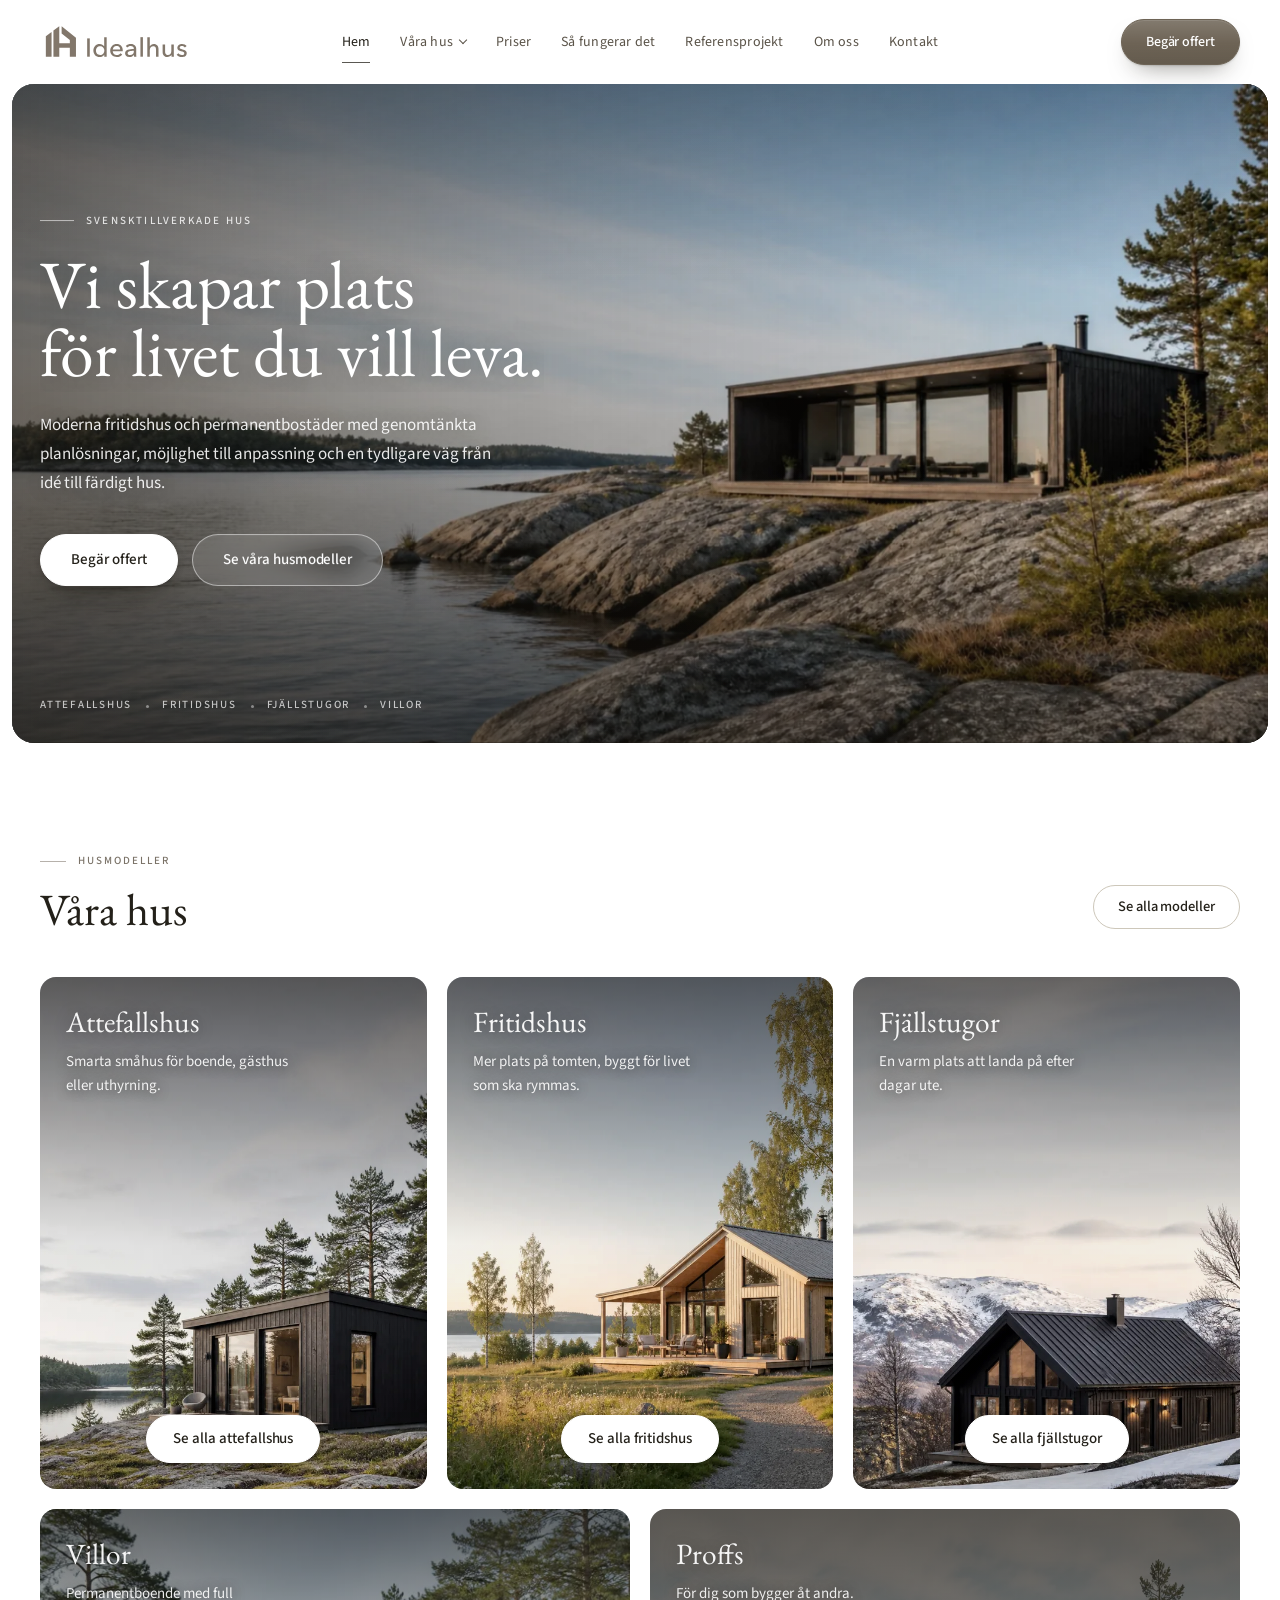
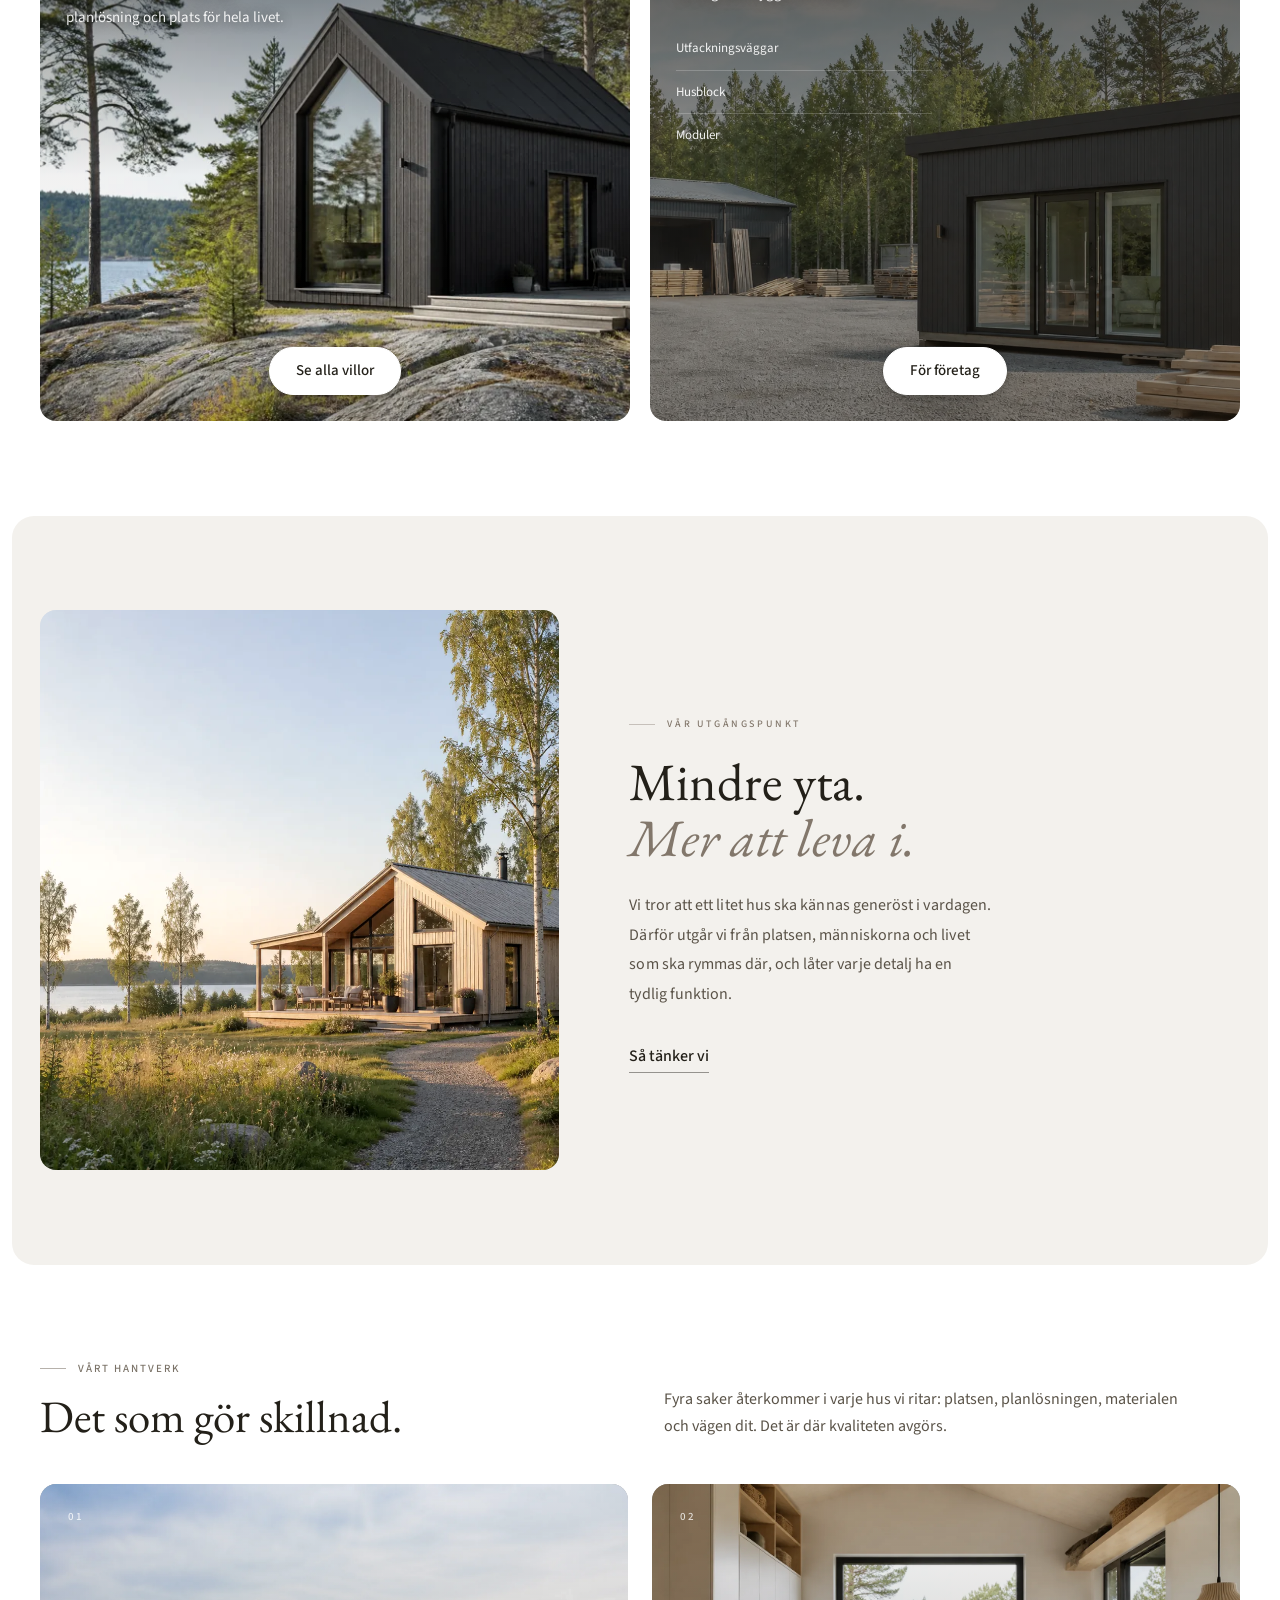
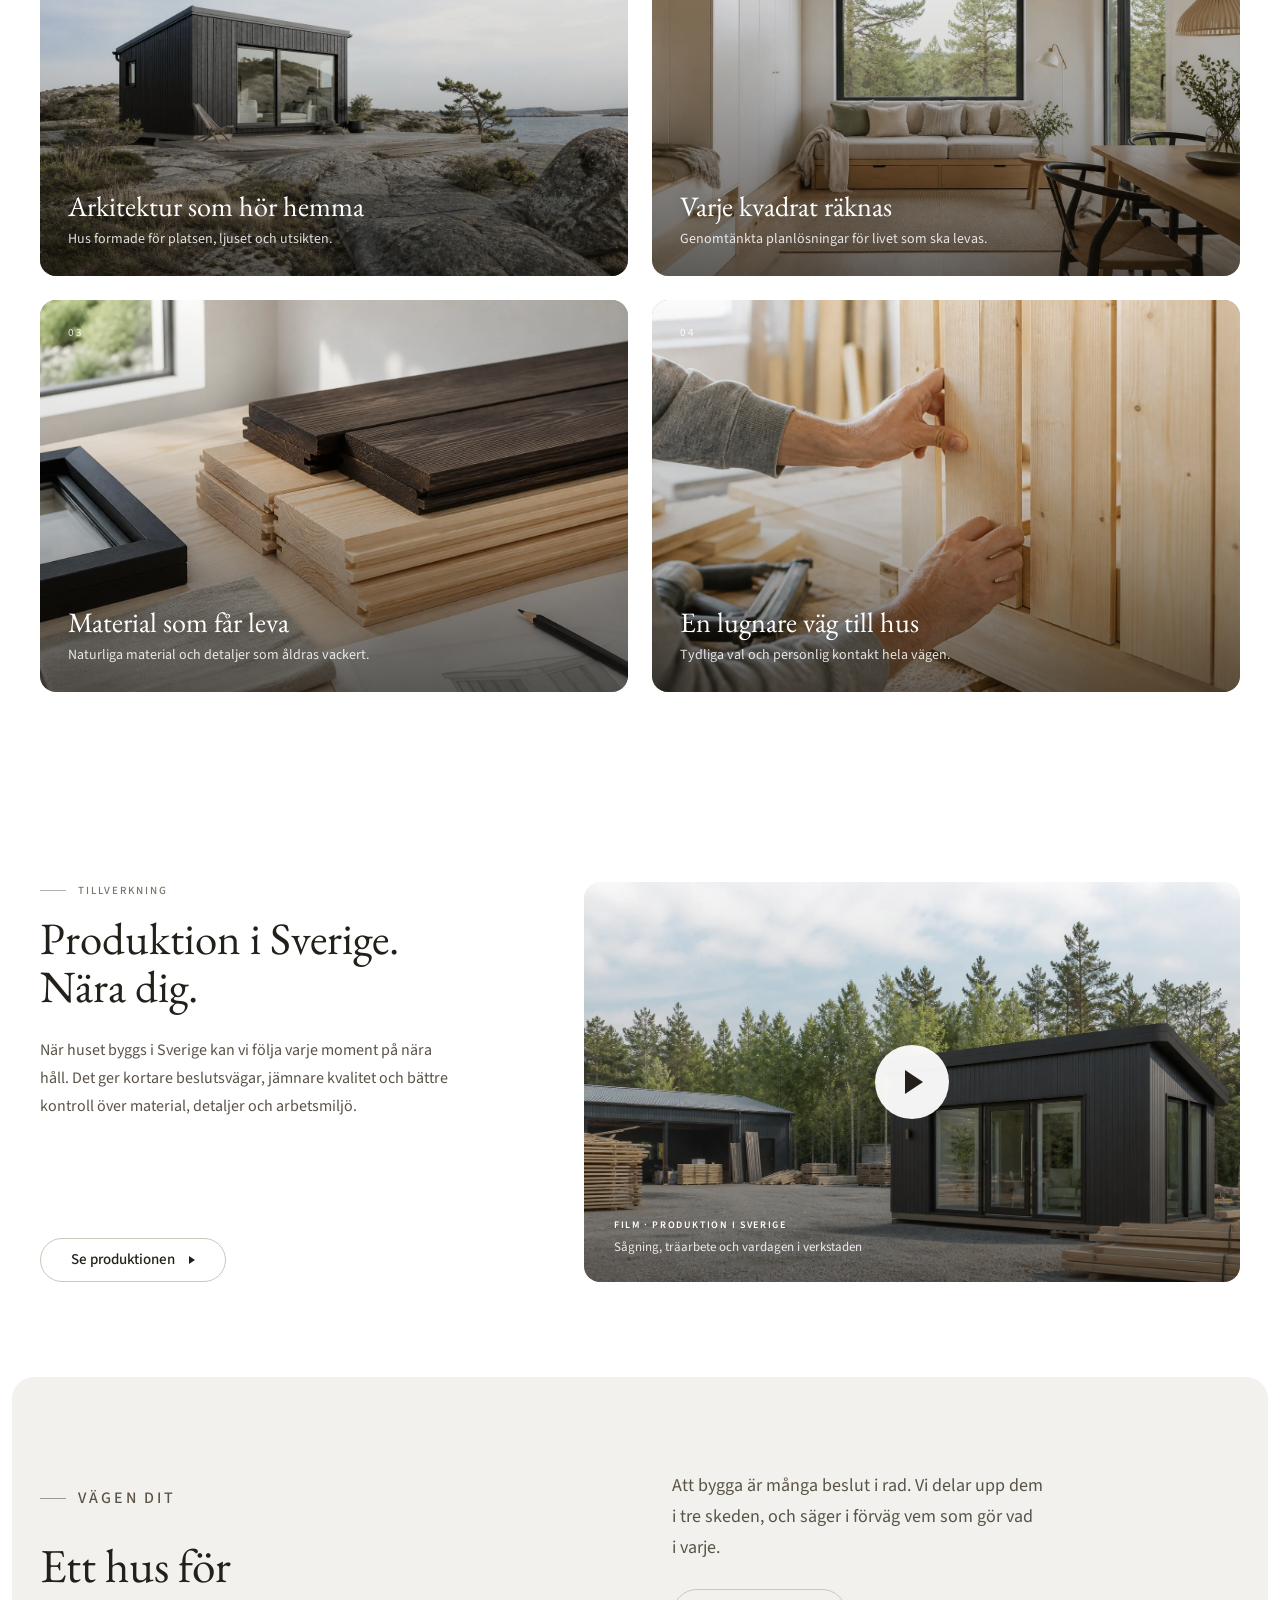
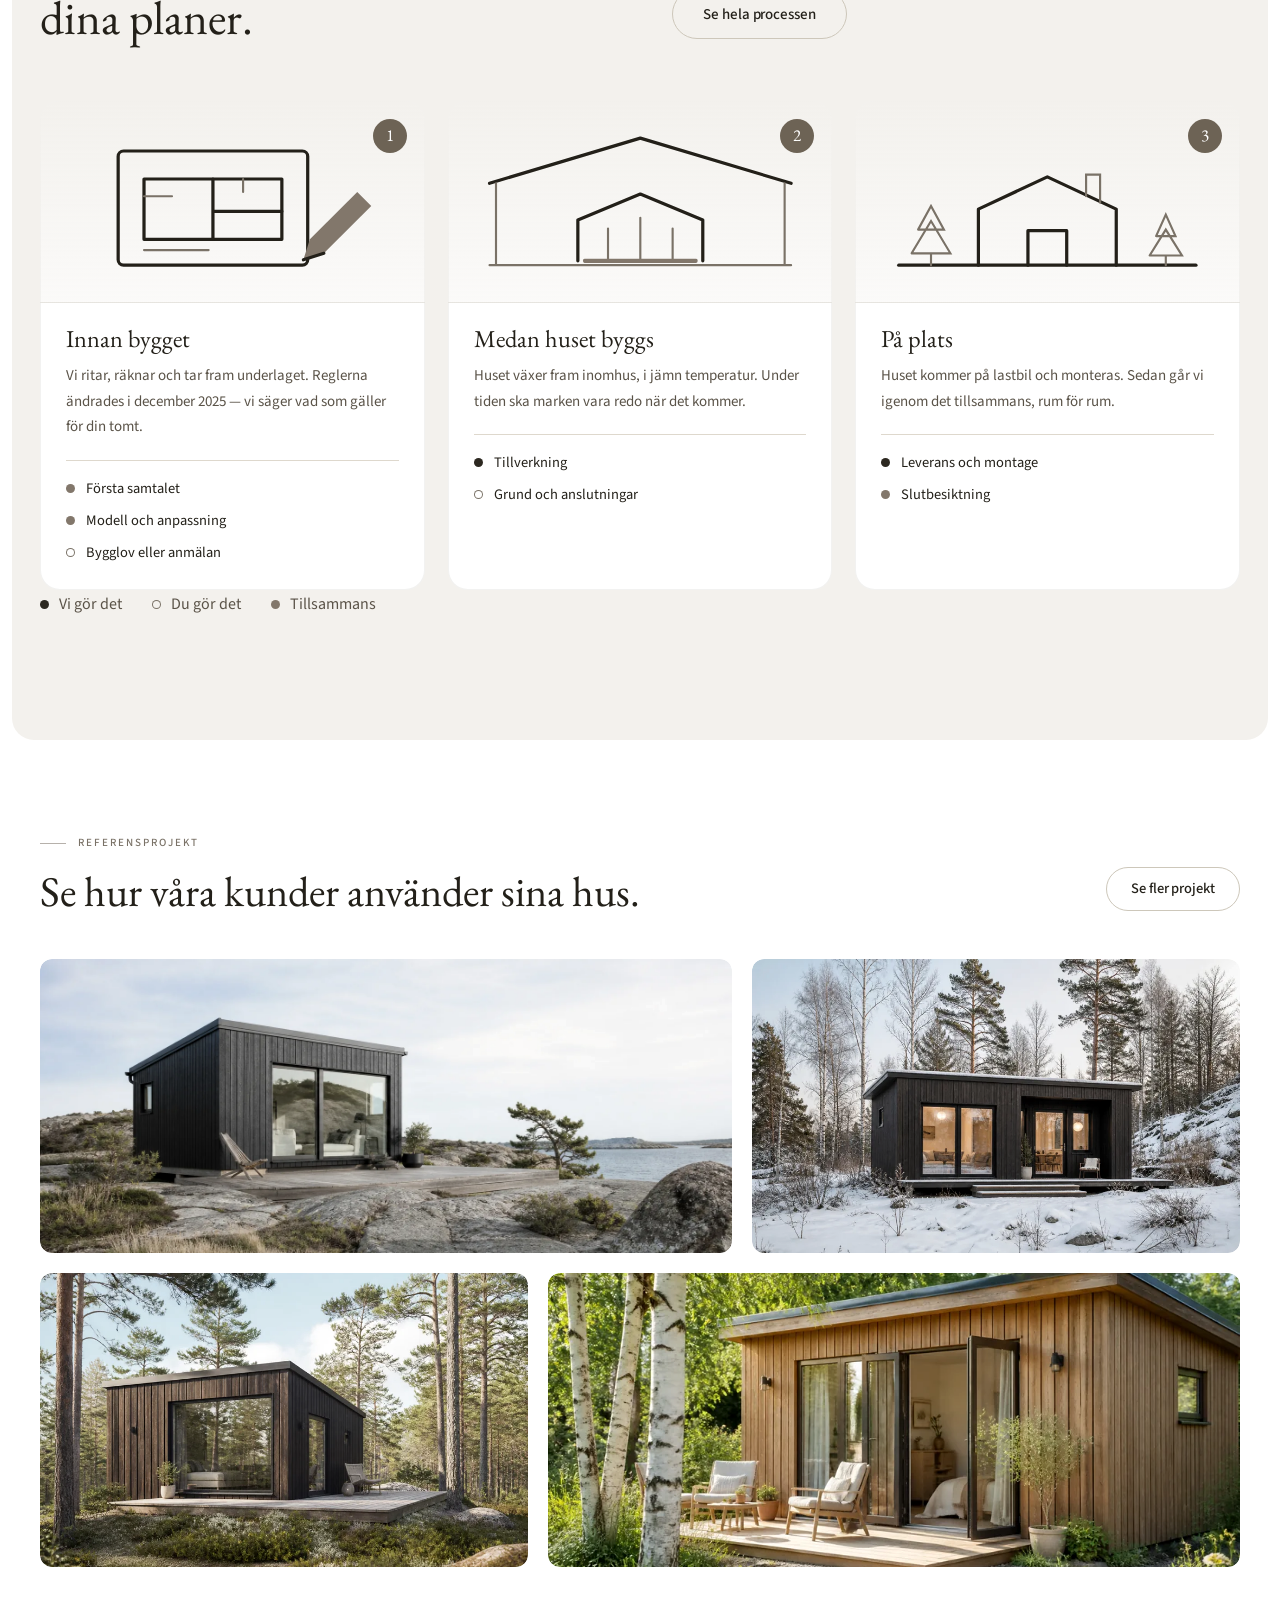
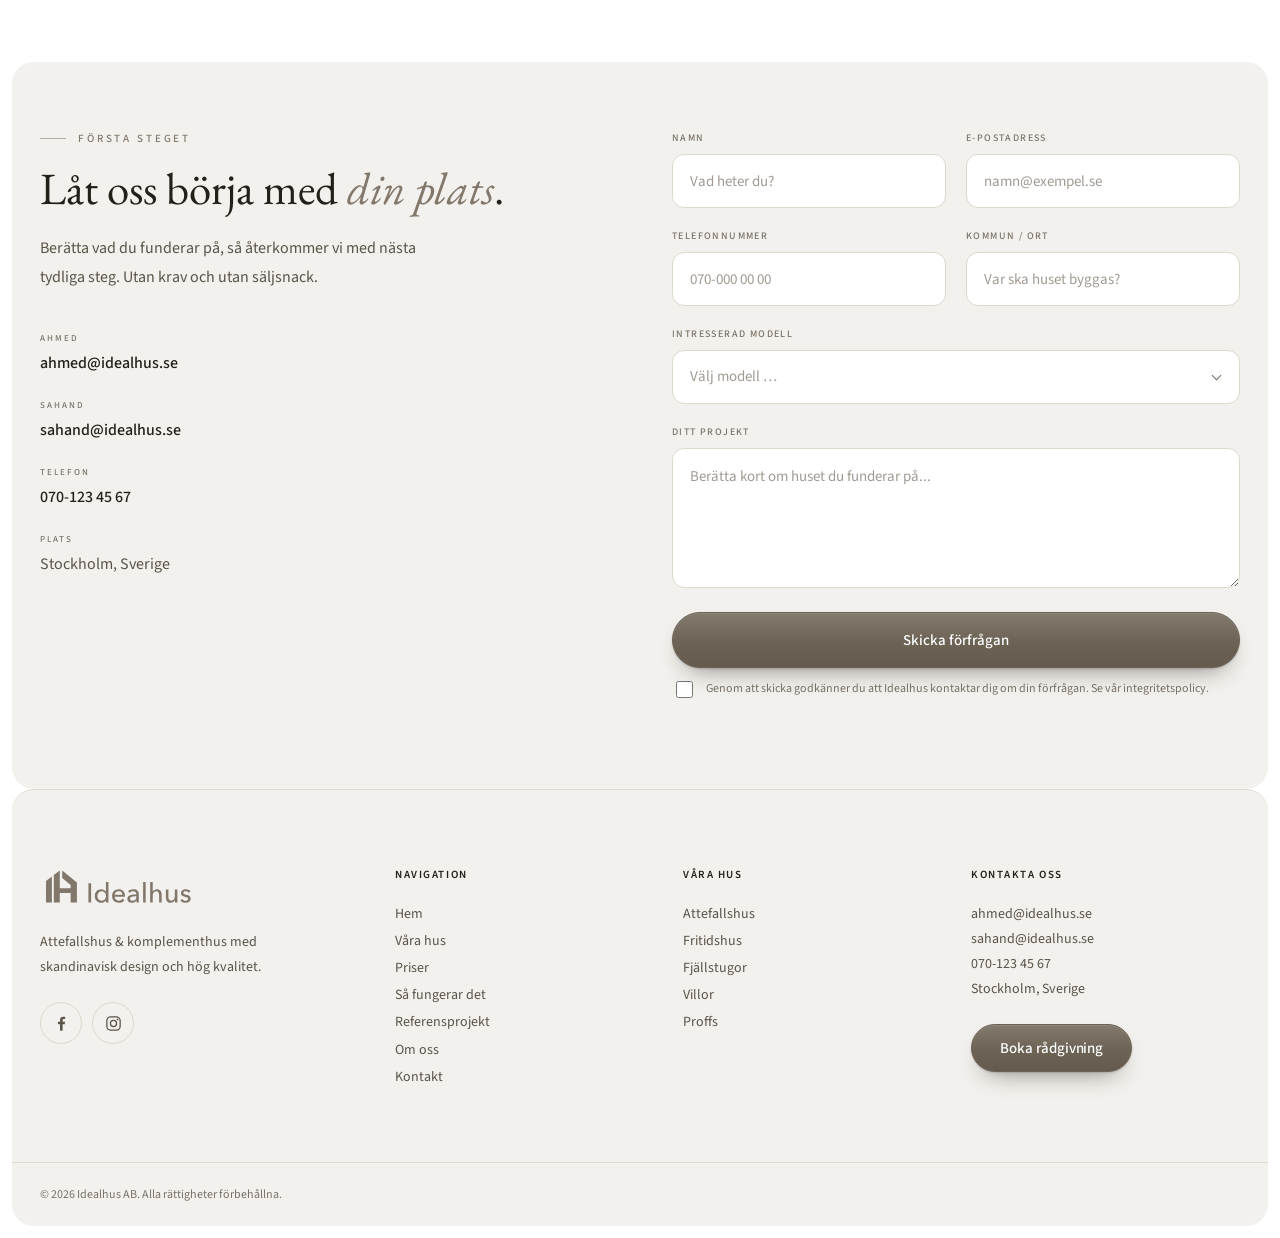
==== commit ad428cd0: "Sidfoten pa mobil, knappar med liv och en header som ritas fram Sidfoten: de tva lanklistorna stod b" ====
--- a/index.html
+++ b/index.html
@@ -22,7 +22,7 @@
     <link rel="preconnect" href="https://fonts.gstatic.com" crossorigin>
     <link rel="stylesheet" href="https://fonts.googleapis.com/css2?family=EB+Garamond:ital,wght@0,400..600;1,400..600&family=Source+Sans+3:ital,wght@0,300..700;1,400&display=swap">
     <link rel="preload" as="image" href="images/hero-video-poster.webp" fetchpriority="high">
-    <link rel="stylesheet" href="styles.css?v=20260910z">
+    <link rel="stylesheet" href="styles.css?v=20260911d">
     <script type="application/ld+json">
     {
       "@context": "https://schema.org",
@@ -618,6 +618,7 @@
           <nav class="site-footer__nav" aria-label="Sidfot navigation">
             <a href="index.html">Hem</a>
             <a href="attefallshus.html">Våra hus</a>
+            <a href="priser.html">Priser</a>
             <a href="sa-fungerar-det.html">Så fungerar det</a>
             <a href="referensprojekt.html">Referensprojekt</a>
             <a href="om-oss.html">Om oss</a>
--- a/styles.css
+++ b/styles.css
@@ -7986,3 +7986,465 @@
     letter-spacing: 0.12em;
   }
 }
+
+/* ------------------------------------------------------------
+   Planritningen pa mobil (2026-09-08)
+   Ritningen ar 900 enheter bred och far omkring 320 px pa en
+   telefon - en tredjedels skala. Rumsnamnen landade da pa knappt
+   7 px, alltsa olasliga. Texten skalas upp i ritningens egna
+   enheter och ramen kryper narmare kanten, sa sjalva ritningen
+   blir sa bred den kan bli. Vaggar och mobler ror vi inte:
+   linjerna talar skalning battre an bokstaver.
+   ------------------------------------------------------------ */
+@media (max-width: 700px) {
+  .planritning {
+    padding: 12px 10px 16px;
+  }
+
+  .plan-etikett text {
+    font-size: 27px;
+    letter-spacing: 0.08em;
+  }
+
+  .plan-etikett .plan-yta-text {
+    font-size: 30px;
+  }
+
+  .plan-mattext text {
+    font-size: 25px;
+  }
+
+  .plan-norr text {
+    font-size: 24px;
+  }
+
+  .plan-norr circle {
+    stroke-width: 3;
+  }
+
+  .plan-matt path {
+    stroke-width: 3;
+  }
+}
+
+/* ------------------------------------------------------------
+   Sidfoten pa mobil (2026-09-08, andra rundan)
+   Forsta rundan stallde de tva lanklistorna bredvid varandra. Kvar
+   blev ojamnheten: Navigation ar atta rader och Vara hus fem, sa
+   hogra spalten slutade i luft och kontaktblocket bredvid luften
+   sag ut som ett misstag. Nu ramas raden in - logotypblocket far en
+   linje i underkant och kontaktblocket en i overkant - sa spalterna
+   laser sig som ett uppslag med tva olika langa listor i stallet
+   for tva som inte gar jamnt ut. Knappen gar ut i full bredd och
+   avslutar sidfoten rakt.
+   ------------------------------------------------------------ */
+@media (max-width: 620px) {
+  .site-footer__inner {
+    grid-template-columns: 1fr 1fr;
+    gap: 24px 20px;
+    align-items: start;
+  }
+
+  .site-footer__inner > div:first-child {
+    grid-column: 1 / -1;
+    padding-bottom: 26px;
+    border-bottom: 1px solid var(--line);
+  }
+
+  .site-footer__inner > div:last-child {
+    grid-column: 1 / -1;
+    padding-top: 26px;
+    border-top: 1px solid var(--line);
+  }
+
+  .site-footer__heading {
+    margin-bottom: 10px;
+  }
+
+  .site-footer__nav {
+    gap: 0;
+    line-height: 1.7;
+  }
+
+  .site-footer__nav a {
+    font-size: 14.5px;
+  }
+
+  .site-footer__button {
+    width: 100%;
+    margin-top: 18px;
+  }
+}
+
+/* ------------------------------------------------------------
+   Knapparna far liv (2026-09-08)
+   Ytan var en enda platt fyllning - samma ton fran overkant till
+   underkant - och hela handelsen vid hovring var att den blev
+   morkare. Nu ligger tre lager pa varandra:
+     1. En stillastaende ljusgradient som ger knappen en overkant
+        och en botten. Den ser buktad ut i stallet for utstansad.
+     2. Ett smalt sken som sveper over ytan. Pa sidfotens och
+        formularets knappar gar det runt langsamt - var sjunde
+        sekund, knappt tva sekunder langt - sa att knappen lever
+        aven pa mobil, dar det inte finns nagon hovring alls. Pa
+        de ovriga utloses samma svep av hovring, och av att
+        CTA-raden aker upp.
+     3. Ett ljus som tands under fingret vid nedtryck.
+   Bara translate, scale och opacity ror sig. Bakgrund, skugga och
+   filter star stilla - de tva knappar som sitter i ett lager med
+   backdrop-filter (headern och CTA-raden) far darfor bara svepet
+   vid hovring, aldrig slingan.
+   ------------------------------------------------------------ */
+.header-button,
+.contact-form button[type="submit"],
+.site-footer__button,
+.contact-page-hero__button,
+.cta-bar__button,
+.model-price__button {
+  position: relative;
+  overflow: hidden;
+  isolation: isolate;
+}
+
+/* 1. Den buktade ytan. Hovringen satter om background-shorthanden och
+   skulle annars nolla bilden, sa den deklareras for bada tillstanden. */
+.header-button,
+.header-button:hover,
+.contact-form button[type="submit"],
+.contact-form button[type="submit"]:hover,
+.site-footer__button,
+.site-footer__button:hover,
+.contact-page-hero__button,
+.contact-page-hero__button:hover,
+.cta-bar__button,
+.cta-bar__button:hover {
+  background-image: linear-gradient(
+    180deg,
+    rgba(255, 255, 255, 0.15),
+    rgba(255, 255, 255, 0) 54%,
+    rgba(20, 17, 11, 0.1)
+  );
+}
+
+/* 2. Skenet. Ligger bakom texten men framfor fyllningen. */
+.header-button::after,
+.contact-form button[type="submit"]::after,
+.site-footer__button::after,
+.contact-page-hero__button::after,
+.cta-bar__button::after {
+  content: "";
+  position: absolute;
+  z-index: -1;
+  top: -30%;
+  bottom: -30%;
+  left: -42%;
+  width: 34%;
+  background: linear-gradient(
+    90deg,
+    rgba(255, 255, 255, 0),
+    rgba(255, 255, 255, 0.36),
+    rgba(255, 255, 255, 0)
+  );
+  transform: skewX(-16deg);
+  opacity: 0;
+  pointer-events: none;
+}
+
+/* 3. Nedtrycket. Ljuset vaxer ur mitten och slocknar langsamt. */
+.header-button::before,
+.contact-form button[type="submit"]::before,
+.site-footer__button::before,
+.contact-page-hero__button::before,
+.cta-bar__button::before,
+.model-price__button::before {
+  content: "";
+  position: absolute;
+  z-index: -1;
+  inset: 0;
+  background: radial-gradient(
+    circle at 50% 50%,
+    rgba(255, 255, 255, 0.42),
+    rgba(255, 255, 255, 0) 64%
+  );
+  opacity: 0;
+  scale: 0.5;
+  transition: opacity 0.6s var(--ease), scale 0.6s var(--ease);
+  pointer-events: none;
+}
+
+.header-button:active::before,
+.contact-form button[type="submit"]:active::before,
+.site-footer__button:active::before,
+.contact-page-hero__button:active::before,
+.cta-bar__button:active::before,
+.model-price__button:active::before {
+  opacity: 1;
+  scale: 1.15;
+  transition-duration: 0.11s;
+}
+
+/* Linjeknappen ar ljus - dar ar bade ljuset och fyllningen morka.
+   Fyllningen sveper in fran vanster i stallet for att tandas rakt av. */
+.model-price__button::before {
+  background: radial-gradient(
+    circle at 50% 50%,
+    rgba(35, 32, 25, 0.14),
+    rgba(35, 32, 25, 0) 64%
+  );
+}
+
+.model-price__button::after {
+  content: "";
+  position: absolute;
+  z-index: -1;
+  inset: 0;
+  background: rgba(35, 32, 25, 0.07);
+  transform-origin: left center;
+  scale: 0 1;
+  transition: scale 0.5s var(--ease);
+  pointer-events: none;
+}
+
+.model-price__button:hover {
+  background: transparent;
+}
+
+.model-price__button:hover::after {
+  scale: 1 1;
+}
+
+@keyframes knappSvep {
+  from {
+    translate: 0 0;
+    opacity: 0;
+  }
+
+  14% {
+    opacity: 0.95;
+  }
+
+  84% {
+    opacity: 0.95;
+  }
+
+  to {
+    translate: 420% 0;
+    opacity: 0;
+  }
+}
+
+@keyframes knappSken {
+  0%,
+  76% {
+    translate: 0 0;
+    opacity: 0;
+  }
+
+  79% {
+    opacity: 0.9;
+  }
+
+  97% {
+    opacity: 0.9;
+  }
+
+  100% {
+    translate: 420% 0;
+    opacity: 0;
+  }
+}
+
+@keyframes knappUpp {
+  from {
+    opacity: 0;
+    translate: 0 10px;
+    scale: 0.94;
+  }
+
+  to {
+    opacity: 1;
+    translate: 0 0;
+    scale: 1;
+  }
+}
+
+@media (prefers-reduced-motion: no-preference) {
+  .site-footer__button::after,
+  .contact-form button[type="submit"]::after {
+    animation: knappSken 7s var(--ease) 1.2s infinite;
+  }
+
+  .header-button:hover::after,
+  .contact-page-hero__button:hover::after,
+  .cta-bar__button:hover::after,
+  .site-footer__button:hover::after,
+  .contact-form button[type="submit"]:hover::after {
+    animation: knappSvep 0.95s var(--ease) 1;
+  }
+
+  /* CTA-raden aker upp underifran. Knappen kommer en aning efter och
+     far ett svep nar den landat, sa raden inte bara dyker upp. */
+  .cta-bar--synlig .cta-bar__button {
+    animation: knappUpp 0.5s var(--ease) 0.16s both;
+  }
+
+  .cta-bar--synlig .cta-bar__button::after {
+    animation: knappSvep 1.1s var(--ease) 0.55s 1;
+  }
+}
+
+/* ------------------------------------------------------------
+   Headern ritas fram (2026-09-08)
+   Den lag bara dar nar sidan oppnades - fardig, som en bild. Nu
+   byggs den upp fran vanster varje gang dokumentet renderas:
+     - en linje dras langs underkanten och tonas ut igen (en
+       kvarstaende linje ar provad och forkastad, den skar over
+       heron - men som gest medan sidan blir till fungerar den),
+     - logotypen sveps fram fran vanster med clip-path,
+     - menyns lankar stiger upp en och en,
+     - offertknappen landar sist och far ett sken over sig.
+   Alla animeringar har fill-mode backwards, inte forwards: de
+   lanar bara starttillstandet och lamnar tillbaka egenskapen nar
+   de ar klara. Det ar darfor logotypens hovring och knappens lyft
+   fortfarande fungerar - en kvarhallen animering hade annars
+   vunnit over deklarationen.
+   Vid sidbyte kors sidan under en view transition. Da halls
+   uppritningen tillbaka tills overgangen ar klar, sa att den
+   spelas hel i stallet for halv bakom snapshoten.
+   ------------------------------------------------------------ */
+.site-header__inner {
+  position: relative;
+}
+
+.site-header__inner::after {
+  content: "";
+  position: absolute;
+  left: 0;
+  right: 0;
+  bottom: 0;
+  height: 1px;
+  background: var(--logo);
+  transform: scaleX(0);
+  transform-origin: left center;
+  opacity: 0;
+  pointer-events: none;
+}
+
+@keyframes headerLinje {
+  0% {
+    transform: scaleX(0);
+    opacity: 0.6;
+  }
+
+  55% {
+    transform: scaleX(1);
+    opacity: 0.55;
+  }
+
+  100% {
+    transform: scaleX(1);
+    opacity: 0;
+  }
+}
+
+@keyframes headerSvep {
+  from {
+    clip-path: inset(0 100% 0 0);
+  }
+
+  to {
+    clip-path: inset(0 0 0 0);
+  }
+}
+
+@keyframes headerStig {
+  from {
+    opacity: 0;
+    translate: 0 9px;
+  }
+
+  to {
+    opacity: 1;
+    translate: 0 0;
+  }
+}
+
+@keyframes headerLandar {
+  from {
+    opacity: 0;
+    translate: 0 8px;
+    scale: 0.9;
+  }
+
+  to {
+    opacity: 1;
+    translate: 0 0;
+    scale: 1;
+  }
+}
+
+@media (prefers-reduced-motion: no-preference) {
+  .site-header__inner::after {
+    animation: headerLinje 1.6s var(--ease) 0.04s backwards;
+  }
+
+  .logo__svg {
+    animation: headerSvep 0.82s var(--ease) 0.1s backwards;
+  }
+
+  .main-nav > * {
+    animation: headerStig 0.55s var(--ease) backwards;
+  }
+
+  .main-nav > *:nth-child(1) {
+    animation-delay: 0.3s;
+  }
+
+  .main-nav > *:nth-child(2) {
+    animation-delay: 0.36s;
+  }
+
+  .main-nav > *:nth-child(3) {
+    animation-delay: 0.42s;
+  }
+
+  .main-nav > *:nth-child(4) {
+    animation-delay: 0.48s;
+  }
+
+  .main-nav > *:nth-child(5) {
+    animation-delay: 0.54s;
+  }
+
+  .main-nav > *:nth-child(6) {
+    animation-delay: 0.6s;
+  }
+
+  .main-nav > *:nth-child(7) {
+    animation-delay: 0.66s;
+  }
+
+  .site-header__actions > * {
+    animation: headerLandar 0.6s var(--ease) 0.68s backwards;
+  }
+
+  .site-header__actions > * + * {
+    animation-delay: 0.74s;
+  }
+
+  /* Skenet gar over knappen nar den har landat. */
+  .header-button::after {
+    animation: knappSvep 1s var(--ease) 1.24s 1;
+  }
+
+  /* Under en sidovergang halls hela uppritningen tillbaka. Nar
+     overgangen slapper skapas animeringarna pa nytt och spelas
+     fran borjan. */
+  html:active-view-transition .site-header__inner::after,
+  html:active-view-transition .logo__svg,
+  html:active-view-transition .main-nav > *,
+  html:active-view-transition .site-header__actions > *,
+  html:active-view-transition .header-button::after {
+    animation: none;
+  }
+}
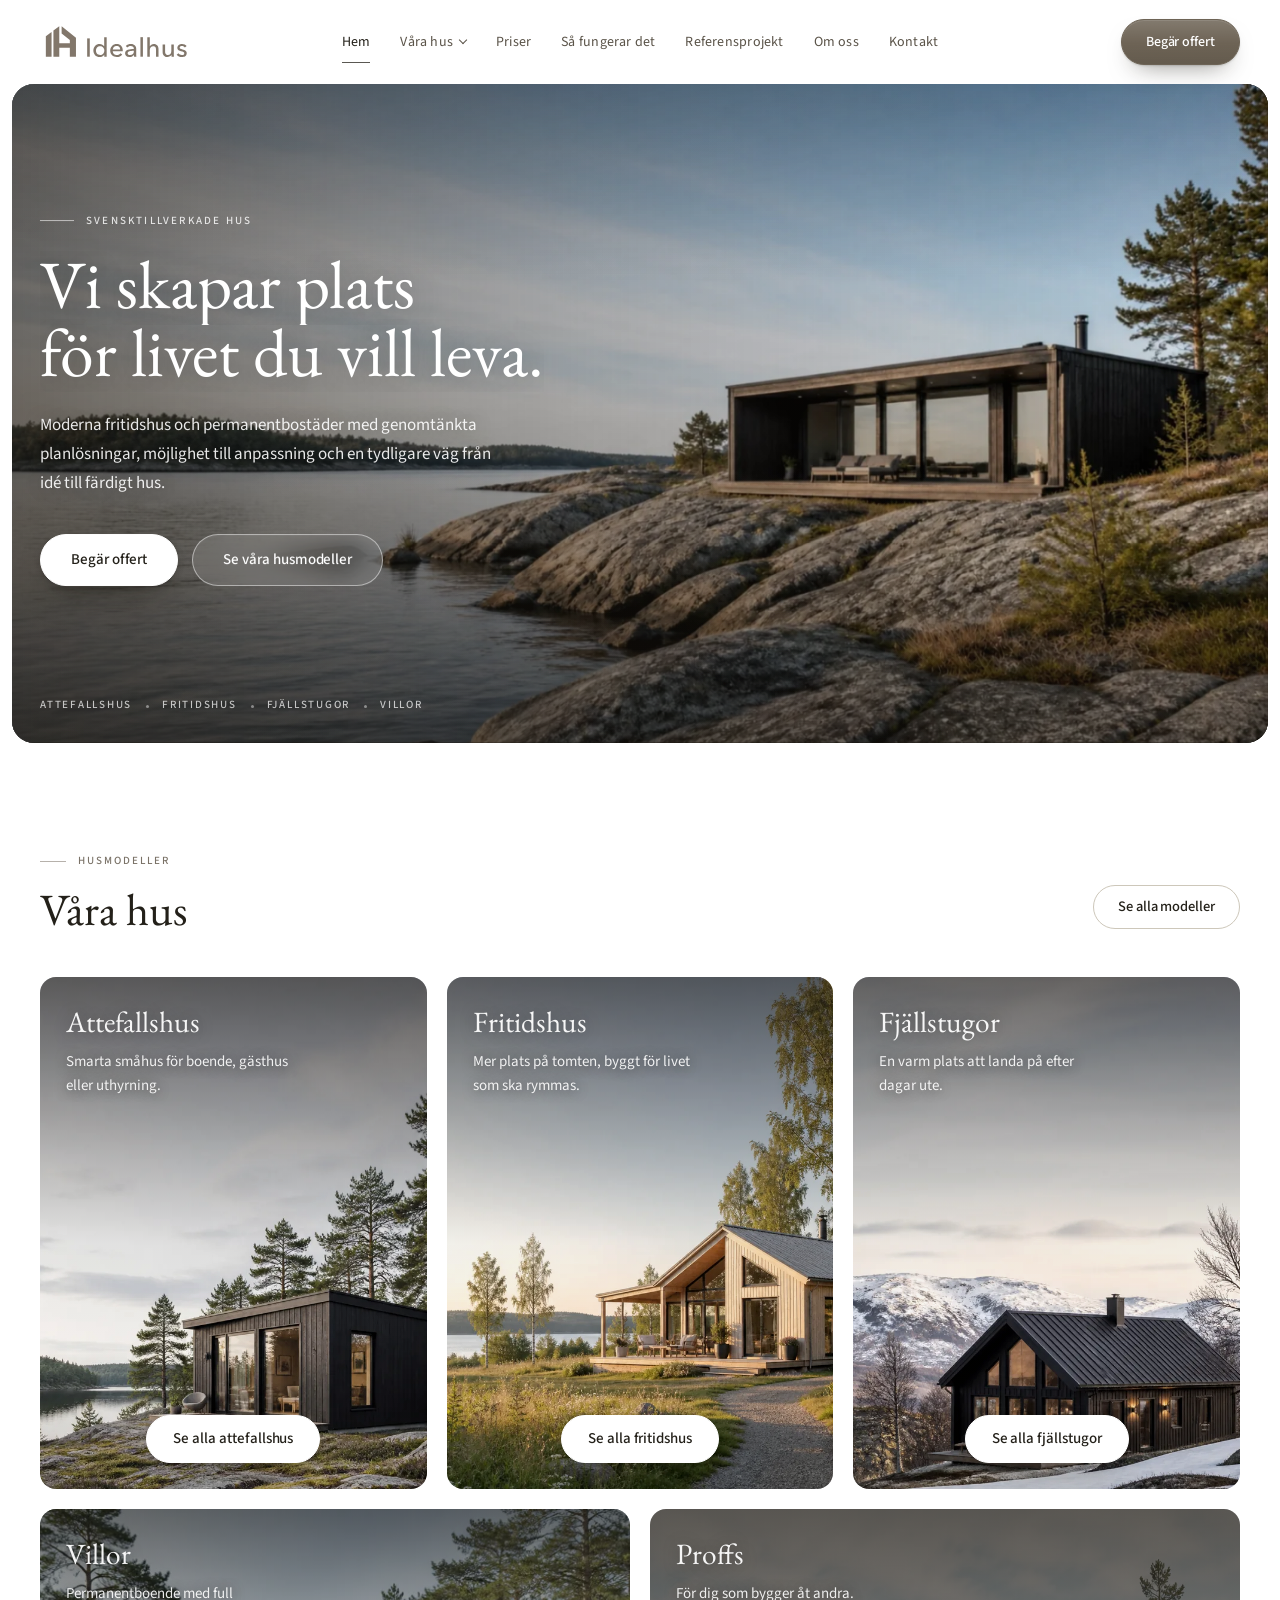
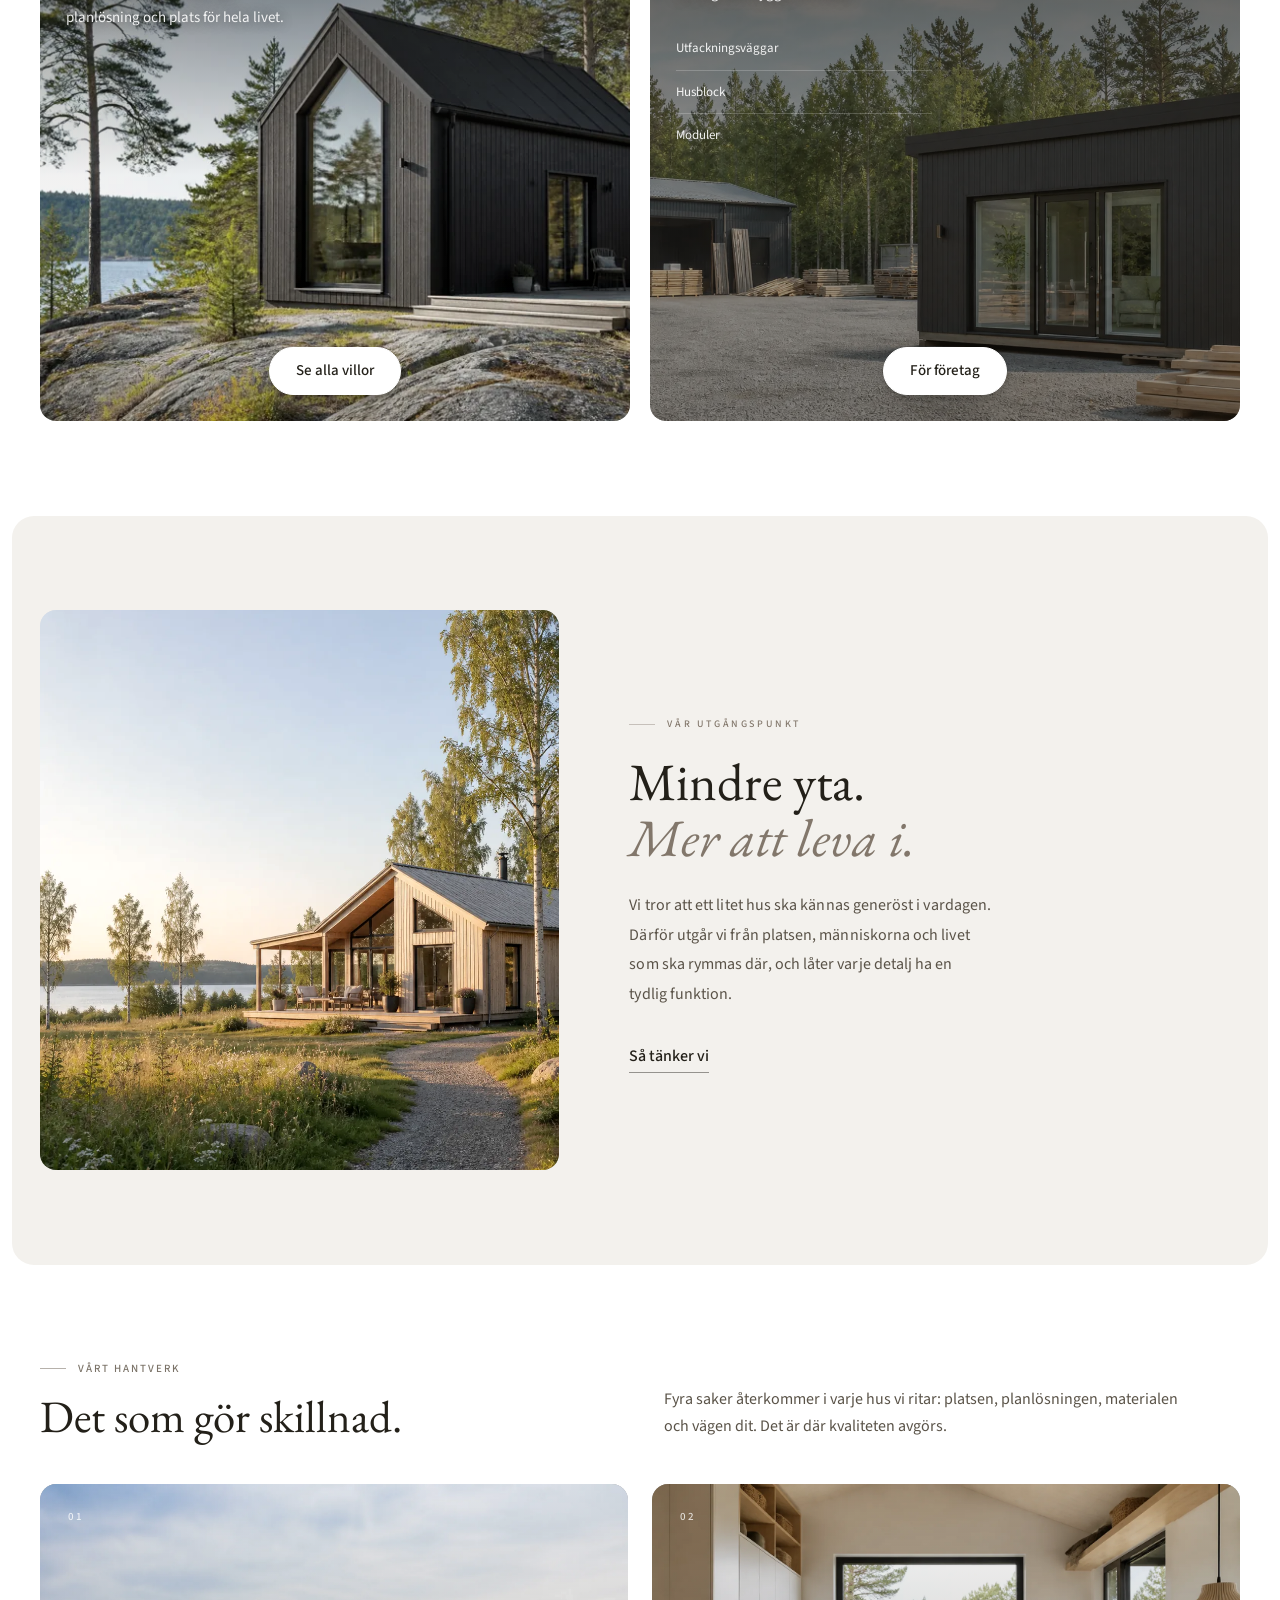
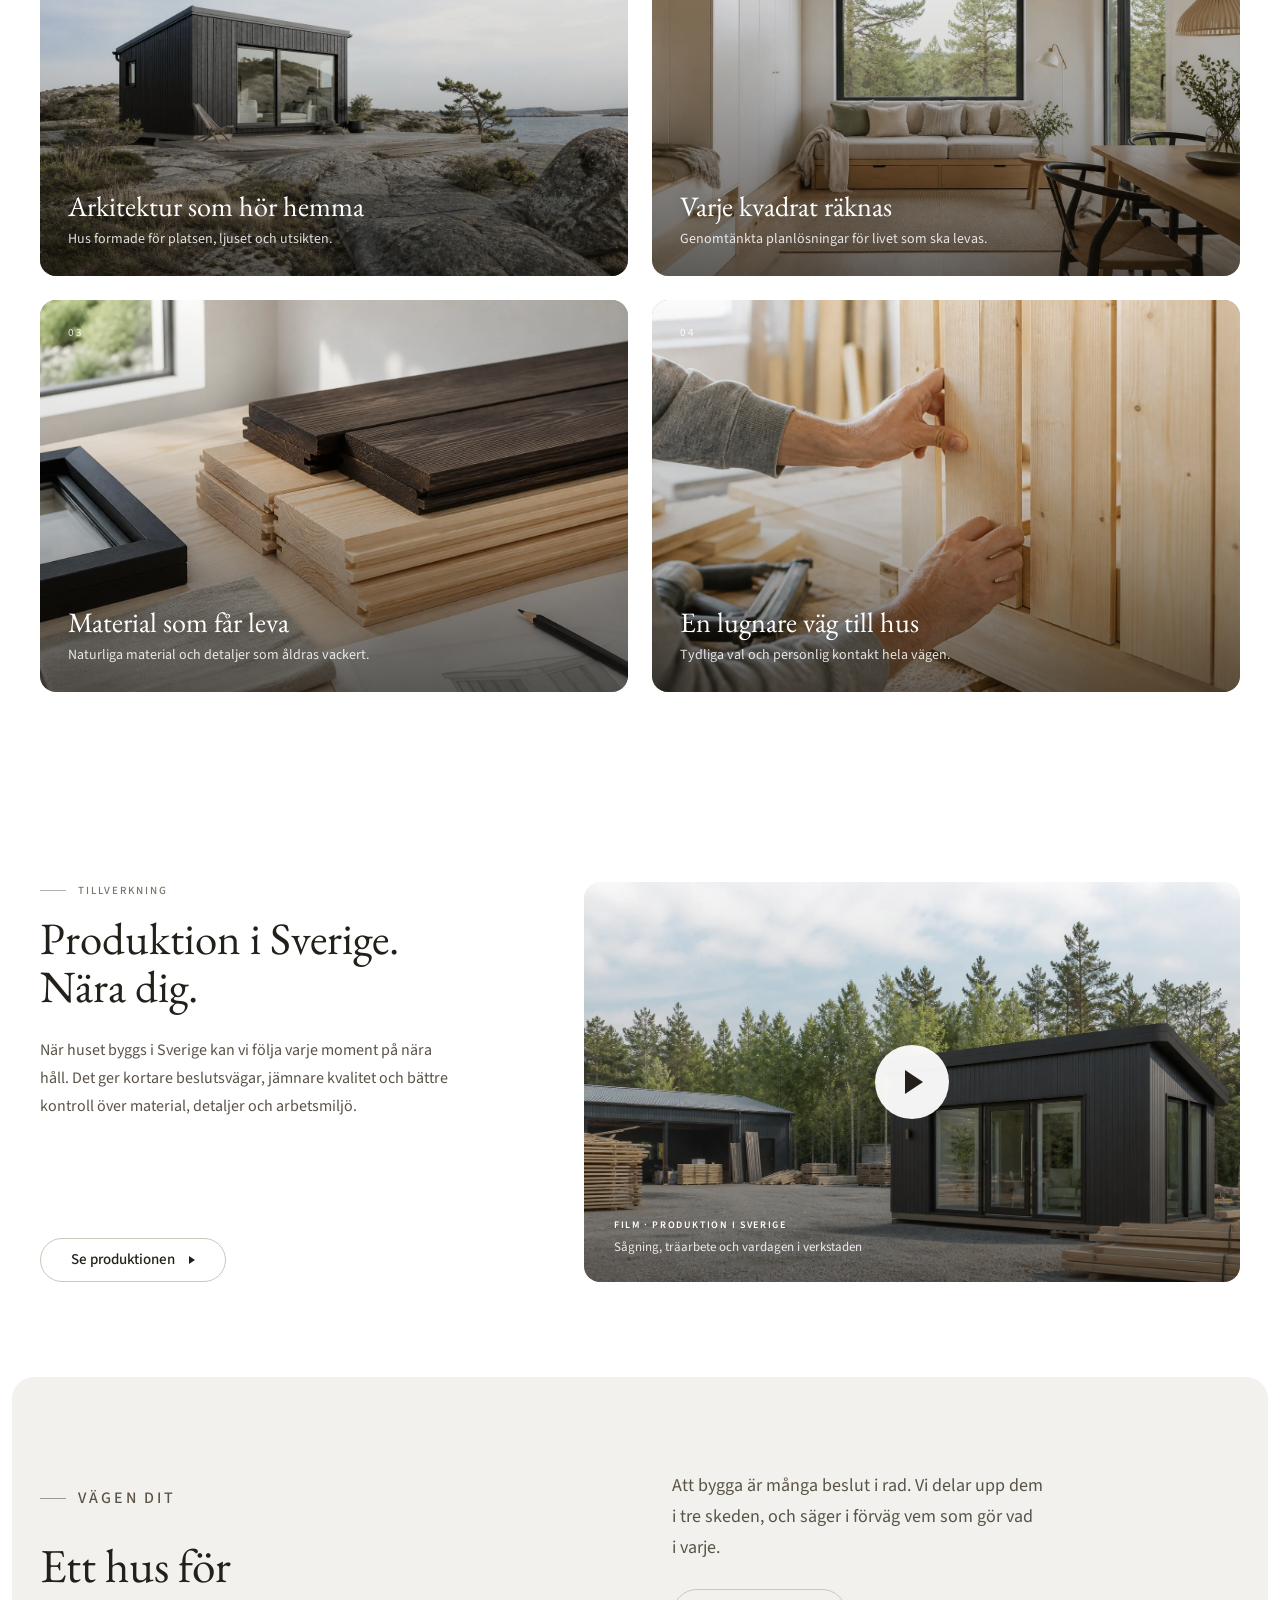
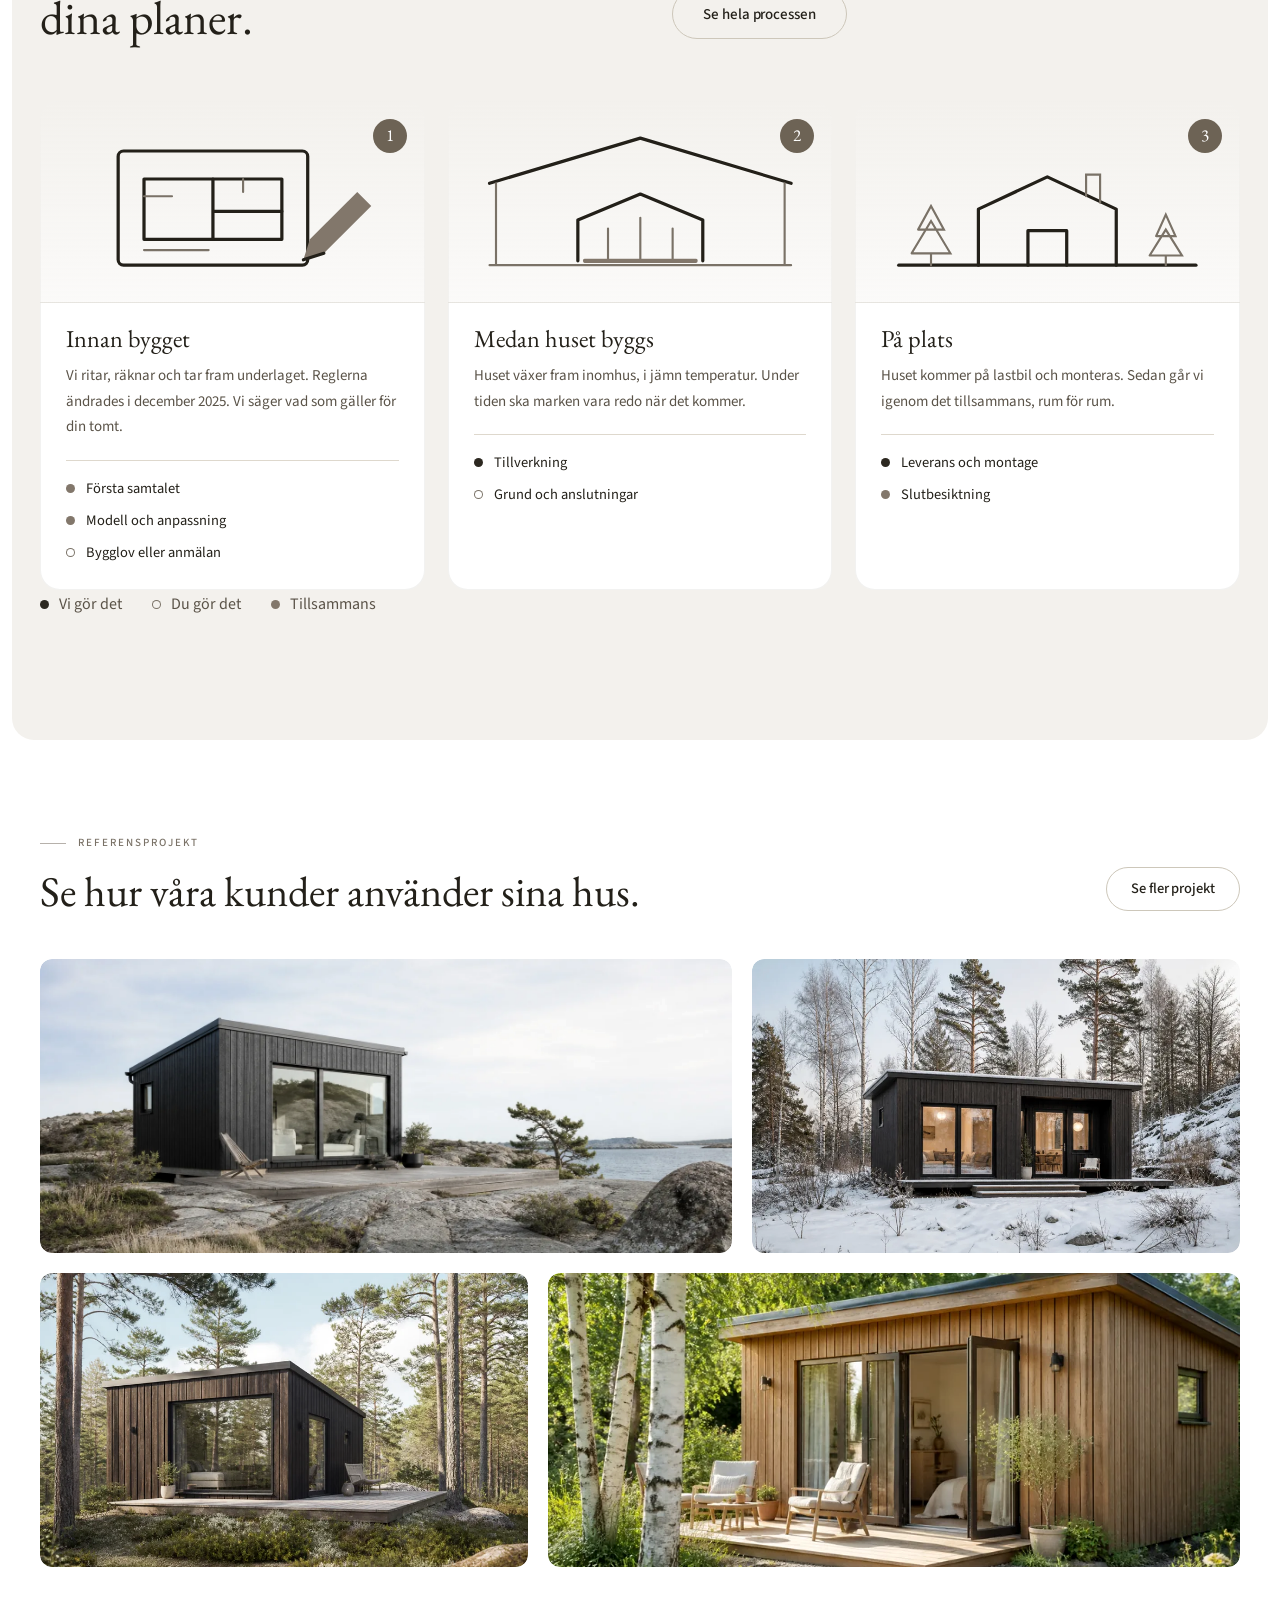
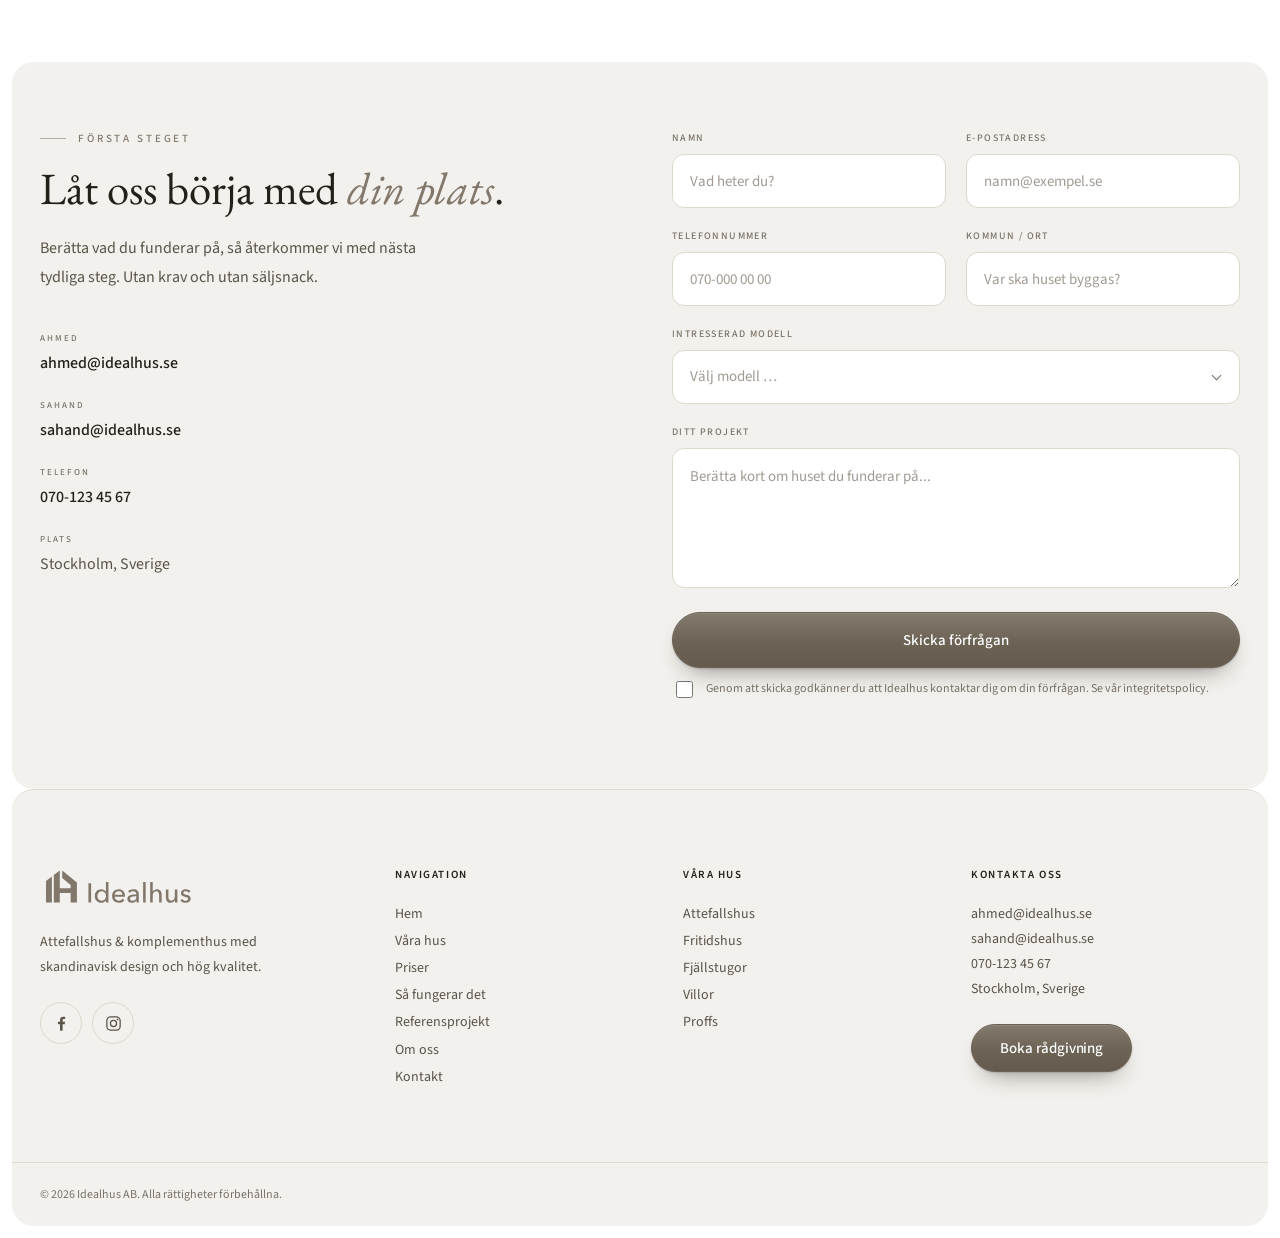
==== commit 5d5b680b: "Granskning av alla sidor: buggar, tankstreck och prissidan Genomgang av samtliga fjorton sidor plus " ====
--- a/index.html
+++ b/index.html
@@ -22,7 +22,7 @@
     <link rel="preconnect" href="https://fonts.gstatic.com" crossorigin>
     <link rel="stylesheet" href="https://fonts.googleapis.com/css2?family=EB+Garamond:ital,wght@0,400..600;1,400..600&family=Source+Sans+3:ital,wght@0,300..700;1,400&display=swap">
     <link rel="preload" as="image" href="images/hero-video-poster.webp" fetchpriority="high">
-    <link rel="stylesheet" href="styles.css?v=20260911d">
+    <link rel="stylesheet" href="styles.css?v=20260911e">
     <script type="application/ld+json">
     {
       "@context": "https://schema.org",
@@ -397,7 +397,7 @@
                 <span class="skede__titel">Innan bygget</span>
                 <span class="skede__text">
                   Vi ritar, räknar och tar fram underlaget. Reglerna ändrades i
-                  december 2025 — vi säger vad som gäller för din tomt.
+                  december 2025. Vi säger vad som gäller för din tomt.
                 </span>
                 <span class="skede__steg">
                   <span><i class="prick prick--bada"></i>Första samtalet</span>
@@ -614,7 +614,7 @@
         </div>
 
         <div>
-          <h3 class="site-footer__heading">Navigation</h3>
+          <h2 class="site-footer__heading">Navigation</h2>
           <nav class="site-footer__nav" aria-label="Sidfot navigation">
             <a href="index.html">Hem</a>
             <a href="attefallshus.html">Våra hus</a>
@@ -627,7 +627,7 @@
         </div>
 
         <div>
-          <h3 class="site-footer__heading">Våra hus</h3>
+          <h2 class="site-footer__heading">Våra hus</h2>
           <nav class="site-footer__nav" aria-label="Sidfot husmodeller">
             <a href="attefallshus.html">Attefallshus</a>
             <a href="fritidshus.html">Fritidshus</a>
@@ -638,7 +638,7 @@
         </div>
 
         <div>
-          <h3 class="site-footer__heading">Kontakta oss</h3>
+          <h2 class="site-footer__heading">Kontakta oss</h2>
           <p class="site-footer__text">
             <a href="mailto:ahmed@idealhus.se">ahmed@idealhus.se</a><br>
             <a href="mailto:sahand@idealhus.se">sahand@idealhus.se</a><br>
--- a/styles.css
+++ b/styles.css
@@ -199,7 +199,9 @@
 .site-footer__button,
 .model-price__button,
 .contact-page-hero__button,
-.cta-bar__button {
+.cta-bar__button,
+.knapp-fylld,
+.knapp-linje {
   height: 52px;
   padding: 0 30px;
   display: inline-flex;
@@ -228,7 +230,8 @@
 .contact-form button[type="submit"],
 .site-footer__button,
 .contact-page-hero__button,
-.cta-bar__button {
+.cta-bar__button,
+.knapp-fylld {
   background: var(--knapp);
   border-color: var(--knapp);
   color: #ffffff;
@@ -241,7 +244,8 @@
 .contact-form button[type="submit"]:hover,
 .site-footer__button:hover,
 .contact-page-hero__button:hover,
-.cta-bar__button:hover {
+.cta-bar__button:hover,
+.knapp-fylld:hover {
   background: var(--knapp-morkare);
   border-color: var(--knapp-morkare);
   color: #ffffff;
@@ -257,20 +261,24 @@
 .site-footer__button:active,
 .model-price__button:active,
 .contact-page-hero__button:active,
-.cta-bar__button:active {
+.cta-bar__button:active,
+.knapp-fylld:active,
+.knapp-linje:active {
   transform: translateY(0);
   box-shadow: 0 1px 2px rgba(26, 22, 15, 0.22);
 }
 
 /* Linje. Alternativet bredvid den fyllda, eller ensam dar sidan redan
    har sin tyngdpunkt nagon annanstans. */
-.model-price__button {
+.model-price__button,
+.knapp-linje {
   background: transparent;
   border-color: #cdc7ba;
   color: var(--ink);
 }
 
-.model-price__button:hover {
+.model-price__button:hover,
+.knapp-linje:hover {
   background: rgba(35, 32, 25, 0.05);
   border-color: var(--ink);
   color: var(--ink);
@@ -1156,6 +1164,16 @@
 
 a.contact-section__meta-value:hover {
   color: var(--logo);
+}
+
+/* Pa pekskarm ar en 34 px hog textlank for liten for en tumme. Adressen
+   och numret far darfor hojd utan att raden i sig blir luftigare. */
+@media (hover: none) {
+  a.contact-section__meta-value {
+    display: inline-flex;
+    align-items: center;
+    min-height: 44px;
+  }
 }
 
 .contact-section__meta-value--tyst {
@@ -7741,6 +7759,16 @@
 
 .guide__sektion {
   scroll-margin-top: 110px;
+}
+
+/* Ingressen pa prissidan. Star over avsnitten och skiljs fran dem med
+   grad och farg i stallet for ytterligare en linje. */
+.guide__ingress {
+  margin: 0 0 40px;
+  max-width: 60ch;
+  font-size: clamp(17px, 1.5vw, 20px);
+  line-height: 1.7;
+  color: var(--ink-soft);
 }
 
 /* --- Mattbilden ---------------------------------------------- */
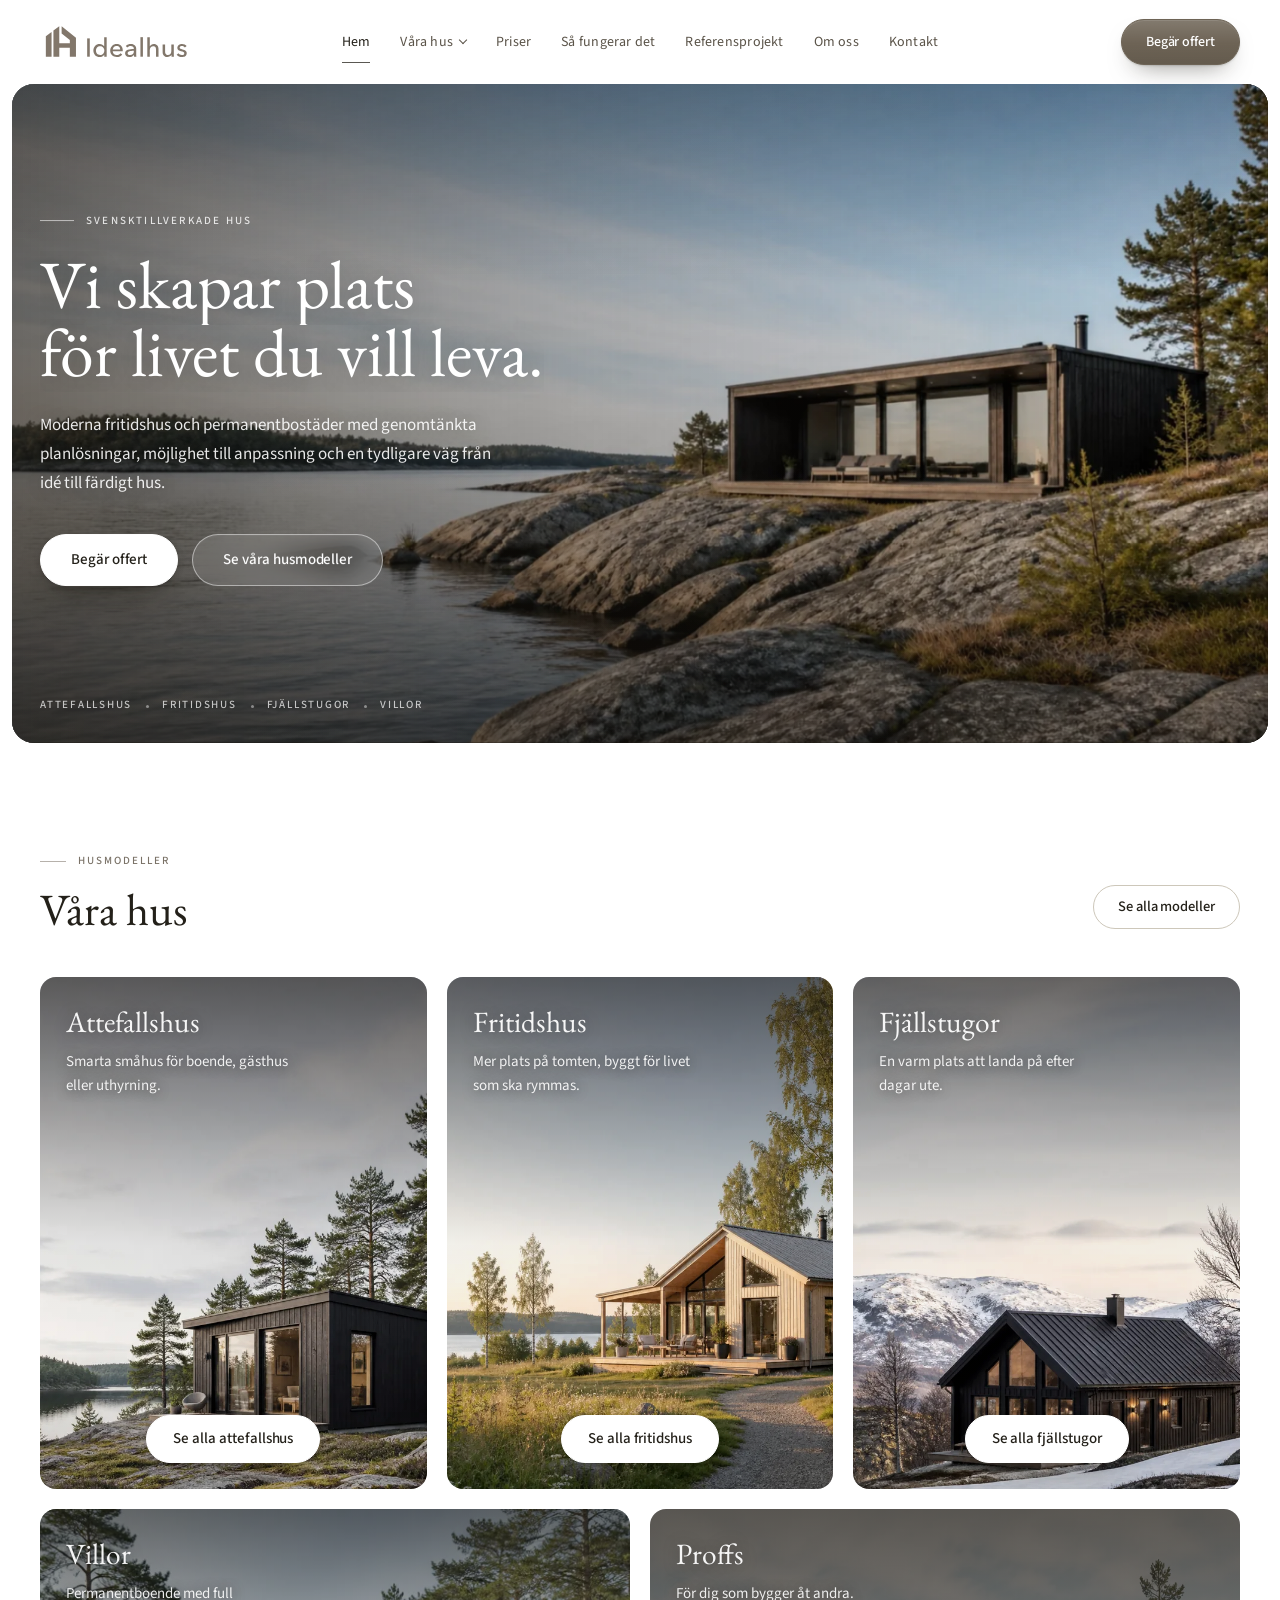
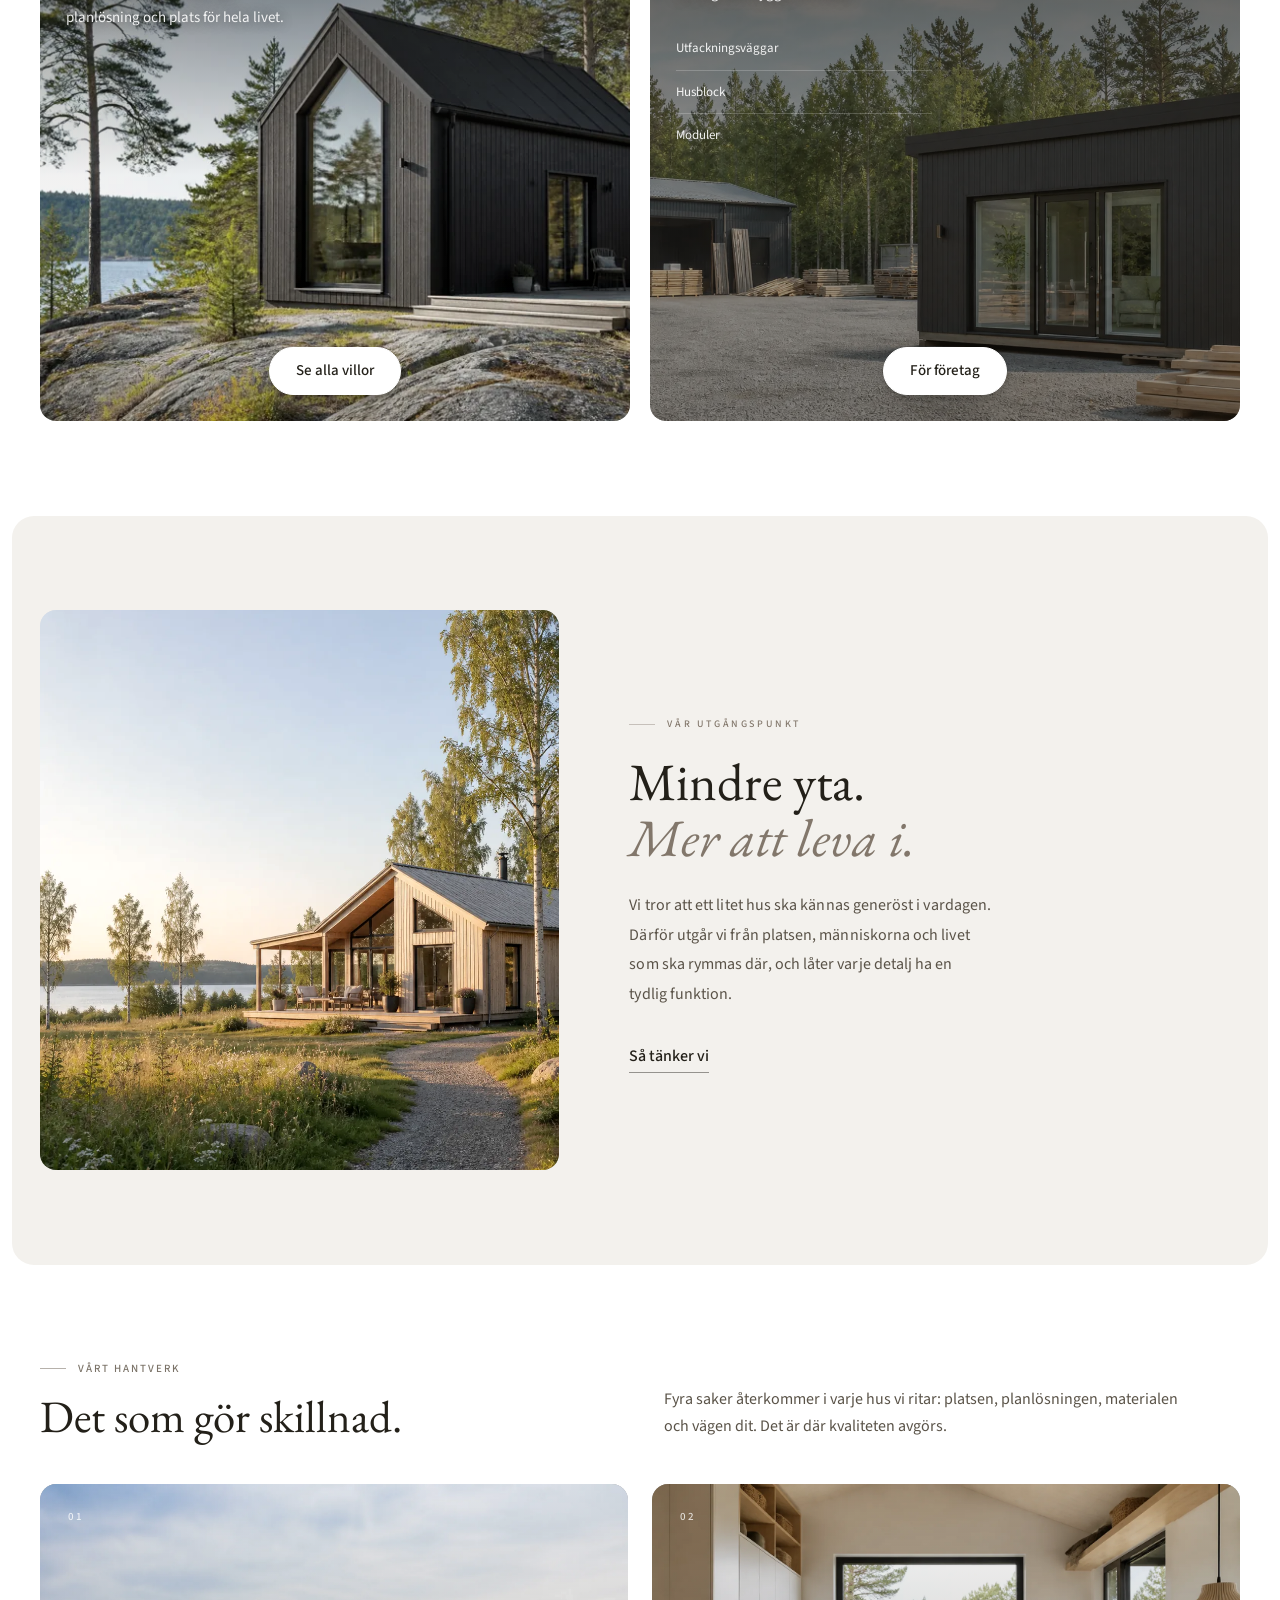
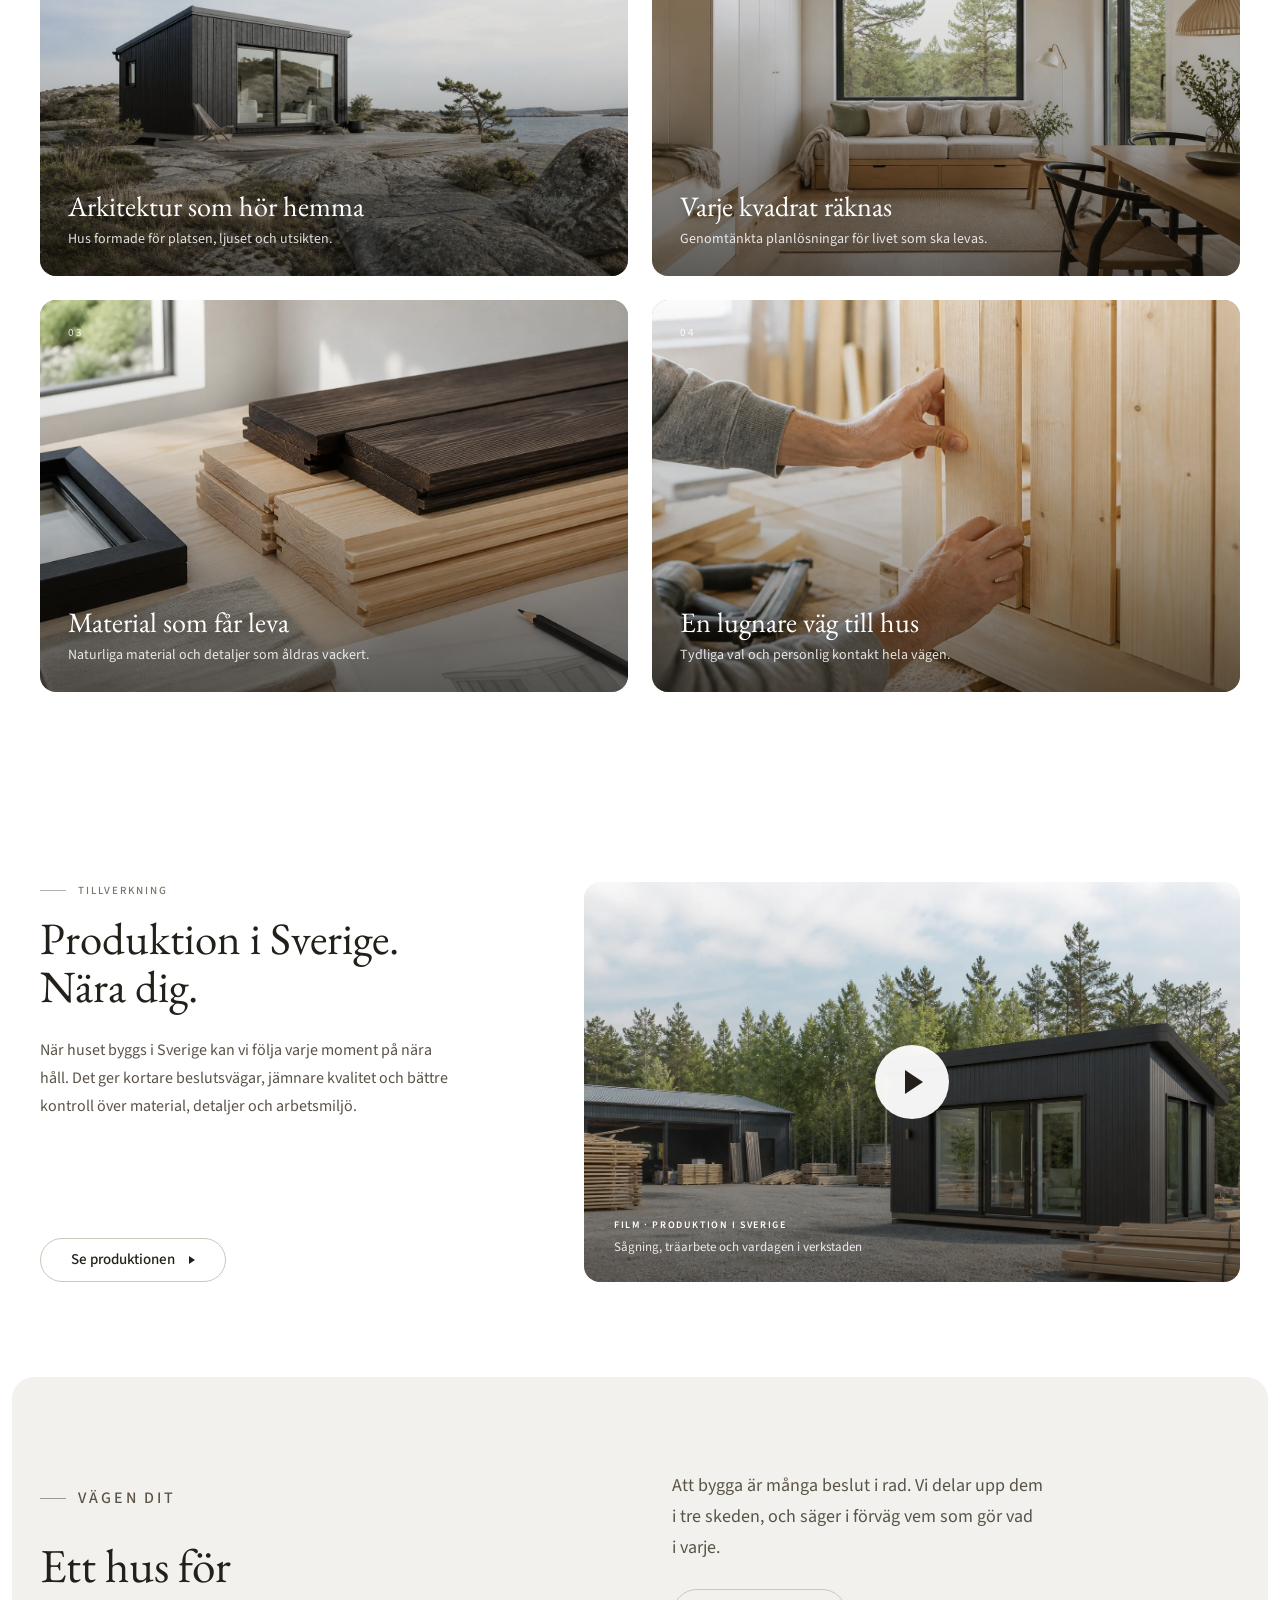
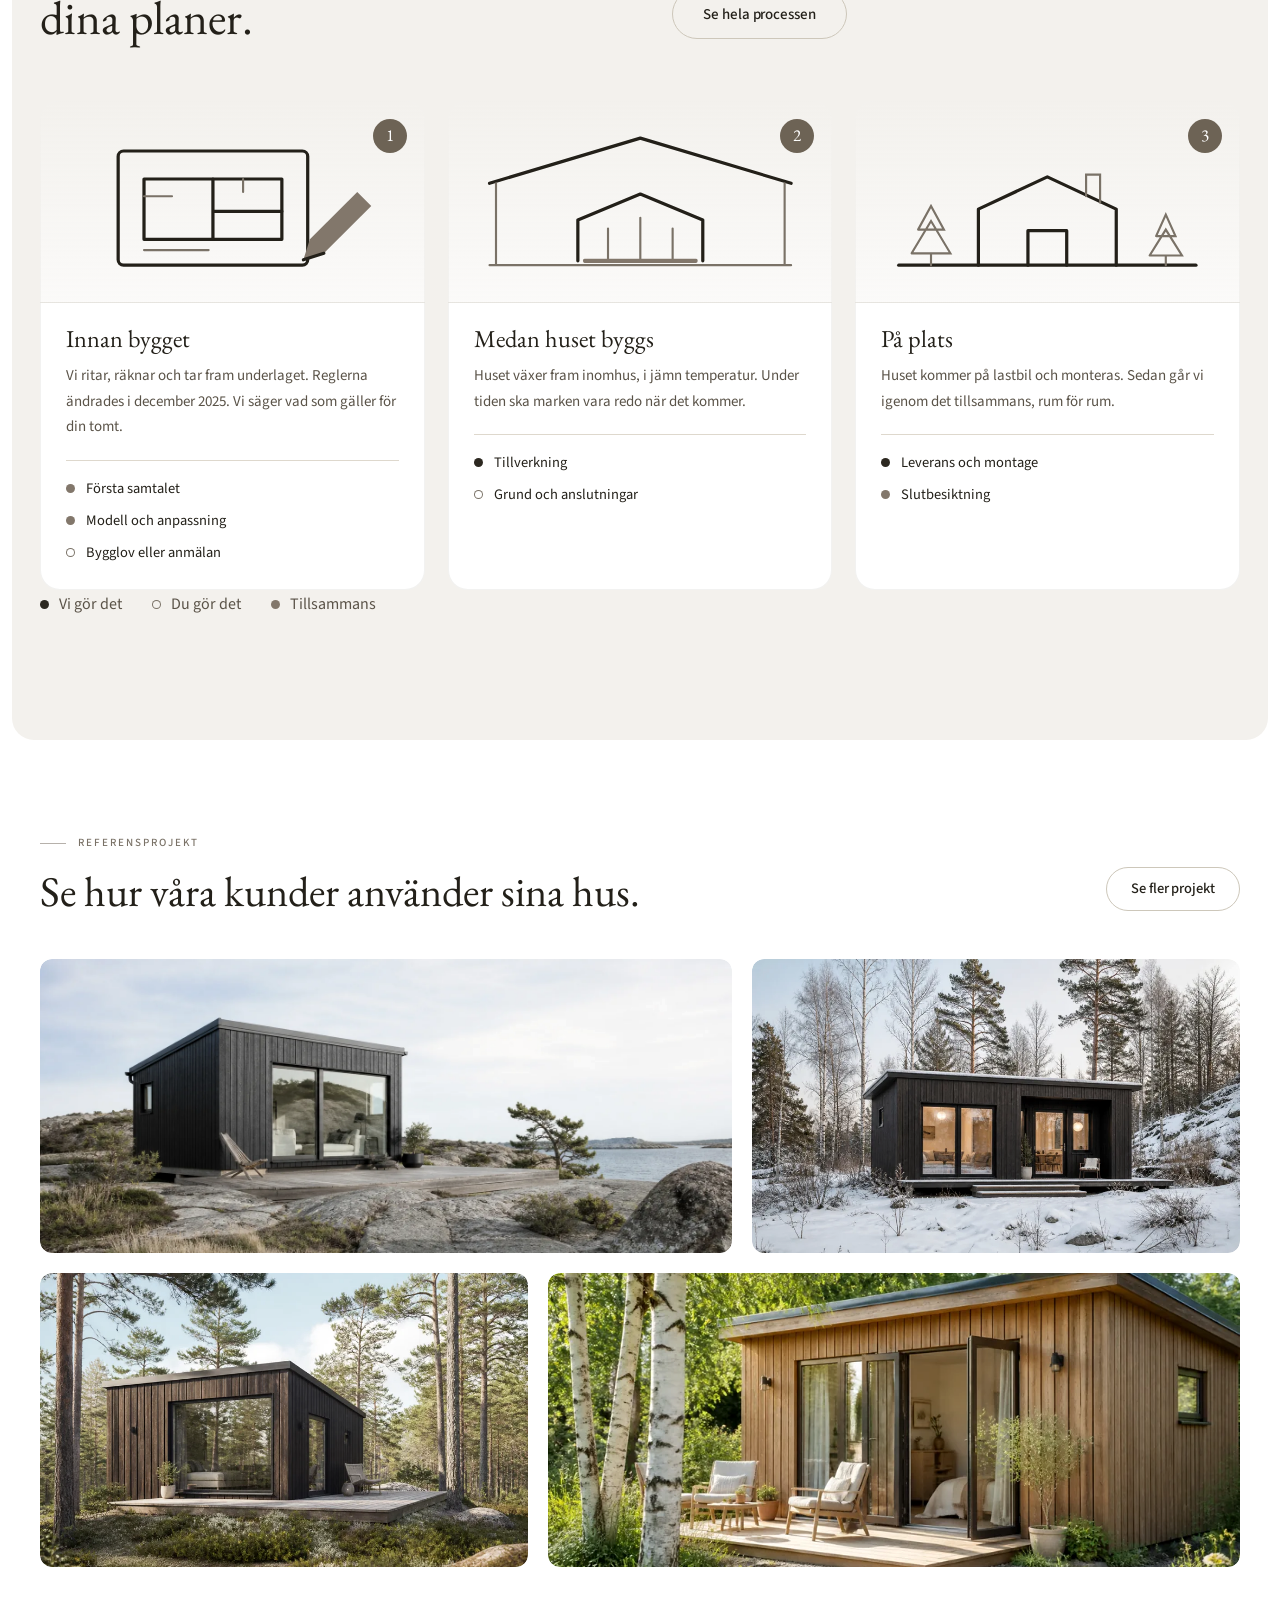
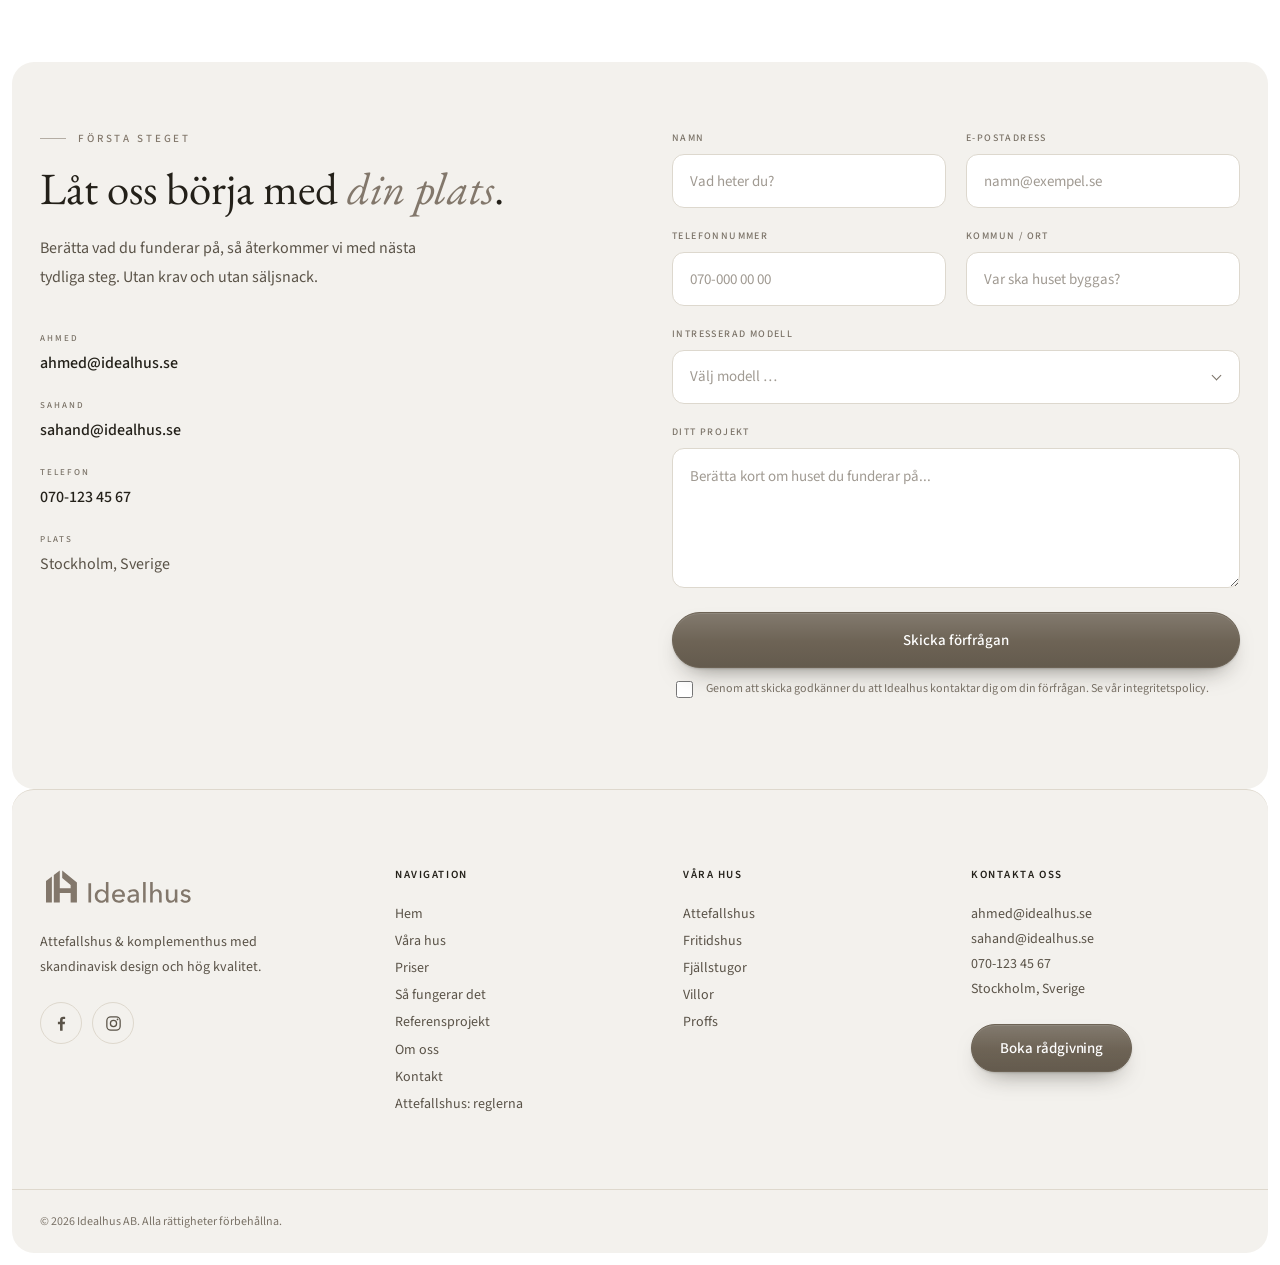
==== commit ab7e123b: "Tre fynd ur genomgangen av alla sidor proffs.html saknade id="innehall". Hopplanken langst upp - den" ====
--- a/index.html
+++ b/index.html
@@ -623,6 +623,7 @@
             <a href="referensprojekt.html">Referensprojekt</a>
             <a href="om-oss.html">Om oss</a>
             <a href="kontakt.html">Kontakt</a>
+            <a href="attefallshus-regler.html">Attefallshus: reglerna</a>
           </nav>
         </div>
 
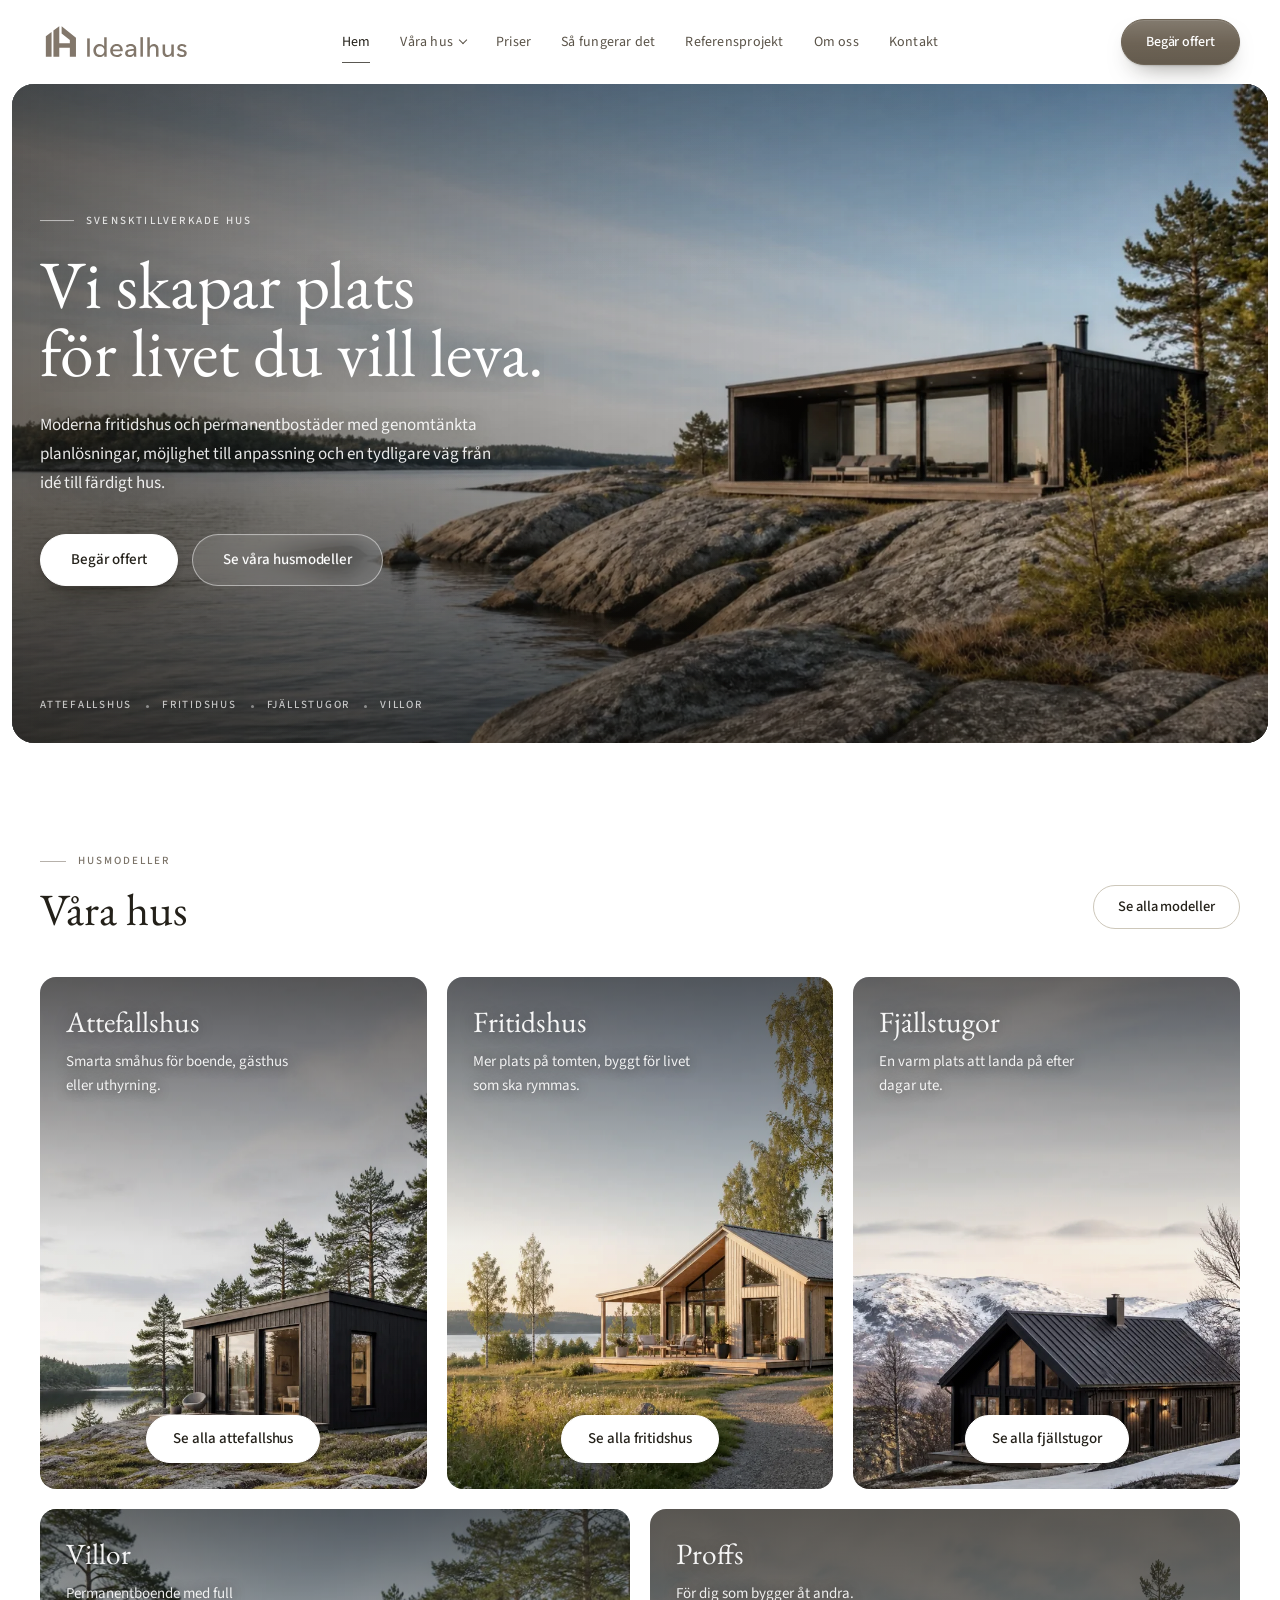
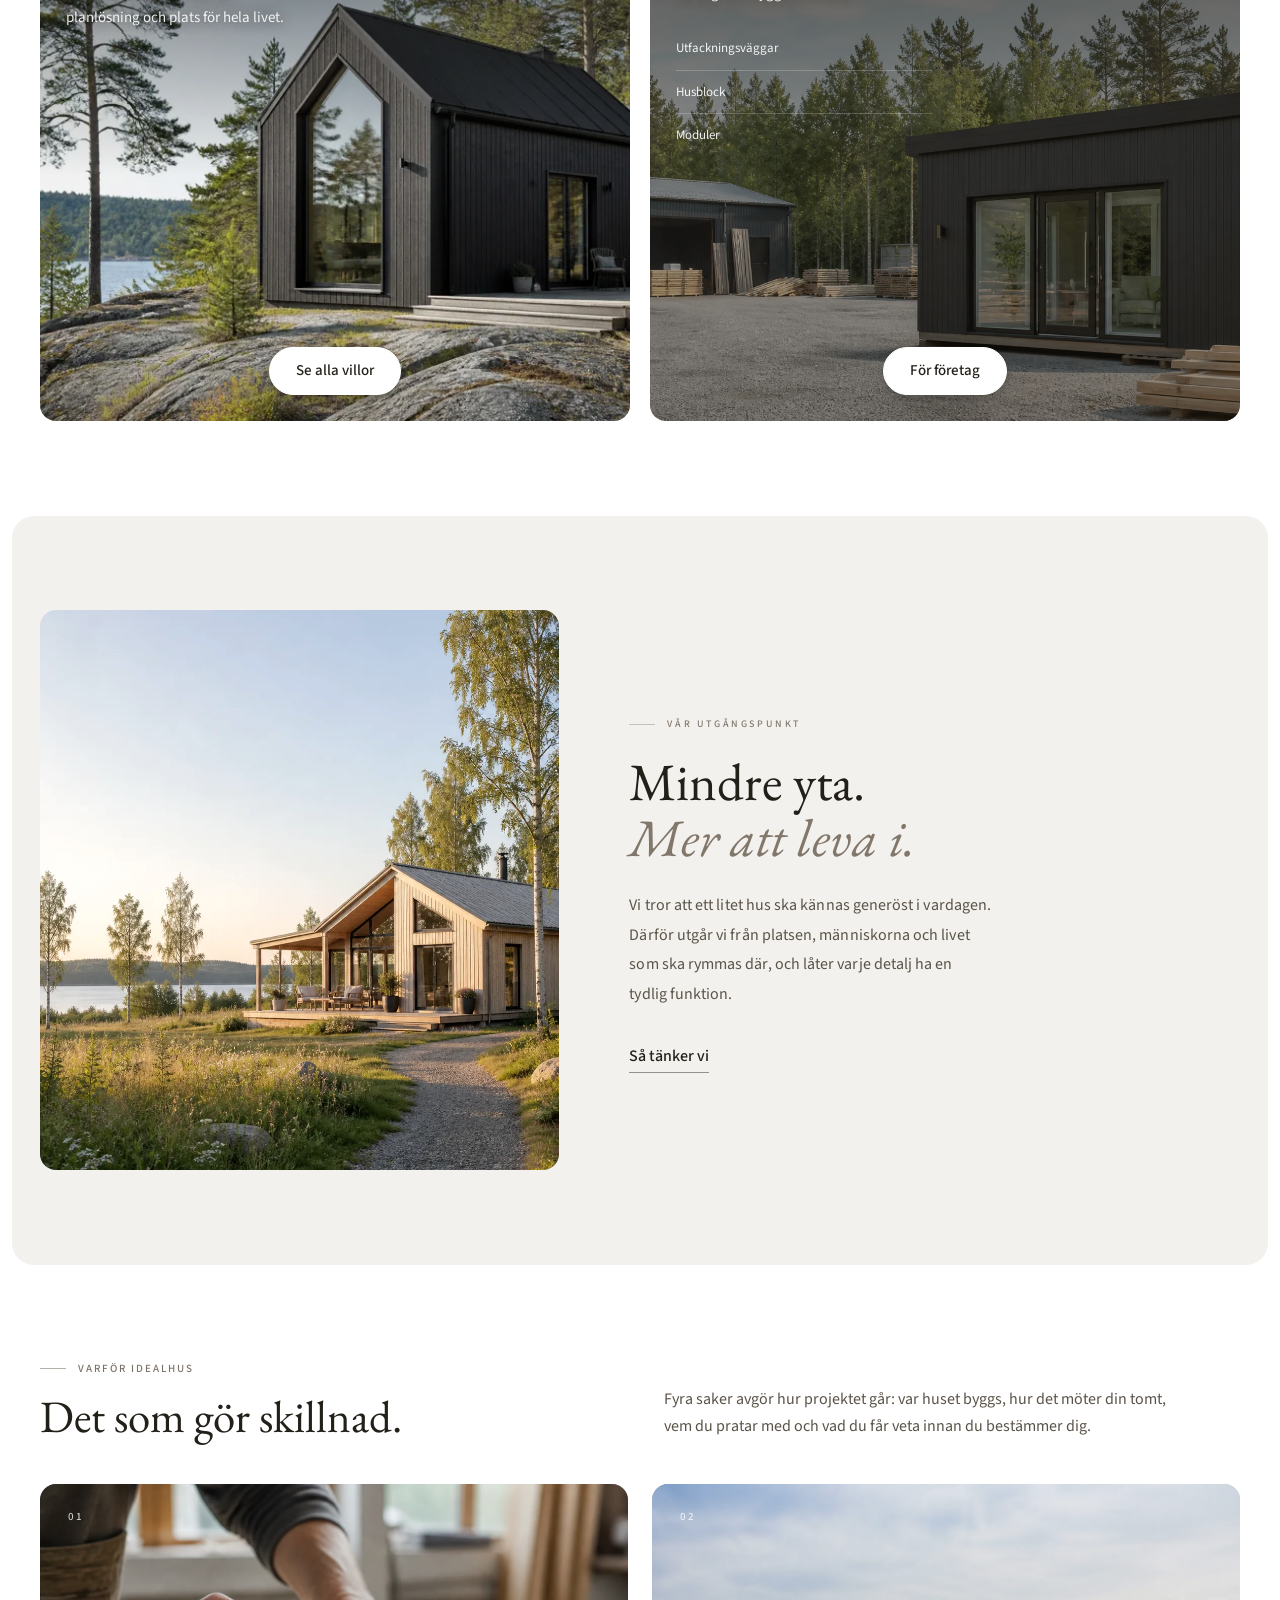
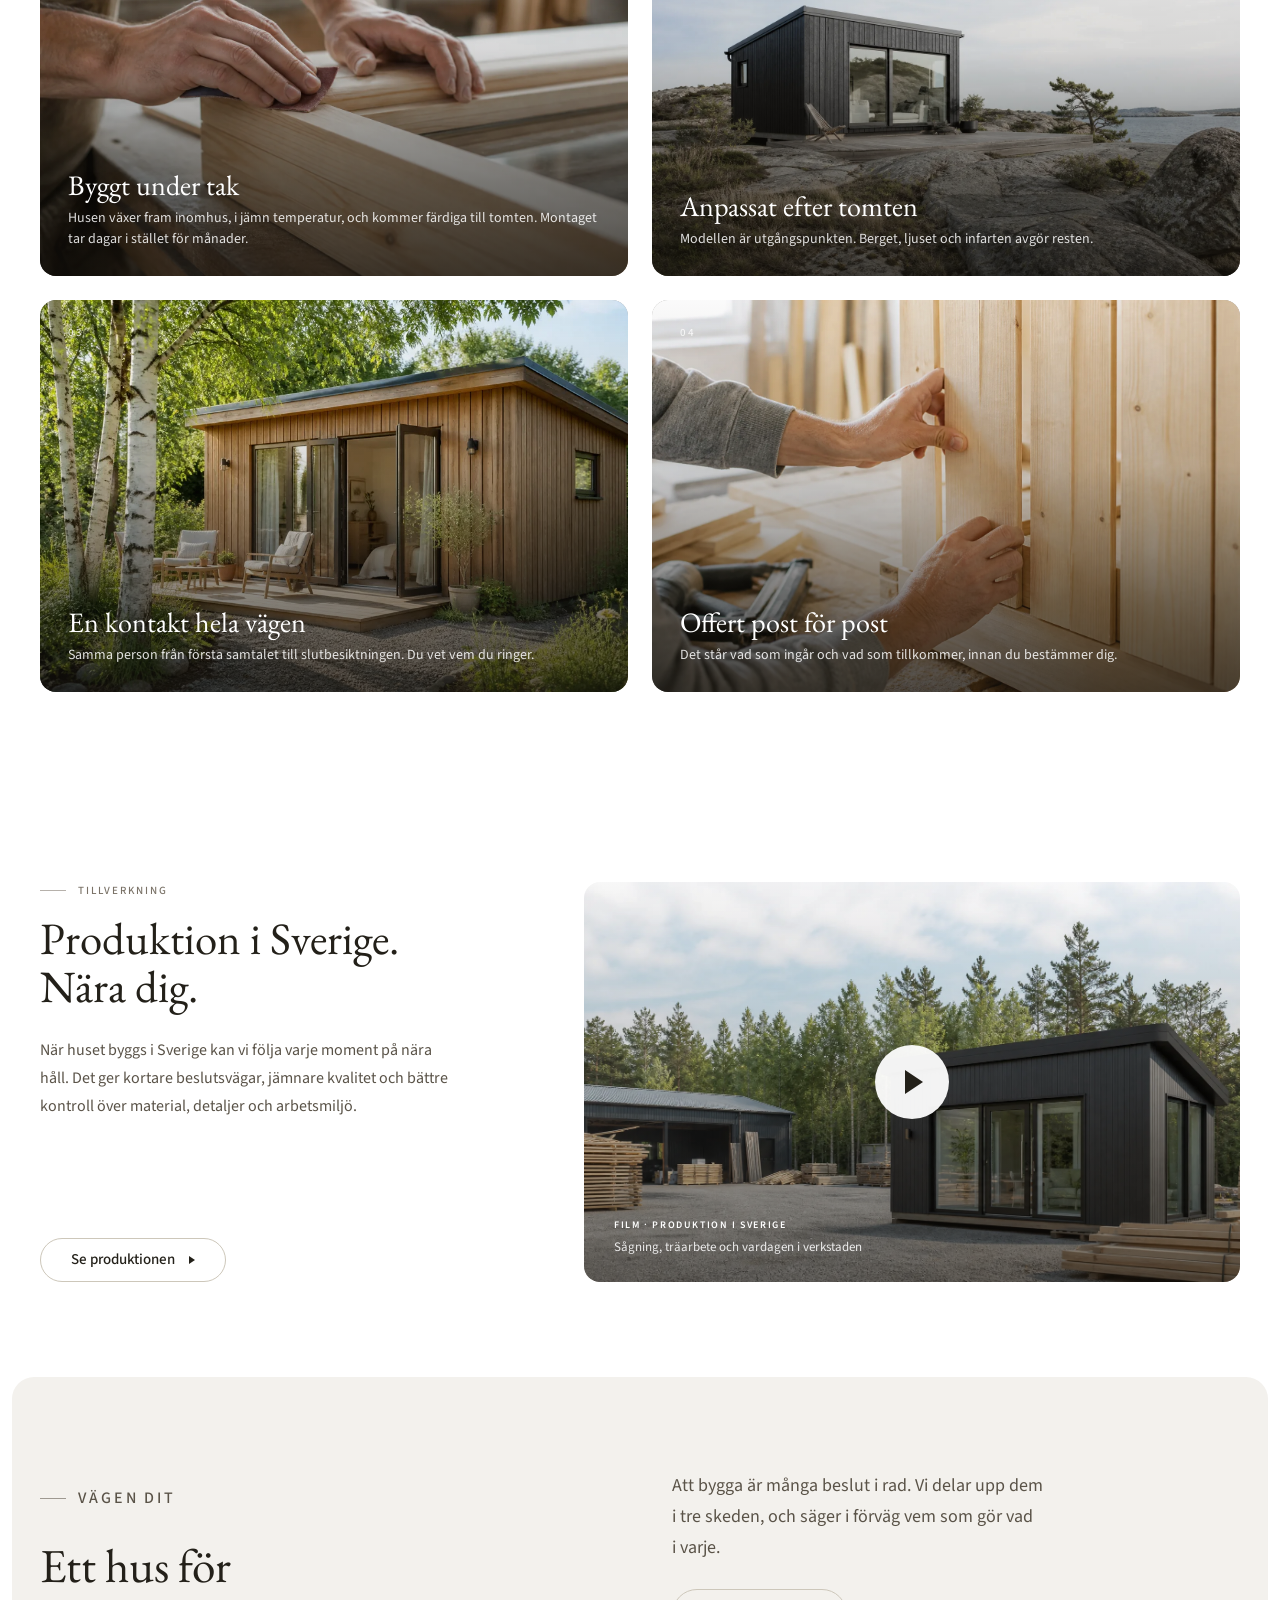
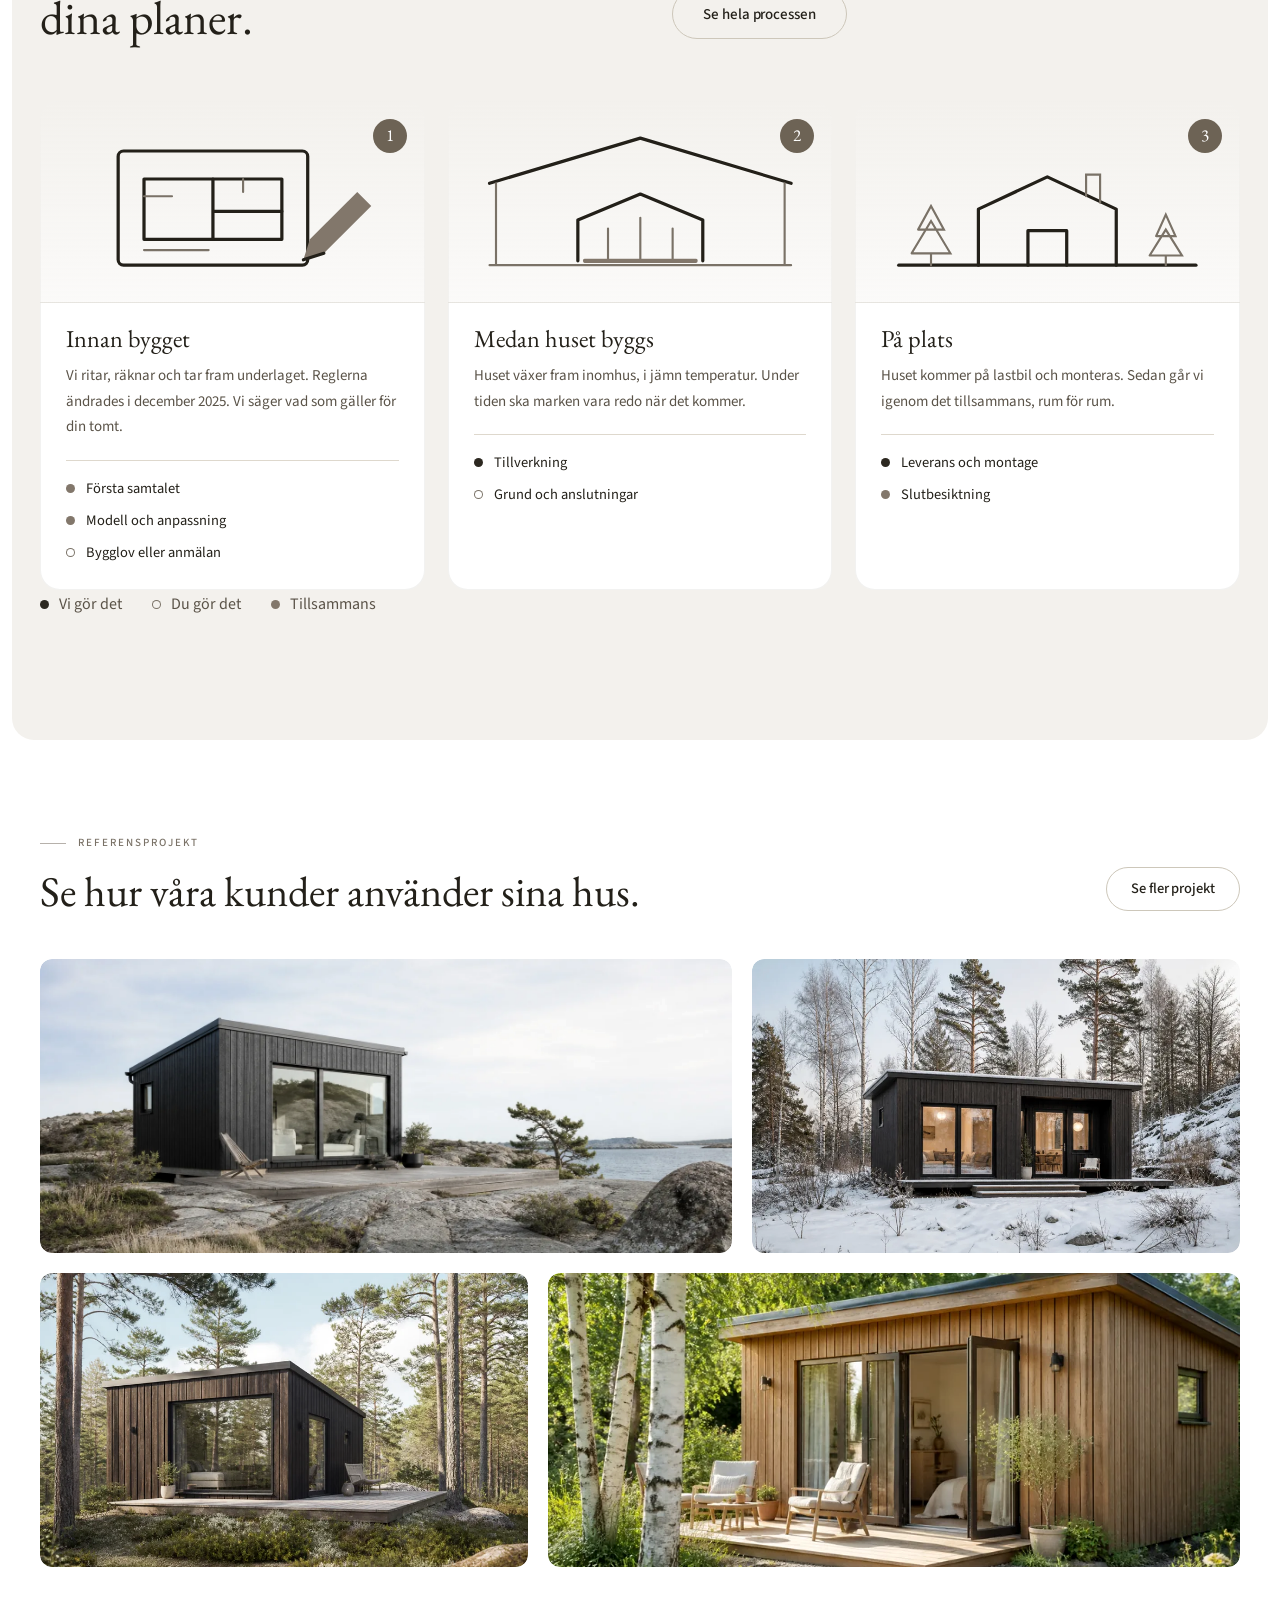
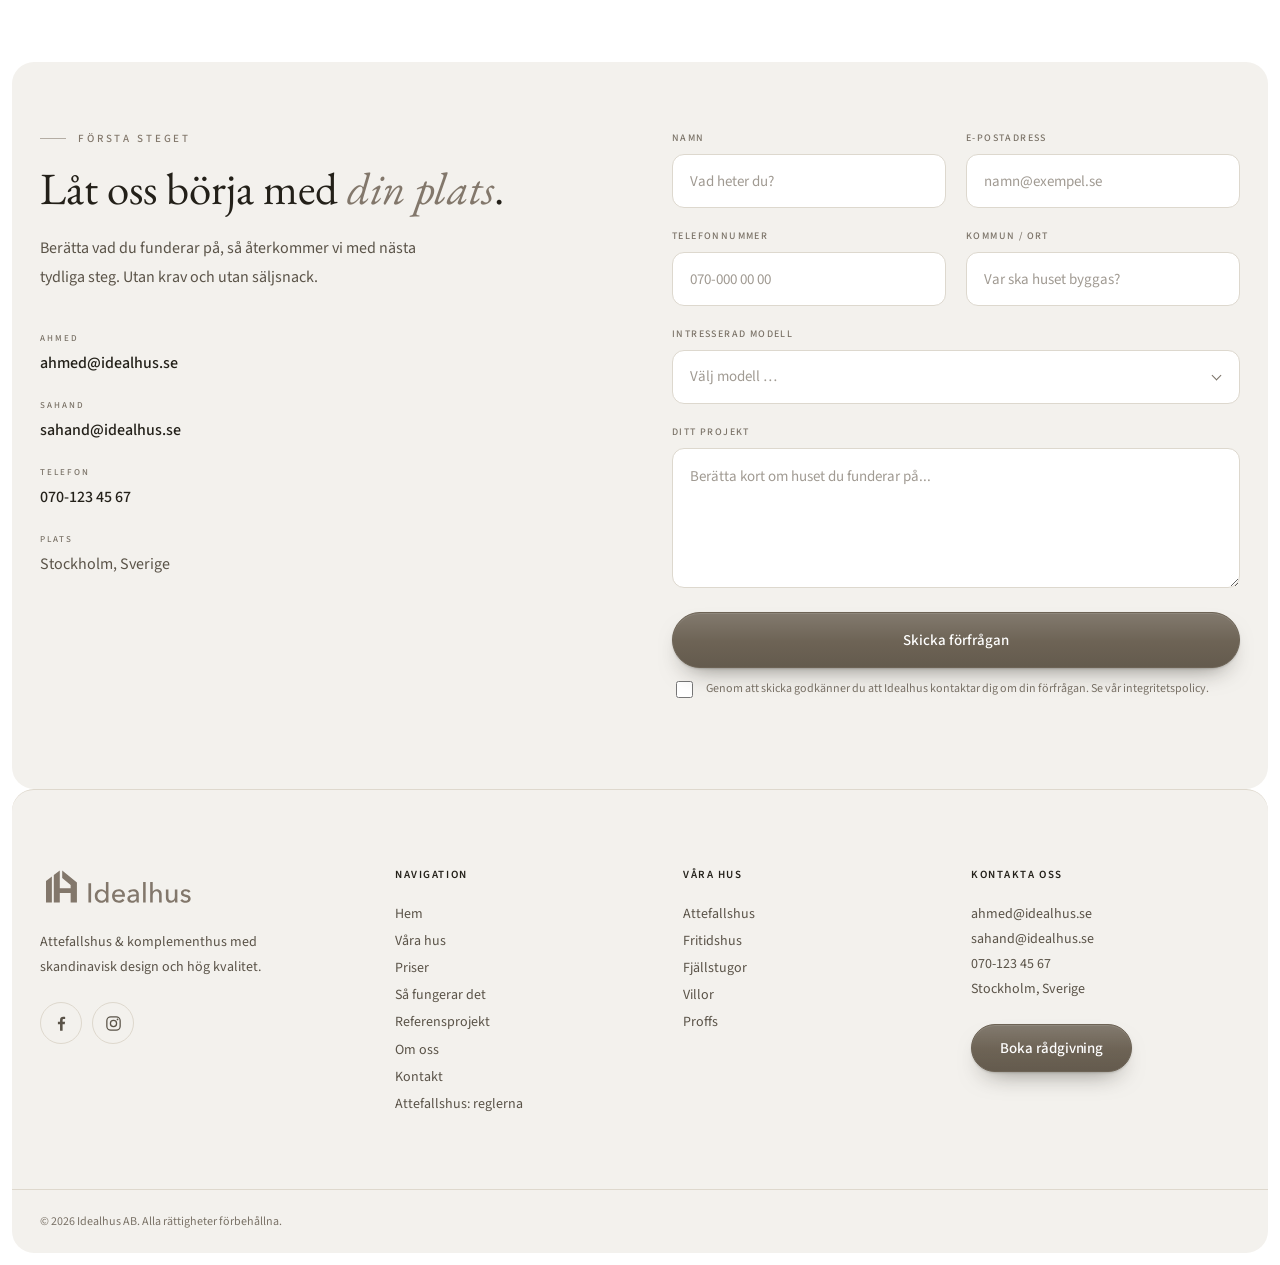
==== commit b5e790df: "Startsidan sager varfor, inte bara vad "Det som gor skillnad" bar fyra kort: arkitektur, planlosning" ====
--- a/index.html
+++ b/index.html
@@ -7,6 +7,8 @@
     <meta name="description" content="Idealhus formger och bygger attefallshus, fritidshus och fjällstugor med skandinavisk design, naturliga material och svensk tillverkning.">
     <meta name="theme-color" content="#2c2820">
     <link rel="icon" href="images/idealhus.svg" type="image/svg+xml">
+    <link rel="icon" href="favicon.ico" sizes="32x32">
+    <link rel="apple-touch-icon" href="apple-touch-icon.png">
     <link rel="canonical" href="https://dakotakrk.github.io/idealhus/">
 
     <meta property="og:type" content="website">
@@ -22,7 +24,7 @@
     <link rel="preconnect" href="https://fonts.gstatic.com" crossorigin>
     <link rel="stylesheet" href="https://fonts.googleapis.com/css2?family=EB+Garamond:ital,wght@0,400..600;1,400..600&family=Source+Sans+3:ital,wght@0,300..700;1,400&display=swap">
     <link rel="preload" as="image" href="images/hero-video-poster.webp" fetchpriority="high">
-    <link rel="stylesheet" href="styles.css?v=20260911e">
+    <link rel="stylesheet" href="styles.css?v=20260911f">
     <script type="application/ld+json">
     {
       "@context": "https://schema.org",
@@ -286,50 +288,51 @@
       <section class="feature-cards">
         <div class="feature-cards__header">
           <div>
-            <p class="section-label">Vårt hantverk</p>
+            <p class="section-label">Varför Idealhus</p>
             <h2 class="feature-cards__title">Det som gör skillnad.</h2>
           </div>
 
           <p class="feature-cards__intro">
-            Fyra saker återkommer i varje hus vi ritar: platsen, planlösningen,
-            materialen och vägen dit. Det är där kvaliteten avgörs.
+            Fyra saker avgör hur projektet går: var huset byggs, hur det möter
+            din tomt, vem du pratar med och vad du får veta innan du bestämmer
+            dig.
           </p>
         </div>
 
         <div class="feature-cards__grid">
           <article class="feature-card">
             <span class="feature-card__nr" aria-hidden="true">01</span>
+            <img class="feature-card__image" src="images/generated-craft-sanding-01.webp" loading="lazy" decoding="async" alt="Händer som slipar en fönsterkarm inne i verkstaden">
+            <div class="feature-card__content">
+              <h3 class="feature-card__title">Byggt under tak</h3>
+              <p class="feature-card__text">Husen växer fram inomhus, i jämn temperatur, och kommer färdiga till tomten. Montaget tar dagar i stället för månader.</p>
+            </div>
+          </article>
+
+          <article class="feature-card">
+            <span class="feature-card__nr" aria-hidden="true">02</span>
             <img class="feature-card__image" src="images/generated-house-coast-01.webp" loading="lazy" decoding="async" alt="Modernt hus på svenska klippor vid havet">
             <div class="feature-card__content">
-              <h3 class="feature-card__title">Arkitektur som hör hemma</h3>
-              <p class="feature-card__text">Hus formade för platsen, ljuset och utsikten.</p>
-            </div>
-          </article>
-
-          <article class="feature-card">
-            <span class="feature-card__nr" aria-hidden="true">02</span>
-            <img class="feature-card__image" src="images/generated-interior-01.webp" loading="lazy" decoding="async" alt="Ljus interiör i ett litet hus med smart planering">
-            <div class="feature-card__content">
-              <h3 class="feature-card__title">Varje kvadrat räknas</h3>
-              <p class="feature-card__text">Genomtänkta planlösningar för livet som ska levas.</p>
+              <h3 class="feature-card__title">Anpassat efter tomten</h3>
+              <p class="feature-card__text">Modellen är utgångspunkten. Berget, ljuset och infarten avgör resten.</p>
             </div>
           </article>
 
           <article class="feature-card">
             <span class="feature-card__nr" aria-hidden="true">03</span>
-            <img class="feature-card__image" src="images/generated-materials-01.webp" loading="lazy" decoding="async" alt="Materialprover med träpanel och fönsterdetalj">
+            <img class="feature-card__image" src="images/generated-house-garden-01.webp" loading="lazy" decoding="async" alt="Färdigt hus i en trädgård en sommardag">
             <div class="feature-card__content">
-              <h3 class="feature-card__title">Material som får leva</h3>
-              <p class="feature-card__text">Naturliga material och detaljer som åldras vackert.</p>
+              <h3 class="feature-card__title">En kontakt hela vägen</h3>
+              <p class="feature-card__text">Samma person från första samtalet till slutbesiktningen. Du vet vem du ringer.</p>
             </div>
           </article>
 
           <article class="feature-card">
             <span class="feature-card__nr" aria-hidden="true">04</span>
-            <img class="feature-card__image" src="images/generated-craft-cladding-01.webp" loading="lazy" decoding="async" alt="Händer som arbetar med träpanel i verkstad">
+            <img class="feature-card__image" src="images/generated-craft-cladding-01.webp" loading="lazy" decoding="async" alt="Händer som arbetar med träpanel i verkstaden">
             <div class="feature-card__content">
-              <h3 class="feature-card__title">En lugnare väg till hus</h3>
-              <p class="feature-card__text">Tydliga val och personlig kontakt hela vägen.</p>
+              <h3 class="feature-card__title">Offert post för post</h3>
+              <p class="feature-card__text">Det står vad som ingår och vad som tillkommer, innan du bestämmer dig.</p>
             </div>
           </article>
         </div>
--- a/styles.css
+++ b/styles.css
@@ -788,8 +788,9 @@
   background: linear-gradient(
     180deg,
     rgba(20, 17, 12, 0.02) 0%,
-    rgba(20, 17, 12, 0.16) 45%,
-    rgba(20, 17, 12, 0.62) 100%
+    rgba(20, 17, 12, 0.14) 42%,
+    rgba(20, 17, 12, 0.52) 76%,
+    rgba(20, 17, 12, 0.72) 100%
   );
   transition: opacity 0.5s var(--ease);
 }
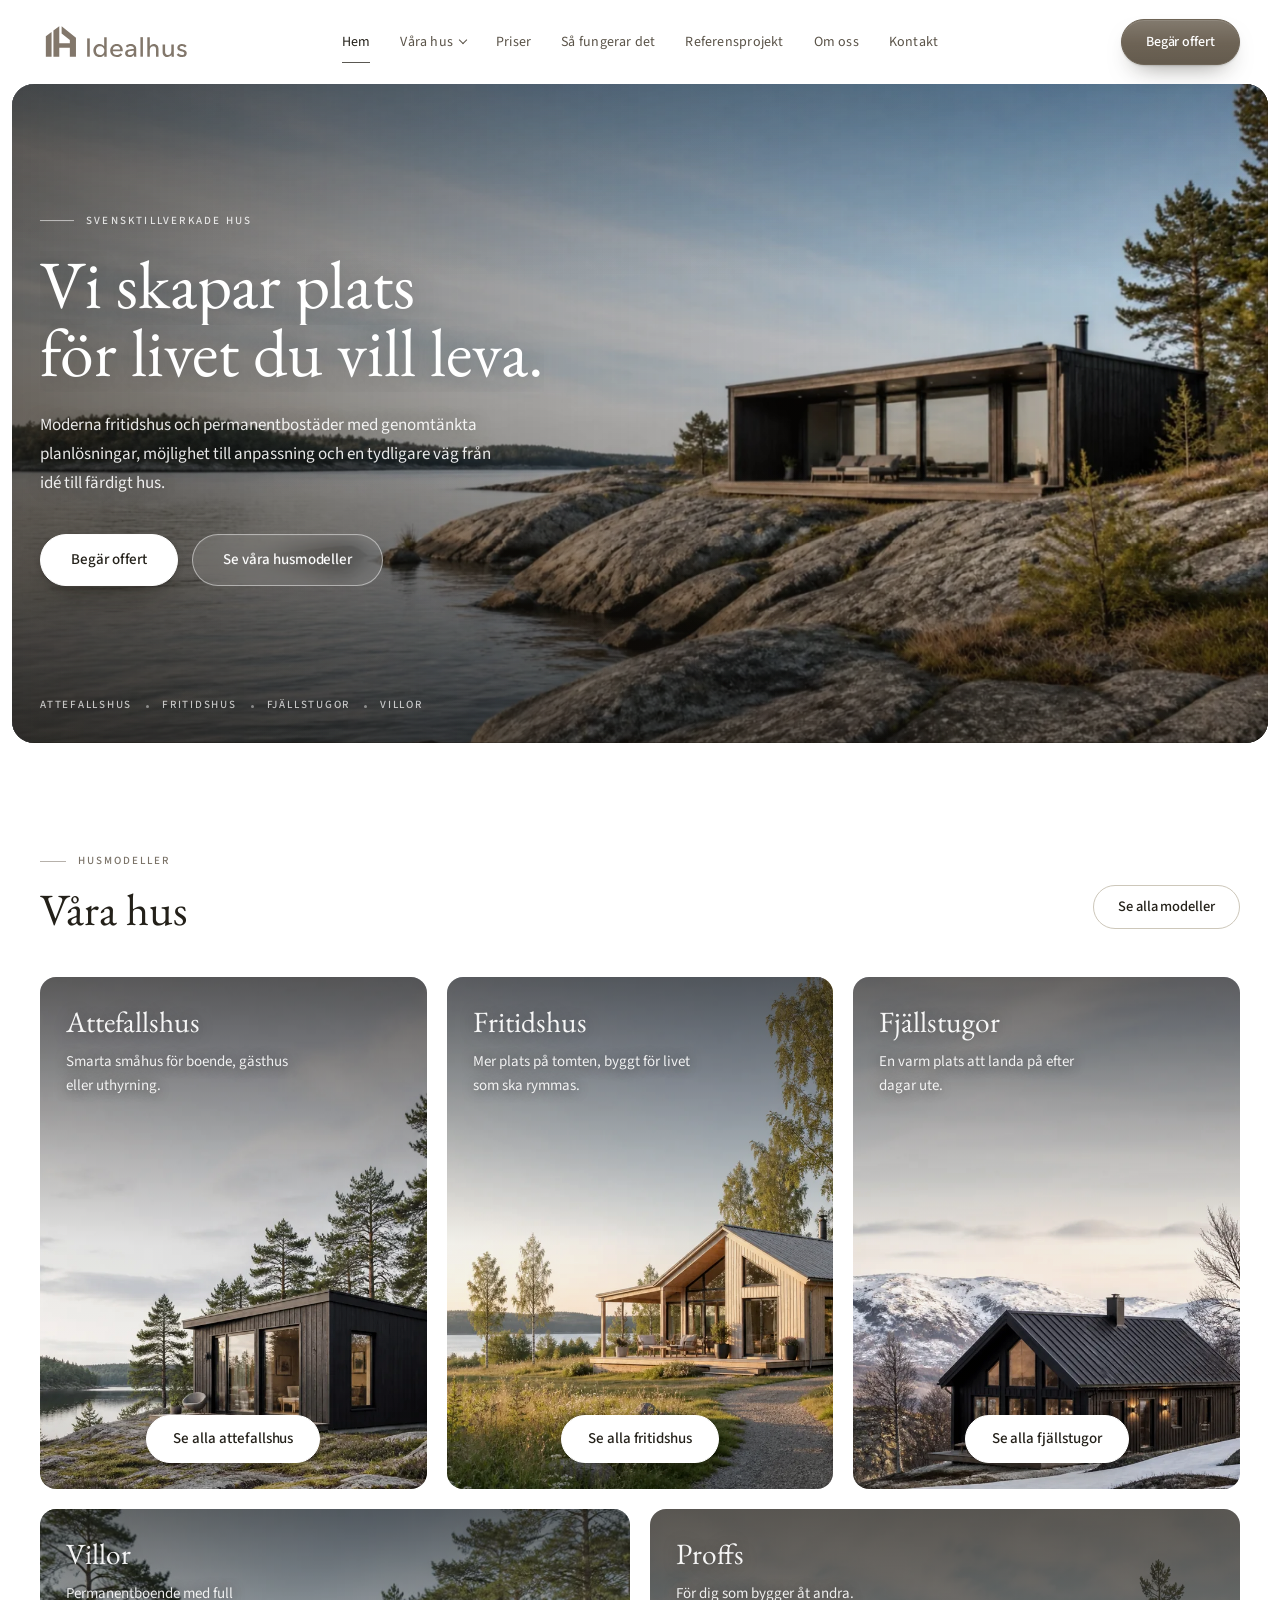
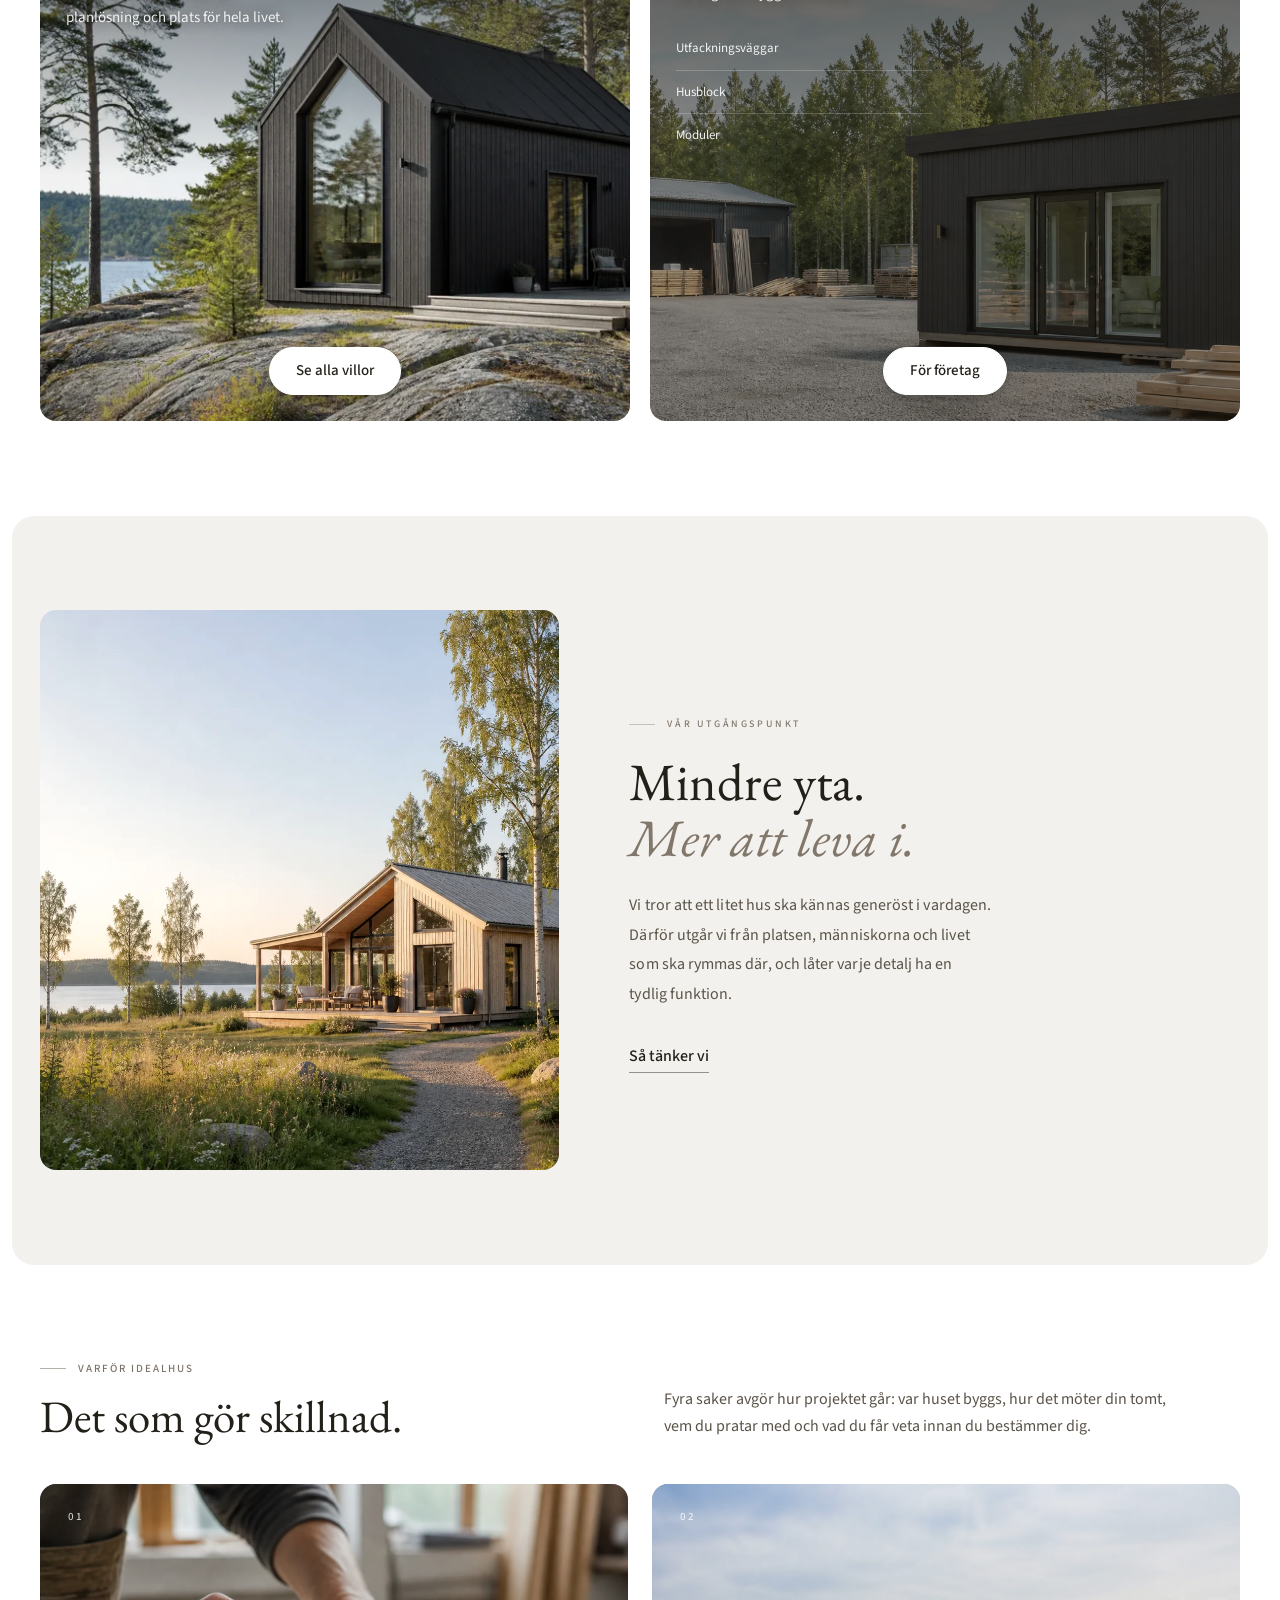
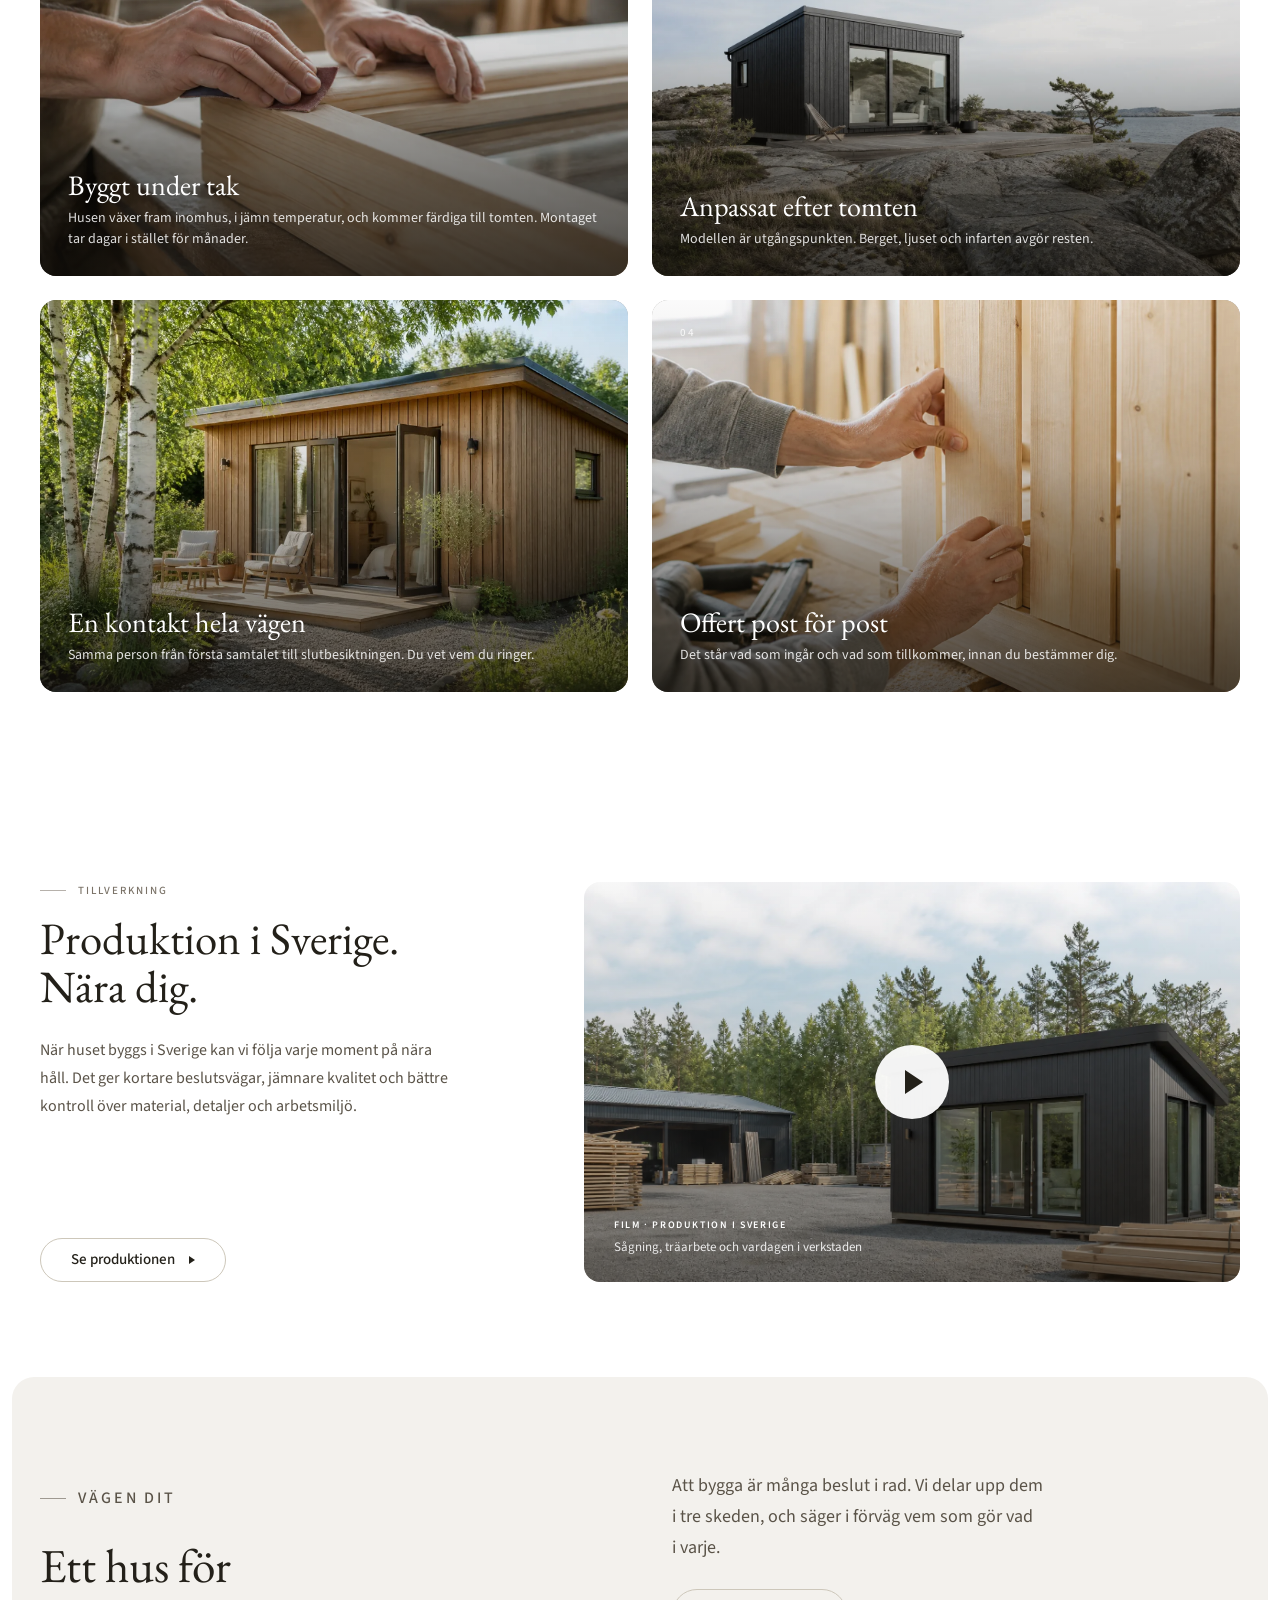
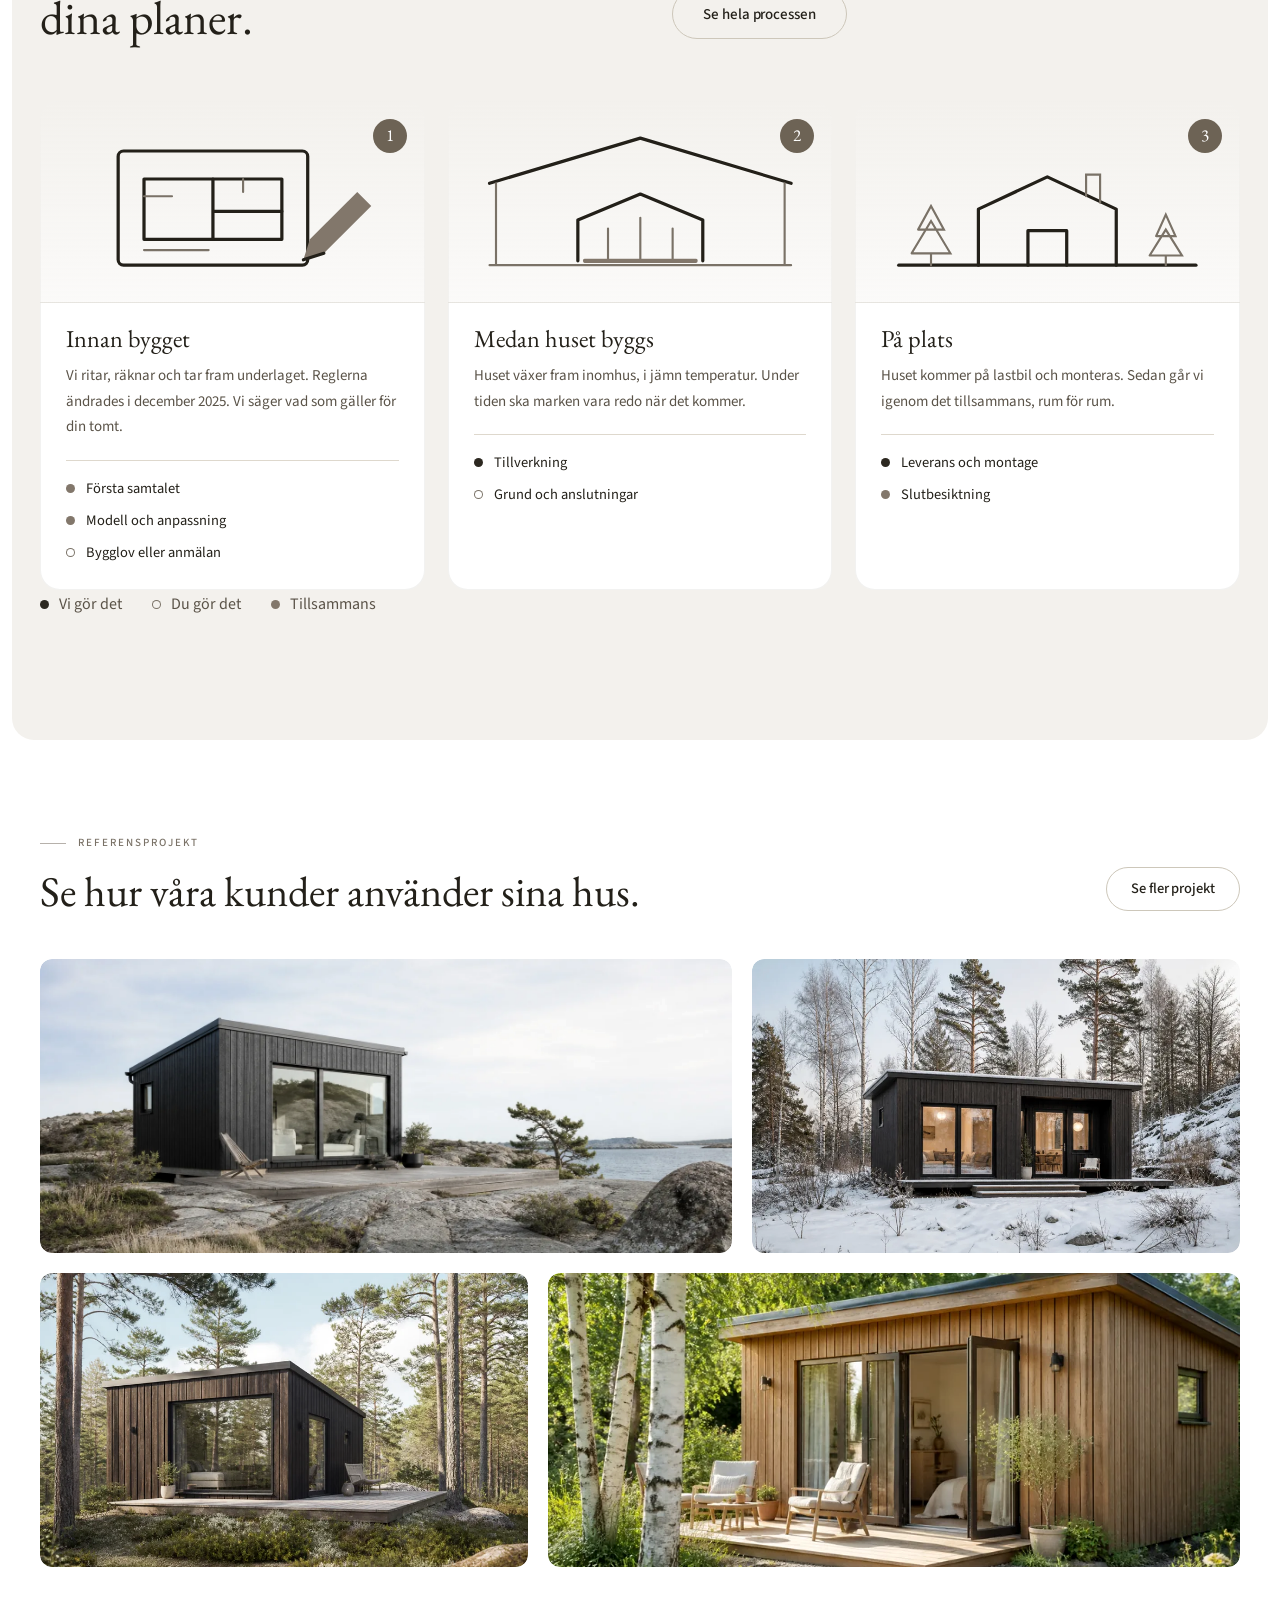
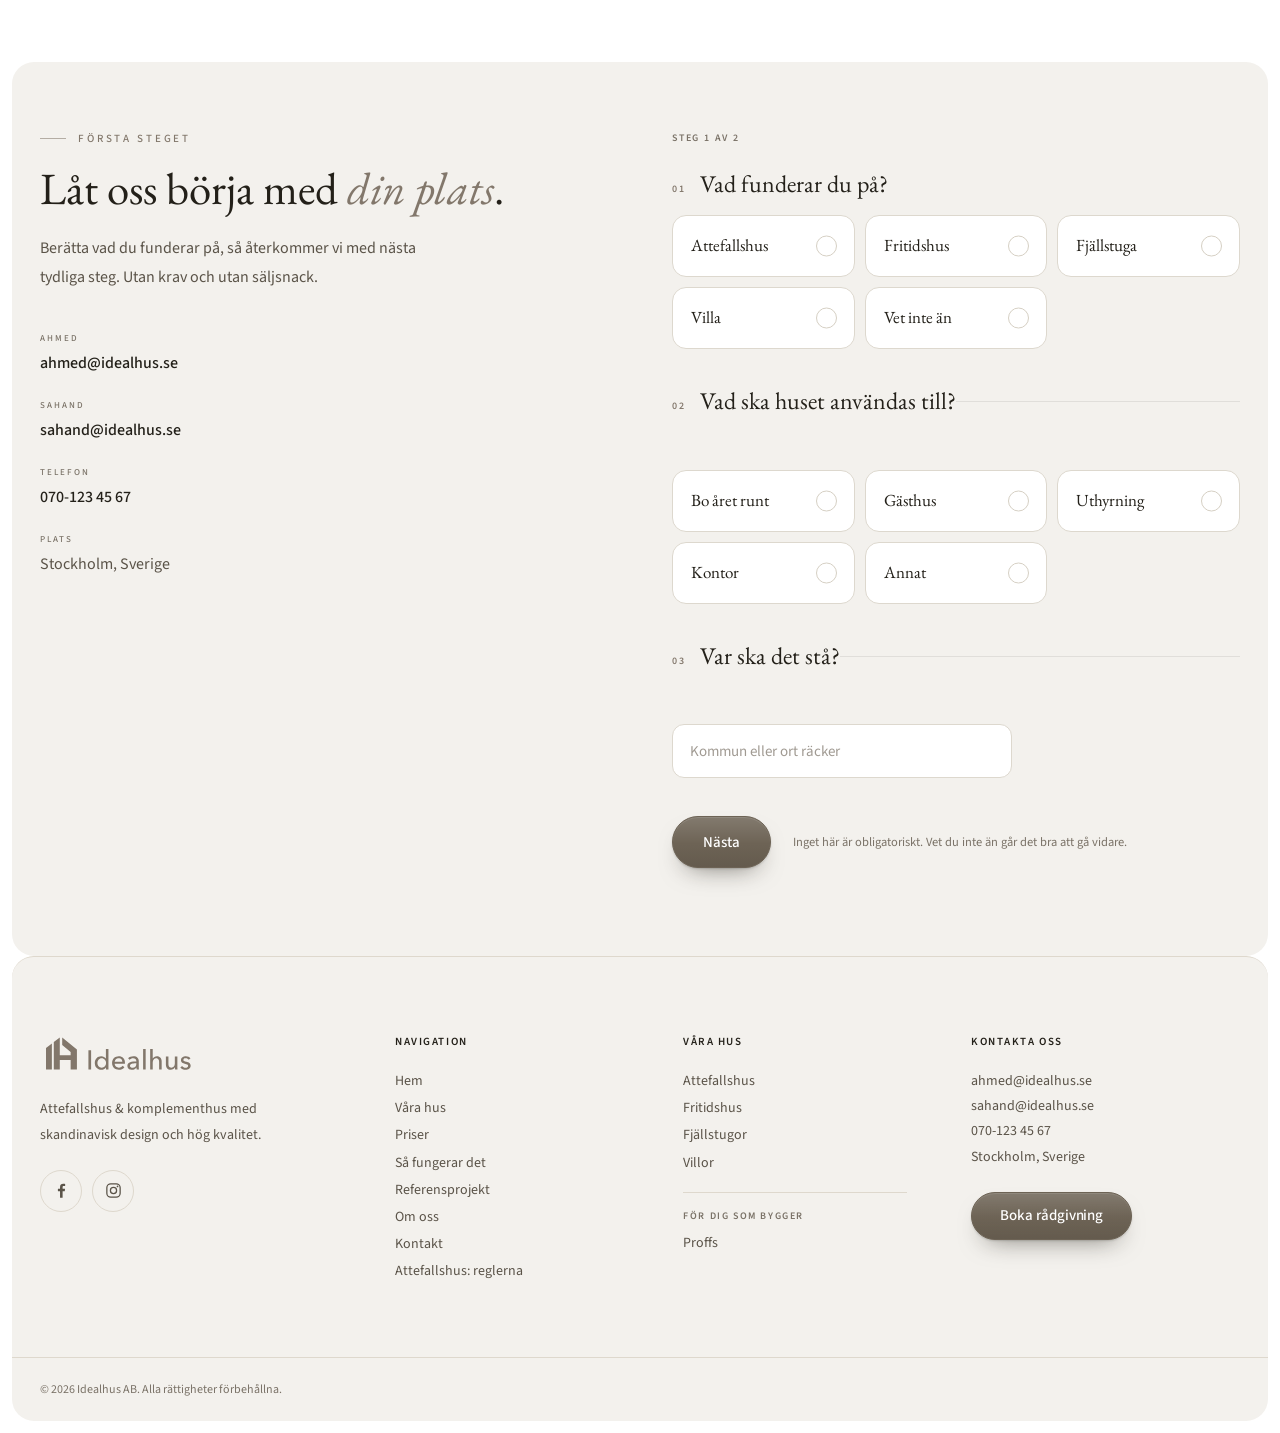
==== commit e95b5485: "Delad meny och ett kontaktformular i tva steg MENYN. Attefallshus, Fritidshus, Fjallstugor, Villor o" ====
--- a/index.html
+++ b/index.html
@@ -24,7 +24,7 @@
     <link rel="preconnect" href="https://fonts.gstatic.com" crossorigin>
     <link rel="stylesheet" href="https://fonts.googleapis.com/css2?family=EB+Garamond:ital,wght@0,400..600;1,400..600&family=Source+Sans+3:ital,wght@0,300..700;1,400&display=swap">
     <link rel="preload" as="image" href="images/hero-video-poster.webp" fetchpriority="high">
-    <link rel="stylesheet" href="styles.css?v=20260911f">
+    <link rel="stylesheet" href="styles.css?v=20260911j">
     <script type="application/ld+json">
     {
       "@context": "https://schema.org",
@@ -54,6 +54,7 @@
           <div class="main-nav__item" data-dropdown>
             <button class="main-nav__link main-nav__toggle" type="button" aria-expanded="false" aria-controls="undermeny-hus">Våra hus<span class="main-nav__pil" aria-hidden="true"></span></button>
             <div class="main-nav__sub" id="undermeny-hus">
+              <p class="main-nav__sub-etikett">För dig som ska bo</p>
               <a href="attefallshus.html">
                 <img src="images/generated-category-attefallshus-card.webp" alt="" loading="lazy" decoding="async">
                 <span>
@@ -82,6 +83,7 @@
                   <em>Permanentboende, full planlösning</em>
                 </span>
               </a>
+              <p class="main-nav__sub-etikett main-nav__sub-etikett--delad">För dig som bygger</p>
               <a href="proffs.html">
                 <img src="images/generated-production-yard-01.webp" alt="" loading="lazy" decoding="async">
                 <span>
@@ -89,7 +91,6 @@
                   <em>Väggar, block och moduler</em>
                 </span>
               </a>
-              <a class="main-nav__sub-alla" href="attefallshus.html">Se alla modeller</a>
             </div>
           </div>
           <a class="main-nav__link" href="priser.html">Priser</a>
@@ -118,6 +119,7 @@
           <a href="fritidshus.html">Fritidshus</a>
           <a href="fjallstugor.html">Fjällstugor</a>
           <a href="villor.html">Villor</a>
+          <span class="mobile-nav__under">För dig som bygger</span>
           <a href="proffs.html">Proffs</a>
         </div>
         <a href="priser.html">Priser</a>
@@ -536,55 +538,84 @@
           </div>
 
           <form class="contact-form" id="kontaktformular" method="post" novalidate>
-            <div class="contact-form__row">
+            <p class="contact-form__steg" data-raknare hidden>Steg <span>1</span> av 2</p>
+
+            <div class="contact-form__del" data-del="1">
+              <fieldset class="valgrupp">
+                <legend>Vad funderar du på?</legend>
+                <div class="valgrupp__rad">
+                <label class="val"><input type="radio" name="hustyp" value="Attefallshus"><span>Attefallshus</span></label>
+                <label class="val"><input type="radio" name="hustyp" value="Fritidshus"><span>Fritidshus</span></label>
+                <label class="val"><input type="radio" name="hustyp" value="Fjällstuga"><span>Fjällstuga</span></label>
+                <label class="val"><input type="radio" name="hustyp" value="Villa"><span>Villa</span></label>
+                <label class="val"><input type="radio" name="hustyp" value="Vet inte än"><span>Vet inte än</span></label>
+                </div>
+              </fieldset>
+
+              <fieldset class="valgrupp">
+                <legend>Vad ska huset användas till?</legend>
+                <div class="valgrupp__rad">
+                <label class="val"><input type="radio" name="anvandning" value="Bo året runt"><span>Bo året runt</span></label>
+                <label class="val"><input type="radio" name="anvandning" value="Gästhus"><span>Gästhus</span></label>
+                <label class="val"><input type="radio" name="anvandning" value="Uthyrning"><span>Uthyrning</span></label>
+                <label class="val"><input type="radio" name="anvandning" value="Kontor"><span>Kontor</span></label>
+                <label class="val"><input type="radio" name="anvandning" value="Annat"><span>Annat</span></label>
+                </div>
+              </fieldset>
+
+              <fieldset class="valgrupp valgrupp--falt">
+                <legend>Var ska det stå?</legend>
+                <p class="field">
+                  <label class="field__dold" for="field-city">Kommun eller ort</label>
+                  <input id="field-city" type="text" name="city" autocomplete="address-level2" placeholder="Kommun eller ort räcker">
+                </p>
+              </fieldset>
+
+              <div class="contact-form__vidare">
+                <button class="contact-form__nasta" type="button" data-nasta>Nästa</button>
+                <p class="contact-form__hjalp">
+                  Inget här är obligatoriskt. Vet du inte än går det bra att gå vidare.
+                </p>
+              </div>
+            </div>
+
+            <div class="contact-form__del" data-del="2">
+              <p class="contact-form__tillbaka">
+                <button type="button" data-tillbaka>Tillbaka</button>
+              </p>
+
+              <div class="contact-form__row">
+                <p class="field">
+                  <label for="field-name">Namn</label>
+                  <input id="field-name" type="text" name="name" autocomplete="name" required placeholder="Vad heter du?">
+                </p>
+                <p class="field">
+                  <label for="field-email">E-postadress</label>
+                  <input id="field-email" type="email" name="email" autocomplete="email" required placeholder="namn@exempel.se">
+                </p>
+              </div>
+
               <p class="field">
-                <label for="field-name">Namn</label>
-                <input id="field-name" type="text" name="name" autocomplete="name" required placeholder="Vad heter du?">
-              </p>
-              <p class="field">
-                <label for="field-email">E-postadress</label>
-                <input id="field-email" type="email" name="email" autocomplete="email" required placeholder="namn@exempel.se">
-              </p>
-            </div>
-
-            <div class="contact-form__row">
-              <p class="field">
-                <label for="field-phone">Telefonnummer</label>
+                <label for="field-phone">Telefonnummer <em>frivilligt</em></label>
                 <input id="field-phone" type="tel" name="phone" autocomplete="tel" placeholder="070-000 00 00">
               </p>
+
               <p class="field">
-                <label for="field-city">Kommun / ort</label>
-                <input id="field-city" type="text" name="city" autocomplete="address-level2" placeholder="Var ska huset byggas?">
+                <label for="field-message">Något mer vi bör veta? <em>frivilligt</em></label>
+                <textarea id="field-message" name="message" placeholder="Sluttande tomt, trång infart, ungefär när det ska stå klart..."></textarea>
               </p>
-            </div>
-
-            <p class="field">
-              <label for="field-model">Intresserad modell</label>
-              <select id="field-model" name="model">
-                <option value="">Välj modell …</option>
-                <option>Attefallshus</option>
-                <option>Fritidshus</option>
-                <option>Fjällstuga</option>
-                <option>Eget projekt med egna ritningar</option>
-                <option>Hjälp mig välja</option>
-              </select>
-            </p>
-
-            <p class="field">
-              <label for="field-message">Ditt projekt</label>
-              <textarea id="field-message" name="message" placeholder="Berätta kort om huset du funderar på..."></textarea>
-            </p>
-
-            <!-- Lockbete for spambottar: doljs for besokare, ska alltid vara tom. -->
-            <input class="contact-form__honey" type="text" name="_honey" tabindex="-1" autocomplete="off" aria-hidden="true">
-
-            <div class="contact-form__bottom">
-              <button type="submit">Skicka förfrågan</button>
-
-              <label class="contact-form__check">
-                <input type="checkbox" name="consent" required>
-                <span>Genom att skicka godkänner du att Idealhus kontaktar dig om din förfrågan. Se vår <a href="integritetspolicy.html">integritetspolicy</a>.</span>
-              </label>
+
+              <!-- Lockbete for spambottar: doljs for besokare, ska alltid vara tom. -->
+              <input class="contact-form__honey" type="text" name="_honey" tabindex="-1" autocomplete="off" aria-hidden="true">
+
+              <div class="contact-form__bottom">
+                <button type="submit">Skicka förfrågan</button>
+
+                <label class="contact-form__check">
+                  <input type="checkbox" name="consent" required>
+                  <span>Genom att skicka godkänner du att Idealhus kontaktar dig om din förfrågan. Se vår <a href="integritetspolicy.html">integritetspolicy</a>.</span>
+                </label>
+              </div>
             </div>
 
             <p class="contact-form__status" role="status" aria-live="polite" hidden></p>
@@ -637,6 +668,7 @@
             <a href="fritidshus.html">Fritidshus</a>
             <a href="fjallstugor.html">Fjällstugor</a>
             <a href="villor.html">Villor</a>
+            <span class="site-footer__etikett">För dig som bygger</span>
             <a href="proffs.html">Proffs</a>
           </nav>
         </div>
@@ -715,6 +747,35 @@
         var status = form.querySelector('.contact-form__status');
         var knappText = button.textContent;
 
+        // Tva steg. Utan skript star bada oppna, sa formularet fungerar
+        // anda - doljningen gors har, inte i markupen.
+        var delar = form.querySelectorAll('.contact-form__del');
+        var raknare = form.querySelector('[data-raknare]');
+        var knappNasta = form.querySelector('[data-nasta]');
+        var knappTillbaka = form.querySelector('[data-tillbaka]');
+
+        function visaSteg(nr) {
+          delar[0].hidden = nr !== 1;
+          delar[1].hidden = nr !== 2;
+          if (raknare) {
+            raknare.hidden = false;
+            raknare.querySelector('span').textContent = nr;
+          }
+        }
+
+        if (delar.length === 2 && knappNasta) {
+          visaSteg(1);
+          knappNasta.addEventListener('click', function () {
+            visaSteg(2);
+            form.elements.name.focus();
+          });
+          if (knappTillbaka) {
+            knappTillbaka.addEventListener('click', function () {
+              visaSteg(1);
+            });
+          }
+        }
+
         function visaFel(falt, meddelande) {
           var wrap = falt.closest('.field') || falt.closest('.contact-form__check');
           if (!wrap) return;
@@ -786,6 +847,8 @@
             'E-post: ' + v('email'),
             'Telefon: ' + (v('phone') || '-'),
             'Ort: ' + (v('city') || '-'),
+            'Funderar pa: ' + (v('hustyp') || '-'),
+            'Ska anvandas till: ' + (v('anvandning') || '-'),
             '',
             v('message') || '(inget meddelande)'
           ];
--- a/styles.css
+++ b/styles.css
@@ -196,6 +196,7 @@
 .header-button,
 .hero__link,
 .contact-form button[type="submit"],
+.contact-form__nasta,
 .site-footer__button,
 .model-price__button,
 .contact-page-hero__button,
@@ -228,6 +229,7 @@
    for platt fyllning. */
 .header-button,
 .contact-form button[type="submit"],
+.contact-form__nasta,
 .site-footer__button,
 .contact-page-hero__button,
 .cta-bar__button,
@@ -242,6 +244,7 @@
 
 .header-button:hover,
 .contact-form button[type="submit"]:hover,
+.contact-form__nasta:hover,
 .site-footer__button:hover,
 .contact-page-hero__button:hover,
 .cta-bar__button:hover,
@@ -258,6 +261,7 @@
 .header-button:active,
 .hero__link:active,
 .contact-form button[type="submit"]:active,
+.contact-form__nasta:active,
 .site-footer__button:active,
 .model-price__button:active,
 .contact-page-hero__button:active,
@@ -2297,37 +2301,6 @@
   color: var(--logo);
 }
 
-/* Sista raden ar en vanlig lank, utan bild. */
-.main-nav__sub .main-nav__sub-alla {
-  margin-top: 6px;
-  padding: 14px 12px 6px;
-  display: flex;
-  align-items: center;
-  gap: 9px;
-  grid-template-columns: none;
-  border-top: 1px solid var(--line);
-  border-radius: 0;
-  font-size: 10px;
-  font-weight: 600;
-  letter-spacing: 0.16em;
-  text-transform: uppercase;
-  color: var(--ink);
-}
-
-.main-nav__sub .main-nav__sub-alla::after {
-  content: "\2192";
-  font-size: 13px;
-  letter-spacing: 0;
-  transition: transform 0.35s var(--ease);
-}
-
-.main-nav__sub .main-nav__sub-alla:hover {
-  background: transparent;
-}
-
-.main-nav__sub .main-nav__sub-alla:hover::after {
-  transform: translateX(4px);
-}
 
 
 /* ------------------------------------------------------------
@@ -5258,7 +5231,8 @@
 .site-footer__button,
 .category-filter a,
 .filter button,
-.contact-form button[type="submit"] {
+.contact-form button[type="submit"],
+.contact-form__nasta {
   -webkit-tap-highlight-color: transparent;
 }
 
@@ -5274,7 +5248,8 @@
 .site-footer__button:active,
 .category-filter a:active,
 .filter button:active,
-.contact-form button[type="submit"]:active {
+.contact-form button[type="submit"]:active,
+.contact-form__nasta:active {
   transform: translateY(1px) scale(0.985);
   transition-duration: 0.09s;
 }
@@ -6073,7 +6048,6 @@
 .house-types__all::after,
 .reference-projects__all::after,
 .house-card__link::after,
-.main-nav__sub .main-nav__sub-alla::after,
 .model-card__link::after,
 .quiet-break__link::after,
 .house-card__list a::after {
@@ -8126,6 +8100,7 @@
    ------------------------------------------------------------ */
 .header-button,
 .contact-form button[type="submit"],
+.contact-form__nasta,
 .site-footer__button,
 .contact-page-hero__button,
 .cta-bar__button,
@@ -8140,7 +8115,9 @@
 .header-button,
 .header-button:hover,
 .contact-form button[type="submit"],
+.contact-form__nasta,
 .contact-form button[type="submit"]:hover,
+.contact-form__nasta:hover,
 .site-footer__button,
 .site-footer__button:hover,
 .contact-page-hero__button,
@@ -8158,6 +8135,7 @@
 /* 2. Skenet. Ligger bakom texten men framfor fyllningen. */
 .header-button::after,
 .contact-form button[type="submit"]::after,
+.contact-form__nasta::after,
 .site-footer__button::after,
 .contact-page-hero__button::after,
 .cta-bar__button::after {
@@ -8182,6 +8160,7 @@
 /* 3. Nedtrycket. Ljuset vaxer ur mitten och slocknar langsamt. */
 .header-button::before,
 .contact-form button[type="submit"]::before,
+.contact-form__nasta::before,
 .site-footer__button::before,
 .contact-page-hero__button::before,
 .cta-bar__button::before,
@@ -8203,6 +8182,7 @@
 
 .header-button:active::before,
 .contact-form button[type="submit"]:active::before,
+.contact-form__nasta:active::before,
 .site-footer__button:active::before,
 .contact-page-hero__button:active::before,
 .cta-bar__button:active::before,
@@ -8477,3 +8457,312 @@
     animation: none;
   }
 }
+
+/* ------------------------------------------------------------
+   Delad meny: privat och foretag (2026-09-08)
+   Attefallshus, Fritidshus, Fjallstugor, Villor och Proffs stod som
+   fem jamnstallda val. Men Proffs saljer utfackningsvaggar, husblock
+   och moduler till andra som bygger - inte ett hus att bo i. Nu bar
+   listan tva etiketter i stallet, pa alla tre stallen den visas.
+   ------------------------------------------------------------ */
+.main-nav__sub-etikett {
+  margin: 2px 0 4px;
+  padding: 4px 12px 4px 9px;
+  font-size: 10px;
+  font-weight: 600;
+  letter-spacing: 0.16em;
+  text-transform: uppercase;
+  color: var(--ink-faint);
+}
+
+.main-nav__sub-etikett--delad {
+  margin-top: 10px;
+  padding-top: 14px;
+  border-top: 1px solid var(--line);
+}
+
+/* Sidfotens huslista ar ett rutnat - etiketten blir en egen rad. */
+.site-footer__etikett {
+  margin: 14px 0 4px;
+  padding-top: 14px;
+  border-top: 1px solid var(--line);
+  font-size: 10px;
+  font-weight: 600;
+  letter-spacing: 0.16em;
+  text-transform: uppercase;
+  color: var(--ink-faint);
+}
+
+/* Pillerraden pa kategorisidorna: en lodrat linje i stallet for en
+   etikett. Raden ar smal och rullar i sidled pa mobil - en rubrik mitt
+   i den hade brutit den. */
+.category-filter__delare {
+  align-self: center;
+  width: 1px;
+  height: 22px;
+  margin: 0 4px;
+  background: var(--line);
+}
+
+@media (max-width: 1040px) {
+  .mobile-nav__grupp > .mobile-nav__under {
+    margin-top: 14px;
+    padding-top: 12px;
+    border-top: 1px solid rgba(222, 219, 211, 0.6);
+  }
+}
+
+/* ------------------------------------------------------------
+   Kontaktformularet i tva steg (2026-09-08)
+   Sex falt lag oppna pa en gang. Bara tre var obligatoriska, men det
+   syns inte pa ett formular - det ser ut som en blankett, och en
+   blankett skjuter man upp. Forsta steget ar nu tre fragor man svarar
+   pa genom att trycka.
+
+   Andra rundan: forsta forsoket var tio sma piller i tva hogar. Det
+   ar en enkat, och det ar det billigaste formsprak som finns. Fragorna
+   ar numrerade som processavsnittets steg, rubrikerna ar serif, och
+   svaren ar brickor stora nog att lasa - med en ring till hoger som
+   fylls nar man valt, sa valet syns aven for den som inte ser fargen.
+   ------------------------------------------------------------ */
+.contact-form__steg {
+  margin: 0 0 4px;
+  font-size: 10px;
+  font-weight: 600;
+  letter-spacing: 0.18em;
+  text-transform: uppercase;
+  color: var(--ink-faint);
+}
+
+.contact-form__del {
+  display: grid;
+  gap: clamp(26px, 3vw, 38px);
+}
+
+/* display i en egen regel slar ut webblasarens [hidden] - utan den har
+   raden ligger steg tva kvar synligt under steg ett. */
+.contact-form__del[hidden] {
+  display: none;
+}
+
+/* --- Fragorna ------------------------------------------------ */
+.contact-form__del[data-del="1"] {
+  counter-reset: fraga;
+}
+
+.valgrupp {
+  margin: 0;
+  padding: 0;
+  border: 0;
+  counter-increment: fraga;
+}
+
+.valgrupp + .valgrupp {
+  padding-top: clamp(26px, 3vw, 38px);
+  border-top: 1px solid rgba(35, 32, 25, 0.09);
+}
+
+.valgrupp legend {
+  padding: 0;
+  margin-bottom: 16px;
+  display: flex;
+  align-items: baseline;
+  gap: 14px;
+  font-family: var(--serif);
+  font-size: clamp(20px, 1.9vw, 24px);
+  font-weight: 400;
+  line-height: 1.2;
+  color: var(--ink);
+}
+
+.valgrupp legend::before {
+  content: "0" counter(fraga);
+  font-family: var(--sans);
+  font-size: 10px;
+  font-weight: 600;
+  letter-spacing: 0.18em;
+  color: var(--logo);
+}
+
+/* --- Brickorna ----------------------------------------------- */
+.valgrupp__rad {
+  display: grid;
+  grid-template-columns: repeat(auto-fit, minmax(158px, 1fr));
+  gap: 10px;
+}
+
+/* Radioknappen ar kvar for tangentbord och skarmlasare men ritas inte.
+   Den far inte doljas med display:none - da forsvinner den ur
+   tabbordningen och ur formularets varden. */
+.val input {
+  position: absolute;
+  width: 1px;
+  height: 1px;
+  margin: -1px;
+  padding: 0;
+  overflow: hidden;
+  clip-path: inset(50%);
+  white-space: nowrap;
+}
+
+.val span {
+  position: relative;
+  min-height: 62px;
+  padding: 14px 46px 14px 18px;
+  display: flex;
+  align-items: center;
+  border: 1px solid #ddd8ce;
+  border-radius: 14px;
+  background: #ffffff;
+  font-family: var(--serif);
+  font-size: 17px;
+  line-height: 1.25;
+  color: var(--ink);
+  cursor: pointer;
+  transition: border-color 0.35s var(--ease), background 0.35s var(--ease),
+    box-shadow 0.35s var(--ease), transform 0.35s var(--ease);
+}
+
+/* Ringen till hoger. Den bar valet aven for den som inte ser
+   skillnaden mellan vit och sandfargad platta. */
+.val span::before {
+  content: "";
+  position: absolute;
+  right: 17px;
+  top: 50%;
+  width: 19px;
+  height: 19px;
+  translate: 0 -50%;
+  border: 1px solid #d6d0c4;
+  border-radius: 50%;
+  background: #ffffff;
+  transition: background 0.3s var(--ease), border-color 0.3s var(--ease);
+}
+
+.val span::after {
+  content: "";
+  position: absolute;
+  right: 22.5px;
+  top: 50%;
+  width: 8px;
+  height: 4px;
+  translate: 0 -75%;
+  rotate: -45deg;
+  border-left: 1.6px solid #ffffff;
+  border-bottom: 1.6px solid #ffffff;
+  opacity: 0;
+  transition: opacity 0.25s var(--ease);
+}
+
+.val span:hover {
+  border-color: #c9c2b4;
+  transform: translateY(-1px);
+  box-shadow: 0 14px 26px -20px rgba(24, 20, 14, 0.6);
+}
+
+.val input:focus-visible + span {
+  outline: 2px solid var(--ink);
+  outline-offset: 3px;
+}
+
+.val input:checked + span {
+  border-color: var(--knapp);
+  background: #ffffff;
+  box-shadow: inset 0 0 0 1px var(--knapp);
+}
+
+.val input:checked + span::before {
+  background: var(--knapp);
+  border-color: var(--knapp);
+}
+
+.val input:checked + span::after {
+  opacity: 1;
+}
+
+/* Fraga tre ar ett skrivfalt i stallet for brickor. Etiketten sitter
+   redan i legenden, sa faltets egen etikett ar bara for skarmlasare. */
+.valgrupp--falt .field {
+  max-width: 340px;
+}
+
+.field__dold {
+  position: absolute;
+  width: 1px;
+  height: 1px;
+  margin: -1px;
+  overflow: hidden;
+  clip-path: inset(50%);
+  white-space: nowrap;
+}
+
+/* --- Vagen vidare -------------------------------------------- */
+.contact-form__vidare {
+  display: flex;
+  flex-wrap: wrap;
+  align-items: center;
+  gap: 14px 22px;
+}
+
+.contact-form__hjalp {
+  flex: 1 1 240px;
+  margin: 0;
+  font-size: 12.5px;
+  line-height: 1.55;
+  color: var(--ink-faint);
+}
+
+/* Vagen tillbaka till steg ett. En textlank, inte en knapp - den ska
+   inte tavla med Skicka. */
+.contact-form__tillbaka {
+  margin: 0;
+}
+
+.contact-form__tillbaka button {
+  padding: 0;
+  border: 0;
+  background: none;
+  font-family: inherit;
+  font-size: 13px;
+  color: var(--ink-faint);
+  cursor: pointer;
+  transition: color 0.3s var(--ease);
+}
+
+.contact-form__tillbaka button::before {
+  content: "←";
+  margin-right: 7px;
+}
+
+.contact-form__tillbaka button:hover {
+  color: var(--ink);
+}
+
+/* "frivilligt" i etiketten: samma rad, mindre tyngd. */
+.field label em {
+  font-style: normal;
+  font-weight: 400;
+  letter-spacing: 0.1em;
+  color: #b8b1a5;
+}
+
+@media (max-width: 620px) {
+  .valgrupp__rad {
+    grid-template-columns: repeat(auto-fit, minmax(140px, 1fr));
+    gap: 8px;
+  }
+
+  .val span {
+    min-height: 58px;
+    padding: 12px 42px 12px 15px;
+    font-size: 16px;
+  }
+
+  .valgrupp--falt .field {
+    max-width: none;
+  }
+
+  .contact-form__nasta {
+    width: 100%;
+  }
+}
